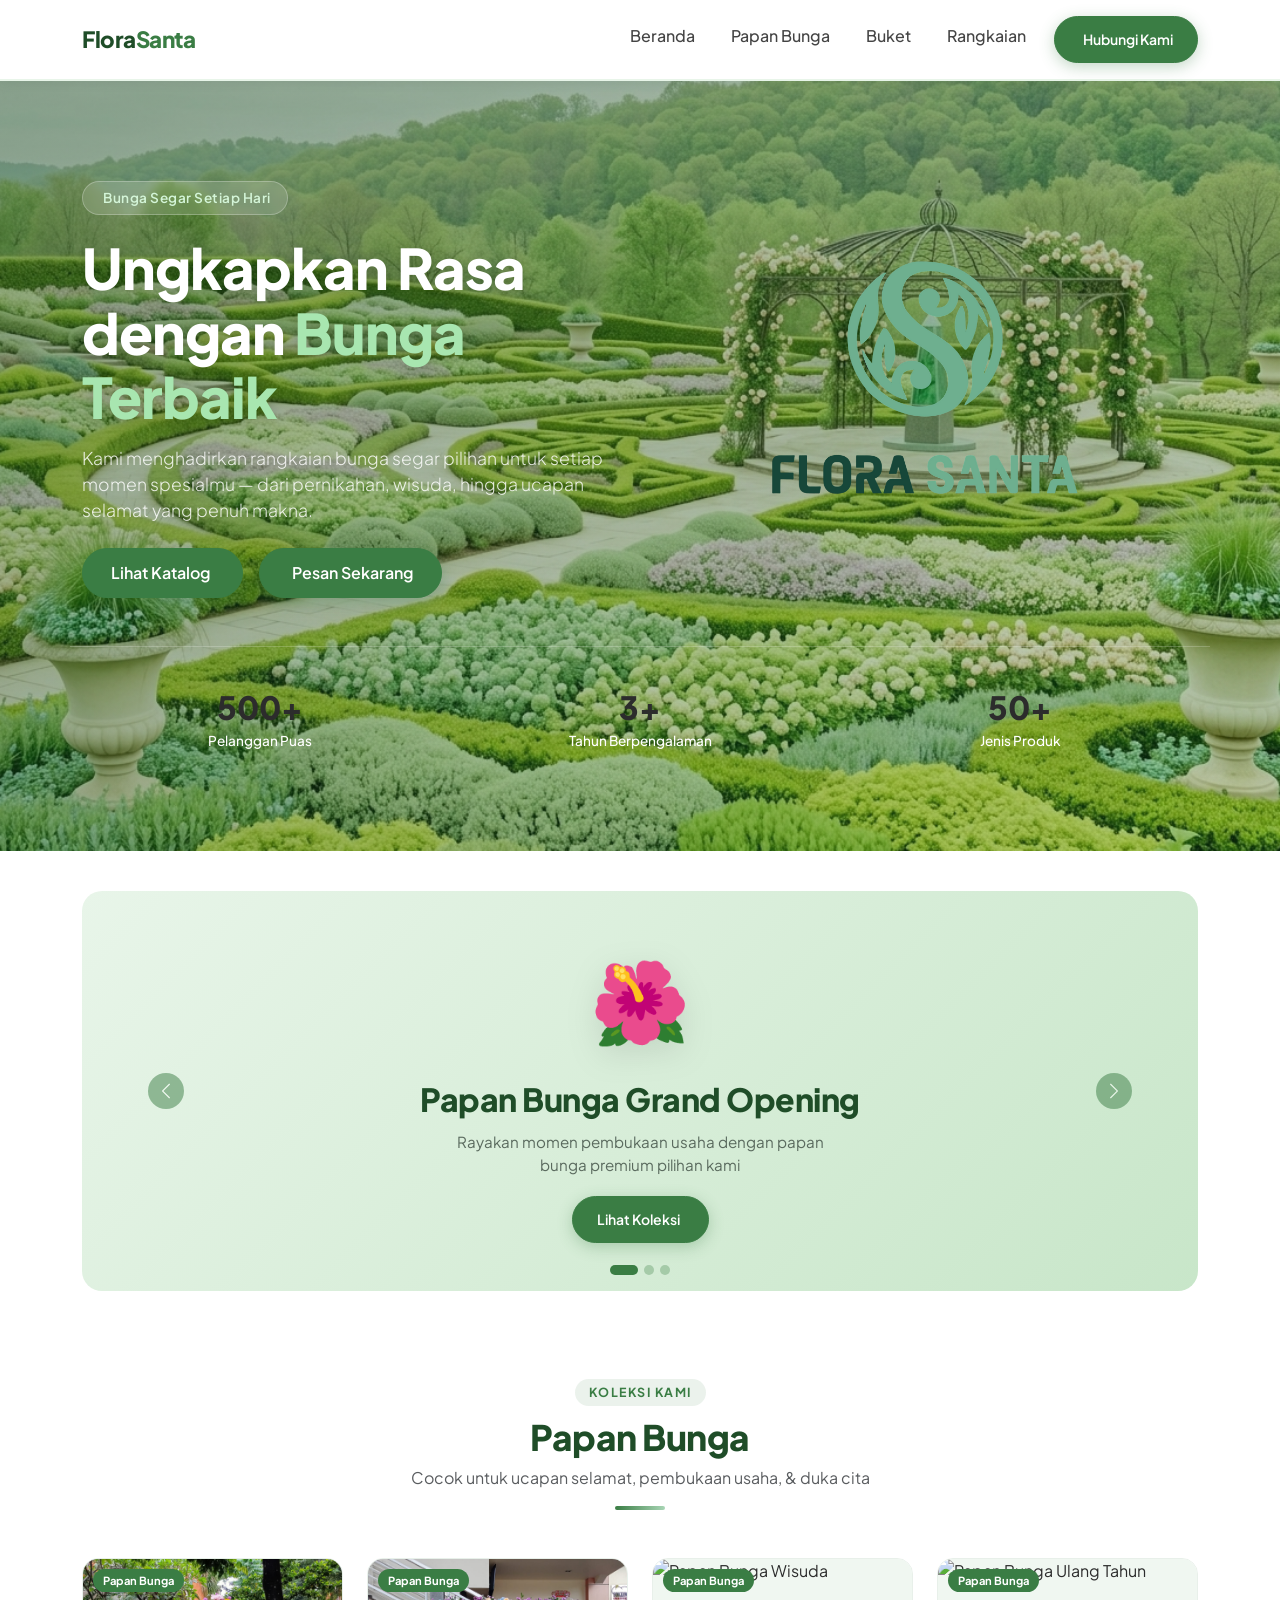
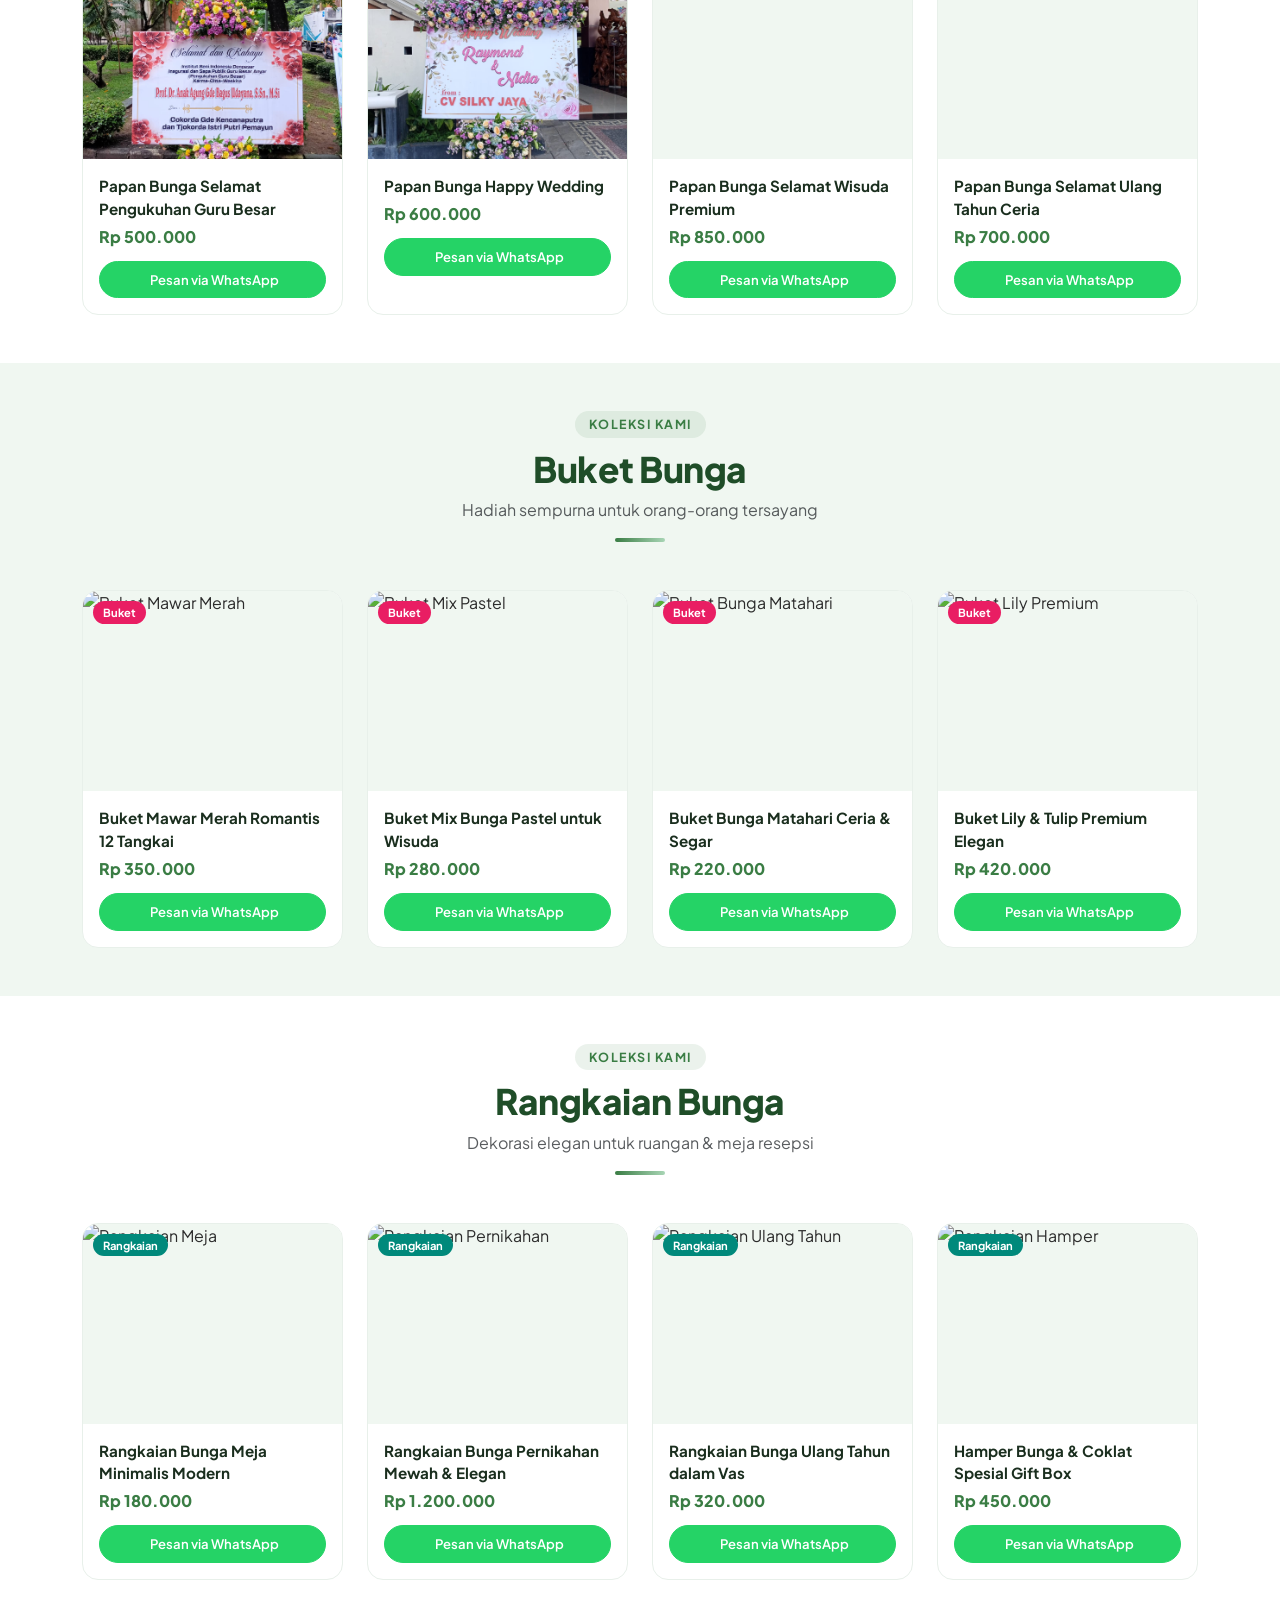
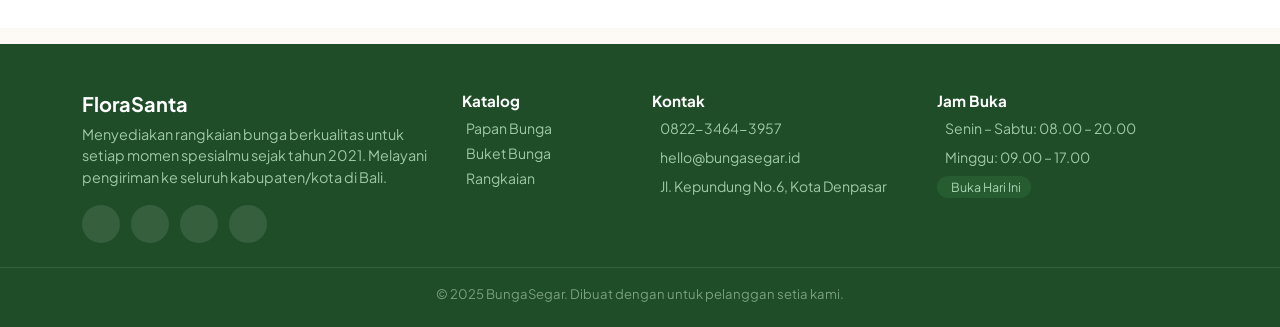
==== index.html @ e92ad54a "Add files via upload" ====
<!DOCTYPE html>
<html lang="id">
<head>
  <meta charset="UTF-8" />
  <meta name="viewport" content="width=device-width, initial-scale=1.0"/>
  <title>Flora Santa</title>
<link rel="icon" type="image/png" href="logosaja.png">
  <!-- ============================================================
    CDN 1: Bootstrap 5 CSS
    Ini adalah file CSS utama Bootstrap.
    Bootstrap menyediakan class siap pakai seperti:
    - .container, .row, .col → untuk layout grid
    - .navbar, .card, .btn → untuk komponen UI
    - .text-center, .fw-bold → untuk styling teks
  ============================================================ -->
  <link
    rel="stylesheet"
    href="https://cdnjs.cloudflare.com/ajax/libs/bootstrap/5.3.3/css/bootstrap.min.css"
  />

  <!-- ============================================================
    CDN 2: Bootstrap Icons
    Library ikon dari Bootstrap.
    Cara pakai: <i class="bi bi-nama-ikon"></i>
    Contoh ikon yang dipakai di sini: bi-flower1, bi-whatsapp, dll.
    Browse semua ikon di: https://icons.getbootstrap.com/
  ============================================================ -->
  <link
    rel="stylesheet"
    href="https://cdnjs.cloudflare.com/ajax/libs/bootstrap-icons/1.11.3/font/bootstrap-icons.min.css"
  />

  <!-- ============================================================
    CDN 3: Google Fonts
    Mengimpor font "Plus Jakarta Sans" — font sans-serif modern.
    Ganti nama font di sini jika ingin menggunakan font lain.
    Browse font di: https://fonts.google.com/
  ============================================================ -->
  <link
    href="https://fonts.googleapis.com/css2?family=Plus+Jakarta+Sans:wght@400;500;600;700;800&display=swap"
    rel="stylesheet"
  />

  <!-- ============================================================
    CUSTOM CSS
    CSS tambahan di luar Bootstrap untuk detail visual kustom.
    Ubah nilai warna, ukuran, atau animasi sesuai selera kamu.
  ============================================================ -->
  <style>
    /* ── VARIABEL WARNA UTAMA ──────────────────────────────────
       Ganti nilai di sini untuk mengubah tema warna seluruh halaman.
       --hijau-utama  : warna aksen utama (tombol, border, dsb)
       --hijau-muda   : warna latar section bergantian
       --hijau-gelap  : warna teks atau elemen gelap
    ─────────────────────────────────────────────────────────── */

.modal-box {
  background: white;
  padding: 20px;
  border-radius: 20px;
  width: 320px;
  text-align: center;
  position: relative;
  animation: fadeIn 0.3s ease;
}

.modal-box img {
  width: 100%;
  border-radius: 12px;
  margin-bottom: 15px;
}

.modal-box h3 {
  font-size: 1.1rem;
  font-weight: 700;
  margin-bottom: 5px;
}

.modal-box p {
  color: #3a7d44;
  font-weight: 800;
  margin-bottom: 15px;
}

.close-btn {
  position: absolute;
  top: 10px;
  right: 12px;
  border: none;
  background: transparent;
  font-size: 18px;
  cursor: pointer;
}

@keyframes fadeIn {
  from {
    transform: scale(0.9);
    opacity: 0;
  }
  to {
    transform: scale(1);
    opacity: 1;
  }
}

#modal {
  position: fixed;
  top: 0;
  left: 0;
  width: 100%;
  height: 100%;

  background: rgba(0,0,0,0.5); /* overlay gelap */

  display: none;

  justify-content: center;
  align-items: center;

  z-index: 9999;
}

#modal > div {
  background: white;
  padding: 20px;
  border-radius: 12px;
  width: 300px;
}

    :root {
      --hijau-utama : #3a7d44;
      --hijau-muda  : #f0f7f1;
      --hijau-gelap : #1f4d28;
      --krem        : #fdfaf6;
      --shadow-card : 0 8px 24px rgba(58, 125, 68, 0.15);
    }

    /* ── GLOBAL ─────────────────────────────────────────────── */
    body {
      font-family: 'Plus Jakarta Sans', sans-serif;
      background-color: var(--krem);
      color: #2c2c2c;
    }

    /* ── NAVBAR ─────────────────────────────────────────────── */
    /* Ubah background-color di sini untuk mengganti warna navbar */
    .navbar {
      background-color: #ffffff !important;
      border-bottom: 2px solid #e8f5e9;
      box-shadow: 0 2px 12px rgba(0,0,0,0.06);
    }

    .navbar-brand {
      font-weight: 800;
      font-size: 1.4rem;
      color: var(--hijau-gelap) !important;
      letter-spacing: -0.5px;
    }

    .navbar-brand span {
      color: var(--hijau-utama);
    }

    /* Warna link menu navbar */
    .nav-link {
      color: #444 !important;
      font-weight: 500;
      transition: color 0.2s;
    }

    .nav-link:hover {
      color: var(--hijau-utama) !important;
    }

    /* ── HERO SECTION ───────────────────────────────────────── */
    /*
      Untuk ganti foto background:
      Ubah URL di background-image ke foto milikmu sendiri.
      Contoh: url('foto/kebun-ku.jpg')
    */
    .hero {
      background-image:
        linear-gradient(135deg, rgba(20, 60, 25, 0.45) 0%, rgba(30, 80, 35, 0.25) 100%),
        url('kebunbunga.png');
      background-size: cover;
      background-position: center;
      background-attachment: fixed; /* efek parallax saat scroll */
      padding: 100px 0 80px;
      position: relative;
      overflow: hidden;
    }



    .hero-badge {
      display: inline-block;
      background: rgba(255,255,255,0.15);
      color: #d4f5d8;
      border: 1px solid rgba(255,255,255,0.25);
      padding: 6px 16px;
      border-radius: 50px;
      font-size: 0.85rem;
      font-weight: 600;
      margin-bottom: 20px;
      letter-spacing: 0.5px;
      backdrop-filter: blur(4px);
    }

    .hero h1 {
      font-size: clamp(2rem, 5vw, 3.5rem);
      font-weight: 800;
      line-height: 1.15;
      color: #ffffff;
      letter-spacing: -1px;
      text-shadow: 0 2px 12px rgba(0,0,0,0.2);
    }

    .hero h1 span {
      color: #a8e6b0;
      position: relative;
    }

    .hero p.lead {
      font-size: 1.1rem;
      color: rgba(255,255,255,0.85);
      max-width: 560px;
    }

    /* Stats di bawah hero */
    .hero .border-top {
      border-color: rgba(255,255,255,0.2) !important;
    }

    .stat-number {
      font-size: 2rem;
      font-weight: 800;
      color: #a8e6b0;
    }

    .stat-label {
      font-size: 0.85rem;
      color: rgba(255,255,255,0.75);
      font-weight: 500;
    }

    /* Gambar bunga di hero — placeholder emoji besar */
    .hero-visual {
      font-size: 9rem;
      line-height: 1;
      filter: drop-shadow(0 20px 40px rgba(58,125,68,0.2));
    }

    /* Animasi mengambang untuk visual hero */
    @keyframes float {
      0%, 100% { transform: translateY(0px); }
      50%       { transform: translateY(-16px); }
    }

    /* Tombol utama (CTA) di hero */
    .btn-hijau {
      background-color: var(--hijau-utama);
      border-color: var(--hijau-utama);
      color: #fff;
      font-weight: 600;
      padding: 12px 28px;
      border-radius: 50px;
      transition: all 0.3s ease;
      box-shadow: 0 4px 15px rgba(58,125,68,0.3);
    }

    .btn-hijau:hover {
      background-color: var(--hijau-gelap);
      border-color: var(--hijau-gelap);
      color: #fff;
      transform: translateY(-2px);
      box-shadow: 0 8px 25px rgba(58,125,68,0.4);
    }

    /* Tombol outline (secondary) */
    .btn-outline-hijau {
      border: 2px solid var(--hijau-utama);
      color: var(--hijau-utama);
      font-weight: 600;
      padding: 11px 28px;
      border-radius: 50px;
      background: transparent;
      transition: all 0.3s ease;
    }

    .btn-outline-hijau:hover {
      background-color: var(--hijau-utama);
      color: #fff;
      transform: translateY(-2px);
    }

    /* ── SECTION JUDUL ──────────────────────────────────────── */
    /* Judul pembatas antar section produk */
    .section-label {
      display: inline-block;
      background: rgba(58,125,68,0.1);
      color: var(--hijau-utama);
      padding: 4px 14px;
      border-radius: 50px;
      font-size: 0.78rem;
      font-weight: 700;
      text-transform: uppercase;
      letter-spacing: 1.5px;
      margin-bottom: 10px;
    }

    .section-title {
      font-size: clamp(1.6rem, 3vw, 2.2rem);
      font-weight: 800;
      color: var(--hijau-gelap);
      letter-spacing: -0.5px;
    }

    /* Garis dekorasi di bawah judul section */
    .section-divider {
      width: 50px;
      height: 4px;
      background: linear-gradient(90deg, var(--hijau-utama), #a8d5b5);
      border-radius: 2px;
      margin: 12px auto 0;
    }

    /* ── SECTION BERGANTIAN WARNA ───────────────────────────── */
    .section-putih { background-color: #ffffff; }
    .section-hijau { background-color: var(--hijau-muda); }

    /* ── KARTU PRODUK ───────────────────────────────────────── */
    /* Ini adalah komponen card untuk setiap produk.
       Efek hover: card naik ke atas + shadow lebih dalam */
    .product-card {
      border: 1px solid #e8f0ea;
      border-radius: 16px;
      overflow: hidden;
      background: #fff;
      transition: transform 0.3s ease, box-shadow 0.3s ease;
      height: 100%; /* Agar semua card sama tinggi dalam 1 baris */
    }

    /* ── EFEK HOVER CARD — ANIMASI MENGANGKAT ───────────────── */
    .product-card:hover {
      transform: translateY(-8px);          /* Card naik 8px */
      box-shadow: var(--shadow-card);       /* Shadow lebih jelas */
    }

    /* Wrapper gambar produk */
    .card-img-wrapper {
      position: relative;
      overflow: hidden;
      background: var(--hijau-muda);
      height: 200px; /* Ubah angka ini untuk mengubah tinggi area gambar */
      display: flex;
      align-items: center;
      justify-content: center;
    }

    /* Efek zoom gambar saat hover */
    .card-img-wrapper img {
      width: 100%;
      height: 100%;
      object-fit: cover;
      transition: transform 0.4s ease;
    }

    .product-card:hover .card-img-wrapper img {
      transform: scale(1.05); /* Zoom 5% saat hover */
    }

    /* Badge kategori di pojok gambar */
    .card-badge {
      position: absolute;
      top: 10px;
      left: 10px;
      background: var(--hijau-utama);
      color: white;
      font-size: 0.7rem;
      font-weight: 700;
      padding: 3px 10px;
      border-radius: 50px;
    }

    /* Body card (nama, harga, tombol) */
    .card-body-custom {
      padding: 16px;
    }

    /* ── NAMA PRODUK — GANTI DI BAGIAN HTML CARD ────────────── */
    .card-product-name {
      font-size: 0.95rem;
      font-weight: 700;
      color: #1a2e1e;
      margin-bottom: 4px;
      /* Batasi nama produk hanya 2 baris agar card rapi */
      display: -webkit-box;
      -webkit-line-clamp: 2;
      -webkit-box-orient: vertical;
      overflow: hidden;
    }

    /* ── HARGA PRODUK — GANTI DI BAGIAN HTML CARD ───────────── */
    .card-price {
      font-size: 1rem;
      font-weight: 800;
      color: var(--hijau-utama);
      margin-bottom: 12px;
    }

    /* Tombol WhatsApp di card */
    .btn-wa {
      background-color: #25d366;
      border-color: #25d366;
      color: white;
      font-size: 0.82rem;
      font-weight: 600;
      padding: 8px 14px;
      border-radius: 50px;
      width: 100%;
      transition: all 0.2s ease;
    }

    .btn-wa:hover {
      background-color: #1da851;
      border-color: #1da851;
      color: white;
      transform: translateY(-1px);
    }

    /* ── STATS / HIGHLIGHT ──────────────────────────────────── */
    .stat-item {
      text-align: center;
      padding: 20px;
    }

    .stat-number {
      font-size: 2rem;
      font-weight: 800;
      color: var(--putih-utama);
    }

    .stat-label {
      font-size: 0.85rem;
      color: #ffffff;
      font-weight: 500;
    }

    /* ── FOOTER ─────────────────────────────────────────────── */
    footer {
      background: var(--hijau-gelap);
      color: #c8dcc9;
    }

    footer h5 {
      color: #ffffff;
      font-weight: 700;
    }

    footer a {
      color: #9ec9a2;
      text-decoration: none;
      transition: color 0.2s;
    }

    footer a:hover {
      color: #ffffff;
    }

    /* Ikon sosial media di footer */
    .social-icon {
      display: inline-flex;
      align-items: center;
      justify-content: center;
      width: 38px;
      height: 38px;
      background: rgba(255,255,255,0.1);
      border-radius: 50%;
      color: #fff !important;
      font-size: 1.1rem;
      margin-right: 8px;
      transition: background 0.2s;
    }

    .social-icon:hover {
      background: var(--hijau-utama);
    }

    /* Copyright bar paling bawah */
    .footer-bottom {
      border-top: 1px solid rgba(255,255,255,0.1);
      padding: 16px 0;
      font-size: 0.82rem;
      color: #7a9f7e;
      text-align: center;
    }

    /* ── PLACEHOLDER GAMBAR ─────────────────────────────────── */
    /* Style untuk gambar placeholder emoji produk */
    .placeholder-img {
      font-size: 5rem;
      line-height: 1;
    }

    /* ── CAROUSEL ───────────────────────────────────────────── */
    .carousel-section {
      background: #fff;
      padding: 40px 0;
    }

    /* Setiap slide carousel */
    .carousel-slide {
      border-radius: 20px;
      overflow: hidden;
      position: relative;
      height: 400px; /* Ubah angka ini untuk mengubah tinggi carousel */
      display: flex;
      align-items: center;
      justify-content: center;
    }

    /* Background gradient tiap slide — ubah warna sesuai selera */
    .carousel-slide-1 { background: linear-gradient(135deg, #e8f5e9, #c8e6c9); }
    .carousel-slide-2 { background: linear-gradient(135deg, #fce4ec, #f8bbd0); }
    .carousel-slide-3 { background: linear-gradient(135deg, #fff8e1, #ffecb3); }

    /* Konten teks dalam slide */
    .carousel-content {
      position: relative;
      z-index: 2;
      text-align: center;
      padding: 30px;
    }

    .carousel-emoji {
      font-size: 5rem;
      display: block;
      margin-bottom: 16px;
      filter: drop-shadow(0 8px 16px rgba(0,0,0,0.1));
    }

    .carousel-title {
      font-size: clamp(1.4rem, 3vw, 2rem);
      font-weight: 800;
      color: var(--hijau-gelap);
      margin-bottom: 8px;
      letter-spacing: -0.5px;
    }

    .carousel-desc {
      font-size: 0.95rem;
      color: #5a6a5e;
      margin-bottom: 20px;
      max-width: 400px;
      margin-left: auto;
      margin-right: auto;
    }

    /* Tombol indikator carousel (titik-titik bawah) */
    .carousel-indicators [data-bs-target] {
      width: 10px;
      height: 10px;
      border-radius: 50%;
      background-color: var(--hijau-utama);
      opacity: 0.3;
      border: none;
    }

    .carousel-indicators .active {
      opacity: 1;
      width: 28px;
      border-radius: 5px;
    }

    /* Tombol panah kiri/kanan carousel */
    .carousel-control-prev-icon,
    .carousel-control-next-icon {
      background-color: var(--hijau-utama);
      border-radius: 50%;
      padding: 18px;
      background-size: 50%;
    }

    .ukuran-logo {
      max-width: 450px;
      max-height: auto;
      object-fit: contain;
    }
  </style>
</head>

<body>

  <!-- ============================================================
    NAVBAR — Navigasi utama yang sticky (selalu tampil saat scroll)
    
    Untuk mengganti nama menu: cari teks di dalam tag <a class="nav-link">
    Untuk mengganti nama toko: cari tag <a class="navbar-brand">
    
    data-bs-target="#navbarMenu" harus sama dengan id di <div id="navbarMenu">
    agar tombol hamburger (mobile) berfungsi.
  ============================================================ -->
  <nav class="navbar navbar-expand-lg sticky-top py-3">
    <div class="container">

      <!-- ── Logo / Nama Toko ── GANTI NAMA DI SINI ── -->
      <a class="navbar-brand" href="#">
        </i>Flora<span>Santa</span>
      </a>

      <!-- Tombol hamburger untuk layar mobile (otomatis oleh Bootstrap) -->
      <button class="navbar-toggler" type="button"
              data-bs-toggle="collapse"
              data-bs-target="#navbarMenu">
        <span class="navbar-toggler-icon"></span>
      </button>

      <!-- ── Daftar Menu ── TAMBAH/HAPUS <li> UNTUK MENGUBAH MENU ── -->
      <div class="collapse navbar-collapse" id="navbarMenu">
        <ul class="navbar-nav ms-auto gap-1">
          <!-- href="#beranda" → scroll ke section dengan id="beranda" -->
          <li class="nav-item"><a class="nav-link px-3" href="#beranda">Beranda</a></li>
          <li class="nav-item"><a class="nav-link px-3" href="#papan-bunga">Papan Bunga</a></li>
          <li class="nav-item"><a class="nav-link px-3" href="#buket">Buket</a></li>
          <li class="nav-item"><a class="nav-link px-3" href="#rangkaian">Rangkaian</a></li>
          <!-- Tombol WhatsApp di navbar -->
          <li class="nav-item ms-2">
            <!-- GANTI nomor WA: ubah 6282234643957 ke nomor kamu (format internasional, tanpa +) -->
            <a class="btn btn-hijau btn-sm px-4" href="https://wa.me/6282234643957" target="_blank">
              <i class="bi bi-whatsapp me-1"></i> Hubungi Kami
            </a>
          </li>
        </ul>
      </div>

    </div>
  </nav>
  <!-- akhir NAVBAR -->


  <!-- ============================================================
    HERO SECTION — Tampilan utama paling atas halaman
    
    Untuk mengubah teks sambutan: cari tag <h1> dan <p class="lead">
    Untuk mengubah visual: ganti emoji di dalam <div class="hero-visual">
  ============================================================ -->
  <section class="hero" id="beranda">
    <div class="container">
      <div class="row align-items-center gy-5">

        <!-- Kolom kiri: teks -->
        <div class="col-lg-6">
          <!-- Badge kecil di atas judul -->
          <div class="hero-badge">
            <i class="bi bi-patch-check-fill me-1"></i> Bunga Segar Setiap Hari
          </div>

          <!-- ── JUDUL UTAMA — GANTI TEKS DI SINI ── -->
          <h1>
            Ungkapkan Rasa<br/>dengan
            <span>Bunga Terbaik</span>
          </h1>

          <!-- ── DESKRIPSI SINGKAT — GANTI TEKS DI SINI ── -->
          <p class="lead mt-3 mb-4">
            Kami menghadirkan rangkaian bunga segar pilihan untuk setiap momen
            spesialmu — dari pernikahan, wisuda, hingga ucapan selamat yang penuh makna.
          </p>

          <!-- Tombol aksi -->
          <div class="d-flex flex-wrap gap-3">
            <a href="#papan-bunga" class="btn btn-hijau">
              Lihat Katalog <i class="bi bi-arrow-down-circle ms-1"></i>
            </a>
            <!-- GANTI nomor WA di href berikut -->
            <a href="https://wa.me/6282234643957" target="_blank" class="btn btn-hijau">
              <i class="bi bi-whatsapp me-1"></i> Pesan Sekarang
            </a>
          </div>
        </div>

        <!-- Kolom kanan: visual/gambar -->
        <div class="col-lg-6 text-center">
          <!-- Ganti emoji ini dengan tag <img> jika kamu sudah punya foto -->
          <div class="hero-visual"><img src="logo.png" class="ukuran-logo"></div>
        </div>

      </div>

      <!-- Stats highlight di bawah hero -->
      <div class="row mt-5 pt-3 border-top">
        <!-- ── GANTI ANGKA DAN LABEL STATISTIK DI SINI ── -->
        <div class="col-4 stat-item">
          <div class="stat-number">500+</div>
          <div class="stat-label">Pelanggan Puas</div>
        </div>
        <div class="col-4 stat-item">
          <div class="stat-number">3+</div>
          <div class="stat-label">Tahun Berpengalaman</div>
        </div>
        <div class="col-4 stat-item">
          <div class="stat-number">50+</div>
          <div class="stat-label">Jenis Produk</div>
        </div>
      </div>
    </div>
  </section>
  <!-- akhir HERO SECTION -->


  <!-- ============================================================
    CAROUSEL — Banner promosi di bawah header
    
    Untuk menambah slide: duplikat blok <div class="carousel-item">
    Untuk mengubah isi slide: ganti emoji, judul, dan deskripsi di tiap slide
    Untuk mengubah warna bg slide: ubah class .carousel-slide-1/2/3 di CSS
    Untuk mengubah kecepatan auto-play: ubah data-bs-interval="4000" (dalam ms)
  ============================================================ -->
  <section class="carousel-section">
    <div class="container">

      <div id="carouselPromo" class="carousel slide" data-bs-ride="carousel" data-bs-interval="4000">

        <!-- Indikator titik-titik bawah -->
        <div class="carousel-indicators">
          <button type="button" data-bs-target="#carouselPromo" data-bs-slide-to="0" class="active"></button>
          <button type="button" data-bs-target="#carouselPromo" data-bs-slide-to="1"></button>
          <button type="button" data-bs-target="#carouselPromo" data-bs-slide-to="2"></button>
        </div>

        <div class="carousel-inner rounded-4 overflow-hidden">

          <!-- ── SLIDE 1 ── GANTI konten di sini ── -->
          <div class="carousel-item active">
            <div class="carousel-slide carousel-slide-1">
              <div class="carousel-content">
                <!-- Ganti emoji atau gunakan <img> -->
                <span class="carousel-emoji">🌺</span>
                <!-- GANTI judul slide -->
                <div class="carousel-title">Papan Bunga Grand Opening</div>
                <!-- GANTI deskripsi slide -->
                <div class="carousel-desc">Rayakan momen pembukaan usaha dengan papan bunga premium pilihan kami</div>
                <!-- GANTI link dan teks tombol -->
                <a href="#papan-bunga" class="btn btn-hijau btn-sm px-4">
                  Lihat Koleksi <i class="bi bi-arrow-right ms-1"></i>
                </a>
              </div>
            </div>
          </div>

          <!-- ── SLIDE 2 ── GANTI konten di sini ── -->
          <div class="carousel-item">
            <div class="carousel-slide carousel-slide-2">
              <div class="carousel-content">
                <span class="carousel-emoji">💐</span>
                <div class="carousel-title">Buket Spesial untuk Wisuda</div>
                <div class="carousel-desc">Hadirkan kebahagiaan dengan buket bunga segar yang cantik & berkesan</div>
                <a href="#buket" class="btn btn-hijau btn-sm px-4">
                  Lihat Koleksi <i class="bi bi-arrow-right ms-1"></i>
                </a>
              </div>
            </div>
          </div>

          <!-- ── SLIDE 3 ── GANTI konten di sini ── -->
          <div class="carousel-item">
            <div class="carousel-slide carousel-slide-3">
              <div class="carousel-content">
                <span class="carousel-emoji">🌸</span>
                <div class="carousel-title">Rangkaian Bunga Pernikahan</div>
                <div class="carousel-desc">Percayakan dekorasi hari spesialmu pada tangan ahli kami</div>
                <a href="#rangkaian" class="btn btn-hijau btn-sm px-4">
                  Lihat Koleksi <i class="bi bi-arrow-right ms-1"></i>
                </a>
              </div>
            </div>
          </div>

        </div><!-- akhir carousel-inner -->

        <!-- Tombol panah kiri -->
        <button class="carousel-control-prev" type="button" data-bs-target="#carouselPromo" data-bs-slide="prev">
          <span class="carousel-control-prev-icon"></span>
        </button>
        <!-- Tombol panah kanan -->
        <button class="carousel-control-next" type="button" data-bs-target="#carouselPromo" data-bs-slide="next">
          <span class="carousel-control-next-icon"></span>
        </button>

      </div><!-- akhir carousel -->
    </div>
  </section>
  <!-- akhir CAROUSEL -->


  <!-- ============================================================
    SECTION 1: PAPAN BUNGA
    
    Untuk menambah produk: duplikat satu blok <div class="col-6 col-lg-3">
    Untuk menghapus produk: hapus blok <div class="col-6 col-lg-3"> yang sesuai
    
    PENJELASAN KELAS GRID:
    - col-6    → di HP (mobile), tiap produk ambil 6 dari 12 kolom = 2 kolom per baris
    - col-lg-3 → di Desktop (lg ke atas), tiap produk ambil 3 dari 12 kolom = 4 kolom per baris
  ============================================================ -->
  <section class="py-5 section-putih" id="papan-bunga">
    <div class="container">

      <!-- Judul Section -->
      <div class="text-center mb-5">
        <div class="section-label">Koleksi Kami</div>
        <h2 class="section-title">Papan Bunga</h2>
        <p class="text-muted mt-2">Cocok untuk ucapan selamat, pembukaan usaha, & duka cita</p>
        <div class="section-divider mx-auto"></div>
      </div>

      <!-- Grid Produk -->
      <div class="row g-3 g-lg-4">

        <!-- ── PRODUK 1 ── GANTI nama, harga, dan nomor WA di sini ── -->
        <div class="col-6 col-lg-3">
          <div class="product-card" onclick="openModal('p1')">
            <div class="card-img-wrapper">
              <!--
                Untuk mengganti gambar:
                Ganti src="..." dengan URL gambar produkmu.
                Contoh: src="gambar/papan-1.jpg"
                atau URL dari internet: src="https://..."
              -->
              <img src="papan1.jpeg" alt="Papan Bunga Selamat" class="img-fluid"/>
              <span class="card-badge">Papan Bunga</span>
            </div>
            <div class="card-body-custom">
              <!-- GANTI nama produk di sini -->
              <div class="card-product-name">Papan Bunga Selamat Pengukuhan Guru Besar</div>
              <!-- GANTI harga di sini -->
              <div class="card-price">Rp 500.000</div>
              <!-- GANTI nomor WA dan teks pesan di sini -->
              <a href="https://wa.me/6282234643957?text=Halo,%20saya%20ingin%20pesan%20Papan%20Bunga%20Selamat%20Grand%20Opening%20Deluxe"
                 target="_blank" class="btn btn-wa">
                <i class="bi bi-whatsapp me-1"></i> Pesan via WhatsApp
              </a>
            </div>
          </div>
        </div>

        <!-- ── PRODUK 2 ── -->
        <div class="col-6 col-lg-3">
          <div class="product-card" onclick="openModal('p2')">
            <div class="card-img-wrapper">
              <img src="papan2.jpeg" alt="Papan Bunga Duka" class="img-fluid"/>
              <span class="card-badge">Papan Bunga</span>
            </div>
            <div class="card-body-custom">
              <div class="card-product-name">Papan Bunga Happy Wedding</div>
              <div class="card-price">Rp 600.000</div>
              <a href="https://wa.me/6282234643957?text=Halo,%20saya%20ingin%20pesan%20Papan%20Bunga%20Duka%20Cita"
                 target="_blank" class="btn btn-wa">
                <i class="bi bi-whatsapp me-1"></i> Pesan via WhatsApp
              </a>
            </div>
          </div>
        </div>

        <!-- ── PRODUK 3 ── -->
        <div class="col-6 col-lg-3">
          <div class="product-card" onclick="openModal('p3')">
            <div class="card-img-wrapper">
              <img src="https://placehold.co/400x300/fff3e0/e65100?text=🌼+Papan+Bunga" alt="Papan Bunga Wisuda" class="img-fluid"/>
              <span class="card-badge">Papan Bunga</span>
            </div>
            <div class="card-body-custom">
              <div class="card-product-name">Papan Bunga Selamat Wisuda Premium</div>
              <div class="card-price">Rp 850.000</div>
              <a href="https://wa.me/6282234643957?text=Halo,%20saya%20ingin%20pesan%20Papan%20Bunga%20Wisuda"
                 target="_blank" class="btn btn-wa">
                <i class="bi bi-whatsapp me-1"></i> Pesan via WhatsApp
              </a>
            </div>
          </div>
        </div>

        <!-- ── PRODUK 4 ── -->
        <div class="col-6 col-lg-3">
          <div class="product-card" onclick="openModal('p4')">
            <div class="card-img-wrapper">
              <img src="https://placehold.co/400x300/e8f5e9/2e7d32?text=🌷+Papan+Bunga" alt="Papan Bunga Ulang Tahun" class="img-fluid"/>
              <span class="card-badge">Papan Bunga</span>
            </div>
            <div class="card-body-custom">
              <div class="card-product-name">Papan Bunga Selamat Ulang Tahun Ceria</div>
              <div class="card-price">Rp 700.000</div>
              <a href="https://wa.me/6282234643957?text=Halo,%20saya%20ingin%20pesan%20Papan%20Bunga%20Ulang%20Tahun"
                 target="_blank" class="btn btn-wa">
                <i class="bi bi-whatsapp me-1"></i> Pesan via WhatsApp
              </a>
            </div>
          </div>
        </div>

      </div><!-- akhir row produk papan bunga -->
    </div>
  </section>
  <!-- akhir SECTION 1: PAPAN BUNGA -->


  <!-- ============================================================
    SECTION 2: BUKET BUNGA
    Section ini bergantian warna hijau muda (section-hijau)
    agar halaman tidak monoton.
  ============================================================ -->
  <section class="py-5 section-hijau" id="buket">
    <div class="container">

      <div class="text-center mb-5">
        <div class="section-label">Koleksi Kami</div>
        <h2 class="section-title">Buket Bunga</h2>
        <p class="text-muted mt-2">Hadiah sempurna untuk orang-orang tersayang</p>
        <div class="section-divider mx-auto"></div>
      </div>

      <div class="row g-3 g-lg-4">

        <!-- ── PRODUK 1 ── GANTI nama, harga, dan nomor WA ── -->
        <div class="col-6 col-lg-3">
          <div class="product-card" onclick="openModal('p5')">
            <div class="card-img-wrapper">
              <img src="https://placehold.co/400x300/fce4ec/c62828?text=💐+Buket" alt="Buket Mawar Merah" class="img-fluid"/>
              <span class="card-badge" style="background:#e91e63;">Buket</span>
            </div>
            <div class="card-body-custom">
              <div class="card-product-name">Buket Mawar Merah Romantis 12 Tangkai</div>
              <div class="card-price">Rp 350.000</div>
              <a href="https://wa.me/6282234643957?text=Halo,%20saya%20ingin%20pesan%20Buket%20Mawar%20Merah%2012%20Tangkai"
                 target="_blank" class="btn btn-wa">
                <i class="bi bi-whatsapp me-1"></i> Pesan via WhatsApp
              </a>
            </div>
          </div>
        </div>

        <!-- ── PRODUK 2 ── -->
        <div class="col-6 col-lg-3">
          <div class="product-card" onclick="openModal('p6')">
            <div class="card-img-wrapper">
              <img src="https://placehold.co/400x300/e8f5e9/1b5e20?text=💐+Buket" alt="Buket Mix Pastel" class="img-fluid"/>
              <span class="card-badge" style="background:#e91e63;">Buket</span>
            </div>
            <div class="card-body-custom">
              <div class="card-product-name">Buket Mix Bunga Pastel untuk Wisuda</div>
              <div class="card-price">Rp 280.000</div>
              <a href="https://wa.me/6282234643957?text=Halo,%20saya%20ingin%20pesan%20Buket%20Mix%20Pastel%20Wisuda"
                 target="_blank" class="btn btn-wa">
                <i class="bi bi-whatsapp me-1"></i> Pesan via WhatsApp
              </a>
            </div>
          </div>
        </div>

        <!-- ── PRODUK 3 ── -->
        <div class="col-6 col-lg-3">
          <div class="product-card" onclick="openModal('p7')">
            <div class="card-img-wrapper">
              <img src="https://placehold.co/400x300/fff8e1/f57f17?text=🌻+Buket" alt="Buket Bunga Matahari" class="img-fluid"/>
              <span class="card-badge" style="background:#e91e63;">Buket</span>
            </div>
            <div class="card-body-custom">
              <div class="card-product-name">Buket Bunga Matahari Ceria & Segar</div>
              <div class="card-price">Rp 220.000</div>
              <a href="https://wa.me/6282234643957?text=Halo,%20saya%20ingin%20pesan%20Buket%20Bunga%20Matahari"
                 target="_blank" class="btn btn-wa">
                <i class="bi bi-whatsapp me-1"></i> Pesan via WhatsApp
              </a>
            </div>
          </div>
        </div>

        <!-- ── PRODUK 4 ── -->
        <div class="col-6 col-lg-3">
          <div class="product-card" onclick="openModal('p8')">
            <div class="card-img-wrapper">
              <img src="https://placehold.co/400x300/f3e5f5/6a1b9a?text=🌸+Buket" alt="Buket Lily Premium" class="img-fluid"/>
              <span class="card-badge" style="background:#e91e63;">Buket</span>
            </div>
            <div class="card-body-custom">
              <div class="card-product-name">Buket Lily & Tulip Premium Elegan</div>
              <div class="card-price">Rp 420.000</div>
              <a href="https://wa.me/6282234643957?text=Halo,%20saya%20ingin%20pesan%20Buket%20Lily%20Tulip%20Premium"
                 target="_blank" class="btn btn-wa">
                <i class="bi bi-whatsapp me-1"></i> Pesan via WhatsApp
              </a>
            </div>
          </div>
        </div>

      </div><!-- akhir row buket -->
    </div>
  </section>
  <!-- akhir SECTION 2: BUKET BUNGA -->


  <!-- ============================================================
    SECTION 3: RANGKAIAN BUNGA
    Kembali ke warna putih agar bergantian dengan section hijau.
  ============================================================ -->
  <section class="py-5 section-putih" id="rangkaian">
    <div class="container">

      <div class="text-center mb-5">
        <div class="section-label">Koleksi Kami</div>
        <h2 class="section-title">Rangkaian Bunga</h2>
        <p class="text-muted mt-2">Dekorasi elegan untuk ruangan & meja resepsi</p>
        <div class="section-divider mx-auto"></div>
      </div>

      <div class="row g-3 g-lg-4">

        <!-- ── PRODUK 1 ── GANTI nama, harga, dan nomor WA ── -->
        <div class="col-6 col-lg-3">
          <div class="product-card"
     data-name="Papan Bunga Selamat Pengukuhan Guru Besar"
     data-price="Rp 500.000"
     data-img="papan1.jpeg"
     data-wa="https://wa.me/6282234643957?text=Halo%20saya%20mau%20pesan%20ini">
            <div class="card-img-wrapper">
              <img src="https://placehold.co/400x300/e0f2f1/00695c?text=🌿+Rangkaian" alt="Rangkaian Meja" class="img-fluid"/>
              <span class="card-badge" style="background:#00897b;">Rangkaian</span>
            </div>
            <div class="card-body-custom">
              <div class="card-product-name">Rangkaian Bunga Meja Minimalis Modern</div>
              <div class="card-price">Rp 180.000</div>
              <a href="https://wa.me/6282234643957?text=Halo,%20saya%20ingin%20pesan%20Rangkaian%20Bunga%20Meja%20Minimalis"
                 target="_blank" class="btn btn-wa">
                <i class="bi bi-whatsapp me-1"></i> Pesan via WhatsApp
              </a>
            </div>
          </div>
        </div>

        <!-- ── PRODUK 2 ── -->
        <div class="col-6 col-lg-3">
          <div class="product-card" onclick="openModal('p10')">
            <div class="card-img-wrapper">
              <img src="https://placehold.co/400x300/fce4ec/880e4f?text=🌺+Rangkaian" alt="Rangkaian Pernikahan" class="img-fluid"/>
              <span class="card-badge" style="background:#00897b;">Rangkaian</span>
            </div>
            <div class="card-body-custom">
              <div class="card-product-name">Rangkaian Bunga Pernikahan Mewah & Elegan</div>
              <div class="card-price">Rp 1.200.000</div>
              <a href="https://wa.me/6282234643957?text=Halo,%20saya%20ingin%20pesan%20Rangkaian%20Bunga%20Pernikahan"
                 target="_blank" class="btn btn-wa">
                <i class="bi bi-whatsapp me-1"></i> Pesan via WhatsApp
              </a>
            </div>
          </div>
        </div>

        <!-- ── PRODUK 3 ── -->
        <div class="col-6 col-lg-3">
          <div class="product-card" onclick="openModal('p11')">
            <div class="card-img-wrapper">
              <img src="https://placehold.co/400x300/e8f5e9/2e7d32?text=🌷+Rangkaian" alt="Rangkaian Ulang Tahun" class="img-fluid"/>
              <span class="card-badge" style="background:#00897b;">Rangkaian</span>
            </div>
            <div class="card-body-custom">
              <div class="card-product-name">Rangkaian Bunga Ulang Tahun dalam Vas</div>
              <div class="card-price">Rp 320.000</div>
              <a href="https://wa.me/6282234643957?text=Halo,%20saya%20ingin%20pesan%20Rangkaian%20Bunga%20Ulang%20Tahun%20Vas"
                 target="_blank" class="btn btn-wa">
                <i class="bi bi-whatsapp me-1"></i> Pesan via WhatsApp
              </a>
            </div>
          </div>
        </div>

        <!-- ── PRODUK 4 ── -->
        <div class="col-6 col-lg-3">
          <div class="product-card" onclick="openModal('p12')">
            <div class="card-img-wrapper">
              <img src="https://placehold.co/400x300/fff3e0/bf360c?text=🌻+Rangkaian" alt="Rangkaian Hamper" class="img-fluid"/>
              <span class="card-badge" style="background:#00897b;">Rangkaian</span>
            </div>
            <div class="card-body-custom">
              <div class="card-product-name">Hamper Bunga & Coklat Spesial Gift Box</div>
              <div class="card-price">Rp 450.000</div>
              <a href="https://wa.me/6282234643957?text=Halo,%20saya%20ingin%20pesan%20Hamper%20Bunga%20dan%20Coklat"
                 target="_blank" class="btn btn-wa">
                <i class="bi bi-whatsapp me-1"></i> Pesan via WhatsApp
              </a>
            </div>
          </div>
        </div>

      </div><!-- akhir row rangkaian -->
    </div>
  </section>
  <!-- akhir SECTION 3: RANGKAIAN BUNGA -->


  <!-- ============================================================
    FOOTER — Bagian paling bawah halaman
    
    Ubah informasi toko, alamat, dan link sosmed di sini.
    Untuk sosmed: ganti href="..." ke URL profil media sosialmu.
  ============================================================ -->
  <footer class="pt-5 pb-2 mt-3">
    <div class="container">
      <div class="row gy-4">

        <!-- Kolom 1: Info Toko -->
        <div class="col-md-4">
          <!-- GANTI nama toko di sini -->
          <h5></i>FloraSanta</h5>
          <p class="mt-2" style="font-size:0.9rem; color:#9ec9a2;">
            <!-- GANTI deskripsi toko di sini -->
            Menyediakan rangkaian bunga berkualitas untuk setiap momen spesialmu
            sejak tahun 2021. Melayani pengiriman ke seluruh kabupaten/kota di Bali.
          </p>
          <!-- Link sosial media — GANTI href ke akun milikmu -->
          <div class="mt-3">
            <a href="#" class="social-icon" title="Instagram"><i class="bi bi-instagram"></i></a>
            <a href="#" class="social-icon" title="Facebook"><i class="bi bi-facebook"></i></a>
            <a href="https://wa.me/6282234643957" class="social-icon" title="WhatsApp"><i class="bi bi-whatsapp"></i></a>
            <a href="#" class="social-icon" title="TikTok"><i class="bi bi-tiktok"></i></a>
          </div>
        </div>

        <!-- Kolom 2: Tautan Cepat -->
        <div class="col-md-2 col-6">
          <h5 style="font-size:0.95rem;">Katalog</h5>
          <ul class="list-unstyled mt-2" style="font-size:0.88rem;">
            <li class="mb-1"><a href="#papan-bunga"><i class="bi bi-chevron-right me-1"></i>Papan Bunga</a></li>
            <li class="mb-1"><a href="#buket"><i class="bi bi-chevron-right me-1"></i>Buket Bunga</a></li>
            <li class="mb-1"><a href="#rangkaian"><i class="bi bi-chevron-right me-1"></i>Rangkaian</a></li>
          </ul>
        </div>

        <!-- Kolom 3: Kontak -->
        <div class="col-md-3 col-6">
          <h5 style="font-size:0.95rem;">Kontak</h5>
          <ul class="list-unstyled mt-2" style="font-size:0.88rem; color:#9ec9a2;">
            <!-- GANTI informasi kontak di sini -->
            <li class="mb-2"><i class="bi bi-whatsapp me-2"></i>0822-3464-3957</li>
            <li class="mb-2"><i class="bi bi-envelope me-2"></i>hello@bungasegar.id</li>
            <li class="mb-2"><i class="bi bi-geo-alt me-2"></i>Jl. Kepundung No.6, Kota Denpasar</li>
          </ul>
        </div>

        <!-- Kolom 4: Jam Operasional -->
        <div class="col-md-3">
          <h5 style="font-size:0.95rem;">Jam Buka</h5>
          <ul class="list-unstyled mt-2" style="font-size:0.88rem; color:#9ec9a2;">
            <!-- GANTI jam operasional di sini -->
            <li class="mb-2"><i class="bi bi-clock me-2"></i>Senin – Sabtu: 08.00 – 20.00</li>
            <li class="mb-2"><i class="bi bi-clock me-2"></i>Minggu: 09.00 – 17.00</li>
            <li class="mt-2">
              <span style="background:rgba(58,125,68,0.3); color:#a8d5b5; font-size:0.78rem; padding:3px 10px; border-radius:50px;">
                <i class="bi bi-circle-fill me-1" style="font-size:0.5rem; color:#4caf50;"></i> Buka Hari Ini
              </span>
            </li>
          </ul>
        </div>

      </div><!-- akhir row footer -->
    </div>

    <!-- Copyright Bar -->
    <div class="footer-bottom mt-4">
      <!-- GANTI nama toko dan tahun di sini -->
      &copy; 2025 BungaSegar. Dibuat dengan <i class="bi bi-heart-fill" style="color:#e57373;"></i> untuk pelanggan setia kami.
    </div>
  </footer>
  <!-- akhir FOOTER -->

<!-- MODAL -->
<div id="modal">
  <div class="modal-box">

    <img id="modal-img" src="" alt="produk">

    <h3 id="modal-name">Nama Produk</h3>
    <p id="modal-price">Harga</p>

    <a id="modal-wa" href="#" target="_blank" class="btn btn-wa">
      <i class="bi bi-whatsapp"></i> Pesan Sekarang
    </a>

    <button class="close-btn" onclick="closeModal()">✕</button>

  </div>
</div>

<!-- Bootstrap JS -->
<script src="https://cdnjs.cloudflare.com/ajax/libs/bootstrap/5.3.3/js/bootstrap.bundle.min.js"></script>


  <!-- ============================================================
    CDN: Bootstrap 5 JavaScript
    Harus diletakkan di BAWAH sebelum </body> agar halaman load lebih cepat.
    JS Bootstrap diperlukan untuk: navbar hamburger mobile, dropdown, modal, dll.
  ============================================================ -->
  <script src="https://cdnjs.cloudflare.com/ajax/libs/bootstrap/5.3.3/js/bootstrap.bundle.min.js"></script>



  <script>
function openModal(nama, harga, gambar, linkWA) {
  document.getElementById("modal-name").innerText = nama;
  document.getElementById("modal-price").innerText = harga;
  document.getElementById("modal-img").src = gambar;
  document.getElementById("modal-wa").href = linkWA;

  document.getElementById("modal").style.display = "flex";
}
</script>
<script>
  function closeModal() {
  document.getElementById('modal').style.display = 'none';
}
</script>
<script>
  document.querySelectorAll(".product-card").forEach(card => {
  card.addEventListener("click", () => {

    openModal(
      card.dataset.name,
      card.dataset.price,
      card.dataset.img,
      card.dataset.wa
    );

  });
});
</script>


</body>
</html>
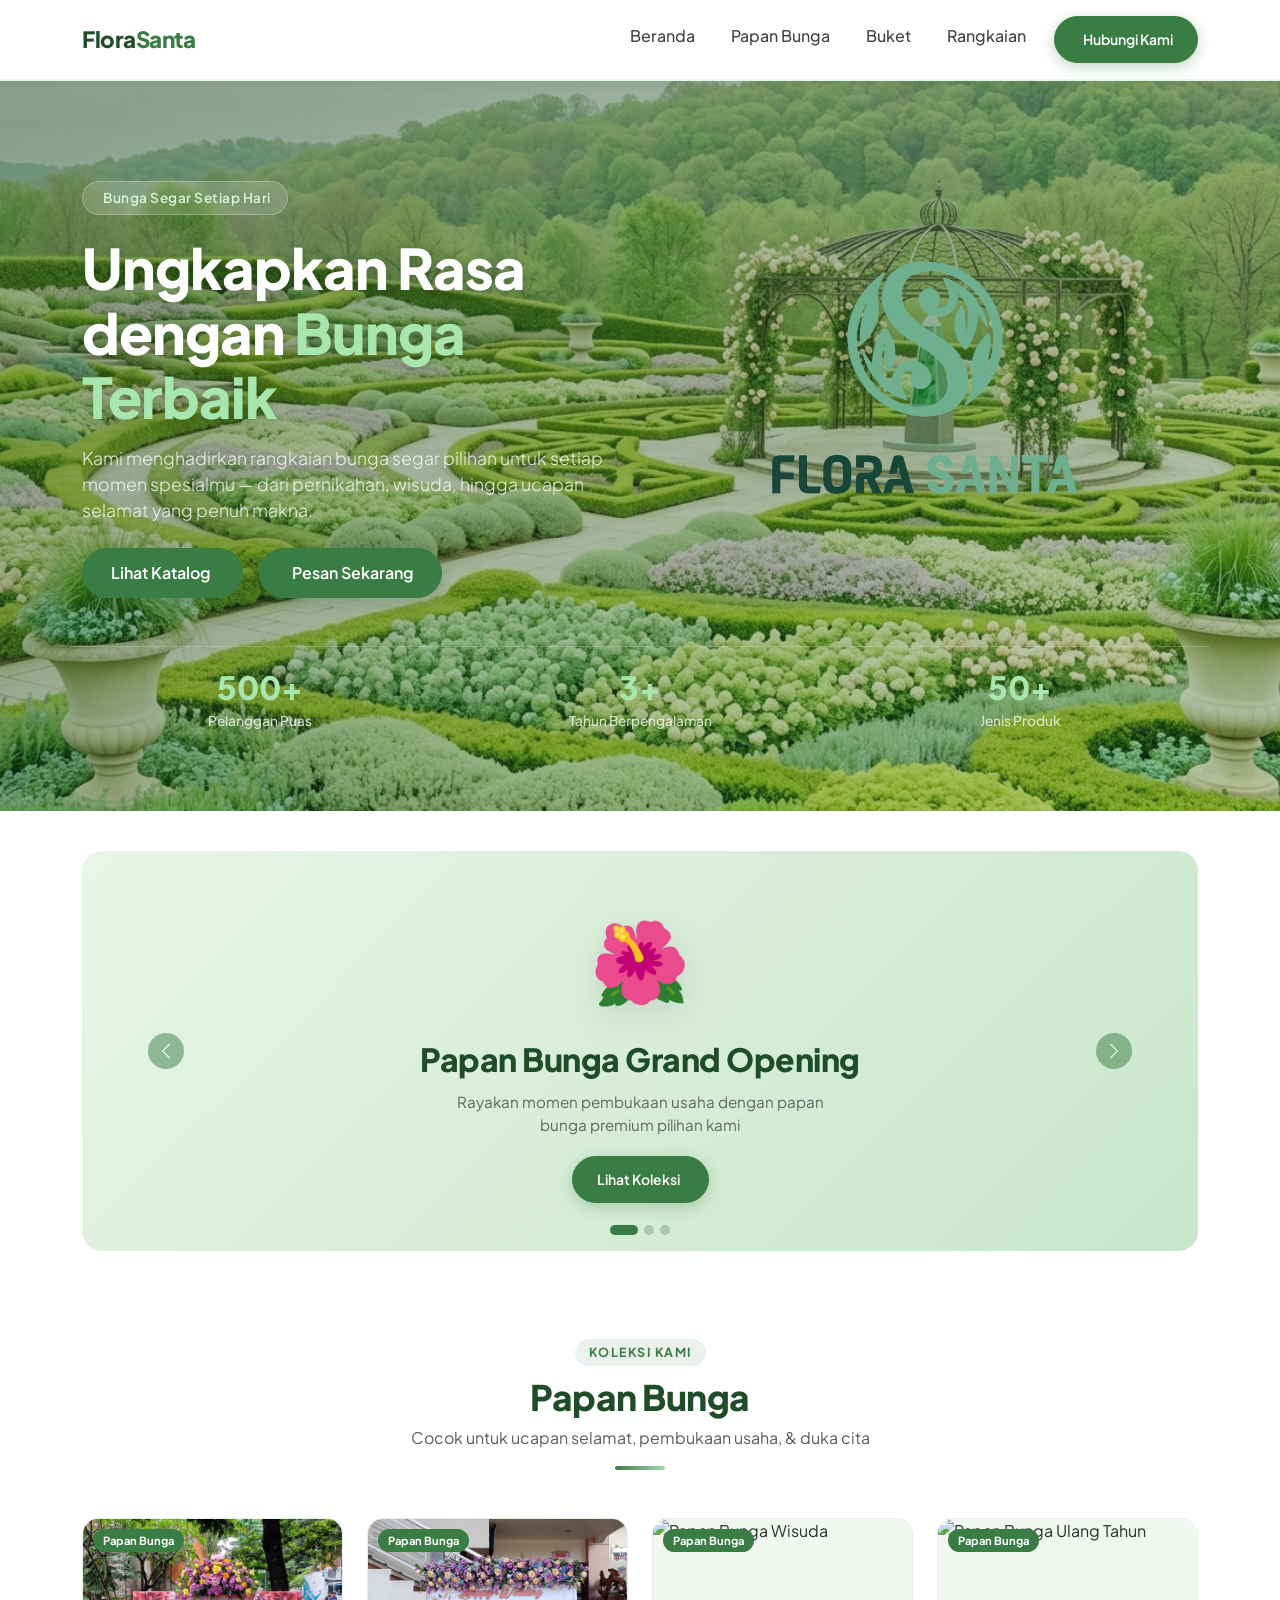
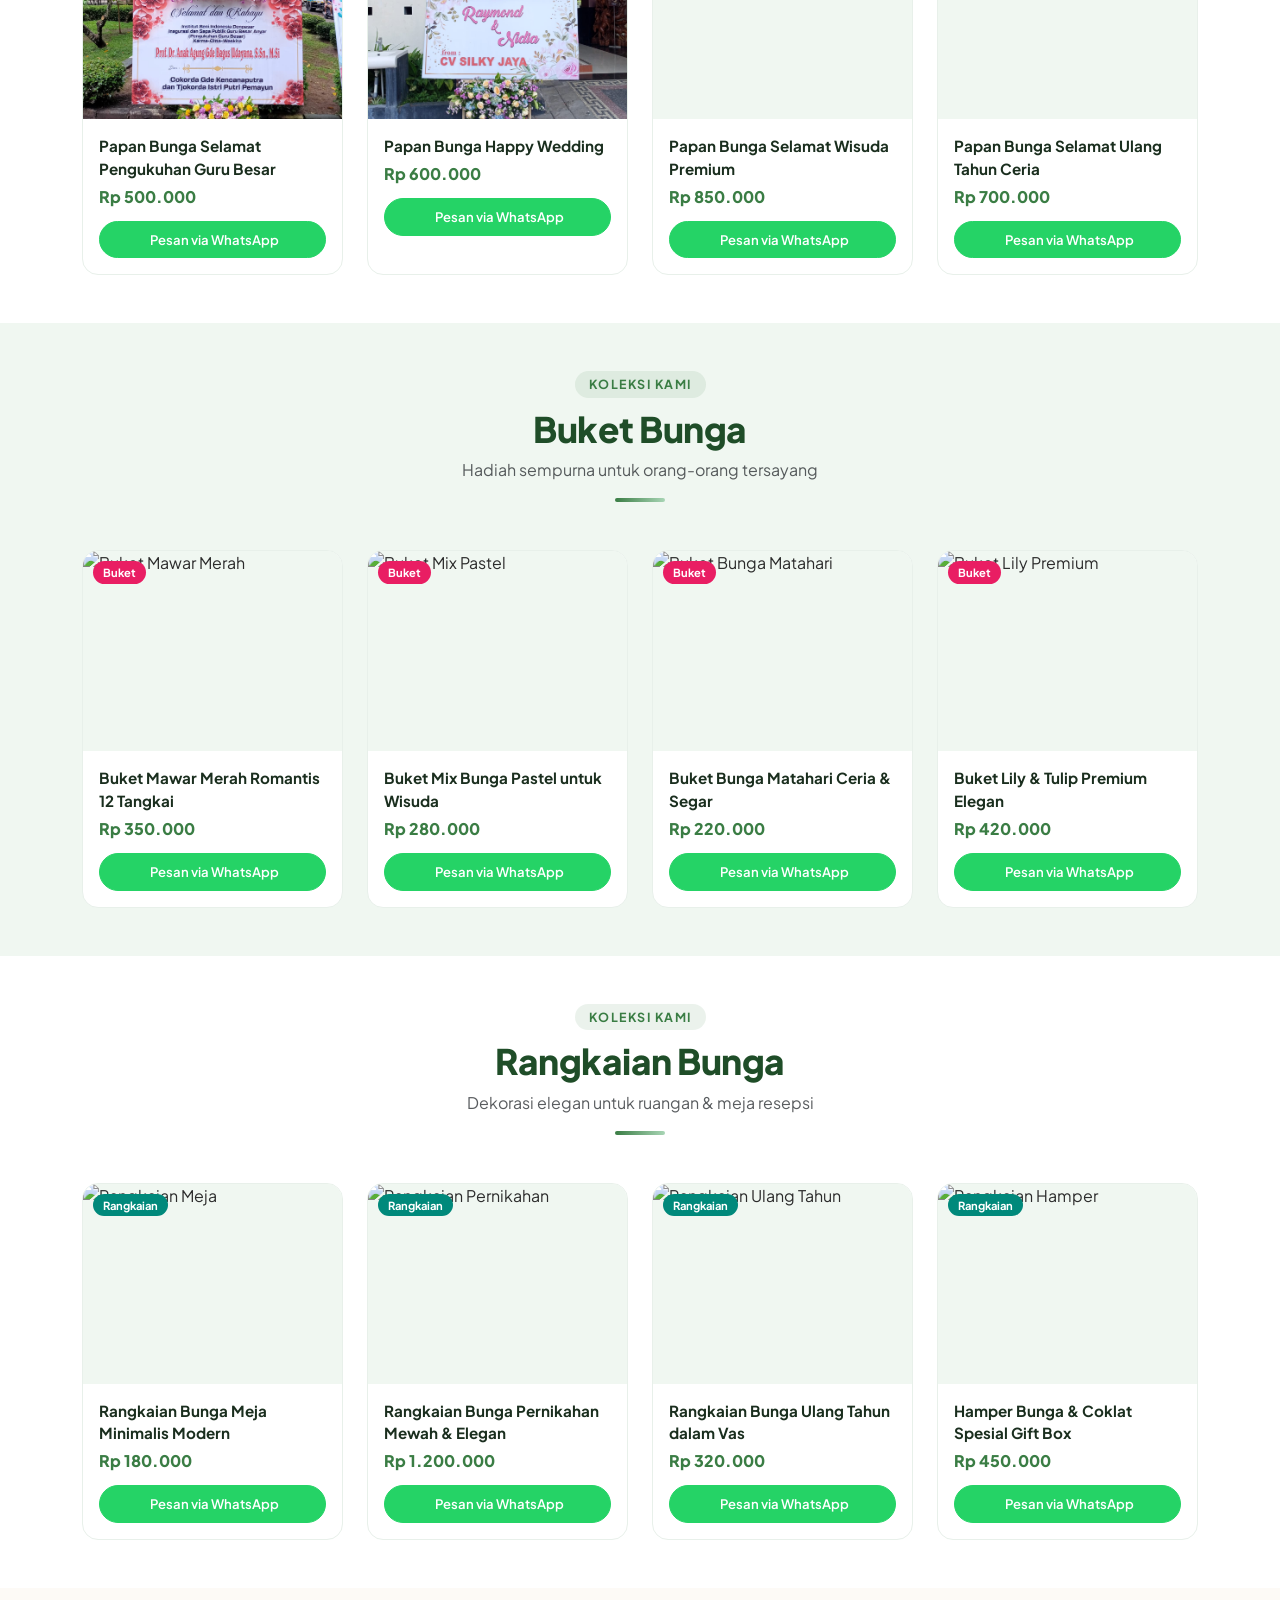
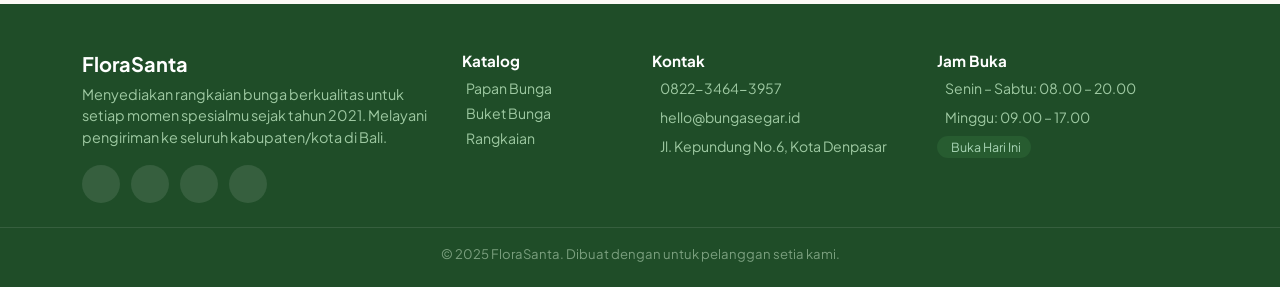
==== commit 52c540b1: "Add files via upload" ====
--- a/index.html
+++ b/index.html
@@ -1,1238 +1,830 @@
-<!DOCTYPE html>
-<html lang="id">
-<head>
-  <meta charset="UTF-8" />
-  <meta name="viewport" content="width=device-width, initial-scale=1.0"/>
-  <title>Flora Santa</title>
-<link rel="icon" type="image/png" href="logosaja.png">
-  <!-- ============================================================
-    CDN 1: Bootstrap 5 CSS
-    Ini adalah file CSS utama Bootstrap.
-    Bootstrap menyediakan class siap pakai seperti:
-    - .container, .row, .col → untuk layout grid
-    - .navbar, .card, .btn → untuk komponen UI
-    - .text-center, .fw-bold → untuk styling teks
-  ============================================================ -->
-  <link
-    rel="stylesheet"
-    href="https://cdnjs.cloudflare.com/ajax/libs/bootstrap/5.3.3/css/bootstrap.min.css"
-  />
-
-  <!-- ============================================================
-    CDN 2: Bootstrap Icons
-    Library ikon dari Bootstrap.
-    Cara pakai: <i class="bi bi-nama-ikon"></i>
-    Contoh ikon yang dipakai di sini: bi-flower1, bi-whatsapp, dll.
-    Browse semua ikon di: https://icons.getbootstrap.com/
-  ============================================================ -->
-  <link
-    rel="stylesheet"
-    href="https://cdnjs.cloudflare.com/ajax/libs/bootstrap-icons/1.11.3/font/bootstrap-icons.min.css"
-  />
-
-  <!-- ============================================================
-    CDN 3: Google Fonts
-    Mengimpor font "Plus Jakarta Sans" — font sans-serif modern.
-    Ganti nama font di sini jika ingin menggunakan font lain.
-    Browse font di: https://fonts.google.com/
-  ============================================================ -->
-  <link
-    href="https://fonts.googleapis.com/css2?family=Plus+Jakarta+Sans:wght@400;500;600;700;800&display=swap"
-    rel="stylesheet"
-  />
-
-  <!-- ============================================================
-    CUSTOM CSS
-    CSS tambahan di luar Bootstrap untuk detail visual kustom.
-    Ubah nilai warna, ukuran, atau animasi sesuai selera kamu.
-  ============================================================ -->
-  <style>
-    /* ── VARIABEL WARNA UTAMA ──────────────────────────────────
-       Ganti nilai di sini untuk mengubah tema warna seluruh halaman.
-       --hijau-utama  : warna aksen utama (tombol, border, dsb)
-       --hijau-muda   : warna latar section bergantian
-       --hijau-gelap  : warna teks atau elemen gelap
-    ─────────────────────────────────────────────────────────── */
-
-.modal-box {
-  background: white;
-  padding: 20px;
-  border-radius: 20px;
-  width: 320px;
-  text-align: center;
-  position: relative;
-  animation: fadeIn 0.3s ease;
-}
-
-.modal-box img {
-  width: 100%;
-  border-radius: 12px;
-  margin-bottom: 15px;
-}
-
-.modal-box h3 {
-  font-size: 1.1rem;
-  font-weight: 700;
-  margin-bottom: 5px;
-}
-
-.modal-box p {
-  color: #3a7d44;
-  font-weight: 800;
-  margin-bottom: 15px;
-}
-
-.close-btn {
-  position: absolute;
-  top: 10px;
-  right: 12px;
-  border: none;
-  background: transparent;
-  font-size: 18px;
-  cursor: pointer;
-}
-
-@keyframes fadeIn {
-  from {
-    transform: scale(0.9);
-    opacity: 0;
-  }
-  to {
-    transform: scale(1);
-    opacity: 1;
-  }
-}
-
-#modal {
-  position: fixed;
-  top: 0;
-  left: 0;
-  width: 100%;
-  height: 100%;
-
-  background: rgba(0,0,0,0.5); /* overlay gelap */
-
-  display: none;
-
-  justify-content: center;
-  align-items: center;
-
-  z-index: 9999;
-}
-
-#modal > div {
-  background: white;
-  padding: 20px;
-  border-radius: 12px;
-  width: 300px;
-}
-
-    :root {
-      --hijau-utama : #3a7d44;
-      --hijau-muda  : #f0f7f1;
-      --hijau-gelap : #1f4d28;
-      --krem        : #fdfaf6;
-      --shadow-card : 0 8px 24px rgba(58, 125, 68, 0.15);
-    }
-
-    /* ── GLOBAL ─────────────────────────────────────────────── */
-    body {
-      font-family: 'Plus Jakarta Sans', sans-serif;
-      background-color: var(--krem);
-      color: #2c2c2c;
-    }
-
-    /* ── NAVBAR ─────────────────────────────────────────────── */
-    /* Ubah background-color di sini untuk mengganti warna navbar */
-    .navbar {
-      background-color: #ffffff !important;
-      border-bottom: 2px solid #e8f5e9;
-      box-shadow: 0 2px 12px rgba(0,0,0,0.06);
-    }
-
-    .navbar-brand {
-      font-weight: 800;
-      font-size: 1.4rem;
-      color: var(--hijau-gelap) !important;
-      letter-spacing: -0.5px;
-    }
-
-    .navbar-brand span {
-      color: var(--hijau-utama);
-    }
-
-    /* Warna link menu navbar */
-    .nav-link {
-      color: #444 !important;
-      font-weight: 500;
-      transition: color 0.2s;
-    }
-
-    .nav-link:hover {
-      color: var(--hijau-utama) !important;
-    }
-
-    /* ── HERO SECTION ───────────────────────────────────────── */
-    /*
-      Untuk ganti foto background:
-      Ubah URL di background-image ke foto milikmu sendiri.
-      Contoh: url('foto/kebun-ku.jpg')
-    */
-    .hero {
-      background-image:
-        linear-gradient(135deg, rgba(20, 60, 25, 0.45) 0%, rgba(30, 80, 35, 0.25) 100%),
-        url('kebunbunga.png');
-      background-size: cover;
-      background-position: center;
-      background-attachment: fixed; /* efek parallax saat scroll */
-      padding: 100px 0 80px;
-      position: relative;
-      overflow: hidden;
-    }
-
-
-
-    .hero-badge {
-      display: inline-block;
-      background: rgba(255,255,255,0.15);
-      color: #d4f5d8;
-      border: 1px solid rgba(255,255,255,0.25);
-      padding: 6px 16px;
-      border-radius: 50px;
-      font-size: 0.85rem;
-      font-weight: 600;
-      margin-bottom: 20px;
-      letter-spacing: 0.5px;
-      backdrop-filter: blur(4px);
-    }
-
-    .hero h1 {
-      font-size: clamp(2rem, 5vw, 3.5rem);
-      font-weight: 800;
-      line-height: 1.15;
-      color: #ffffff;
-      letter-spacing: -1px;
-      text-shadow: 0 2px 12px rgba(0,0,0,0.2);
-    }
-
-    .hero h1 span {
-      color: #a8e6b0;
-      position: relative;
-    }
-
-    .hero p.lead {
-      font-size: 1.1rem;
-      color: rgba(255,255,255,0.85);
-      max-width: 560px;
-    }
-
-    /* Stats di bawah hero */
-    .hero .border-top {
-      border-color: rgba(255,255,255,0.2) !important;
-    }
-
-    .stat-number {
-      font-size: 2rem;
-      font-weight: 800;
-      color: #a8e6b0;
-    }
-
-    .stat-label {
-      font-size: 0.85rem;
-      color: rgba(255,255,255,0.75);
-      font-weight: 500;
-    }
-
-    /* Gambar bunga di hero — placeholder emoji besar */
-    .hero-visual {
-      font-size: 9rem;
-      line-height: 1;
-      filter: drop-shadow(0 20px 40px rgba(58,125,68,0.2));
-    }
-
-    /* Animasi mengambang untuk visual hero */
-    @keyframes float {
-      0%, 100% { transform: translateY(0px); }
-      50%       { transform: translateY(-16px); }
-    }
-
-    /* Tombol utama (CTA) di hero */
-    .btn-hijau {
-      background-color: var(--hijau-utama);
-      border-color: var(--hijau-utama);
-      color: #fff;
-      font-weight: 600;
-      padding: 12px 28px;
-      border-radius: 50px;
-      transition: all 0.3s ease;
-      box-shadow: 0 4px 15px rgba(58,125,68,0.3);
-    }
-
-    .btn-hijau:hover {
-      background-color: var(--hijau-gelap);
-      border-color: var(--hijau-gelap);
-      color: #fff;
-      transform: translateY(-2px);
-      box-shadow: 0 8px 25px rgba(58,125,68,0.4);
-    }
-
-    /* Tombol outline (secondary) */
-    .btn-outline-hijau {
-      border: 2px solid var(--hijau-utama);
-      color: var(--hijau-utama);
-      font-weight: 600;
-      padding: 11px 28px;
-      border-radius: 50px;
-      background: transparent;
-      transition: all 0.3s ease;
-    }
-
-    .btn-outline-hijau:hover {
-      background-color: var(--hijau-utama);
-      color: #fff;
-      transform: translateY(-2px);
-    }
-
-    /* ── SECTION JUDUL ──────────────────────────────────────── */
-    /* Judul pembatas antar section produk */
-    .section-label {
-      display: inline-block;
-      background: rgba(58,125,68,0.1);
-      color: var(--hijau-utama);
-      padding: 4px 14px;
-      border-radius: 50px;
-      font-size: 0.78rem;
-      font-weight: 700;
-      text-transform: uppercase;
-      letter-spacing: 1.5px;
-      margin-bottom: 10px;
-    }
-
-    .section-title {
-      font-size: clamp(1.6rem, 3vw, 2.2rem);
-      font-weight: 800;
-      color: var(--hijau-gelap);
-      letter-spacing: -0.5px;
-    }
-
-    /* Garis dekorasi di bawah judul section */
-    .section-divider {
-      width: 50px;
-      height: 4px;
-      background: linear-gradient(90deg, var(--hijau-utama), #a8d5b5);
-      border-radius: 2px;
-      margin: 12px auto 0;
-    }
-
-    /* ── SECTION BERGANTIAN WARNA ───────────────────────────── */
-    .section-putih { background-color: #ffffff; }
-    .section-hijau { background-color: var(--hijau-muda); }
-
-    /* ── KARTU PRODUK ───────────────────────────────────────── */
-    /* Ini adalah komponen card untuk setiap produk.
-       Efek hover: card naik ke atas + shadow lebih dalam */
-    .product-card {
-      border: 1px solid #e8f0ea;
-      border-radius: 16px;
-      overflow: hidden;
-      background: #fff;
-      transition: transform 0.3s ease, box-shadow 0.3s ease;
-      height: 100%; /* Agar semua card sama tinggi dalam 1 baris */
-    }
-
-    /* ── EFEK HOVER CARD — ANIMASI MENGANGKAT ───────────────── */
-    .product-card:hover {
-      transform: translateY(-8px);          /* Card naik 8px */
-      box-shadow: var(--shadow-card);       /* Shadow lebih jelas */
-    }
-
-    /* Wrapper gambar produk */
-    .card-img-wrapper {
-      position: relative;
-      overflow: hidden;
-      background: var(--hijau-muda);
-      height: 200px; /* Ubah angka ini untuk mengubah tinggi area gambar */
-      display: flex;
-      align-items: center;
-      justify-content: center;
-    }
-
-    /* Efek zoom gambar saat hover */
-    .card-img-wrapper img {
-      width: 100%;
-      height: 100%;
-      object-fit: cover;
-      transition: transform 0.4s ease;
-    }
-
-    .product-card:hover .card-img-wrapper img {
-      transform: scale(1.05); /* Zoom 5% saat hover */
-    }
-
-    /* Badge kategori di pojok gambar */
-    .card-badge {
-      position: absolute;
-      top: 10px;
-      left: 10px;
-      background: var(--hijau-utama);
-      color: white;
-      font-size: 0.7rem;
-      font-weight: 700;
-      padding: 3px 10px;
-      border-radius: 50px;
-    }
-
-    /* Body card (nama, harga, tombol) */
-    .card-body-custom {
-      padding: 16px;
-    }
-
-    /* ── NAMA PRODUK — GANTI DI BAGIAN HTML CARD ────────────── */
-    .card-product-name {
-      font-size: 0.95rem;
-      font-weight: 700;
-      color: #1a2e1e;
-      margin-bottom: 4px;
-      /* Batasi nama produk hanya 2 baris agar card rapi */
-      display: -webkit-box;
-      -webkit-line-clamp: 2;
-      -webkit-box-orient: vertical;
-      overflow: hidden;
-    }
-
-    /* ── HARGA PRODUK — GANTI DI BAGIAN HTML CARD ───────────── */
-    .card-price {
-      font-size: 1rem;
-      font-weight: 800;
-      color: var(--hijau-utama);
-      margin-bottom: 12px;
-    }
-
-    /* Tombol WhatsApp di card */
-    .btn-wa {
-      background-color: #25d366;
-      border-color: #25d366;
-      color: white;
-      font-size: 0.82rem;
-      font-weight: 600;
-      padding: 8px 14px;
-      border-radius: 50px;
-      width: 100%;
-      transition: all 0.2s ease;
-    }
-
-    .btn-wa:hover {
-      background-color: #1da851;
-      border-color: #1da851;
-      color: white;
-      transform: translateY(-1px);
-    }
-
-    /* ── STATS / HIGHLIGHT ──────────────────────────────────── */
-    .stat-item {
-      text-align: center;
-      padding: 20px;
-    }
-
-    .stat-number {
-      font-size: 2rem;
-      font-weight: 800;
-      color: var(--putih-utama);
-    }
-
-    .stat-label {
-      font-size: 0.85rem;
-      color: #ffffff;
-      font-weight: 500;
-    }
-
-    /* ── FOOTER ─────────────────────────────────────────────── */
-    footer {
-      background: var(--hijau-gelap);
-      color: #c8dcc9;
-    }
-
-    footer h5 {
-      color: #ffffff;
-      font-weight: 700;
-    }
-
-    footer a {
-      color: #9ec9a2;
-      text-decoration: none;
-      transition: color 0.2s;
-    }
-
-    footer a:hover {
-      color: #ffffff;
-    }
-
-    /* Ikon sosial media di footer */
-    .social-icon {
-      display: inline-flex;
-      align-items: center;
-      justify-content: center;
-      width: 38px;
-      height: 38px;
-      background: rgba(255,255,255,0.1);
-      border-radius: 50%;
-      color: #fff !important;
-      font-size: 1.1rem;
-      margin-right: 8px;
-      transition: background 0.2s;
-    }
-
-    .social-icon:hover {
-      background: var(--hijau-utama);
-    }
-
-    /* Copyright bar paling bawah */
-    .footer-bottom {
-      border-top: 1px solid rgba(255,255,255,0.1);
-      padding: 16px 0;
-      font-size: 0.82rem;
-      color: #7a9f7e;
-      text-align: center;
-    }
-
-    /* ── PLACEHOLDER GAMBAR ─────────────────────────────────── */
-    /* Style untuk gambar placeholder emoji produk */
-    .placeholder-img {
-      font-size: 5rem;
-      line-height: 1;
-    }
-
-    /* ── CAROUSEL ───────────────────────────────────────────── */
-    .carousel-section {
-      background: #fff;
-      padding: 40px 0;
-    }
-
-    /* Setiap slide carousel */
-    .carousel-slide {
-      border-radius: 20px;
-      overflow: hidden;
-      position: relative;
-      height: 400px; /* Ubah angka ini untuk mengubah tinggi carousel */
-      display: flex;
-      align-items: center;
-      justify-content: center;
-    }
-
-    /* Background gradient tiap slide — ubah warna sesuai selera */
-    .carousel-slide-1 { background: linear-gradient(135deg, #e8f5e9, #c8e6c9); }
-    .carousel-slide-2 { background: linear-gradient(135deg, #fce4ec, #f8bbd0); }
-    .carousel-slide-3 { background: linear-gradient(135deg, #fff8e1, #ffecb3); }
-
-    /* Konten teks dalam slide */
-    .carousel-content {
-      position: relative;
-      z-index: 2;
-      text-align: center;
-      padding: 30px;
-    }
-
-    .carousel-emoji {
-      font-size: 5rem;
-      display: block;
-      margin-bottom: 16px;
-      filter: drop-shadow(0 8px 16px rgba(0,0,0,0.1));
-    }
-
-    .carousel-title {
-      font-size: clamp(1.4rem, 3vw, 2rem);
-      font-weight: 800;
-      color: var(--hijau-gelap);
-      margin-bottom: 8px;
-      letter-spacing: -0.5px;
-    }
-
-    .carousel-desc {
-      font-size: 0.95rem;
-      color: #5a6a5e;
-      margin-bottom: 20px;
-      max-width: 400px;
-      margin-left: auto;
-      margin-right: auto;
-    }
-
-    /* Tombol indikator carousel (titik-titik bawah) */
-    .carousel-indicators [data-bs-target] {
-      width: 10px;
-      height: 10px;
-      border-radius: 50%;
-      background-color: var(--hijau-utama);
-      opacity: 0.3;
-      border: none;
-    }
-
-    .carousel-indicators .active {
-      opacity: 1;
-      width: 28px;
-      border-radius: 5px;
-    }
-
-    /* Tombol panah kiri/kanan carousel */
-    .carousel-control-prev-icon,
-    .carousel-control-next-icon {
-      background-color: var(--hijau-utama);
-      border-radius: 50%;
-      padding: 18px;
-      background-size: 50%;
-    }
-
-    .ukuran-logo {
-      max-width: 450px;
-      max-height: auto;
-      object-fit: contain;
-    }
-  </style>
-</head>
-
-<body>
-
-  <!-- ============================================================
-    NAVBAR — Navigasi utama yang sticky (selalu tampil saat scroll)
-    
-    Untuk mengganti nama menu: cari teks di dalam tag <a class="nav-link">
-    Untuk mengganti nama toko: cari tag <a class="navbar-brand">
-    
-    data-bs-target="#navbarMenu" harus sama dengan id di <div id="navbarMenu">
-    agar tombol hamburger (mobile) berfungsi.
-  ============================================================ -->
-  <nav class="navbar navbar-expand-lg sticky-top py-3">
-    <div class="container">
-
-      <!-- ── Logo / Nama Toko ── GANTI NAMA DI SINI ── -->
-      <a class="navbar-brand" href="#">
-        </i>Flora<span>Santa</span>
-      </a>
-
-      <!-- Tombol hamburger untuk layar mobile (otomatis oleh Bootstrap) -->
-      <button class="navbar-toggler" type="button"
-              data-bs-toggle="collapse"
-              data-bs-target="#navbarMenu">
-        <span class="navbar-toggler-icon"></span>
-      </button>
-
-      <!-- ── Daftar Menu ── TAMBAH/HAPUS <li> UNTUK MENGUBAH MENU ── -->
-      <div class="collapse navbar-collapse" id="navbarMenu">
-        <ul class="navbar-nav ms-auto gap-1">
-          <!-- href="#beranda" → scroll ke section dengan id="beranda" -->
-          <li class="nav-item"><a class="nav-link px-3" href="#beranda">Beranda</a></li>
-          <li class="nav-item"><a class="nav-link px-3" href="#papan-bunga">Papan Bunga</a></li>
-          <li class="nav-item"><a class="nav-link px-3" href="#buket">Buket</a></li>
-          <li class="nav-item"><a class="nav-link px-3" href="#rangkaian">Rangkaian</a></li>
-          <!-- Tombol WhatsApp di navbar -->
-          <li class="nav-item ms-2">
-            <!-- GANTI nomor WA: ubah 6282234643957 ke nomor kamu (format internasional, tanpa +) -->
-            <a class="btn btn-hijau btn-sm px-4" href="https://wa.me/6282234643957" target="_blank">
-              <i class="bi bi-whatsapp me-1"></i> Hubungi Kami
-            </a>
-          </li>
-        </ul>
-      </div>
-
-    </div>
-  </nav>
-  <!-- akhir NAVBAR -->
-
-
-  <!-- ============================================================
-    HERO SECTION — Tampilan utama paling atas halaman
-    
-    Untuk mengubah teks sambutan: cari tag <h1> dan <p class="lead">
-    Untuk mengubah visual: ganti emoji di dalam <div class="hero-visual">
-  ============================================================ -->
-  <section class="hero" id="beranda">
-    <div class="container">
-      <div class="row align-items-center gy-5">
-
-        <!-- Kolom kiri: teks -->
-        <div class="col-lg-6">
-          <!-- Badge kecil di atas judul -->
-          <div class="hero-badge">
-            <i class="bi bi-patch-check-fill me-1"></i> Bunga Segar Setiap Hari
-          </div>
-
-          <!-- ── JUDUL UTAMA — GANTI TEKS DI SINI ── -->
-          <h1>
-            Ungkapkan Rasa<br/>dengan
-            <span>Bunga Terbaik</span>
-          </h1>
-
-          <!-- ── DESKRIPSI SINGKAT — GANTI TEKS DI SINI ── -->
-          <p class="lead mt-3 mb-4">
-            Kami menghadirkan rangkaian bunga segar pilihan untuk setiap momen
-            spesialmu — dari pernikahan, wisuda, hingga ucapan selamat yang penuh makna.
-          </p>
-
-          <!-- Tombol aksi -->
-          <div class="d-flex flex-wrap gap-3">
-            <a href="#papan-bunga" class="btn btn-hijau">
-              Lihat Katalog <i class="bi bi-arrow-down-circle ms-1"></i>
-            </a>
-            <!-- GANTI nomor WA di href berikut -->
-            <a href="https://wa.me/6282234643957" target="_blank" class="btn btn-hijau">
-              <i class="bi bi-whatsapp me-1"></i> Pesan Sekarang
-            </a>
-          </div>
-        </div>
-
-        <!-- Kolom kanan: visual/gambar -->
-        <div class="col-lg-6 text-center">
-          <!-- Ganti emoji ini dengan tag <img> jika kamu sudah punya foto -->
-          <div class="hero-visual"><img src="logo.png" class="ukuran-logo"></div>
-        </div>
-
-      </div>
-
-      <!-- Stats highlight di bawah hero -->
-      <div class="row mt-5 pt-3 border-top">
-        <!-- ── GANTI ANGKA DAN LABEL STATISTIK DI SINI ── -->
-        <div class="col-4 stat-item">
-          <div class="stat-number">500+</div>
-          <div class="stat-label">Pelanggan Puas</div>
-        </div>
-        <div class="col-4 stat-item">
-          <div class="stat-number">3+</div>
-          <div class="stat-label">Tahun Berpengalaman</div>
-        </div>
-        <div class="col-4 stat-item">
-          <div class="stat-number">50+</div>
-          <div class="stat-label">Jenis Produk</div>
-        </div>
-      </div>
-    </div>
-  </section>
-  <!-- akhir HERO SECTION -->
-
-
-  <!-- ============================================================
-    CAROUSEL — Banner promosi di bawah header
-    
-    Untuk menambah slide: duplikat blok <div class="carousel-item">
-    Untuk mengubah isi slide: ganti emoji, judul, dan deskripsi di tiap slide
-    Untuk mengubah warna bg slide: ubah class .carousel-slide-1/2/3 di CSS
-    Untuk mengubah kecepatan auto-play: ubah data-bs-interval="4000" (dalam ms)
-  ============================================================ -->
-  <section class="carousel-section">
-    <div class="container">
-
-      <div id="carouselPromo" class="carousel slide" data-bs-ride="carousel" data-bs-interval="4000">
-
-        <!-- Indikator titik-titik bawah -->
-        <div class="carousel-indicators">
-          <button type="button" data-bs-target="#carouselPromo" data-bs-slide-to="0" class="active"></button>
-          <button type="button" data-bs-target="#carouselPromo" data-bs-slide-to="1"></button>
-          <button type="button" data-bs-target="#carouselPromo" data-bs-slide-to="2"></button>
-        </div>
-
-        <div class="carousel-inner rounded-4 overflow-hidden">
-
-          <!-- ── SLIDE 1 ── GANTI konten di sini ── -->
-          <div class="carousel-item active">
-            <div class="carousel-slide carousel-slide-1">
-              <div class="carousel-content">
-                <!-- Ganti emoji atau gunakan <img> -->
-                <span class="carousel-emoji">🌺</span>
-                <!-- GANTI judul slide -->
-                <div class="carousel-title">Papan Bunga Grand Opening</div>
-                <!-- GANTI deskripsi slide -->
-                <div class="carousel-desc">Rayakan momen pembukaan usaha dengan papan bunga premium pilihan kami</div>
-                <!-- GANTI link dan teks tombol -->
-                <a href="#papan-bunga" class="btn btn-hijau btn-sm px-4">
-                  Lihat Koleksi <i class="bi bi-arrow-right ms-1"></i>
-                </a>
-              </div>
-            </div>
-          </div>
-
-          <!-- ── SLIDE 2 ── GANTI konten di sini ── -->
-          <div class="carousel-item">
-            <div class="carousel-slide carousel-slide-2">
-              <div class="carousel-content">
-                <span class="carousel-emoji">💐</span>
-                <div class="carousel-title">Buket Spesial untuk Wisuda</div>
-                <div class="carousel-desc">Hadirkan kebahagiaan dengan buket bunga segar yang cantik & berkesan</div>
-                <a href="#buket" class="btn btn-hijau btn-sm px-4">
-                  Lihat Koleksi <i class="bi bi-arrow-right ms-1"></i>
-                </a>
-              </div>
-            </div>
-          </div>
-
-          <!-- ── SLIDE 3 ── GANTI konten di sini ── -->
-          <div class="carousel-item">
-            <div class="carousel-slide carousel-slide-3">
-              <div class="carousel-content">
-                <span class="carousel-emoji">🌸</span>
-                <div class="carousel-title">Rangkaian Bunga Pernikahan</div>
-                <div class="carousel-desc">Percayakan dekorasi hari spesialmu pada tangan ahli kami</div>
-                <a href="#rangkaian" class="btn btn-hijau btn-sm px-4">
-                  Lihat Koleksi <i class="bi bi-arrow-right ms-1"></i>
-                </a>
-              </div>
-            </div>
-          </div>
-
-        </div><!-- akhir carousel-inner -->
-
-        <!-- Tombol panah kiri -->
-        <button class="carousel-control-prev" type="button" data-bs-target="#carouselPromo" data-bs-slide="prev">
-          <span class="carousel-control-prev-icon"></span>
-        </button>
-        <!-- Tombol panah kanan -->
-        <button class="carousel-control-next" type="button" data-bs-target="#carouselPromo" data-bs-slide="next">
-          <span class="carousel-control-next-icon"></span>
-        </button>
-
-      </div><!-- akhir carousel -->
-    </div>
-  </section>
-  <!-- akhir CAROUSEL -->
-
-
-  <!-- ============================================================
-    SECTION 1: PAPAN BUNGA
-    
-    Untuk menambah produk: duplikat satu blok <div class="col-6 col-lg-3">
-    Untuk menghapus produk: hapus blok <div class="col-6 col-lg-3"> yang sesuai
-    
-    PENJELASAN KELAS GRID:
-    - col-6    → di HP (mobile), tiap produk ambil 6 dari 12 kolom = 2 kolom per baris
-    - col-lg-3 → di Desktop (lg ke atas), tiap produk ambil 3 dari 12 kolom = 4 kolom per baris
-  ============================================================ -->
-  <section class="py-5 section-putih" id="papan-bunga">
-    <div class="container">
-
-      <!-- Judul Section -->
-      <div class="text-center mb-5">
-        <div class="section-label">Koleksi Kami</div>
-        <h2 class="section-title">Papan Bunga</h2>
-        <p class="text-muted mt-2">Cocok untuk ucapan selamat, pembukaan usaha, & duka cita</p>
-        <div class="section-divider mx-auto"></div>
-      </div>
-
-      <!-- Grid Produk -->
-      <div class="row g-3 g-lg-4">
-
-        <!-- ── PRODUK 1 ── GANTI nama, harga, dan nomor WA di sini ── -->
-        <div class="col-6 col-lg-3">
-          <div class="product-card" onclick="openModal('p1')">
-            <div class="card-img-wrapper">
-              <!--
-                Untuk mengganti gambar:
-                Ganti src="..." dengan URL gambar produkmu.
-                Contoh: src="gambar/papan-1.jpg"
-                atau URL dari internet: src="https://..."
-              -->
-              <img src="papan1.jpeg" alt="Papan Bunga Selamat" class="img-fluid"/>
-              <span class="card-badge">Papan Bunga</span>
-            </div>
-            <div class="card-body-custom">
-              <!-- GANTI nama produk di sini -->
-              <div class="card-product-name">Papan Bunga Selamat Pengukuhan Guru Besar</div>
-              <!-- GANTI harga di sini -->
-              <div class="card-price">Rp 500.000</div>
-              <!-- GANTI nomor WA dan teks pesan di sini -->
-              <a href="https://wa.me/6282234643957?text=Halo,%20saya%20ingin%20pesan%20Papan%20Bunga%20Selamat%20Grand%20Opening%20Deluxe"
-                 target="_blank" class="btn btn-wa">
-                <i class="bi bi-whatsapp me-1"></i> Pesan via WhatsApp
-              </a>
-            </div>
-          </div>
-        </div>
-
-        <!-- ── PRODUK 2 ── -->
-        <div class="col-6 col-lg-3">
-          <div class="product-card" onclick="openModal('p2')">
-            <div class="card-img-wrapper">
-              <img src="papan2.jpeg" alt="Papan Bunga Duka" class="img-fluid"/>
-              <span class="card-badge">Papan Bunga</span>
-            </div>
-            <div class="card-body-custom">
-              <div class="card-product-name">Papan Bunga Happy Wedding</div>
-              <div class="card-price">Rp 600.000</div>
-              <a href="https://wa.me/6282234643957?text=Halo,%20saya%20ingin%20pesan%20Papan%20Bunga%20Duka%20Cita"
-                 target="_blank" class="btn btn-wa">
-                <i class="bi bi-whatsapp me-1"></i> Pesan via WhatsApp
-              </a>
-            </div>
-          </div>
-        </div>
-
-        <!-- ── PRODUK 3 ── -->
-        <div class="col-6 col-lg-3">
-          <div class="product-card" onclick="openModal('p3')">
-            <div class="card-img-wrapper">
-              <img src="https://placehold.co/400x300/fff3e0/e65100?text=🌼+Papan+Bunga" alt="Papan Bunga Wisuda" class="img-fluid"/>
-              <span class="card-badge">Papan Bunga</span>
-            </div>
-            <div class="card-body-custom">
-              <div class="card-product-name">Papan Bunga Selamat Wisuda Premium</div>
-              <div class="card-price">Rp 850.000</div>
-              <a href="https://wa.me/6282234643957?text=Halo,%20saya%20ingin%20pesan%20Papan%20Bunga%20Wisuda"
-                 target="_blank" class="btn btn-wa">
-                <i class="bi bi-whatsapp me-1"></i> Pesan via WhatsApp
-              </a>
-            </div>
-          </div>
-        </div>
-
-        <!-- ── PRODUK 4 ── -->
-        <div class="col-6 col-lg-3">
-          <div class="product-card" onclick="openModal('p4')">
-            <div class="card-img-wrapper">
-              <img src="https://placehold.co/400x300/e8f5e9/2e7d32?text=🌷+Papan+Bunga" alt="Papan Bunga Ulang Tahun" class="img-fluid"/>
-              <span class="card-badge">Papan Bunga</span>
-            </div>
-            <div class="card-body-custom">
-              <div class="card-product-name">Papan Bunga Selamat Ulang Tahun Ceria</div>
-              <div class="card-price">Rp 700.000</div>
-              <a href="https://wa.me/6282234643957?text=Halo,%20saya%20ingin%20pesan%20Papan%20Bunga%20Ulang%20Tahun"
-                 target="_blank" class="btn btn-wa">
-                <i class="bi bi-whatsapp me-1"></i> Pesan via WhatsApp
-              </a>
-            </div>
-          </div>
-        </div>
-
-      </div><!-- akhir row produk papan bunga -->
-    </div>
-  </section>
-  <!-- akhir SECTION 1: PAPAN BUNGA -->
-
-
-  <!-- ============================================================
-    SECTION 2: BUKET BUNGA
-    Section ini bergantian warna hijau muda (section-hijau)
-    agar halaman tidak monoton.
-  ============================================================ -->
-  <section class="py-5 section-hijau" id="buket">
-    <div class="container">
-
-      <div class="text-center mb-5">
-        <div class="section-label">Koleksi Kami</div>
-        <h2 class="section-title">Buket Bunga</h2>
-        <p class="text-muted mt-2">Hadiah sempurna untuk orang-orang tersayang</p>
-        <div class="section-divider mx-auto"></div>
-      </div>
-
-      <div class="row g-3 g-lg-4">
-
-        <!-- ── PRODUK 1 ── GANTI nama, harga, dan nomor WA ── -->
-        <div class="col-6 col-lg-3">
-          <div class="product-card" onclick="openModal('p5')">
-            <div class="card-img-wrapper">
-              <img src="https://placehold.co/400x300/fce4ec/c62828?text=💐+Buket" alt="Buket Mawar Merah" class="img-fluid"/>
-              <span class="card-badge" style="background:#e91e63;">Buket</span>
-            </div>
-            <div class="card-body-custom">
-              <div class="card-product-name">Buket Mawar Merah Romantis 12 Tangkai</div>
-              <div class="card-price">Rp 350.000</div>
-              <a href="https://wa.me/6282234643957?text=Halo,%20saya%20ingin%20pesan%20Buket%20Mawar%20Merah%2012%20Tangkai"
-                 target="_blank" class="btn btn-wa">
-                <i class="bi bi-whatsapp me-1"></i> Pesan via WhatsApp
-              </a>
-            </div>
-          </div>
-        </div>
-
-        <!-- ── PRODUK 2 ── -->
-        <div class="col-6 col-lg-3">
-          <div class="product-card" onclick="openModal('p6')">
-            <div class="card-img-wrapper">
-              <img src="https://placehold.co/400x300/e8f5e9/1b5e20?text=💐+Buket" alt="Buket Mix Pastel" class="img-fluid"/>
-              <span class="card-badge" style="background:#e91e63;">Buket</span>
-            </div>
-            <div class="card-body-custom">
-              <div class="card-product-name">Buket Mix Bunga Pastel untuk Wisuda</div>
-              <div class="card-price">Rp 280.000</div>
-              <a href="https://wa.me/6282234643957?text=Halo,%20saya%20ingin%20pesan%20Buket%20Mix%20Pastel%20Wisuda"
-                 target="_blank" class="btn btn-wa">
-                <i class="bi bi-whatsapp me-1"></i> Pesan via WhatsApp
-              </a>
-            </div>
-          </div>
-        </div>
-
-        <!-- ── PRODUK 3 ── -->
-        <div class="col-6 col-lg-3">
-          <div class="product-card" onclick="openModal('p7')">
-            <div class="card-img-wrapper">
-              <img src="https://placehold.co/400x300/fff8e1/f57f17?text=🌻+Buket" alt="Buket Bunga Matahari" class="img-fluid"/>
-              <span class="card-badge" style="background:#e91e63;">Buket</span>
-            </div>
-            <div class="card-body-custom">
-              <div class="card-product-name">Buket Bunga Matahari Ceria & Segar</div>
-              <div class="card-price">Rp 220.000</div>
-              <a href="https://wa.me/6282234643957?text=Halo,%20saya%20ingin%20pesan%20Buket%20Bunga%20Matahari"
-                 target="_blank" class="btn btn-wa">
-                <i class="bi bi-whatsapp me-1"></i> Pesan via WhatsApp
-              </a>
-            </div>
-          </div>
-        </div>
-
-        <!-- ── PRODUK 4 ── -->
-        <div class="col-6 col-lg-3">
-          <div class="product-card" onclick="openModal('p8')">
-            <div class="card-img-wrapper">
-              <img src="https://placehold.co/400x300/f3e5f5/6a1b9a?text=🌸+Buket" alt="Buket Lily Premium" class="img-fluid"/>
-              <span class="card-badge" style="background:#e91e63;">Buket</span>
-            </div>
-            <div class="card-body-custom">
-              <div class="card-product-name">Buket Lily & Tulip Premium Elegan</div>
-              <div class="card-price">Rp 420.000</div>
-              <a href="https://wa.me/6282234643957?text=Halo,%20saya%20ingin%20pesan%20Buket%20Lily%20Tulip%20Premium"
-                 target="_blank" class="btn btn-wa">
-                <i class="bi bi-whatsapp me-1"></i> Pesan via WhatsApp
-              </a>
-            </div>
-          </div>
-        </div>
-
-      </div><!-- akhir row buket -->
-    </div>
-  </section>
-  <!-- akhir SECTION 2: BUKET BUNGA -->
-
-
-  <!-- ============================================================
-    SECTION 3: RANGKAIAN BUNGA
-    Kembali ke warna putih agar bergantian dengan section hijau.
-  ============================================================ -->
-  <section class="py-5 section-putih" id="rangkaian">
-    <div class="container">
-
-      <div class="text-center mb-5">
-        <div class="section-label">Koleksi Kami</div>
-        <h2 class="section-title">Rangkaian Bunga</h2>
-        <p class="text-muted mt-2">Dekorasi elegan untuk ruangan & meja resepsi</p>
-        <div class="section-divider mx-auto"></div>
-      </div>
-
-      <div class="row g-3 g-lg-4">
-
-        <!-- ── PRODUK 1 ── GANTI nama, harga, dan nomor WA ── -->
-        <div class="col-6 col-lg-3">
-          <div class="product-card"
-     data-name="Papan Bunga Selamat Pengukuhan Guru Besar"
-     data-price="Rp 500.000"
-     data-img="papan1.jpeg"
-     data-wa="https://wa.me/6282234643957?text=Halo%20saya%20mau%20pesan%20ini">
-            <div class="card-img-wrapper">
-              <img src="https://placehold.co/400x300/e0f2f1/00695c?text=🌿+Rangkaian" alt="Rangkaian Meja" class="img-fluid"/>
-              <span class="card-badge" style="background:#00897b;">Rangkaian</span>
-            </div>
-            <div class="card-body-custom">
-              <div class="card-product-name">Rangkaian Bunga Meja Minimalis Modern</div>
-              <div class="card-price">Rp 180.000</div>
-              <a href="https://wa.me/6282234643957?text=Halo,%20saya%20ingin%20pesan%20Rangkaian%20Bunga%20Meja%20Minimalis"
-                 target="_blank" class="btn btn-wa">
-                <i class="bi bi-whatsapp me-1"></i> Pesan via WhatsApp
-              </a>
-            </div>
-          </div>
-        </div>
-
-        <!-- ── PRODUK 2 ── -->
-        <div class="col-6 col-lg-3">
-          <div class="product-card" onclick="openModal('p10')">
-            <div class="card-img-wrapper">
-              <img src="https://placehold.co/400x300/fce4ec/880e4f?text=🌺+Rangkaian" alt="Rangkaian Pernikahan" class="img-fluid"/>
-              <span class="card-badge" style="background:#00897b;">Rangkaian</span>
-            </div>
-            <div class="card-body-custom">
-              <div class="card-product-name">Rangkaian Bunga Pernikahan Mewah & Elegan</div>
-              <div class="card-price">Rp 1.200.000</div>
-              <a href="https://wa.me/6282234643957?text=Halo,%20saya%20ingin%20pesan%20Rangkaian%20Bunga%20Pernikahan"
-                 target="_blank" class="btn btn-wa">
-                <i class="bi bi-whatsapp me-1"></i> Pesan via WhatsApp
-              </a>
-            </div>
-          </div>
-        </div>
-
-        <!-- ── PRODUK 3 ── -->
-        <div class="col-6 col-lg-3">
-          <div class="product-card" onclick="openModal('p11')">
-            <div class="card-img-wrapper">
-              <img src="https://placehold.co/400x300/e8f5e9/2e7d32?text=🌷+Rangkaian" alt="Rangkaian Ulang Tahun" class="img-fluid"/>
-              <span class="card-badge" style="background:#00897b;">Rangkaian</span>
-            </div>
-            <div class="card-body-custom">
-              <div class="card-product-name">Rangkaian Bunga Ulang Tahun dalam Vas</div>
-              <div class="card-price">Rp 320.000</div>
-              <a href="https://wa.me/6282234643957?text=Halo,%20saya%20ingin%20pesan%20Rangkaian%20Bunga%20Ulang%20Tahun%20Vas"
-                 target="_blank" class="btn btn-wa">
-                <i class="bi bi-whatsapp me-1"></i> Pesan via WhatsApp
-              </a>
-            </div>
-          </div>
-        </div>
-
-        <!-- ── PRODUK 4 ── -->
-        <div class="col-6 col-lg-3">
-          <div class="product-card" onclick="openModal('p12')">
-            <div class="card-img-wrapper">
-              <img src="https://placehold.co/400x300/fff3e0/bf360c?text=🌻+Rangkaian" alt="Rangkaian Hamper" class="img-fluid"/>
-              <span class="card-badge" style="background:#00897b;">Rangkaian</span>
-            </div>
-            <div class="card-body-custom">
-              <div class="card-product-name">Hamper Bunga & Coklat Spesial Gift Box</div>
-              <div class="card-price">Rp 450.000</div>
-              <a href="https://wa.me/6282234643957?text=Halo,%20saya%20ingin%20pesan%20Hamper%20Bunga%20dan%20Coklat"
-                 target="_blank" class="btn btn-wa">
-                <i class="bi bi-whatsapp me-1"></i> Pesan via WhatsApp
-              </a>
-            </div>
-          </div>
-        </div>
-
-      </div><!-- akhir row rangkaian -->
-    </div>
-  </section>
-  <!-- akhir SECTION 3: RANGKAIAN BUNGA -->
-
-
-  <!-- ============================================================
-    FOOTER — Bagian paling bawah halaman
-    
-    Ubah informasi toko, alamat, dan link sosmed di sini.
-    Untuk sosmed: ganti href="..." ke URL profil media sosialmu.
-  ============================================================ -->
-  <footer class="pt-5 pb-2 mt-3">
-    <div class="container">
-      <div class="row gy-4">
-
-        <!-- Kolom 1: Info Toko -->
-        <div class="col-md-4">
-          <!-- GANTI nama toko di sini -->
-          <h5></i>FloraSanta</h5>
-          <p class="mt-2" style="font-size:0.9rem; color:#9ec9a2;">
-            <!-- GANTI deskripsi toko di sini -->
-            Menyediakan rangkaian bunga berkualitas untuk setiap momen spesialmu
-            sejak tahun 2021. Melayani pengiriman ke seluruh kabupaten/kota di Bali.
-          </p>
-          <!-- Link sosial media — GANTI href ke akun milikmu -->
-          <div class="mt-3">
-            <a href="#" class="social-icon" title="Instagram"><i class="bi bi-instagram"></i></a>
-            <a href="#" class="social-icon" title="Facebook"><i class="bi bi-facebook"></i></a>
-            <a href="https://wa.me/6282234643957" class="social-icon" title="WhatsApp"><i class="bi bi-whatsapp"></i></a>
-            <a href="#" class="social-icon" title="TikTok"><i class="bi bi-tiktok"></i></a>
-          </div>
-        </div>
-
-        <!-- Kolom 2: Tautan Cepat -->
-        <div class="col-md-2 col-6">
-          <h5 style="font-size:0.95rem;">Katalog</h5>
-          <ul class="list-unstyled mt-2" style="font-size:0.88rem;">
-            <li class="mb-1"><a href="#papan-bunga"><i class="bi bi-chevron-right me-1"></i>Papan Bunga</a></li>
-            <li class="mb-1"><a href="#buket"><i class="bi bi-chevron-right me-1"></i>Buket Bunga</a></li>
-            <li class="mb-1"><a href="#rangkaian"><i class="bi bi-chevron-right me-1"></i>Rangkaian</a></li>
-          </ul>
-        </div>
-
-        <!-- Kolom 3: Kontak -->
-        <div class="col-md-3 col-6">
-          <h5 style="font-size:0.95rem;">Kontak</h5>
-          <ul class="list-unstyled mt-2" style="font-size:0.88rem; color:#9ec9a2;">
-            <!-- GANTI informasi kontak di sini -->
-            <li class="mb-2"><i class="bi bi-whatsapp me-2"></i>0822-3464-3957</li>
-            <li class="mb-2"><i class="bi bi-envelope me-2"></i>hello@bungasegar.id</li>
-            <li class="mb-2"><i class="bi bi-geo-alt me-2"></i>Jl. Kepundung No.6, Kota Denpasar</li>
-          </ul>
-        </div>
-
-        <!-- Kolom 4: Jam Operasional -->
-        <div class="col-md-3">
-          <h5 style="font-size:0.95rem;">Jam Buka</h5>
-          <ul class="list-unstyled mt-2" style="font-size:0.88rem; color:#9ec9a2;">
-            <!-- GANTI jam operasional di sini -->
-            <li class="mb-2"><i class="bi bi-clock me-2"></i>Senin – Sabtu: 08.00 – 20.00</li>
-            <li class="mb-2"><i class="bi bi-clock me-2"></i>Minggu: 09.00 – 17.00</li>
-            <li class="mt-2">
-              <span style="background:rgba(58,125,68,0.3); color:#a8d5b5; font-size:0.78rem; padding:3px 10px; border-radius:50px;">
-                <i class="bi bi-circle-fill me-1" style="font-size:0.5rem; color:#4caf50;"></i> Buka Hari Ini
-              </span>
-            </li>
-          </ul>
-        </div>
-
-      </div><!-- akhir row footer -->
-    </div>
-
-    <!-- Copyright Bar -->
-    <div class="footer-bottom mt-4">
-      <!-- GANTI nama toko dan tahun di sini -->
-      &copy; 2025 BungaSegar. Dibuat dengan <i class="bi bi-heart-fill" style="color:#e57373;"></i> untuk pelanggan setia kami.
-    </div>
-  </footer>
-  <!-- akhir FOOTER -->
-
-<!-- MODAL -->
-<div id="modal">
-  <div class="modal-box">
-
-    <img id="modal-img" src="" alt="produk">
-
-    <h3 id="modal-name">Nama Produk</h3>
-    <p id="modal-price">Harga</p>
-
-    <a id="modal-wa" href="#" target="_blank" class="btn btn-wa">
-      <i class="bi bi-whatsapp"></i> Pesan Sekarang
-    </a>
-
-    <button class="close-btn" onclick="closeModal()">✕</button>
-
-  </div>
-</div>
-
-<!-- Bootstrap JS -->
-<script src="https://cdnjs.cloudflare.com/ajax/libs/bootstrap/5.3.3/js/bootstrap.bundle.min.js"></script>
-
-
-  <!-- ============================================================
-    CDN: Bootstrap 5 JavaScript
-    Harus diletakkan di BAWAH sebelum </body> agar halaman load lebih cepat.
-    JS Bootstrap diperlukan untuk: navbar hamburger mobile, dropdown, modal, dll.
-  ============================================================ -->
-  <script src="https://cdnjs.cloudflare.com/ajax/libs/bootstrap/5.3.3/js/bootstrap.bundle.min.js"></script>
-
-
-
-  <script>
-function openModal(nama, harga, gambar, linkWA) {
-  document.getElementById("modal-name").innerText = nama;
-  document.getElementById("modal-price").innerText = harga;
-  document.getElementById("modal-img").src = gambar;
-  document.getElementById("modal-wa").href = linkWA;
-
-  document.getElementById("modal").style.display = "flex";
-}
-</script>
-<script>
-  function closeModal() {
-  document.getElementById('modal').style.display = 'none';
-}
-</script>
-<script>
-  document.querySelectorAll(".product-card").forEach(card => {
-  card.addEventListener("click", () => {
-
-    openModal(
-      card.dataset.name,
-      card.dataset.price,
-      card.dataset.img,
-      card.dataset.wa
-    );
-
-  });
-});
-</script>
-
-
-</body>
-</html>+<!DOCTYPE html>
+<html lang="id">
+<head>
+  <meta charset="UTF-8" />
+  <meta name="viewport" content="width=device-width, initial-scale=1.0"/>
+  <title>Flora Santa</title>
+  <link rel="icon" type="image/png" href="logosaja.png">
+
+  <link rel="stylesheet" href="https://cdnjs.cloudflare.com/ajax/libs/bootstrap/5.3.3/css/bootstrap.min.css"/>
+  <link rel="stylesheet" href="https://cdnjs.cloudflare.com/ajax/libs/bootstrap-icons/1.11.3/font/bootstrap-icons.min.css"/>
+  <link href="https://fonts.googleapis.com/css2?family=Plus+Jakarta+Sans:wght@400;500;600;700;800&display=swap" rel="stylesheet"/>
+
+  <style>
+    :root {
+      --hijau-utama : #3a7d44;
+      --hijau-muda  : #f0f7f1;
+      --hijau-gelap : #1f4d28;
+      --krem        : #fdfaf6;
+      --shadow-card : 0 8px 24px rgba(58, 125, 68, 0.15);
+    }
+
+    body {
+      font-family: 'Plus Jakarta Sans', sans-serif;
+      background-color: var(--krem);
+      color: #2c2c2c;
+    }
+
+    /* ── NAVBAR ── */
+    .navbar {
+      background-color: #ffffff !important;
+      border-bottom: 2px solid #e8f5e9;
+      box-shadow: 0 2px 12px rgba(0,0,0,0.06);
+    }
+    .navbar-brand {
+      font-weight: 800;
+      font-size: 1.4rem;
+      color: var(--hijau-gelap) !important;
+      letter-spacing: -0.5px;
+    }
+    .navbar-brand span { color: var(--hijau-utama); }
+    .nav-link { color: #444 !important; font-weight: 500; transition: color 0.2s; }
+    .nav-link:hover { color: var(--hijau-utama) !important; }
+
+    /* ── HERO ── */
+    .hero {
+      background-image:
+        linear-gradient(135deg, rgba(20, 60, 25, 0.45) 0%, rgba(30, 80, 35, 0.25) 100%),
+        url('kebunbunga.png');
+      background-size: cover;
+      background-position: center;
+      background-attachment: fixed;
+      padding: 100px 0 80px;
+      position: relative;
+      overflow: hidden;
+    }
+    .hero-badge {
+      display: inline-block;
+      background: rgba(255,255,255,0.15);
+      color: #d4f5d8;
+      border: 1px solid rgba(255,255,255,0.25);
+      padding: 6px 16px;
+      border-radius: 50px;
+      font-size: 0.85rem;
+      font-weight: 600;
+      margin-bottom: 20px;
+      letter-spacing: 0.5px;
+      backdrop-filter: blur(4px);
+    }
+    .hero h1 {
+      font-size: clamp(2rem, 5vw, 3.5rem);
+      font-weight: 800;
+      line-height: 1.15;
+      color: #ffffff;
+      letter-spacing: -1px;
+      text-shadow: 0 2px 12px rgba(0,0,0,0.2);
+    }
+    .hero h1 span { color: #a8e6b0; position: relative; }
+    .hero p.lead { font-size: 1.1rem; color: rgba(255,255,255,0.85); max-width: 560px; }
+    .hero .border-top { border-color: rgba(255,255,255,0.2) !important; }
+    .stat-number { font-size: 2rem; font-weight: 800; color: #a8e6b0; }
+    .stat-label { font-size: 0.85rem; color: rgba(255,255,255,0.75); font-weight: 500; }
+    .hero-visual { font-size: 9rem; line-height: 1; filter: drop-shadow(0 20px 40px rgba(58,125,68,0.2)); }
+
+    /* ── BUTTONS ── */
+    .btn-hijau {
+      background-color: var(--hijau-utama);
+      border-color: var(--hijau-utama);
+      color: #fff;
+      font-weight: 600;
+      padding: 12px 28px;
+      border-radius: 50px;
+      transition: all 0.3s ease;
+      box-shadow: 0 4px 15px rgba(58,125,68,0.3);
+    }
+    .btn-hijau:hover {
+      background-color: var(--hijau-gelap);
+      border-color: var(--hijau-gelap);
+      color: #fff;
+      transform: translateY(-2px);
+      box-shadow: 0 8px 25px rgba(58,125,68,0.4);
+    }
+    .btn-outline-hijau {
+      border: 2px solid var(--hijau-utama);
+      color: var(--hijau-utama);
+      font-weight: 600;
+      padding: 11px 28px;
+      border-radius: 50px;
+      background: transparent;
+      transition: all 0.3s ease;
+    }
+    .btn-outline-hijau:hover {
+      background-color: var(--hijau-utama);
+      color: #fff;
+      transform: translateY(-2px);
+    }
+
+    /* ── SECTION ── */
+    .section-label {
+      display: inline-block;
+      background: rgba(58,125,68,0.1);
+      color: var(--hijau-utama);
+      padding: 4px 14px;
+      border-radius: 50px;
+      font-size: 0.78rem;
+      font-weight: 700;
+      text-transform: uppercase;
+      letter-spacing: 1.5px;
+      margin-bottom: 10px;
+    }
+    .section-title {
+      font-size: clamp(1.6rem, 3vw, 2.2rem);
+      font-weight: 800;
+      color: var(--hijau-gelap);
+      letter-spacing: -0.5px;
+    }
+    .section-divider {
+      width: 50px;
+      height: 4px;
+      background: linear-gradient(90deg, var(--hijau-utama), #a8d5b5);
+      border-radius: 2px;
+      margin: 12px auto 0;
+    }
+    .section-putih { background-color: #ffffff; }
+    .section-hijau { background-color: var(--hijau-muda); }
+
+    /* ── PRODUCT CARD ── */
+    .product-card {
+      border: 1px solid #e8f0ea;
+      border-radius: 16px;
+      overflow: hidden;
+      background: #fff;
+      transition: transform 0.3s ease, box-shadow 0.3s ease;
+      height: 100%;
+      cursor: pointer;
+    }
+    .product-card:hover {
+      transform: translateY(-8px);
+      box-shadow: var(--shadow-card);
+    }
+    .card-img-wrapper {
+      position: relative;
+      overflow: hidden;
+      background: var(--hijau-muda);
+      height: 200px;
+      display: flex;
+      align-items: center;
+      justify-content: center;
+    }
+    .card-img-wrapper img {
+      width: 100%;
+      height: 100%;
+      object-fit: cover;
+      transition: transform 0.4s ease;
+    }
+    .product-card:hover .card-img-wrapper img { transform: scale(1.05); }
+    .card-badge {
+      position: absolute;
+      top: 10px;
+      left: 10px;
+      background: var(--hijau-utama);
+      color: white;
+      font-size: 0.7rem;
+      font-weight: 700;
+      padding: 3px 10px;
+      border-radius: 50px;
+    }
+    .card-body-custom { padding: 16px; }
+    .card-product-name {
+      font-size: 0.95rem;
+      font-weight: 700;
+      color: #1a2e1e;
+      margin-bottom: 4px;
+      display: -webkit-box;
+      -webkit-line-clamp: 2;
+      -webkit-box-orient: vertical;
+      overflow: hidden;
+    }
+    .card-price {
+      font-size: 1rem;
+      font-weight: 800;
+      color: var(--hijau-utama);
+      margin-bottom: 12px;
+    }
+    .btn-wa {
+      background-color: #25d366;
+      border-color: #25d366;
+      color: white;
+      font-size: 0.82rem;
+      font-weight: 600;
+      padding: 8px 14px;
+      border-radius: 50px;
+      width: 100%;
+      transition: all 0.2s ease;
+      display: inline-block;
+      text-align: center;
+      text-decoration: none;
+    }
+    .btn-wa:hover {
+      background-color: #1da851;
+      border-color: #1da851;
+      color: white;
+      transform: translateY(-1px);
+    }
+
+    /* ── CAROUSEL ── */
+    .carousel-section { background: #fff; padding: 40px 0; }
+    .carousel-slide {
+      border-radius: 20px;
+      overflow: hidden;
+      position: relative;
+      height: 400px;
+      display: flex;
+      align-items: center;
+      justify-content: center;
+    }
+    .carousel-slide-1 { background: linear-gradient(135deg, #e8f5e9, #c8e6c9); }
+    .carousel-slide-2 { background: linear-gradient(135deg, #fce4ec, #f8bbd0); }
+    .carousel-slide-3 { background: linear-gradient(135deg, #fff8e1, #ffecb3); }
+    .carousel-content { position: relative; z-index: 2; text-align: center; padding: 30px; }
+    .carousel-emoji { font-size: 5rem; display: block; margin-bottom: 16px; filter: drop-shadow(0 8px 16px rgba(0,0,0,0.1)); }
+    .carousel-title { font-size: clamp(1.4rem, 3vw, 2rem); font-weight: 800; color: var(--hijau-gelap); margin-bottom: 8px; letter-spacing: -0.5px; }
+    .carousel-desc { font-size: 0.95rem; color: #5a6a5e; margin-bottom: 20px; max-width: 400px; margin-left: auto; margin-right: auto; }
+    .carousel-indicators [data-bs-target] { width: 10px; height: 10px; border-radius: 50%; background-color: var(--hijau-utama); opacity: 0.3; border: none; }
+    .carousel-indicators .active { opacity: 1; width: 28px; border-radius: 5px; }
+    .carousel-control-prev-icon,
+    .carousel-control-next-icon { background-color: var(--hijau-utama); border-radius: 50%; padding: 18px; background-size: 50%; }
+
+    /* ── FOOTER ── */
+    footer { background: var(--hijau-gelap); color: #c8dcc9; }
+    footer h5 { color: #ffffff; font-weight: 700; }
+    footer a { color: #9ec9a2; text-decoration: none; transition: color 0.2s; }
+    footer a:hover { color: #ffffff; }
+    .social-icon {
+      display: inline-flex;
+      align-items: center;
+      justify-content: center;
+      width: 38px;
+      height: 38px;
+      background: rgba(255,255,255,0.1);
+      border-radius: 50%;
+      color: #fff !important;
+      font-size: 1.1rem;
+      margin-right: 8px;
+      transition: background 0.2s;
+    }
+    .social-icon:hover { background: var(--hijau-utama); }
+    .footer-bottom { border-top: 1px solid rgba(255,255,255,0.1); padding: 16px 0; font-size: 0.82rem; color: #7a9f7e; text-align: center; }
+
+    .ukuran-logo { max-width: 450px; object-fit: contain; }
+
+    /* ── MODAL ── */
+    #modal {
+      position: fixed;
+      top: 0;
+      left: 0;
+      width: 100%;
+      height: 100%;
+      background: rgba(0,0,0,0.55);
+      display: none;
+      justify-content: center;
+      align-items: center;
+      z-index: 9999;
+      padding: 16px;
+    }
+
+    .modal-box {
+      background: white;
+      padding: 24px;
+      border-radius: 20px;
+      width: 100%;
+      max-width: 340px;
+      text-align: center;
+      position: relative;
+      animation: fadeInModal 0.3s ease;
+    }
+
+    .modal-box img {
+      width: 100%;
+      height: 220px;
+      object-fit: cover;
+      border-radius: 12px;
+      margin-bottom: 16px;
+    }
+
+    .modal-box h3 {
+      font-size: 1.05rem;
+      font-weight: 700;
+      color: #1a2e1e;
+      margin-bottom: 6px;
+    }
+
+    .modal-box .modal-price {
+      color: var(--hijau-utama);
+      font-weight: 800;
+      font-size: 1.1rem;
+      margin-bottom: 16px;
+    }
+
+    .close-btn {
+      position: absolute;
+      top: 12px;
+      right: 14px;
+      border: none;
+      background: #f0f0f0;
+      width: 28px;
+      height: 28px;
+      border-radius: 50%;
+      font-size: 14px;
+      cursor: pointer;
+      display: flex;
+      align-items: center;
+      justify-content: center;
+      transition: background 0.2s;
+    }
+    .close-btn:hover { background: #ddd; }
+
+    @keyframes fadeInModal {
+      from { transform: scale(0.9); opacity: 0; }
+      to   { transform: scale(1);   opacity: 1; }
+    }
+  </style>
+</head>
+
+<body>
+
+  <!-- NAVBAR -->
+  <nav class="navbar navbar-expand-lg sticky-top py-3">
+    <div class="container">
+      <a class="navbar-brand" href="#">Flora<span>Santa</span></a>
+      <button class="navbar-toggler" type="button"
+              data-bs-toggle="collapse"
+              data-bs-target="#navbarMenu">
+        <span class="navbar-toggler-icon"></span>
+      </button>
+      <div class="collapse navbar-collapse" id="navbarMenu">
+        <ul class="navbar-nav ms-auto gap-1">
+          <li class="nav-item"><a class="nav-link px-3" href="#beranda">Beranda</a></li>
+          <li class="nav-item"><a class="nav-link px-3" href="#papan-bunga">Papan Bunga</a></li>
+          <li class="nav-item"><a class="nav-link px-3" href="#buket">Buket</a></li>
+          <li class="nav-item"><a class="nav-link px-3" href="#rangkaian">Rangkaian</a></li>
+          <li class="nav-item ms-2">
+            <a class="btn btn-hijau btn-sm px-4" href="https://wa.me/6282234643957" target="_blank">
+              <i class="bi bi-whatsapp me-1"></i> Hubungi Kami
+            </a>
+          </li>
+        </ul>
+      </div>
+    </div>
+  </nav>
+
+  <!-- HERO -->
+  <section class="hero" id="beranda">
+    <div class="container">
+      <div class="row align-items-center gy-5">
+        <div class="col-lg-6">
+          <div class="hero-badge">
+            <i class="bi bi-patch-check-fill me-1"></i> Bunga Segar Setiap Hari
+          </div>
+          <h1>Ungkapkan Rasa<br/>dengan <span>Bunga Terbaik</span></h1>
+          <p class="lead mt-3 mb-4">
+            Kami menghadirkan rangkaian bunga segar pilihan untuk setiap momen
+            spesialmu — dari pernikahan, wisuda, hingga ucapan selamat yang penuh makna.
+          </p>
+          <div class="d-flex flex-wrap gap-3">
+            <a href="#papan-bunga" class="btn btn-hijau">
+              Lihat Katalog <i class="bi bi-arrow-down-circle ms-1"></i>
+            </a>
+            <a href="https://wa.me/6282234643957" target="_blank" class="btn btn-hijau">
+              <i class="bi bi-whatsapp me-1"></i> Pesan Sekarang
+            </a>
+          </div>
+        </div>
+        <div class="col-lg-6 text-center">
+          <div class="hero-visual"><img src="logo.png" class="ukuran-logo"></div>
+        </div>
+      </div>
+      <div class="row mt-5 pt-3 border-top">
+        <div class="col-4 stat-item text-center">
+          <div class="stat-number">500+</div>
+          <div class="stat-label">Pelanggan Puas</div>
+        </div>
+        <div class="col-4 stat-item text-center">
+          <div class="stat-number">3+</div>
+          <div class="stat-label">Tahun Berpengalaman</div>
+        </div>
+        <div class="col-4 stat-item text-center">
+          <div class="stat-number">50+</div>
+          <div class="stat-label">Jenis Produk</div>
+        </div>
+      </div>
+    </div>
+  </section>
+
+  <!-- CAROUSEL -->
+  <section class="carousel-section">
+    <div class="container">
+      <div id="carouselPromo" class="carousel slide" data-bs-ride="carousel" data-bs-interval="4000">
+        <div class="carousel-indicators">
+          <button type="button" data-bs-target="#carouselPromo" data-bs-slide-to="0" class="active"></button>
+          <button type="button" data-bs-target="#carouselPromo" data-bs-slide-to="1"></button>
+          <button type="button" data-bs-target="#carouselPromo" data-bs-slide-to="2"></button>
+        </div>
+        <div class="carousel-inner rounded-4 overflow-hidden">
+          <div class="carousel-item active">
+            <div class="carousel-slide carousel-slide-1">
+              <div class="carousel-content">
+                <span class="carousel-emoji">🌺</span>
+                <div class="carousel-title">Papan Bunga Grand Opening</div>
+                <div class="carousel-desc">Rayakan momen pembukaan usaha dengan papan bunga premium pilihan kami</div>
+                <a href="#papan-bunga" class="btn btn-hijau btn-sm px-4">Lihat Koleksi <i class="bi bi-arrow-right ms-1"></i></a>
+              </div>
+            </div>
+          </div>
+          <div class="carousel-item">
+            <div class="carousel-slide carousel-slide-2">
+              <div class="carousel-content">
+                <span class="carousel-emoji">💐</span>
+                <div class="carousel-title">Buket Spesial untuk Wisuda</div>
+                <div class="carousel-desc">Hadirkan kebahagiaan dengan buket bunga segar yang cantik & berkesan</div>
+                <a href="#buket" class="btn btn-hijau btn-sm px-4">Lihat Koleksi <i class="bi bi-arrow-right ms-1"></i></a>
+              </div>
+            </div>
+          </div>
+          <div class="carousel-item">
+            <div class="carousel-slide carousel-slide-3">
+              <div class="carousel-content">
+                <span class="carousel-emoji">🌸</span>
+                <div class="carousel-title">Rangkaian Bunga Pernikahan</div>
+                <div class="carousel-desc">Percayakan dekorasi hari spesialmu pada tangan ahli kami</div>
+                <a href="#rangkaian" class="btn btn-hijau btn-sm px-4">Lihat Koleksi <i class="bi bi-arrow-right ms-1"></i></a>
+              </div>
+            </div>
+          </div>
+        </div>
+        <button class="carousel-control-prev" type="button" data-bs-target="#carouselPromo" data-bs-slide="prev">
+          <span class="carousel-control-prev-icon"></span>
+        </button>
+        <button class="carousel-control-next" type="button" data-bs-target="#carouselPromo" data-bs-slide="next">
+          <span class="carousel-control-next-icon"></span>
+        </button>
+      </div>
+    </div>
+  </section>
+
+  <!-- SECTION 1: PAPAN BUNGA -->
+  <section class="py-5 section-putih" id="papan-bunga">
+    <div class="container">
+      <div class="text-center mb-5">
+        <div class="section-label">Koleksi Kami</div>
+        <h2 class="section-title">Papan Bunga</h2>
+        <p class="text-muted mt-2">Cocok untuk ucapan selamat, pembukaan usaha, & duka cita</p>
+        <div class="section-divider mx-auto"></div>
+      </div>
+      <div class="row g-3 g-lg-4">
+
+        <!-- PRODUK 1 -->
+        <div class="col-6 col-lg-3">
+          <div class="product-card"
+               data-name="Papan Bunga Selamat Pengukuhan Guru Besar"
+               data-price="Rp 500.000"
+               data-img="papan1.jpeg"
+               data-wa="https://wa.me/6282234643957?text=Halo%2C%20saya%20ingin%20pesan%20Papan%20Bunga%20Selamat%20Pengukuhan%20Guru%20Besar">
+            <div class="card-img-wrapper">
+              <img src="papan1.jpeg" alt="Papan Bunga Selamat"/>
+              <span class="card-badge">Papan Bunga</span>
+            </div>
+            <div class="card-body-custom">
+              <div class="card-product-name">Papan Bunga Selamat Pengukuhan Guru Besar</div>
+              <div class="card-price">Rp 500.000</div>
+              <span class="btn btn-wa"><i class="bi bi-whatsapp me-1"></i> Pesan via WhatsApp</span>
+            </div>
+          </div>
+        </div>
+
+        <!-- PRODUK 2 -->
+        <div class="col-6 col-lg-3">
+          <div class="product-card"
+               data-name="Papan Bunga Happy Wedding"
+               data-price="Rp 600.000"
+               data-img="papan2.jpeg"
+               data-wa="https://wa.me/6282234643957?text=Halo%2C%20saya%20ingin%20pesan%20Papan%20Bunga%20Happy%20Wedding">
+            <div class="card-img-wrapper">
+              <img src="papan2.jpeg" alt="Papan Bunga Happy Wedding"/>
+              <span class="card-badge">Papan Bunga</span>
+            </div>
+            <div class="card-body-custom">
+              <div class="card-product-name">Papan Bunga Happy Wedding</div>
+              <div class="card-price">Rp 600.000</div>
+              <span class="btn btn-wa"><i class="bi bi-whatsapp me-1"></i> Pesan via WhatsApp</span>
+            </div>
+          </div>
+        </div>
+
+        <!-- PRODUK 3 -->
+        <div class="col-6 col-lg-3">
+          <div class="product-card"
+               data-name="Papan Bunga Selamat Wisuda Premium"
+               data-price="Rp 850.000"
+               data-img="https://placehold.co/400x300/fff3e0/e65100?text=Papan+Bunga"
+               data-wa="https://wa.me/6282234643957?text=Halo%2C%20saya%20ingin%20pesan%20Papan%20Bunga%20Selamat%20Wisuda%20Premium">
+            <div class="card-img-wrapper">
+              <img src="https://placehold.co/400x300/fff3e0/e65100?text=Papan+Bunga" alt="Papan Bunga Wisuda"/>
+              <span class="card-badge">Papan Bunga</span>
+            </div>
+            <div class="card-body-custom">
+              <div class="card-product-name">Papan Bunga Selamat Wisuda Premium</div>
+              <div class="card-price">Rp 850.000</div>
+              <span class="btn btn-wa"><i class="bi bi-whatsapp me-1"></i> Pesan via WhatsApp</span>
+            </div>
+          </div>
+        </div>
+
+        <!-- PRODUK 4 -->
+        <div class="col-6 col-lg-3">
+          <div class="product-card"
+               data-name="Papan Bunga Selamat Ulang Tahun Ceria"
+               data-price="Rp 700.000"
+               data-img="https://placehold.co/400x300/e8f5e9/2e7d32?text=Papan+Bunga"
+               data-wa="https://wa.me/6282234643957?text=Halo%2C%20saya%20ingin%20pesan%20Papan%20Bunga%20Selamat%20Ulang%20Tahun%20Ceria">
+            <div class="card-img-wrapper">
+              <img src="https://placehold.co/400x300/e8f5e9/2e7d32?text=Papan+Bunga" alt="Papan Bunga Ulang Tahun"/>
+              <span class="card-badge">Papan Bunga</span>
+            </div>
+            <div class="card-body-custom">
+              <div class="card-product-name">Papan Bunga Selamat Ulang Tahun Ceria</div>
+              <div class="card-price">Rp 700.000</div>
+              <span class="btn btn-wa"><i class="bi bi-whatsapp me-1"></i> Pesan via WhatsApp</span>
+            </div>
+          </div>
+        </div>
+
+      </div>
+    </div>
+  </section>
+
+  <!-- SECTION 2: BUKET BUNGA -->
+  <section class="py-5 section-hijau" id="buket">
+    <div class="container">
+      <div class="text-center mb-5">
+        <div class="section-label">Koleksi Kami</div>
+        <h2 class="section-title">Buket Bunga</h2>
+        <p class="text-muted mt-2">Hadiah sempurna untuk orang-orang tersayang</p>
+        <div class="section-divider mx-auto"></div>
+      </div>
+      <div class="row g-3 g-lg-4">
+
+        <!-- PRODUK 5 -->
+        <div class="col-6 col-lg-3">
+          <div class="product-card"
+               data-name="Buket Mawar Merah Romantis 12 Tangkai"
+               data-price="Rp 350.000"
+               data-img="https://placehold.co/400x300/fce4ec/c62828?text=Buket+Mawar"
+               data-wa="https://wa.me/6282234643957?text=Halo%2C%20saya%20ingin%20pesan%20Buket%20Mawar%20Merah%20Romantis%2012%20Tangkai">
+            <div class="card-img-wrapper">
+              <img src="https://placehold.co/400x300/fce4ec/c62828?text=Buket+Mawar" alt="Buket Mawar Merah"/>
+              <span class="card-badge" style="background:#e91e63;">Buket</span>
+            </div>
+            <div class="card-body-custom">
+              <div class="card-product-name">Buket Mawar Merah Romantis 12 Tangkai</div>
+              <div class="card-price">Rp 350.000</div>
+              <span class="btn btn-wa"><i class="bi bi-whatsapp me-1"></i> Pesan via WhatsApp</span>
+            </div>
+          </div>
+        </div>
+
+        <!-- PRODUK 6 -->
+        <div class="col-6 col-lg-3">
+          <div class="product-card"
+               data-name="Buket Mix Bunga Pastel untuk Wisuda"
+               data-price="Rp 280.000"
+               data-img="https://placehold.co/400x300/e8f5e9/1b5e20?text=Buket+Pastel"
+               data-wa="https://wa.me/6282234643957?text=Halo%2C%20saya%20ingin%20pesan%20Buket%20Mix%20Bunga%20Pastel%20untuk%20Wisuda">
+            <div class="card-img-wrapper">
+              <img src="https://placehold.co/400x300/e8f5e9/1b5e20?text=Buket+Pastel" alt="Buket Mix Pastel"/>
+              <span class="card-badge" style="background:#e91e63;">Buket</span>
+            </div>
+            <div class="card-body-custom">
+              <div class="card-product-name">Buket Mix Bunga Pastel untuk Wisuda</div>
+              <div class="card-price">Rp 280.000</div>
+              <span class="btn btn-wa"><i class="bi bi-whatsapp me-1"></i> Pesan via WhatsApp</span>
+            </div>
+          </div>
+        </div>
+
+        <!-- PRODUK 7 -->
+        <div class="col-6 col-lg-3">
+          <div class="product-card"
+               data-name="Buket Bunga Matahari Ceria & Segar"
+               data-price="Rp 220.000"
+               data-img="https://placehold.co/400x300/fff8e1/f57f17?text=Buket+Matahari"
+               data-wa="https://wa.me/6282234643957?text=Halo%2C%20saya%20ingin%20pesan%20Buket%20Bunga%20Matahari%20Ceria%20%26%20Segar">
+            <div class="card-img-wrapper">
+              <img src="https://placehold.co/400x300/fff8e1/f57f17?text=Buket+Matahari" alt="Buket Bunga Matahari"/>
+              <span class="card-badge" style="background:#e91e63;">Buket</span>
+            </div>
+            <div class="card-body-custom">
+              <div class="card-product-name">Buket Bunga Matahari Ceria & Segar</div>
+              <div class="card-price">Rp 220.000</div>
+              <span class="btn btn-wa"><i class="bi bi-whatsapp me-1"></i> Pesan via WhatsApp</span>
+            </div>
+          </div>
+        </div>
+
+        <!-- PRODUK 8 -->
+        <div class="col-6 col-lg-3">
+          <div class="product-card"
+               data-name="Buket Lily & Tulip Premium Elegan"
+               data-price="Rp 420.000"
+               data-img="https://placehold.co/400x300/f3e5f5/6a1b9a?text=Buket+Lily"
+               data-wa="https://wa.me/6282234643957?text=Halo%2C%20saya%20ingin%20pesan%20Buket%20Lily%20%26%20Tulip%20Premium%20Elegan">
+            <div class="card-img-wrapper">
+              <img src="https://placehold.co/400x300/f3e5f5/6a1b9a?text=Buket+Lily" alt="Buket Lily Premium"/>
+              <span class="card-badge" style="background:#e91e63;">Buket</span>
+            </div>
+            <div class="card-body-custom">
+              <div class="card-product-name">Buket Lily & Tulip Premium Elegan</div>
+              <div class="card-price">Rp 420.000</div>
+              <span class="btn btn-wa"><i class="bi bi-whatsapp me-1"></i> Pesan via WhatsApp</span>
+            </div>
+          </div>
+        </div>
+
+      </div>
+    </div>
+  </section>
+
+  <!-- SECTION 3: RANGKAIAN BUNGA -->
+  <section class="py-5 section-putih" id="rangkaian">
+    <div class="container">
+      <div class="text-center mb-5">
+        <div class="section-label">Koleksi Kami</div>
+        <h2 class="section-title">Rangkaian Bunga</h2>
+        <p class="text-muted mt-2">Dekorasi elegan untuk ruangan & meja resepsi</p>
+        <div class="section-divider mx-auto"></div>
+      </div>
+      <div class="row g-3 g-lg-4">
+
+        <!-- PRODUK 9 -->
+        <div class="col-6 col-lg-3">
+          <div class="product-card"
+               data-name="Rangkaian Bunga Meja Minimalis Modern"
+               data-price="Rp 180.000"
+               data-img="https://placehold.co/400x300/e0f2f1/00695c?text=Rangkaian+Meja"
+               data-wa="https://wa.me/6282234643957?text=Halo%2C%20saya%20ingin%20pesan%20Rangkaian%20Bunga%20Meja%20Minimalis%20Modern">
+            <div class="card-img-wrapper">
+              <img src="https://placehold.co/400x300/e0f2f1/00695c?text=Rangkaian+Meja" alt="Rangkaian Meja"/>
+              <span class="card-badge" style="background:#00897b;">Rangkaian</span>
+            </div>
+            <div class="card-body-custom">
+              <div class="card-product-name">Rangkaian Bunga Meja Minimalis Modern</div>
+              <div class="card-price">Rp 180.000</div>
+              <span class="btn btn-wa"><i class="bi bi-whatsapp me-1"></i> Pesan via WhatsApp</span>
+            </div>
+          </div>
+        </div>
+
+        <!-- PRODUK 10 -->
+        <div class="col-6 col-lg-3">
+          <div class="product-card"
+               data-name="Rangkaian Bunga Pernikahan Mewah & Elegan"
+               data-price="Rp 1.200.000"
+               data-img="https://placehold.co/400x300/fce4ec/880e4f?text=Rangkaian+Nikah"
+               data-wa="https://wa.me/6282234643957?text=Halo%2C%20saya%20ingin%20pesan%20Rangkaian%20Bunga%20Pernikahan%20Mewah%20%26%20Elegan">
+            <div class="card-img-wrapper">
+              <img src="https://placehold.co/400x300/fce4ec/880e4f?text=Rangkaian+Nikah" alt="Rangkaian Pernikahan"/>
+              <span class="card-badge" style="background:#00897b;">Rangkaian</span>
+            </div>
+            <div class="card-body-custom">
+              <div class="card-product-name">Rangkaian Bunga Pernikahan Mewah & Elegan</div>
+              <div class="card-price">Rp 1.200.000</div>
+              <span class="btn btn-wa"><i class="bi bi-whatsapp me-1"></i> Pesan via WhatsApp</span>
+            </div>
+          </div>
+        </div>
+
+        <!-- PRODUK 11 -->
+        <div class="col-6 col-lg-3">
+          <div class="product-card"
+               data-name="Rangkaian Bunga Ulang Tahun dalam Vas"
+               data-price="Rp 320.000"
+               data-img="https://placehold.co/400x300/e8f5e9/2e7d32?text=Rangkaian+Vas"
+               data-wa="https://wa.me/6282234643957?text=Halo%2C%20saya%20ingin%20pesan%20Rangkaian%20Bunga%20Ulang%20Tahun%20dalam%20Vas">
+            <div class="card-img-wrapper">
+              <img src="https://placehold.co/400x300/e8f5e9/2e7d32?text=Rangkaian+Vas" alt="Rangkaian Ulang Tahun"/>
+              <span class="card-badge" style="background:#00897b;">Rangkaian</span>
+            </div>
+            <div class="card-body-custom">
+              <div class="card-product-name">Rangkaian Bunga Ulang Tahun dalam Vas</div>
+              <div class="card-price">Rp 320.000</div>
+              <span class="btn btn-wa"><i class="bi bi-whatsapp me-1"></i> Pesan via WhatsApp</span>
+            </div>
+          </div>
+        </div>
+
+        <!-- PRODUK 12 -->
+        <div class="col-6 col-lg-3">
+          <div class="product-card"
+               data-name="Hamper Bunga & Coklat Spesial Gift Box"
+               data-price="Rp 450.000"
+               data-img="https://placehold.co/400x300/fff3e0/bf360c?text=Hamper+Bunga"
+               data-wa="https://wa.me/6282234643957?text=Halo%2C%20saya%20ingin%20pesan%20Hamper%20Bunga%20%26%20Coklat%20Spesial%20Gift%20Box">
+            <div class="card-img-wrapper">
+              <img src="https://placehold.co/400x300/fff3e0/bf360c?text=Hamper+Bunga" alt="Rangkaian Hamper"/>
+              <span class="card-badge" style="background:#00897b;">Rangkaian</span>
+            </div>
+            <div class="card-body-custom">
+              <div class="card-product-name">Hamper Bunga & Coklat Spesial Gift Box</div>
+              <div class="card-price">Rp 450.000</div>
+              <span class="btn btn-wa"><i class="bi bi-whatsapp me-1"></i> Pesan via WhatsApp</span>
+            </div>
+          </div>
+        </div>
+
+      </div>
+    </div>
+  </section>
+
+  <!-- FOOTER -->
+  <footer class="pt-5 pb-2 mt-3">
+    <div class="container">
+      <div class="row gy-4">
+        <div class="col-md-4">
+          <h5>FloraSanta</h5>
+          <p class="mt-2" style="font-size:0.9rem; color:#9ec9a2;">
+            Menyediakan rangkaian bunga berkualitas untuk setiap momen spesialmu
+            sejak tahun 2021. Melayani pengiriman ke seluruh kabupaten/kota di Bali.
+          </p>
+          <div class="mt-3">
+            <a href="#" class="social-icon" title="Instagram"><i class="bi bi-instagram"></i></a>
+            <a href="#" class="social-icon" title="Facebook"><i class="bi bi-facebook"></i></a>
+            <a href="https://wa.me/6282234643957" class="social-icon" title="WhatsApp"><i class="bi bi-whatsapp"></i></a>
+            <a href="#" class="social-icon" title="TikTok"><i class="bi bi-tiktok"></i></a>
+          </div>
+        </div>
+        <div class="col-md-2 col-6">
+          <h5 style="font-size:0.95rem;">Katalog</h5>
+          <ul class="list-unstyled mt-2" style="font-size:0.88rem;">
+            <li class="mb-1"><a href="#papan-bunga"><i class="bi bi-chevron-right me-1"></i>Papan Bunga</a></li>
+            <li class="mb-1"><a href="#buket"><i class="bi bi-chevron-right me-1"></i>Buket Bunga</a></li>
+            <li class="mb-1"><a href="#rangkaian"><i class="bi bi-chevron-right me-1"></i>Rangkaian</a></li>
+          </ul>
+        </div>
+        <div class="col-md-3 col-6">
+          <h5 style="font-size:0.95rem;">Kontak</h5>
+          <ul class="list-unstyled mt-2" style="font-size:0.88rem; color:#9ec9a2;">
+            <li class="mb-2"><i class="bi bi-whatsapp me-2"></i>0822-3464-3957</li>
+            <li class="mb-2"><i class="bi bi-envelope me-2"></i>hello@bungasegar.id</li>
+            <li class="mb-2"><i class="bi bi-geo-alt me-2"></i>Jl. Kepundung No.6, Kota Denpasar</li>
+          </ul>
+        </div>
+        <div class="col-md-3">
+          <h5 style="font-size:0.95rem;">Jam Buka</h5>
+          <ul class="list-unstyled mt-2" style="font-size:0.88rem; color:#9ec9a2;">
+            <li class="mb-2"><i class="bi bi-clock me-2"></i>Senin – Sabtu: 08.00 – 20.00</li>
+            <li class="mb-2"><i class="bi bi-clock me-2"></i>Minggu: 09.00 – 17.00</li>
+            <li class="mt-2">
+              <span style="background:rgba(58,125,68,0.3); color:#a8d5b5; font-size:0.78rem; padding:3px 10px; border-radius:50px;">
+                <i class="bi bi-circle-fill me-1" style="font-size:0.5rem; color:#4caf50;"></i> Buka Hari Ini
+              </span>
+            </li>
+          </ul>
+        </div>
+      </div>
+    </div>
+    <div class="footer-bottom mt-4">
+      &copy; 2025 FloraSanta. Dibuat dengan <i class="bi bi-heart-fill" style="color:#e57373;"></i> untuk pelanggan setia kami.
+    </div>
+  </footer>
+
+  <!-- MODAL -->
+  <div id="modal">
+    <div class="modal-box">
+      <button class="close-btn" onclick="closeModal()">✕</button>
+      <img id="modal-img" src="" alt="produk"/>
+      <h3 id="modal-name"></h3>
+      <div class="modal-price" id="modal-price"></div>
+      <a id="modal-wa" href="#" target="_blank" class="btn btn-wa">
+        <i class="bi bi-whatsapp me-1"></i> Pesan Sekarang
+      </a>
+    </div>
+  </div>
+
+  <!-- Bootstrap JS (1x saja) -->
+  <script src="https://cdnjs.cloudflare.com/ajax/libs/bootstrap/5.3.3/js/bootstrap.bundle.min.js"></script>
+
+  <script>
+    // Tutup modal
+    function closeModal() {
+      document.getElementById('modal').style.display = 'none';
+    }
+
+    // Tutup modal kalau klik overlay (luar modal-box)
+    document.getElementById('modal').addEventListener('click', function(e) {
+      if (e.target === this) closeModal();
+    });
+
+    // Semua card pakai event listener via data-attribute
+    document.querySelectorAll('.product-card').forEach(function(card) {
+      card.addEventListener('click', function() {
+        document.getElementById('modal-name').innerText  = card.dataset.name;
+        document.getElementById('modal-price').innerText = card.dataset.price;
+        document.getElementById('modal-img').src         = card.dataset.img;
+        document.getElementById('modal-wa').href         = card.dataset.wa;
+        document.getElementById('modal').style.display   = 'flex';
+      });
+    });
+  </script>
+
+</body>
+</html>
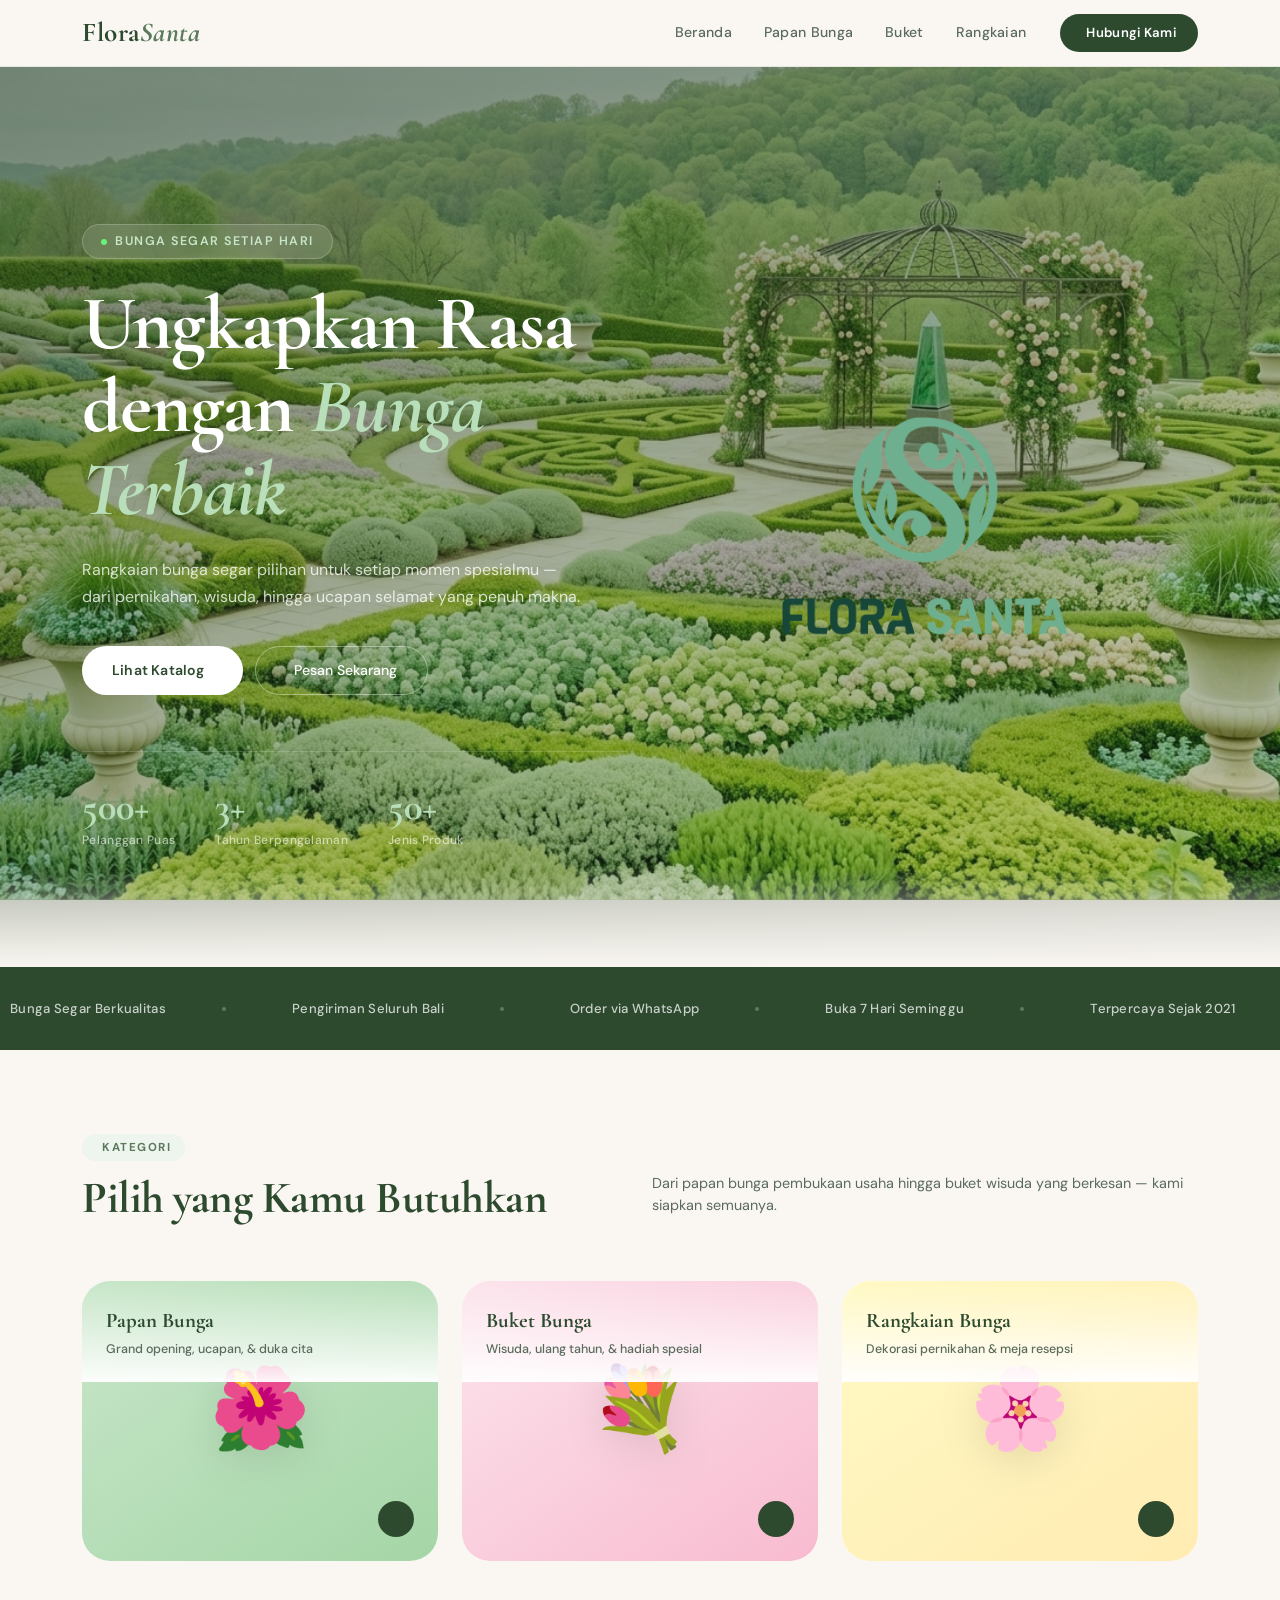
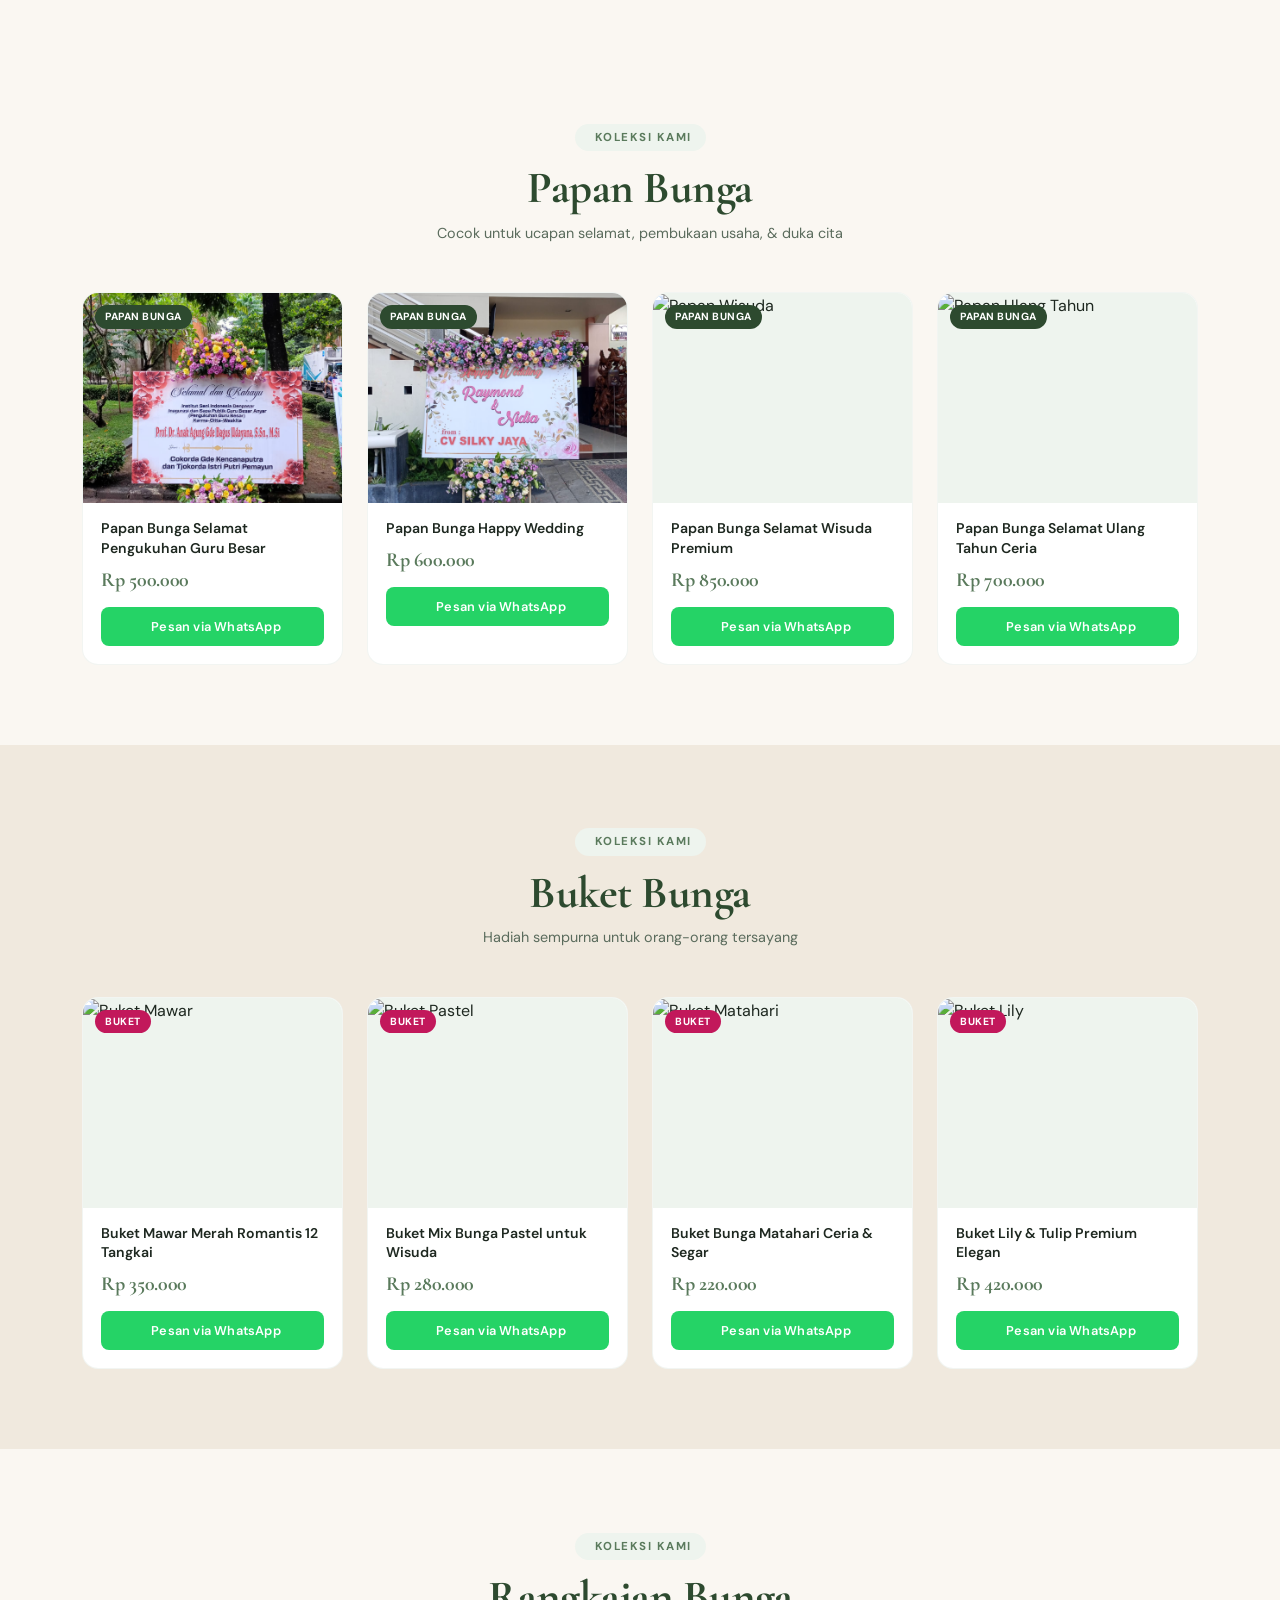
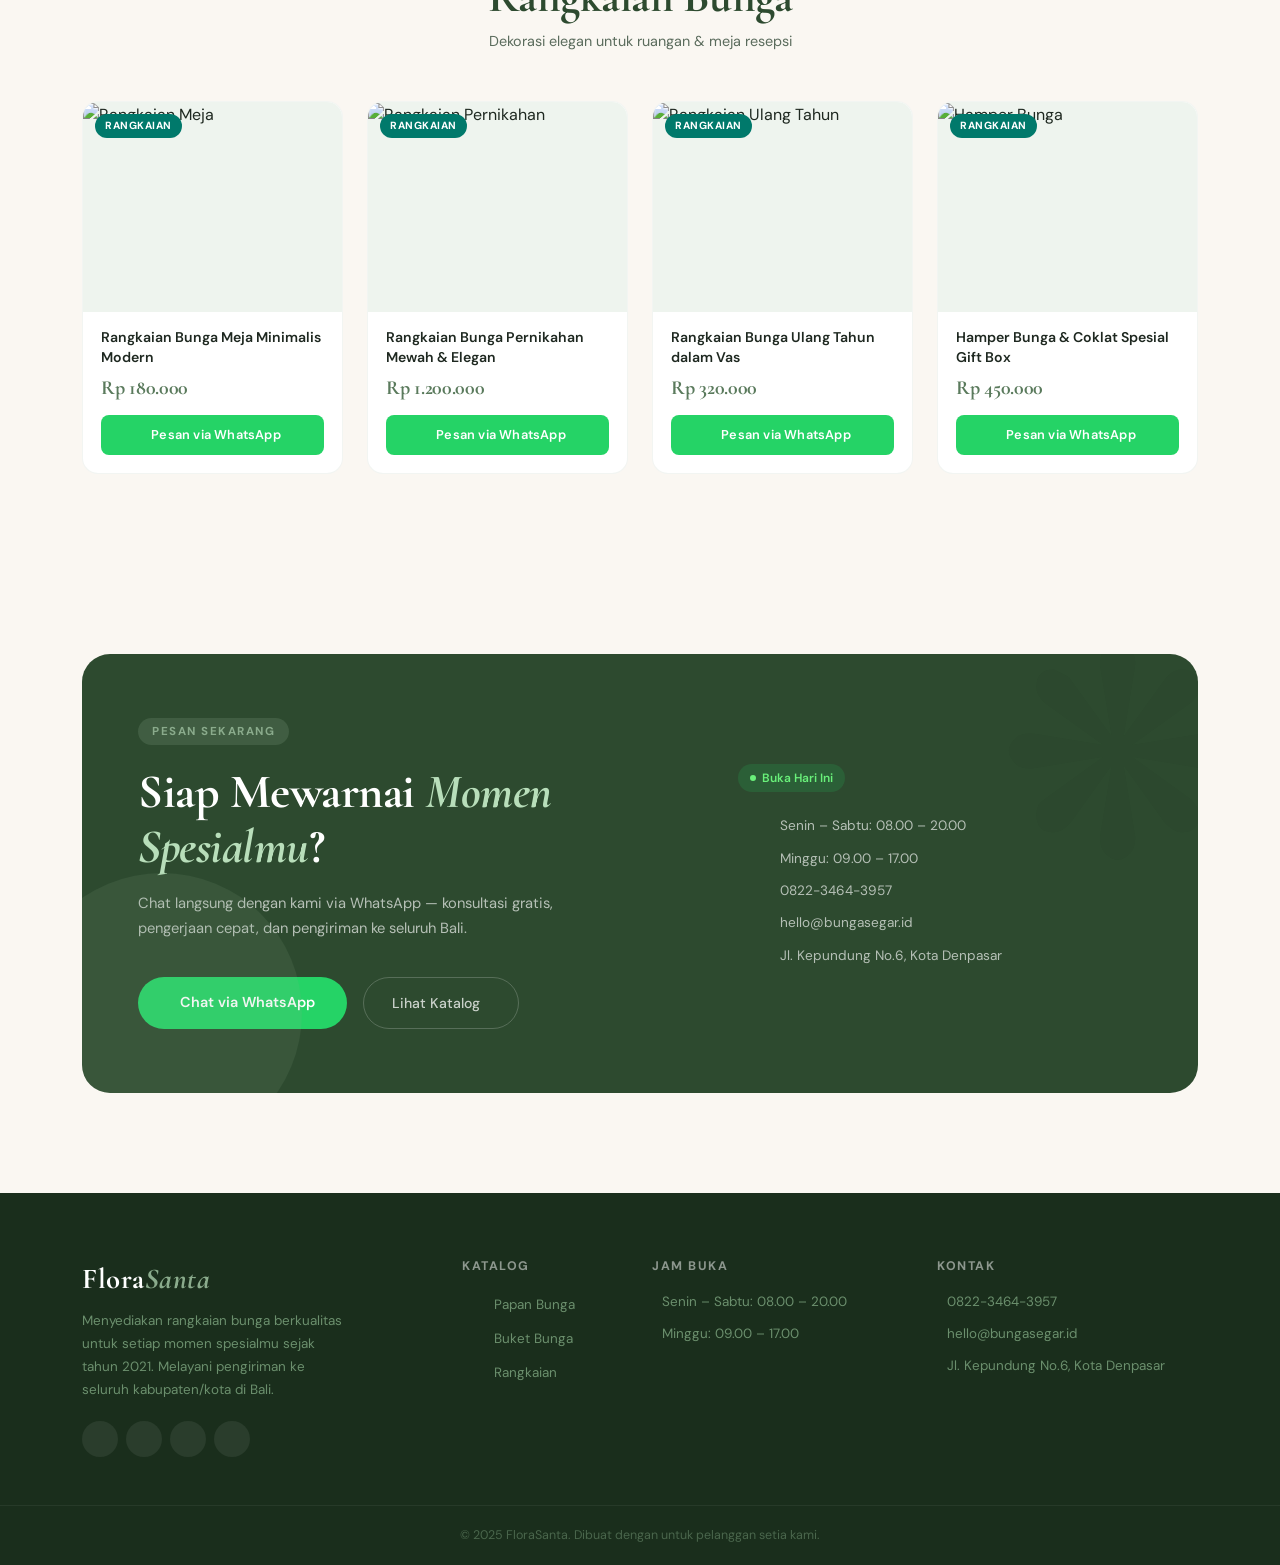
==== commit 9e95c69a: "Add files via upload" ====
--- a/index.html
+++ b/index.html
@@ -3,828 +3,1446 @@
 <head>
   <meta charset="UTF-8" />
   <meta name="viewport" content="width=device-width, initial-scale=1.0"/>
-  <title>Flora Santa</title>
+  <title>FloraSanta – Bunga Segar Bali</title>
   <link rel="icon" type="image/png" href="logosaja.png">
 
+  <!-- Fonts -->
+  <link rel="preconnect" href="https://fonts.googleapis.com">
+  <link rel="preconnect" href="https://fonts.gstatic.com" crossorigin>
+  <link href="https://fonts.googleapis.com/css2?family=Cormorant+Garamond:ital,wght@0,400;0,600;0,700;1,400;1,600&family=DM+Sans:wght@300;400;500;600&display=swap" rel="stylesheet">
+
+  <!-- Bootstrap & Icons -->
   <link rel="stylesheet" href="https://cdnjs.cloudflare.com/ajax/libs/bootstrap/5.3.3/css/bootstrap.min.css"/>
   <link rel="stylesheet" href="https://cdnjs.cloudflare.com/ajax/libs/bootstrap-icons/1.11.3/font/bootstrap-icons.min.css"/>
-  <link href="https://fonts.googleapis.com/css2?family=Plus+Jakarta+Sans:wght@400;500;600;700;800&display=swap" rel="stylesheet"/>
+
+  <!-- AOS (Animate on Scroll) -->
+  <link rel="stylesheet" href="https://cdnjs.cloudflare.com/ajax/libs/aos/2.3.4/aos.css"/>
 
   <style>
+    /* ═══════════════════════════════════════
+       ROOT & BASE
+    ═══════════════════════════════════════ */
     :root {
-      --hijau-utama : #3a7d44;
-      --hijau-muda  : #f0f7f1;
-      --hijau-gelap : #1f4d28;
-      --krem        : #fdfaf6;
-      --shadow-card : 0 8px 24px rgba(58, 125, 68, 0.15);
-    }
+      --sage:       #5a7a5c;
+      --sage-light: #8aab8c;
+      --sage-dark:  #2d4a2f;
+      --sage-pale:  #eef4ee;
+      --cream:      #faf7f2;
+      --cream-dark: #f0e9de;
+      --bark:       #6b4f3a;
+      --gold:       #c9a96e;
+      --text:       #1e2820;
+      --text-soft:  #5a6b5c;
+      --white:      #ffffff;
+      --radius-sm:  8px;
+      --radius-md:  16px;
+      --radius-lg:  28px;
+      --shadow-soft: 0 4px 24px rgba(45,74,47,0.10);
+      --shadow-card: 0 8px 40px rgba(45,74,47,0.13);
+      --transition:  all 0.35s cubic-bezier(0.4, 0, 0.2, 1);
+    }
+
+    *, *::before, *::after { box-sizing: border-box; margin: 0; padding: 0; }
+
+    html { scroll-behavior: smooth; }
 
     body {
-      font-family: 'Plus Jakarta Sans', sans-serif;
-      background-color: var(--krem);
-      color: #2c2c2c;
-    }
-
-    /* ── NAVBAR ── */
+      font-family: 'DM Sans', sans-serif;
+      background-color: var(--cream);
+      color: var(--text);
+      overflow-x: hidden;
+    }
+
+    /* ═══════════════════════════════════════
+       SCROLL PROGRESS BAR
+    ═══════════════════════════════════════ */
+    #progress-bar {
+      position: fixed;
+      top: 0; left: 0;
+      height: 3px;
+      width: 0%;
+      background: linear-gradient(90deg, var(--sage), var(--gold));
+      z-index: 9999;
+      transition: width 0.1s linear;
+    }
+
+    /* ═══════════════════════════════════════
+       NAVBAR
+    ═══════════════════════════════════════ */
     .navbar {
-      background-color: #ffffff !important;
-      border-bottom: 2px solid #e8f5e9;
-      box-shadow: 0 2px 12px rgba(0,0,0,0.06);
+      background: rgba(250,247,242,0.92) !important;
+      backdrop-filter: blur(16px);
+      -webkit-backdrop-filter: blur(16px);
+      border-bottom: 1px solid rgba(90,122,92,0.12);
+      padding: 14px 0;
+      transition: var(--transition);
+    }
+    .navbar.scrolled {
+      padding: 10px 0;
+      box-shadow: 0 4px 20px rgba(45,74,47,0.08);
     }
     .navbar-brand {
-      font-weight: 800;
-      font-size: 1.4rem;
-      color: var(--hijau-gelap) !important;
-      letter-spacing: -0.5px;
-    }
-    .navbar-brand span { color: var(--hijau-utama); }
-    .nav-link { color: #444 !important; font-weight: 500; transition: color 0.2s; }
-    .nav-link:hover { color: var(--hijau-utama) !important; }
-
-    /* ── HERO ── */
+      font-family: 'Cormorant Garamond', serif;
+      font-size: 1.7rem;
+      font-weight: 700;
+      color: var(--sage-dark) !important;
+      letter-spacing: 0.5px;
+      line-height: 1;
+    }
+    .navbar-brand em {
+      font-style: italic;
+      color: var(--sage);
+    }
+    .nav-link {
+      font-size: 0.88rem;
+      font-weight: 500;
+      color: var(--text-soft) !important;
+      letter-spacing: 0.3px;
+      padding: 6px 14px !important;
+      position: relative;
+      transition: var(--transition);
+    }
+    .nav-link::after {
+      content: '';
+      position: absolute;
+      bottom: 0; left: 14px; right: 14px;
+      height: 1.5px;
+      background: var(--sage);
+      transform: scaleX(0);
+      transition: transform 0.3s ease;
+    }
+    .nav-link:hover { color: var(--sage-dark) !important; }
+    .nav-link:hover::after { transform: scaleX(1); }
+    .btn-nav {
+      background: var(--sage-dark);
+      color: var(--white) !important;
+      font-size: 0.82rem;
+      font-weight: 600;
+      padding: 9px 22px !important;
+      border-radius: 50px;
+      letter-spacing: 0.3px;
+      transition: var(--transition);
+    }
+    .btn-nav:hover {
+      background: var(--sage) !important;
+      transform: translateY(-1px);
+      box-shadow: 0 6px 18px rgba(45,74,47,0.25);
+    }
+    .btn-nav::after { display: none; }
+    .navbar-toggler {
+      border: none;
+      padding: 4px 8px;
+    }
+    .navbar-toggler:focus { box-shadow: none; }
+    .navbar-toggler-icon {
+      background-image: url("data:image/svg+xml,%3csvg xmlns='http://www.w3.org/2000/svg' viewBox='0 0 30 30'%3e%3cpath stroke='rgba(45,74,47,0.9)' stroke-linecap='round' stroke-miterlimit='10' stroke-width='2' d='M4 7h22M4 15h22M4 23h22'/%3e%3c/svg%3e");
+    }
+
+    /* ═══════════════════════════════════════
+       HERO
+    ═══════════════════════════════════════ */
     .hero {
-      background-image:
-        linear-gradient(135deg, rgba(20, 60, 25, 0.45) 0%, rgba(30, 80, 35, 0.25) 100%),
-        url('kebunbunga.png');
-      background-size: cover;
-      background-position: center;
-      background-attachment: fixed;
-      padding: 100px 0 80px;
+      min-height: 100vh;
+      background:
+        linear-gradient(160deg, rgba(20,45,22,0.55) 0%, rgba(35,60,30,0.35) 60%, rgba(20,30,18,0.2) 100%),
+        url('kebunbunga.png') center/cover no-repeat fixed;
+      display: flex;
+      align-items: center;
+      padding: 120px 0 80px;
       position: relative;
       overflow: hidden;
     }
-    .hero-badge {
-      display: inline-block;
-      background: rgba(255,255,255,0.15);
-      color: #d4f5d8;
-      border: 1px solid rgba(255,255,255,0.25);
-      padding: 6px 16px;
+    .hero::before {
+      content: '';
+      position: absolute;
+      bottom: -1px; left: 0; right: 0;
+      height: 100px;
+      background: linear-gradient(to bottom, transparent, var(--cream));
+      pointer-events: none;
+    }
+    .hero-eyebrow {
+      display: inline-flex;
+      align-items: center;
+      gap: 8px;
+      background: rgba(255,255,255,0.12);
+      color: #c8e6ca;
+      border: 1px solid rgba(255,255,255,0.2);
+      padding: 7px 18px;
       border-radius: 50px;
-      font-size: 0.85rem;
+      font-size: 0.78rem;
       font-weight: 600;
-      margin-bottom: 20px;
-      letter-spacing: 0.5px;
-      backdrop-filter: blur(4px);
+      letter-spacing: 1.5px;
+      text-transform: uppercase;
+      backdrop-filter: blur(8px);
+      margin-bottom: 24px;
+    }
+    .hero-eyebrow span {
+      width: 6px; height: 6px;
+      background: #69f07a;
+      border-radius: 50%;
+      animation: pulse-dot 2s infinite;
+    }
+    @keyframes pulse-dot {
+      0%, 100% { opacity: 1; transform: scale(1); }
+      50% { opacity: 0.5; transform: scale(0.8); }
     }
     .hero h1 {
-      font-size: clamp(2rem, 5vw, 3.5rem);
-      font-weight: 800;
-      line-height: 1.15;
+      font-family: 'Cormorant Garamond', serif;
+      font-size: clamp(2.8rem, 6vw, 5rem);
+      font-weight: 700;
+      line-height: 1.08;
       color: #ffffff;
       letter-spacing: -1px;
-      text-shadow: 0 2px 12px rgba(0,0,0,0.2);
-    }
-    .hero h1 span { color: #a8e6b0; position: relative; }
-    .hero p.lead { font-size: 1.1rem; color: rgba(255,255,255,0.85); max-width: 560px; }
-    .hero .border-top { border-color: rgba(255,255,255,0.2) !important; }
-    .stat-number { font-size: 2rem; font-weight: 800; color: #a8e6b0; }
-    .stat-label { font-size: 0.85rem; color: rgba(255,255,255,0.75); font-weight: 500; }
-    .hero-visual { font-size: 9rem; line-height: 1; filter: drop-shadow(0 20px 40px rgba(58,125,68,0.2)); }
-
-    /* ── BUTTONS ── */
-    .btn-hijau {
-      background-color: var(--hijau-utama);
-      border-color: var(--hijau-utama);
+      margin-bottom: 24px;
+    }
+    .hero h1 em {
+      font-style: italic;
+      color: #b8deba;
+    }
+    .hero-desc {
+      font-size: 1rem;
+      color: rgba(255,255,255,0.78);
+      max-width: 500px;
+      line-height: 1.7;
+      margin-bottom: 36px;
+    }
+    .hero-ctas {
+      display: flex;
+      flex-wrap: wrap;
+      gap: 12px;
+    }
+    .btn-primary-hero {
+      background: var(--white);
+      color: var(--sage-dark);
+      font-weight: 600;
+      font-size: 0.88rem;
+      padding: 14px 30px;
+      border-radius: 50px;
+      border: none;
+      text-decoration: none;
+      display: inline-flex;
+      align-items: center;
+      gap: 8px;
+      transition: var(--transition);
+      letter-spacing: 0.2px;
+    }
+    .btn-primary-hero:hover {
+      background: #e8f5e9;
+      color: var(--sage-dark);
+      transform: translateY(-2px);
+      box-shadow: 0 10px 30px rgba(0,0,0,0.15);
+    }
+    .btn-ghost-hero {
+      background: transparent;
       color: #fff;
-      font-weight: 600;
-      padding: 12px 28px;
+      font-weight: 500;
+      font-size: 0.88rem;
+      padding: 13px 30px;
       border-radius: 50px;
-      transition: all 0.3s ease;
-      box-shadow: 0 4px 15px rgba(58,125,68,0.3);
-    }
-    .btn-hijau:hover {
-      background-color: var(--hijau-gelap);
-      border-color: var(--hijau-gelap);
+      border: 1.5px solid rgba(255,255,255,0.4);
+      text-decoration: none;
+      display: inline-flex;
+      align-items: center;
+      gap: 8px;
+      transition: var(--transition);
+    }
+    .btn-ghost-hero:hover {
+      background: rgba(255,255,255,0.12);
+      border-color: rgba(255,255,255,0.7);
       color: #fff;
       transform: translateY(-2px);
-      box-shadow: 0 8px 25px rgba(58,125,68,0.4);
-    }
-    .btn-outline-hijau {
-      border: 2px solid var(--hijau-utama);
-      color: var(--hijau-utama);
+    }
+    .hero-stats {
+      display: flex;
+      gap: 40px;
+      margin-top: 56px;
+      padding-top: 36px;
+      border-top: 1px solid rgba(255,255,255,0.15);
+    }
+    .stat-item {}
+    .stat-num {
+      font-family: 'Cormorant Garamond', serif;
+      font-size: 2.4rem;
+      font-weight: 700;
+      color: #b8deba;
+      line-height: 1;
+    }
+    .stat-lbl {
+      font-size: 0.75rem;
+      color: rgba(255,255,255,0.6);
+      font-weight: 500;
+      letter-spacing: 0.3px;
+      margin-top: 4px;
+    }
+    .hero-logo-wrap {
+      display: flex;
+      align-items: center;
+      justify-content: center;
+      height: 100%;
+    }
+    .hero-logo-wrap img {
+      max-width: 420px;
+      width: 100%;
+      filter: drop-shadow(0 20px 60px rgba(0,0,0,0.3));
+      animation: float 6s ease-in-out infinite;
+    }
+    @keyframes float {
+      0%, 100% { transform: translateY(0px); }
+      50% { transform: translateY(-14px); }
+    }
+
+    /* ═══════════════════════════════════════
+       FEATURED CATEGORIES
+    ═══════════════════════════════════════ */
+    .featured-section {
+      padding: 80px 0;
+      background: var(--cream);
+    }
+    .feature-card {
+      background: var(--white);
+      border-radius: var(--radius-lg);
+      overflow: hidden;
+      position: relative;
+      cursor: pointer;
+      transition: var(--transition);
+      height: 280px;
+      display: flex;
+      flex-direction: column;
+      justify-content: flex-end;
+      text-decoration: none;
+    }
+    .feature-card:hover {
+      transform: translateY(-6px);
+      box-shadow: var(--shadow-card);
+    }
+    .feature-card-bg {
+      position: absolute;
+      inset: 0;
+      transition: transform 0.5s ease;
+    }
+    .feature-card:hover .feature-card-bg {
+      transform: scale(1.04);
+    }
+    .fc-1 { background: linear-gradient(145deg, #c8e6c9 0%, #a5d6a7 100%); }
+    .fc-2 { background: linear-gradient(145deg, #fce4ec 0%, #f8bbd0 100%); }
+    .fc-3 { background: linear-gradient(145deg, #fff9c4 0%, #ffecb3 100%); }
+    .feature-card-emoji {
+      position: absolute;
+      top: 50%;
+      left: 50%;
+      transform: translate(-50%, -60%);
+      font-size: 5rem;
+      filter: drop-shadow(0 8px 20px rgba(0,0,0,0.1));
+      transition: transform 0.4s ease;
+    }
+    .feature-card:hover .feature-card-emoji {
+      transform: translate(-50%, -65%) scale(1.1);
+    }
+    .feature-card-body {
+      position: relative;
+      z-index: 2;
+      padding: 24px;
+      background: linear-gradient(to top, rgba(255,255,255,0.95) 0%, rgba(255,255,255,0.0) 100%);
+    }
+    .feature-card-title {
+      font-family: 'Cormorant Garamond', serif;
+      font-size: 1.3rem;
+      font-weight: 700;
+      color: var(--sage-dark);
+      margin-bottom: 4px;
+    }
+    .feature-card-sub {
+      font-size: 0.78rem;
+      color: var(--text-soft);
+      font-weight: 500;
+    }
+    .feature-card-arrow {
+      position: absolute;
+      bottom: 24px;
+      right: 24px;
+      width: 36px;
+      height: 36px;
+      background: var(--sage-dark);
+      border-radius: 50%;
+      display: flex;
+      align-items: center;
+      justify-content: center;
+      color: white;
+      font-size: 0.85rem;
+      transition: var(--transition);
+    }
+    .feature-card:hover .feature-card-arrow {
+      background: var(--sage);
+      transform: translate(2px, -2px);
+    }
+
+    /* ═══════════════════════════════════════
+       SECTION HEADERS
+    ═══════════════════════════════════════ */
+    .section-tag {
+      display: inline-flex;
+      align-items: center;
+      gap: 6px;
+      background: var(--sage-pale);
+      color: var(--sage);
+      padding: 5px 14px;
+      border-radius: 50px;
+      font-size: 0.72rem;
+      font-weight: 700;
+      text-transform: uppercase;
+      letter-spacing: 1.5px;
+      margin-bottom: 12px;
+    }
+    .section-tag i { font-size: 0.7rem; }
+    .section-heading {
+      font-family: 'Cormorant Garamond', serif;
+      font-size: clamp(1.9rem, 3.5vw, 2.8rem);
+      font-weight: 700;
+      color: var(--sage-dark);
+      letter-spacing: -0.5px;
+      line-height: 1.15;
+    }
+    .section-sub {
+      font-size: 0.9rem;
+      color: var(--text-soft);
+      margin-top: 8px;
+    }
+
+    /* ═══════════════════════════════════════
+       PRODUCT GRID
+    ═══════════════════════════════════════ */
+    .products-section {
+      padding: 80px 0;
+    }
+    .products-section.alt { background: var(--cream-dark); }
+
+    .product-card {
+      background: var(--white);
+      border-radius: var(--radius-md);
+      overflow: hidden;
+      transition: var(--transition);
+      cursor: pointer;
+      height: 100%;
+      border: 1px solid rgba(90,122,92,0.08);
+    }
+    .product-card:hover {
+      transform: translateY(-6px);
+      box-shadow: var(--shadow-card);
+    }
+    .card-img-wrap {
+      position: relative;
+      overflow: hidden;
+      height: 210px;
+      background: var(--sage-pale);
+    }
+    .card-img-wrap img {
+      width: 100%;
+      height: 100%;
+      object-fit: cover;
+      transition: transform 0.5s ease;
+    }
+    .product-card:hover .card-img-wrap img {
+      transform: scale(1.07);
+    }
+    .card-tag {
+      position: absolute;
+      top: 12px;
+      left: 12px;
+      background: var(--sage-dark);
+      color: white;
+      font-size: 0.65rem;
+      font-weight: 700;
+      padding: 4px 10px;
+      border-radius: 50px;
+      letter-spacing: 0.5px;
+      text-transform: uppercase;
+    }
+    .card-tag.pink { background: #c2185b; }
+    .card-tag.teal { background: #00796b; }
+    .card-content {
+      padding: 16px 18px 18px;
+    }
+    .card-name {
+      font-size: 0.88rem;
       font-weight: 600;
-      padding: 11px 28px;
+      color: var(--text);
+      margin-bottom: 6px;
+      line-height: 1.4;
+      display: -webkit-box;
+      -webkit-line-clamp: 2;
+      -webkit-box-orient: vertical;
+      overflow: hidden;
+    }
+    .card-price {
+      font-family: 'Cormorant Garamond', serif;
+      font-size: 1.25rem;
+      font-weight: 700;
+      color: var(--sage);
+      margin-bottom: 12px;
+      letter-spacing: -0.3px;
+    }
+    .btn-wa {
+      display: flex;
+      align-items: center;
+      justify-content: center;
+      gap: 7px;
+      width: 100%;
+      background: #25d366;
+      color: white;
+      font-size: 0.8rem;
+      font-weight: 600;
+      padding: 10px 14px;
+      border-radius: var(--radius-sm);
+      border: none;
+      text-decoration: none;
+      transition: var(--transition);
+      letter-spacing: 0.2px;
+    }
+    .btn-wa:hover {
+      background: #1aad4f;
+      color: white;
+      transform: translateY(-1px);
+    }
+
+    /* ═══════════════════════════════════════
+       TRUST BAR
+    ═══════════════════════════════════════ */
+    .trust-bar {
+      background: var(--sage-dark);
+      padding: 32px 0;
+      overflow: hidden;
+    }
+    .trust-items {
+      display: flex;
+      gap: 56px;
+      align-items: center;
+      animation: scroll-left 18s linear infinite;
+      width: max-content;
+    }
+    @keyframes scroll-left {
+      0% { transform: translateX(0); }
+      100% { transform: translateX(-50%); }
+    }
+    .trust-item {
+      display: flex;
+      align-items: center;
+      gap: 10px;
+      white-space: nowrap;
+      color: rgba(255,255,255,0.75);
+      font-size: 0.82rem;
+      font-weight: 500;
+      letter-spacing: 0.3px;
+    }
+    .trust-item i {
+      color: var(--sage-light);
+      font-size: 1rem;
+    }
+    .trust-dot {
+      width: 4px;
+      height: 4px;
+      background: var(--sage-light);
+      border-radius: 50%;
+      opacity: 0.5;
+    }
+
+    /* ═══════════════════════════════════════
+       CTA BANNER
+    ═══════════════════════════════════════ */
+    .cta-banner {
+      padding: 100px 0;
+      background: var(--cream);
+    }
+    .cta-box {
+      background: var(--sage-dark);
+      border-radius: var(--radius-lg);
+      padding: 64px 56px;
+      position: relative;
+      overflow: hidden;
+    }
+    .cta-box::before {
+      content: '❋';
+      position: absolute;
+      font-size: 18rem;
+      top: -40px;
+      right: -40px;
+      opacity: 0.04;
+      line-height: 1;
+      pointer-events: none;
+    }
+    .cta-box::after {
+      content: '';
+      position: absolute;
+      bottom: -60px;
+      left: -60px;
+      width: 280px;
+      height: 280px;
+      border-radius: 50%;
+      background: rgba(138,171,140,0.12);
+      pointer-events: none;
+    }
+    .cta-tag {
+      display: inline-block;
+      background: rgba(138,171,140,0.2);
+      color: var(--sage-light);
+      padding: 5px 14px;
       border-radius: 50px;
+      font-size: 0.72rem;
+      font-weight: 700;
+      letter-spacing: 1.5px;
+      text-transform: uppercase;
+      margin-bottom: 20px;
+    }
+    .cta-box h2 {
+      font-family: 'Cormorant Garamond', serif;
+      font-size: clamp(2rem, 4vw, 3rem);
+      font-weight: 700;
+      color: white;
+      line-height: 1.15;
+      margin-bottom: 16px;
+      letter-spacing: -0.5px;
+    }
+    .cta-box h2 em {
+      font-style: italic;
+      color: #b8deba;
+    }
+    .cta-box p {
+      color: rgba(255,255,255,0.65);
+      font-size: 0.92rem;
+      line-height: 1.7;
+      margin-bottom: 36px;
+      max-width: 480px;
+    }
+    .btn-cta-wa {
+      display: inline-flex;
+      align-items: center;
+      gap: 10px;
+      background: #25d366;
+      color: white;
+      font-weight: 600;
+      font-size: 0.9rem;
+      padding: 15px 32px;
+      border-radius: 50px;
+      text-decoration: none;
+      transition: var(--transition);
+    }
+    .btn-cta-wa:hover {
+      background: #1aad4f;
+      color: white;
+      transform: translateY(-2px);
+      box-shadow: 0 10px 30px rgba(37,211,102,0.35);
+    }
+    .btn-cta-outline {
+      display: inline-flex;
+      align-items: center;
+      gap: 10px;
       background: transparent;
-      transition: all 0.3s ease;
-    }
-    .btn-outline-hijau:hover {
-      background-color: var(--hijau-utama);
-      color: #fff;
+      color: rgba(255,255,255,0.75);
+      font-weight: 500;
+      font-size: 0.88rem;
+      padding: 14px 28px;
+      border-radius: 50px;
+      border: 1px solid rgba(255,255,255,0.2);
+      text-decoration: none;
+      transition: var(--transition);
+    }
+    .btn-cta-outline:hover {
+      color: white;
+      border-color: rgba(255,255,255,0.5);
+      background: rgba(255,255,255,0.06);
+    }
+    .cta-info-list {
+      list-style: none;
+    }
+    .cta-info-list li {
+      display: flex;
+      align-items: center;
+      gap: 10px;
+      color: rgba(255,255,255,0.65);
+      font-size: 0.85rem;
+      margin-bottom: 12px;
+    }
+    .cta-info-list li i {
+      color: var(--sage-light);
+      font-size: 1rem;
+      flex-shrink: 0;
+    }
+    .open-badge {
+      display: inline-flex;
+      align-items: center;
+      gap: 6px;
+      background: rgba(37,211,102,0.15);
+      color: #69f07a;
+      font-size: 0.75rem;
+      font-weight: 600;
+      padding: 5px 12px;
+      border-radius: 50px;
+      margin-bottom: 24px;
+    }
+    .open-badge span {
+      width: 6px; height: 6px;
+      background: #69f07a;
+      border-radius: 50%;
+      animation: pulse-dot 2s infinite;
+    }
+
+    /* ═══════════════════════════════════════
+       FOOTER
+    ═══════════════════════════════════════ */
+    footer {
+      background: #1a2e1c;
+      color: #8aab8c;
+      padding: 64px 0 0;
+    }
+    .footer-brand {
+      font-family: 'Cormorant Garamond', serif;
+      font-size: 1.8rem;
+      font-weight: 700;
+      color: white;
+      letter-spacing: 0.5px;
+    }
+    .footer-brand em { font-style: italic; color: #8aab8c; }
+    .footer-desc {
+      font-size: 0.84rem;
+      line-height: 1.7;
+      color: #6b8f6d;
+      margin-top: 10px;
+      max-width: 260px;
+    }
+    .social-links {
+      display: flex;
+      gap: 8px;
+      margin-top: 20px;
+    }
+    .social-link {
+      width: 36px;
+      height: 36px;
+      border-radius: 50%;
+      background: rgba(255,255,255,0.07);
+      display: flex;
+      align-items: center;
+      justify-content: center;
+      color: #8aab8c;
+      font-size: 0.9rem;
+      transition: var(--transition);
+      text-decoration: none;
+    }
+    .social-link:hover {
+      background: var(--sage);
+      color: white;
       transform: translateY(-2px);
     }
-
-    /* ── SECTION ── */
-    .section-label {
-      display: inline-block;
-      background: rgba(58,125,68,0.1);
-      color: var(--hijau-utama);
-      padding: 4px 14px;
-      border-radius: 50px;
+    .footer-heading {
       font-size: 0.78rem;
       font-weight: 700;
       text-transform: uppercase;
       letter-spacing: 1.5px;
-      margin-bottom: 10px;
-    }
-    .section-title {
-      font-size: clamp(1.6rem, 3vw, 2.2rem);
-      font-weight: 800;
-      color: var(--hijau-gelap);
-      letter-spacing: -0.5px;
-    }
-    .section-divider {
-      width: 50px;
-      height: 4px;
-      background: linear-gradient(90deg, var(--hijau-utama), #a8d5b5);
-      border-radius: 2px;
-      margin: 12px auto 0;
-    }
-    .section-putih { background-color: #ffffff; }
-    .section-hijau { background-color: var(--hijau-muda); }
-
-    /* ── PRODUCT CARD ── */
-    .product-card {
-      border: 1px solid #e8f0ea;
-      border-radius: 16px;
+      color: rgba(255,255,255,0.5);
+      margin-bottom: 16px;
+    }
+    .footer-links {
+      list-style: none;
+    }
+    .footer-links li { margin-bottom: 10px; }
+    .footer-links a {
+      font-size: 0.84rem;
+      color: #6b8f6d;
+      text-decoration: none;
+      transition: color 0.2s;
+    }
+    .footer-links a:hover { color: white; }
+    .footer-contact-item {
+      display: flex;
+      align-items: flex-start;
+      gap: 10px;
+      font-size: 0.84rem;
+      color: #6b8f6d;
+      margin-bottom: 12px;
+    }
+    .footer-contact-item i {
+      color: #8aab8c;
+      margin-top: 2px;
+      flex-shrink: 0;
+    }
+    .footer-bottom {
+      border-top: 1px solid rgba(255,255,255,0.06);
+      padding: 20px 0;
+      margin-top: 48px;
+      text-align: center;
+      font-size: 0.78rem;
+      color: #4a664c;
+    }
+
+    /* ═══════════════════════════════════════
+       MODAL
+    ═══════════════════════════════════════ */
+    #modal-overlay {
+      position: fixed;
+      inset: 0;
+      background: rgba(15,25,16,0.65);
+      backdrop-filter: blur(6px);
+      display: none;
+      align-items: center;
+      justify-content: center;
+      z-index: 9999;
+      padding: 20px;
+      animation: fade-in 0.25s ease;
+    }
+    @keyframes fade-in {
+      from { opacity: 0; }
+      to { opacity: 1; }
+    }
+    .modal-card {
+      background: var(--white);
+      border-radius: var(--radius-lg);
+      width: 100%;
+      max-width: 380px;
       overflow: hidden;
-      background: #fff;
-      transition: transform 0.3s ease, box-shadow 0.3s ease;
-      height: 100%;
-      cursor: pointer;
-    }
-    .product-card:hover {
-      transform: translateY(-8px);
-      box-shadow: var(--shadow-card);
-    }
-    .card-img-wrapper {
+      animation: modal-up 0.3s cubic-bezier(0.34, 1.56, 0.64, 1);
       position: relative;
+    }
+    @keyframes modal-up {
+      from { transform: translateY(30px) scale(0.95); opacity: 0; }
+      to { transform: translateY(0) scale(1); opacity: 1; }
+    }
+    .modal-img-wrap {
+      position: relative;
+      height: 240px;
       overflow: hidden;
-      background: var(--hijau-muda);
-      height: 200px;
-      display: flex;
-      align-items: center;
-      justify-content: center;
-    }
-    .card-img-wrapper img {
+    }
+    .modal-img-wrap img {
       width: 100%;
       height: 100%;
       object-fit: cover;
-      transition: transform 0.4s ease;
-    }
-    .product-card:hover .card-img-wrapper img { transform: scale(1.05); }
-    .card-badge {
-      position: absolute;
-      top: 10px;
-      left: 10px;
-      background: var(--hijau-utama);
-      color: white;
-      font-size: 0.7rem;
-      font-weight: 700;
-      padding: 3px 10px;
-      border-radius: 50px;
-    }
-    .card-body-custom { padding: 16px; }
-    .card-product-name {
-      font-size: 0.95rem;
-      font-weight: 700;
-      color: #1a2e1e;
-      margin-bottom: 4px;
-      display: -webkit-box;
-      -webkit-line-clamp: 2;
-      -webkit-box-orient: vertical;
-      overflow: hidden;
-    }
-    .card-price {
-      font-size: 1rem;
-      font-weight: 800;
-      color: var(--hijau-utama);
-      margin-bottom: 12px;
-    }
-    .btn-wa {
-      background-color: #25d366;
-      border-color: #25d366;
-      color: white;
-      font-size: 0.82rem;
-      font-weight: 600;
-      padding: 8px 14px;
-      border-radius: 50px;
-      width: 100%;
-      transition: all 0.2s ease;
-      display: inline-block;
-      text-align: center;
-      text-decoration: none;
-    }
-    .btn-wa:hover {
-      background-color: #1da851;
-      border-color: #1da851;
-      color: white;
-      transform: translateY(-1px);
-    }
-
-    /* ── CAROUSEL ── */
-    .carousel-section { background: #fff; padding: 40px 0; }
-    .carousel-slide {
-      border-radius: 20px;
-      overflow: hidden;
-      position: relative;
-      height: 400px;
-      display: flex;
-      align-items: center;
-      justify-content: center;
-    }
-    .carousel-slide-1 { background: linear-gradient(135deg, #e8f5e9, #c8e6c9); }
-    .carousel-slide-2 { background: linear-gradient(135deg, #fce4ec, #f8bbd0); }
-    .carousel-slide-3 { background: linear-gradient(135deg, #fff8e1, #ffecb3); }
-    .carousel-content { position: relative; z-index: 2; text-align: center; padding: 30px; }
-    .carousel-emoji { font-size: 5rem; display: block; margin-bottom: 16px; filter: drop-shadow(0 8px 16px rgba(0,0,0,0.1)); }
-    .carousel-title { font-size: clamp(1.4rem, 3vw, 2rem); font-weight: 800; color: var(--hijau-gelap); margin-bottom: 8px; letter-spacing: -0.5px; }
-    .carousel-desc { font-size: 0.95rem; color: #5a6a5e; margin-bottom: 20px; max-width: 400px; margin-left: auto; margin-right: auto; }
-    .carousel-indicators [data-bs-target] { width: 10px; height: 10px; border-radius: 50%; background-color: var(--hijau-utama); opacity: 0.3; border: none; }
-    .carousel-indicators .active { opacity: 1; width: 28px; border-radius: 5px; }
-    .carousel-control-prev-icon,
-    .carousel-control-next-icon { background-color: var(--hijau-utama); border-radius: 50%; padding: 18px; background-size: 50%; }
-
-    /* ── FOOTER ── */
-    footer { background: var(--hijau-gelap); color: #c8dcc9; }
-    footer h5 { color: #ffffff; font-weight: 700; }
-    footer a { color: #9ec9a2; text-decoration: none; transition: color 0.2s; }
-    footer a:hover { color: #ffffff; }
-    .social-icon {
-      display: inline-flex;
-      align-items: center;
-      justify-content: center;
-      width: 38px;
-      height: 38px;
-      background: rgba(255,255,255,0.1);
-      border-radius: 50%;
-      color: #fff !important;
-      font-size: 1.1rem;
-      margin-right: 8px;
-      transition: background 0.2s;
-    }
-    .social-icon:hover { background: var(--hijau-utama); }
-    .footer-bottom { border-top: 1px solid rgba(255,255,255,0.1); padding: 16px 0; font-size: 0.82rem; color: #7a9f7e; text-align: center; }
-
-    .ukuran-logo { max-width: 450px; object-fit: contain; }
-
-    /* ── MODAL ── */
-    #modal {
-      position: fixed;
-      top: 0;
-      left: 0;
-      width: 100%;
-      height: 100%;
-      background: rgba(0,0,0,0.55);
-      display: none;
-      justify-content: center;
-      align-items: center;
-      z-index: 9999;
-      padding: 16px;
-    }
-
-    .modal-box {
-      background: white;
-      padding: 24px;
-      border-radius: 20px;
-      width: 100%;
-      max-width: 340px;
-      text-align: center;
-      position: relative;
-      animation: fadeInModal 0.3s ease;
-    }
-
-    .modal-box img {
-      width: 100%;
-      height: 220px;
-      object-fit: cover;
-      border-radius: 12px;
-      margin-bottom: 16px;
-    }
-
-    .modal-box h3 {
-      font-size: 1.05rem;
-      font-weight: 700;
-      color: #1a2e1e;
-      margin-bottom: 6px;
-    }
-
-    .modal-box .modal-price {
-      color: var(--hijau-utama);
-      font-weight: 800;
-      font-size: 1.1rem;
-      margin-bottom: 16px;
-    }
-
-    .close-btn {
+    }
+    .modal-close {
       position: absolute;
       top: 12px;
-      right: 14px;
+      right: 12px;
+      width: 32px;
+      height: 32px;
+      background: rgba(0,0,0,0.4);
+      backdrop-filter: blur(4px);
       border: none;
-      background: #f0f0f0;
-      width: 28px;
-      height: 28px;
       border-radius: 50%;
-      font-size: 14px;
+      color: white;
+      font-size: 0.85rem;
       cursor: pointer;
       display: flex;
       align-items: center;
       justify-content: center;
       transition: background 0.2s;
     }
-    .close-btn:hover { background: #ddd; }
-
-    @keyframes fadeInModal {
-      from { transform: scale(0.9); opacity: 0; }
-      to   { transform: scale(1);   opacity: 1; }
-    }
+    .modal-close:hover { background: rgba(0,0,0,0.65); }
+    .modal-body {
+      padding: 24px;
+    }
+    .modal-name {
+      font-size: 1rem;
+      font-weight: 600;
+      color: var(--text);
+      margin-bottom: 8px;
+      line-height: 1.4;
+    }
+    .modal-price {
+      font-family: 'Cormorant Garamond', serif;
+      font-size: 1.6rem;
+      font-weight: 700;
+      color: var(--sage);
+      margin-bottom: 20px;
+    }
+    .btn-wa-modal {
+      display: flex;
+      align-items: center;
+      justify-content: center;
+      gap: 8px;
+      width: 100%;
+      background: #25d366;
+      color: white;
+      font-weight: 600;
+      font-size: 0.9rem;
+      padding: 14px;
+      border-radius: var(--radius-sm);
+      text-decoration: none;
+      transition: var(--transition);
+    }
+    .btn-wa-modal:hover {
+      background: #1aad4f;
+      color: white;
+    }
+
+    /* ═══════════════════════════════════════
+       RESPONSIVE
+    ═══════════════════════════════════════ */
+    @media (max-width: 991px) {
+      .hero { padding: 100px 0 60px; min-height: auto; }
+      .hero-logo-wrap { margin-top: 40px; }
+      .hero-stats { gap: 24px; }
+      .cta-box { padding: 40px 30px; }
+    }
+    @media (max-width: 575px) {
+      .hero h1 { font-size: 2.4rem; }
+      .hero-stats { gap: 20px; }
+      .stat-num { font-size: 1.8rem; }
+      .cta-box { padding: 36px 24px; }
+      .feature-card { height: 220px; }
+      .card-img-wrap { height: 160px; }
+    }
+
+    /* AOS custom duration */
+    [data-aos] { transition-duration: 600ms !important; }
   </style>
 </head>
-
 <body>
 
-  <!-- NAVBAR -->
-  <nav class="navbar navbar-expand-lg sticky-top py-3">
-    <div class="container">
-      <a class="navbar-brand" href="#">Flora<span>Santa</span></a>
-      <button class="navbar-toggler" type="button"
-              data-bs-toggle="collapse"
-              data-bs-target="#navbarMenu">
-        <span class="navbar-toggler-icon"></span>
-      </button>
-      <div class="collapse navbar-collapse" id="navbarMenu">
-        <ul class="navbar-nav ms-auto gap-1">
-          <li class="nav-item"><a class="nav-link px-3" href="#beranda">Beranda</a></li>
-          <li class="nav-item"><a class="nav-link px-3" href="#papan-bunga">Papan Bunga</a></li>
-          <li class="nav-item"><a class="nav-link px-3" href="#buket">Buket</a></li>
-          <li class="nav-item"><a class="nav-link px-3" href="#rangkaian">Rangkaian</a></li>
-          <li class="nav-item ms-2">
-            <a class="btn btn-hijau btn-sm px-4" href="https://wa.me/6282234643957" target="_blank">
-              <i class="bi bi-whatsapp me-1"></i> Hubungi Kami
+<!-- Progress Bar -->
+<div id="progress-bar"></div>
+
+<!-- ═══════ NAVBAR ═══════ -->
+<nav class="navbar navbar-expand-lg sticky-top" id="mainNav">
+  <div class="container">
+    <a class="navbar-brand" href="#">Flora<em>Santa</em></a>
+    <button class="navbar-toggler" type="button" data-bs-toggle="collapse" data-bs-target="#navMenu">
+      <span class="navbar-toggler-icon"></span>
+    </button>
+    <div class="collapse navbar-collapse" id="navMenu">
+      <ul class="navbar-nav ms-auto align-items-lg-center gap-1">
+        <li class="nav-item"><a class="nav-link" href="#beranda">Beranda</a></li>
+        <li class="nav-item"><a class="nav-link" href="#papan-bunga">Papan Bunga</a></li>
+        <li class="nav-item"><a class="nav-link" href="#buket">Buket</a></li>
+        <li class="nav-item"><a class="nav-link" href="#rangkaian">Rangkaian</a></li>
+        <li class="nav-item ms-lg-3 mt-2 mt-lg-0">
+          <a class="nav-link btn-nav" href="https://wa.me/6282234643957" target="_blank">
+            <i class="bi bi-whatsapp me-1"></i> Hubungi Kami
+          </a>
+        </li>
+      </ul>
+    </div>
+  </div>
+</nav>
+
+<!-- ═══════ HERO ═══════ -->
+<section class="hero" id="beranda">
+  <div class="container">
+    <div class="row align-items-center gy-4">
+      <div class="col-lg-6">
+        <div class="hero-eyebrow" data-aos="fade-down">
+          <span></span> Bunga Segar Setiap Hari
+        </div>
+        <h1 data-aos="fade-up" data-aos-delay="80">
+          Ungkapkan Rasa<br/>dengan <em>Bunga Terbaik</em>
+        </h1>
+        <p class="hero-desc" data-aos="fade-up" data-aos-delay="160">
+          Rangkaian bunga segar pilihan untuk setiap momen spesialmu — dari pernikahan, wisuda, hingga ucapan selamat yang penuh makna.
+        </p>
+        <div class="hero-ctas" data-aos="fade-up" data-aos-delay="240">
+          <a href="#papan-bunga" class="btn-primary-hero">
+            Lihat Katalog <i class="bi bi-arrow-down"></i>
+          </a>
+          <a href="https://wa.me/6282234643957" target="_blank" class="btn-ghost-hero">
+            <i class="bi bi-whatsapp"></i> Pesan Sekarang
+          </a>
+        </div>
+        <div class="hero-stats" data-aos="fade-up" data-aos-delay="320">
+          <div class="stat-item">
+            <div class="stat-num">500+</div>
+            <div class="stat-lbl">Pelanggan Puas</div>
+          </div>
+          <div class="stat-item">
+            <div class="stat-num">3+</div>
+            <div class="stat-lbl">Tahun Berpengalaman</div>
+          </div>
+          <div class="stat-item">
+            <div class="stat-num">50+</div>
+            <div class="stat-lbl">Jenis Produk</div>
+          </div>
+        </div>
+      </div>
+      <div class="col-lg-6">
+        <div class="hero-logo-wrap" data-aos="fade-left" data-aos-delay="200">
+          <img src="logo.png" alt="FloraSanta Logo">
+        </div>
+      </div>
+    </div>
+  </div>
+</section>
+
+<!-- ═══════ TRUST BAR ═══════ -->
+<div class="trust-bar">
+  <div class="trust-items">
+    <!-- Duplikat untuk efek looping -->
+    <div class="trust-item"><i class="bi bi-patch-check-fill"></i> Bunga Segar Berkualitas</div>
+    <div class="trust-dot"></div>
+    <div class="trust-item"><i class="bi bi-truck"></i> Pengiriman Seluruh Bali</div>
+    <div class="trust-dot"></div>
+    <div class="trust-item"><i class="bi bi-whatsapp"></i> Order via WhatsApp</div>
+    <div class="trust-dot"></div>
+    <div class="trust-item"><i class="bi bi-clock"></i> Buka 7 Hari Seminggu</div>
+    <div class="trust-dot"></div>
+    <div class="trust-item"><i class="bi bi-star-fill"></i> Terpercaya Sejak 2021</div>
+    <div class="trust-dot"></div>
+    <div class="trust-item"><i class="bi bi-geo-alt-fill"></i> Jl. Kepundung, Denpasar</div>
+    <div class="trust-dot"></div>
+    <!-- Copy for seamless loop -->
+    <div class="trust-item"><i class="bi bi-patch-check-fill"></i> Bunga Segar Berkualitas</div>
+    <div class="trust-dot"></div>
+    <div class="trust-item"><i class="bi bi-truck"></i> Pengiriman Seluruh Bali</div>
+    <div class="trust-dot"></div>
+    <div class="trust-item"><i class="bi bi-whatsapp"></i> Order via WhatsApp</div>
+    <div class="trust-dot"></div>
+    <div class="trust-item"><i class="bi bi-clock"></i> Buka 7 Hari Seminggu</div>
+    <div class="trust-dot"></div>
+    <div class="trust-item"><i class="bi bi-star-fill"></i> Terpercaya Sejak 2021</div>
+    <div class="trust-dot"></div>
+    <div class="trust-item"><i class="bi bi-geo-alt-fill"></i> Jl. Kepundung, Denpasar</div>
+    <div class="trust-dot"></div>
+  </div>
+</div>
+
+<!-- ═══════ FEATURED CATEGORIES ═══════ -->
+<section class="featured-section">
+  <div class="container">
+    <div class="row mb-5">
+      <div class="col-lg-6" data-aos="fade-up">
+        <div class="section-tag"><i class="bi bi-grid"></i> Kategori</div>
+        <h2 class="section-heading">Pilih yang Kamu Butuhkan</h2>
+      </div>
+      <div class="col-lg-6 d-flex align-items-end" data-aos="fade-up" data-aos-delay="100">
+        <p class="section-sub">Dari papan bunga pembukaan usaha hingga buket wisuda yang berkesan — kami siapkan semuanya.</p>
+      </div>
+    </div>
+    <div class="row g-4">
+      <div class="col-md-4" data-aos="fade-up" data-aos-delay="0">
+        <a href="#papan-bunga" class="feature-card d-block">
+          <div class="feature-card-bg fc-1"></div>
+          <div class="feature-card-emoji">🌺</div>
+          <div class="feature-card-body">
+            <div class="feature-card-title">Papan Bunga</div>
+            <div class="feature-card-sub">Grand opening, ucapan, & duka cita</div>
+          </div>
+          <div class="feature-card-arrow"><i class="bi bi-arrow-up-right"></i></div>
+        </a>
+      </div>
+      <div class="col-md-4" data-aos="fade-up" data-aos-delay="80">
+        <a href="#buket" class="feature-card d-block">
+          <div class="feature-card-bg fc-2"></div>
+          <div class="feature-card-emoji">💐</div>
+          <div class="feature-card-body">
+            <div class="feature-card-title">Buket Bunga</div>
+            <div class="feature-card-sub">Wisuda, ulang tahun, & hadiah spesial</div>
+          </div>
+          <div class="feature-card-arrow"><i class="bi bi-arrow-up-right"></i></div>
+        </a>
+      </div>
+      <div class="col-md-4" data-aos="fade-up" data-aos-delay="160">
+        <a href="#rangkaian" class="feature-card d-block">
+          <div class="feature-card-bg fc-3"></div>
+          <div class="feature-card-emoji">🌸</div>
+          <div class="feature-card-body">
+            <div class="feature-card-title">Rangkaian Bunga</div>
+            <div class="feature-card-sub">Dekorasi pernikahan & meja resepsi</div>
+          </div>
+          <div class="feature-card-arrow"><i class="bi bi-arrow-up-right"></i></div>
+        </a>
+      </div>
+    </div>
+  </div>
+</section>
+
+<!-- ═══════ PAPAN BUNGA ═══════ -->
+<section class="products-section" id="papan-bunga">
+  <div class="container">
+    <div class="text-center mb-5" data-aos="fade-up">
+      <div class="section-tag"><i class="bi bi-flower1"></i> Koleksi Kami</div>
+      <h2 class="section-heading">Papan Bunga</h2>
+      <p class="section-sub">Cocok untuk ucapan selamat, pembukaan usaha, & duka cita</p>
+    </div>
+    <div class="row g-3 g-lg-4">
+
+      <div class="col-6 col-lg-3" data-aos="fade-up" data-aos-delay="0">
+        <div class="product-card"
+             data-name="Papan Bunga Selamat Pengukuhan Guru Besar"
+             data-price="Rp 500.000"
+             data-img="papan1.jpeg"
+             data-wa="https://wa.me/6282234643957?text=Halo%2C%20saya%20ingin%20pesan%20Papan%20Bunga%20Selamat%20Pengukuhan%20Guru%20Besar">
+          <div class="card-img-wrap">
+            <img src="papan1.jpeg" alt="Papan Bunga Selamat" loading="lazy"/>
+            <span class="card-tag">Papan Bunga</span>
+          </div>
+          <div class="card-content">
+            <div class="card-name">Papan Bunga Selamat Pengukuhan Guru Besar</div>
+            <div class="card-price">Rp 500.000</div>
+            <span class="btn-wa"><i class="bi bi-whatsapp"></i> Pesan via WhatsApp</span>
+          </div>
+        </div>
+      </div>
+
+      <div class="col-6 col-lg-3" data-aos="fade-up" data-aos-delay="60">
+        <div class="product-card"
+             data-name="Papan Bunga Happy Wedding"
+             data-price="Rp 600.000"
+             data-img="papan2.jpeg"
+             data-wa="https://wa.me/6282234643957?text=Halo%2C%20saya%20ingin%20pesan%20Papan%20Bunga%20Happy%20Wedding">
+          <div class="card-img-wrap">
+            <img src="papan2.jpeg" alt="Papan Bunga Wedding" loading="lazy"/>
+            <span class="card-tag">Papan Bunga</span>
+          </div>
+          <div class="card-content">
+            <div class="card-name">Papan Bunga Happy Wedding</div>
+            <div class="card-price">Rp 600.000</div>
+            <span class="btn-wa"><i class="bi bi-whatsapp"></i> Pesan via WhatsApp</span>
+          </div>
+        </div>
+      </div>
+
+      <div class="col-6 col-lg-3" data-aos="fade-up" data-aos-delay="120">
+        <div class="product-card"
+             data-name="Papan Bunga Selamat Wisuda Premium"
+             data-price="Rp 850.000"
+             data-img="https://placehold.co/400x300/fff3e0/e65100?text=Papan+Bunga"
+             data-wa="https://wa.me/6282234643957?text=Halo%2C%20saya%20ingin%20pesan%20Papan%20Bunga%20Selamat%20Wisuda%20Premium">
+          <div class="card-img-wrap">
+            <img src="https://placehold.co/400x300/fff3e0/e65100?text=Papan+Bunga" alt="Papan Wisuda" loading="lazy"/>
+            <span class="card-tag">Papan Bunga</span>
+          </div>
+          <div class="card-content">
+            <div class="card-name">Papan Bunga Selamat Wisuda Premium</div>
+            <div class="card-price">Rp 850.000</div>
+            <span class="btn-wa"><i class="bi bi-whatsapp"></i> Pesan via WhatsApp</span>
+          </div>
+        </div>
+      </div>
+
+      <div class="col-6 col-lg-3" data-aos="fade-up" data-aos-delay="180">
+        <div class="product-card"
+             data-name="Papan Bunga Selamat Ulang Tahun Ceria"
+             data-price="Rp 700.000"
+             data-img="https://placehold.co/400x300/e8f5e9/2e7d32?text=Papan+Bunga"
+             data-wa="https://wa.me/6282234643957?text=Halo%2C%20saya%20ingin%20pesan%20Papan%20Bunga%20Selamat%20Ulang%20Tahun%20Ceria">
+          <div class="card-img-wrap">
+            <img src="https://placehold.co/400x300/e8f5e9/2e7d32?text=Papan+Bunga" alt="Papan Ulang Tahun" loading="lazy"/>
+            <span class="card-tag">Papan Bunga</span>
+          </div>
+          <div class="card-content">
+            <div class="card-name">Papan Bunga Selamat Ulang Tahun Ceria</div>
+            <div class="card-price">Rp 700.000</div>
+            <span class="btn-wa"><i class="bi bi-whatsapp"></i> Pesan via WhatsApp</span>
+          </div>
+        </div>
+      </div>
+
+    </div>
+  </div>
+</section>
+
+<!-- ═══════ BUKET BUNGA ═══════ -->
+<section class="products-section alt" id="buket">
+  <div class="container">
+    <div class="text-center mb-5" data-aos="fade-up">
+      <div class="section-tag"><i class="bi bi-flower2"></i> Koleksi Kami</div>
+      <h2 class="section-heading">Buket Bunga</h2>
+      <p class="section-sub">Hadiah sempurna untuk orang-orang tersayang</p>
+    </div>
+    <div class="row g-3 g-lg-4">
+
+      <div class="col-6 col-lg-3" data-aos="fade-up" data-aos-delay="0">
+        <div class="product-card"
+             data-name="Buket Mawar Merah Romantis 12 Tangkai"
+             data-price="Rp 350.000"
+             data-img="https://placehold.co/400x300/fce4ec/c62828?text=Buket+Mawar"
+             data-wa="https://wa.me/6282234643957?text=Halo%2C%20saya%20ingin%20pesan%20Buket%20Mawar%20Merah%20Romantis%2012%20Tangkai">
+          <div class="card-img-wrap">
+            <img src="https://placehold.co/400x300/fce4ec/c62828?text=Buket+Mawar" alt="Buket Mawar" loading="lazy"/>
+            <span class="card-tag pink">Buket</span>
+          </div>
+          <div class="card-content">
+            <div class="card-name">Buket Mawar Merah Romantis 12 Tangkai</div>
+            <div class="card-price">Rp 350.000</div>
+            <span class="btn-wa"><i class="bi bi-whatsapp"></i> Pesan via WhatsApp</span>
+          </div>
+        </div>
+      </div>
+
+      <div class="col-6 col-lg-3" data-aos="fade-up" data-aos-delay="60">
+        <div class="product-card"
+             data-name="Buket Mix Bunga Pastel untuk Wisuda"
+             data-price="Rp 280.000"
+             data-img="https://placehold.co/400x300/e8f5e9/1b5e20?text=Buket+Pastel"
+             data-wa="https://wa.me/6282234643957?text=Halo%2C%20saya%20ingin%20pesan%20Buket%20Mix%20Bunga%20Pastel%20untuk%20Wisuda">
+          <div class="card-img-wrap">
+            <img src="https://placehold.co/400x300/e8f5e9/1b5e20?text=Buket+Pastel" alt="Buket Pastel" loading="lazy"/>
+            <span class="card-tag pink">Buket</span>
+          </div>
+          <div class="card-content">
+            <div class="card-name">Buket Mix Bunga Pastel untuk Wisuda</div>
+            <div class="card-price">Rp 280.000</div>
+            <span class="btn-wa"><i class="bi bi-whatsapp"></i> Pesan via WhatsApp</span>
+          </div>
+        </div>
+      </div>
+
+      <div class="col-6 col-lg-3" data-aos="fade-up" data-aos-delay="120">
+        <div class="product-card"
+             data-name="Buket Bunga Matahari Ceria & Segar"
+             data-price="Rp 220.000"
+             data-img="https://placehold.co/400x300/fff8e1/f57f17?text=Buket+Matahari"
+             data-wa="https://wa.me/6282234643957?text=Halo%2C%20saya%20ingin%20pesan%20Buket%20Bunga%20Matahari%20Ceria%20%26%20Segar">
+          <div class="card-img-wrap">
+            <img src="https://placehold.co/400x300/fff8e1/f57f17?text=Buket+Matahari" alt="Buket Matahari" loading="lazy"/>
+            <span class="card-tag pink">Buket</span>
+          </div>
+          <div class="card-content">
+            <div class="card-name">Buket Bunga Matahari Ceria & Segar</div>
+            <div class="card-price">Rp 220.000</div>
+            <span class="btn-wa"><i class="bi bi-whatsapp"></i> Pesan via WhatsApp</span>
+          </div>
+        </div>
+      </div>
+
+      <div class="col-6 col-lg-3" data-aos="fade-up" data-aos-delay="180">
+        <div class="product-card"
+             data-name="Buket Lily & Tulip Premium Elegan"
+             data-price="Rp 420.000"
+             data-img="https://placehold.co/400x300/f3e5f5/6a1b9a?text=Buket+Lily"
+             data-wa="https://wa.me/6282234643957?text=Halo%2C%20saya%20ingin%20pesan%20Buket%20Lily%20%26%20Tulip%20Premium%20Elegan">
+          <div class="card-img-wrap">
+            <img src="https://placehold.co/400x300/f3e5f5/6a1b9a?text=Buket+Lily" alt="Buket Lily" loading="lazy"/>
+            <span class="card-tag pink">Buket</span>
+          </div>
+          <div class="card-content">
+            <div class="card-name">Buket Lily & Tulip Premium Elegan</div>
+            <div class="card-price">Rp 420.000</div>
+            <span class="btn-wa"><i class="bi bi-whatsapp"></i> Pesan via WhatsApp</span>
+          </div>
+        </div>
+      </div>
+
+    </div>
+  </div>
+</section>
+
+<!-- ═══════ RANGKAIAN BUNGA ═══════ -->
+<section class="products-section" id="rangkaian">
+  <div class="container">
+    <div class="text-center mb-5" data-aos="fade-up">
+      <div class="section-tag"><i class="bi bi-stars"></i> Koleksi Kami</div>
+      <h2 class="section-heading">Rangkaian Bunga</h2>
+      <p class="section-sub">Dekorasi elegan untuk ruangan & meja resepsi</p>
+    </div>
+    <div class="row g-3 g-lg-4">
+
+      <div class="col-6 col-lg-3" data-aos="fade-up" data-aos-delay="0">
+        <div class="product-card"
+             data-name="Rangkaian Bunga Meja Minimalis Modern"
+             data-price="Rp 180.000"
+             data-img="https://placehold.co/400x300/e0f2f1/00695c?text=Rangkaian+Meja"
+             data-wa="https://wa.me/6282234643957?text=Halo%2C%20saya%20ingin%20pesan%20Rangkaian%20Bunga%20Meja%20Minimalis%20Modern">
+          <div class="card-img-wrap">
+            <img src="https://placehold.co/400x300/e0f2f1/00695c?text=Rangkaian+Meja" alt="Rangkaian Meja" loading="lazy"/>
+            <span class="card-tag teal">Rangkaian</span>
+          </div>
+          <div class="card-content">
+            <div class="card-name">Rangkaian Bunga Meja Minimalis Modern</div>
+            <div class="card-price">Rp 180.000</div>
+            <span class="btn-wa"><i class="bi bi-whatsapp"></i> Pesan via WhatsApp</span>
+          </div>
+        </div>
+      </div>
+
+      <div class="col-6 col-lg-3" data-aos="fade-up" data-aos-delay="60">
+        <div class="product-card"
+             data-name="Rangkaian Bunga Pernikahan Mewah & Elegan"
+             data-price="Rp 1.200.000"
+             data-img="https://placehold.co/400x300/fce4ec/880e4f?text=Rangkaian+Nikah"
+             data-wa="https://wa.me/6282234643957?text=Halo%2C%20saya%20ingin%20pesan%20Rangkaian%20Bunga%20Pernikahan%20Mewah%20%26%20Elegan">
+          <div class="card-img-wrap">
+            <img src="https://placehold.co/400x300/fce4ec/880e4f?text=Rangkaian+Nikah" alt="Rangkaian Pernikahan" loading="lazy"/>
+            <span class="card-tag teal">Rangkaian</span>
+          </div>
+          <div class="card-content">
+            <div class="card-name">Rangkaian Bunga Pernikahan Mewah & Elegan</div>
+            <div class="card-price">Rp 1.200.000</div>
+            <span class="btn-wa"><i class="bi bi-whatsapp"></i> Pesan via WhatsApp</span>
+          </div>
+        </div>
+      </div>
+
+      <div class="col-6 col-lg-3" data-aos="fade-up" data-aos-delay="120">
+        <div class="product-card"
+             data-name="Rangkaian Bunga Ulang Tahun dalam Vas"
+             data-price="Rp 320.000"
+             data-img="https://placehold.co/400x300/e8f5e9/2e7d32?text=Rangkaian+Vas"
+             data-wa="https://wa.me/6282234643957?text=Halo%2C%20saya%20ingin%20pesan%20Rangkaian%20Bunga%20Ulang%20Tahun%20dalam%20Vas">
+          <div class="card-img-wrap">
+            <img src="https://placehold.co/400x300/e8f5e9/2e7d32?text=Rangkaian+Vas" alt="Rangkaian Ulang Tahun" loading="lazy"/>
+            <span class="card-tag teal">Rangkaian</span>
+          </div>
+          <div class="card-content">
+            <div class="card-name">Rangkaian Bunga Ulang Tahun dalam Vas</div>
+            <div class="card-price">Rp 320.000</div>
+            <span class="btn-wa"><i class="bi bi-whatsapp"></i> Pesan via WhatsApp</span>
+          </div>
+        </div>
+      </div>
+
+      <div class="col-6 col-lg-3" data-aos="fade-up" data-aos-delay="180">
+        <div class="product-card"
+             data-name="Hamper Bunga & Coklat Spesial Gift Box"
+             data-price="Rp 450.000"
+             data-img="https://placehold.co/400x300/fff3e0/bf360c?text=Hamper+Bunga"
+             data-wa="https://wa.me/6282234643957?text=Halo%2C%20saya%20ingin%20pesan%20Hamper%20Bunga%20%26%20Coklat%20Spesial%20Gift%20Box">
+          <div class="card-img-wrap">
+            <img src="https://placehold.co/400x300/fff3e0/bf360c?text=Hamper+Bunga" alt="Hamper Bunga" loading="lazy"/>
+            <span class="card-tag teal">Rangkaian</span>
+          </div>
+          <div class="card-content">
+            <div class="card-name">Hamper Bunga & Coklat Spesial Gift Box</div>
+            <div class="card-price">Rp 450.000</div>
+            <span class="btn-wa"><i class="bi bi-whatsapp"></i> Pesan via WhatsApp</span>
+          </div>
+        </div>
+      </div>
+
+    </div>
+  </div>
+</section>
+
+<!-- ═══════ CTA BANNER ═══════ -->
+<section class="cta-banner">
+  <div class="container">
+    <div class="cta-box" data-aos="fade-up">
+      <div class="row align-items-center gy-5">
+        <div class="col-lg-7">
+          <div class="cta-tag">Pesan Sekarang</div>
+          <h2>Siap Mewarnai <em>Momen Spesialmu</em>?</h2>
+          <p>Chat langsung dengan kami via WhatsApp — konsultasi gratis, pengerjaan cepat, dan pengiriman ke seluruh Bali.</p>
+          <div class="d-flex flex-wrap gap-3">
+            <a href="https://wa.me/6282234643957" target="_blank" class="btn-cta-wa">
+              <i class="bi bi-whatsapp"></i> Chat via WhatsApp
             </a>
-          </li>
+            <a href="#papan-bunga" class="btn-cta-outline">
+              Lihat Katalog <i class="bi bi-arrow-right"></i>
+            </a>
+          </div>
+        </div>
+        <div class="col-lg-5">
+          <div class="open-badge"><span></span> Buka Hari Ini</div>
+          <ul class="cta-info-list">
+            <li><i class="bi bi-clock"></i> Senin – Sabtu: 08.00 – 20.00</li>
+            <li><i class="bi bi-clock"></i> Minggu: 09.00 – 17.00</li>
+            <li><i class="bi bi-telephone"></i> 0822-3464-3957</li>
+            <li><i class="bi bi-envelope"></i> hello@bungasegar.id</li>
+            <li><i class="bi bi-geo-alt"></i> Jl. Kepundung No.6, Kota Denpasar</li>
+          </ul>
+        </div>
+      </div>
+    </div>
+  </div>
+</section>
+
+<!-- ═══════ FOOTER ═══════ -->
+<footer>
+  <div class="container">
+    <div class="row gy-5">
+      <div class="col-lg-4">
+        <div class="footer-brand">Flora<em>Santa</em></div>
+        <p class="footer-desc">Menyediakan rangkaian bunga berkualitas untuk setiap momen spesialmu sejak tahun 2021. Melayani pengiriman ke seluruh kabupaten/kota di Bali.</p>
+        <div class="social-links">
+          <a href="#" class="social-link"><i class="bi bi-instagram"></i></a>
+          <a href="#" class="social-link"><i class="bi bi-facebook"></i></a>
+          <a href="https://wa.me/6282234643957" class="social-link"><i class="bi bi-whatsapp"></i></a>
+          <a href="#" class="social-link"><i class="bi bi-tiktok"></i></a>
+        </div>
+      </div>
+      <div class="col-6 col-lg-2">
+        <div class="footer-heading">Katalog</div>
+        <ul class="footer-links">
+          <li><a href="#papan-bunga">Papan Bunga</a></li>
+          <li><a href="#buket">Buket Bunga</a></li>
+          <li><a href="#rangkaian">Rangkaian</a></li>
         </ul>
       </div>
+      <div class="col-6 col-lg-3">
+        <div class="footer-heading">Jam Buka</div>
+        <div class="footer-contact-item"><i class="bi bi-clock"></i> Senin – Sabtu: 08.00 – 20.00</div>
+        <div class="footer-contact-item"><i class="bi bi-clock"></i> Minggu: 09.00 – 17.00</div>
+      </div>
+      <div class="col-lg-3">
+        <div class="footer-heading">Kontak</div>
+        <div class="footer-contact-item"><i class="bi bi-whatsapp"></i> 0822-3464-3957</div>
+        <div class="footer-contact-item"><i class="bi bi-envelope"></i> hello@bungasegar.id</div>
+        <div class="footer-contact-item"><i class="bi bi-geo-alt"></i> Jl. Kepundung No.6, Kota Denpasar</div>
+      </div>
     </div>
-  </nav>
-
-  <!-- HERO -->
-  <section class="hero" id="beranda">
-    <div class="container">
-      <div class="row align-items-center gy-5">
-        <div class="col-lg-6">
-          <div class="hero-badge">
-            <i class="bi bi-patch-check-fill me-1"></i> Bunga Segar Setiap Hari
-          </div>
-          <h1>Ungkapkan Rasa<br/>dengan <span>Bunga Terbaik</span></h1>
-          <p class="lead mt-3 mb-4">
-            Kami menghadirkan rangkaian bunga segar pilihan untuk setiap momen
-            spesialmu — dari pernikahan, wisuda, hingga ucapan selamat yang penuh makna.
-          </p>
-          <div class="d-flex flex-wrap gap-3">
-            <a href="#papan-bunga" class="btn btn-hijau">
-              Lihat Katalog <i class="bi bi-arrow-down-circle ms-1"></i>
-            </a>
-            <a href="https://wa.me/6282234643957" target="_blank" class="btn btn-hijau">
-              <i class="bi bi-whatsapp me-1"></i> Pesan Sekarang
-            </a>
-          </div>
-        </div>
-        <div class="col-lg-6 text-center">
-          <div class="hero-visual"><img src="logo.png" class="ukuran-logo"></div>
-        </div>
-      </div>
-      <div class="row mt-5 pt-3 border-top">
-        <div class="col-4 stat-item text-center">
-          <div class="stat-number">500+</div>
-          <div class="stat-label">Pelanggan Puas</div>
-        </div>
-        <div class="col-4 stat-item text-center">
-          <div class="stat-number">3+</div>
-          <div class="stat-label">Tahun Berpengalaman</div>
-        </div>
-        <div class="col-4 stat-item text-center">
-          <div class="stat-number">50+</div>
-          <div class="stat-label">Jenis Produk</div>
-        </div>
-      </div>
+  </div>
+  <div class="footer-bottom">
+    &copy; 2025 FloraSanta. Dibuat dengan <i class="bi bi-heart-fill" style="color:#5a7a5c;"></i> untuk pelanggan setia kami.
+  </div>
+</footer>
+
+<!-- ═══════ MODAL ═══════ -->
+<div id="modal-overlay">
+  <div class="modal-card">
+    <div class="modal-img-wrap">
+      <img id="modal-img" src="" alt="produk"/>
+      <button class="modal-close" onclick="closeModal()"><i class="bi bi-x"></i></button>
     </div>
-  </section>
-
-  <!-- CAROUSEL -->
-  <section class="carousel-section">
-    <div class="container">
-      <div id="carouselPromo" class="carousel slide" data-bs-ride="carousel" data-bs-interval="4000">
-        <div class="carousel-indicators">
-          <button type="button" data-bs-target="#carouselPromo" data-bs-slide-to="0" class="active"></button>
-          <button type="button" data-bs-target="#carouselPromo" data-bs-slide-to="1"></button>
-          <button type="button" data-bs-target="#carouselPromo" data-bs-slide-to="2"></button>
-        </div>
-        <div class="carousel-inner rounded-4 overflow-hidden">
-          <div class="carousel-item active">
-            <div class="carousel-slide carousel-slide-1">
-              <div class="carousel-content">
-                <span class="carousel-emoji">🌺</span>
-                <div class="carousel-title">Papan Bunga Grand Opening</div>
-                <div class="carousel-desc">Rayakan momen pembukaan usaha dengan papan bunga premium pilihan kami</div>
-                <a href="#papan-bunga" class="btn btn-hijau btn-sm px-4">Lihat Koleksi <i class="bi bi-arrow-right ms-1"></i></a>
-              </div>
-            </div>
-          </div>
-          <div class="carousel-item">
-            <div class="carousel-slide carousel-slide-2">
-              <div class="carousel-content">
-                <span class="carousel-emoji">💐</span>
-                <div class="carousel-title">Buket Spesial untuk Wisuda</div>
-                <div class="carousel-desc">Hadirkan kebahagiaan dengan buket bunga segar yang cantik & berkesan</div>
-                <a href="#buket" class="btn btn-hijau btn-sm px-4">Lihat Koleksi <i class="bi bi-arrow-right ms-1"></i></a>
-              </div>
-            </div>
-          </div>
-          <div class="carousel-item">
-            <div class="carousel-slide carousel-slide-3">
-              <div class="carousel-content">
-                <span class="carousel-emoji">🌸</span>
-                <div class="carousel-title">Rangkaian Bunga Pernikahan</div>
-                <div class="carousel-desc">Percayakan dekorasi hari spesialmu pada tangan ahli kami</div>
-                <a href="#rangkaian" class="btn btn-hijau btn-sm px-4">Lihat Koleksi <i class="bi bi-arrow-right ms-1"></i></a>
-              </div>
-            </div>
-          </div>
-        </div>
-        <button class="carousel-control-prev" type="button" data-bs-target="#carouselPromo" data-bs-slide="prev">
-          <span class="carousel-control-prev-icon"></span>
-        </button>
-        <button class="carousel-control-next" type="button" data-bs-target="#carouselPromo" data-bs-slide="next">
-          <span class="carousel-control-next-icon"></span>
-        </button>
-      </div>
-    </div>
-  </section>
-
-  <!-- SECTION 1: PAPAN BUNGA -->
-  <section class="py-5 section-putih" id="papan-bunga">
-    <div class="container">
-      <div class="text-center mb-5">
-        <div class="section-label">Koleksi Kami</div>
-        <h2 class="section-title">Papan Bunga</h2>
-        <p class="text-muted mt-2">Cocok untuk ucapan selamat, pembukaan usaha, & duka cita</p>
-        <div class="section-divider mx-auto"></div>
-      </div>
-      <div class="row g-3 g-lg-4">
-
-        <!-- PRODUK 1 -->
-        <div class="col-6 col-lg-3">
-          <div class="product-card"
-               data-name="Papan Bunga Selamat Pengukuhan Guru Besar"
-               data-price="Rp 500.000"
-               data-img="papan1.jpeg"
-               data-wa="https://wa.me/6282234643957?text=Halo%2C%20saya%20ingin%20pesan%20Papan%20Bunga%20Selamat%20Pengukuhan%20Guru%20Besar">
-            <div class="card-img-wrapper">
-              <img src="papan1.jpeg" alt="Papan Bunga Selamat"/>
-              <span class="card-badge">Papan Bunga</span>
-            </div>
-            <div class="card-body-custom">
-              <div class="card-product-name">Papan Bunga Selamat Pengukuhan Guru Besar</div>
-              <div class="card-price">Rp 500.000</div>
-              <span class="btn btn-wa"><i class="bi bi-whatsapp me-1"></i> Pesan via WhatsApp</span>
-            </div>
-          </div>
-        </div>
-
-        <!-- PRODUK 2 -->
-        <div class="col-6 col-lg-3">
-          <div class="product-card"
-               data-name="Papan Bunga Happy Wedding"
-               data-price="Rp 600.000"
-               data-img="papan2.jpeg"
-               data-wa="https://wa.me/6282234643957?text=Halo%2C%20saya%20ingin%20pesan%20Papan%20Bunga%20Happy%20Wedding">
-            <div class="card-img-wrapper">
-              <img src="papan2.jpeg" alt="Papan Bunga Happy Wedding"/>
-              <span class="card-badge">Papan Bunga</span>
-            </div>
-            <div class="card-body-custom">
-              <div class="card-product-name">Papan Bunga Happy Wedding</div>
-              <div class="card-price">Rp 600.000</div>
-              <span class="btn btn-wa"><i class="bi bi-whatsapp me-1"></i> Pesan via WhatsApp</span>
-            </div>
-          </div>
-        </div>
-
-        <!-- PRODUK 3 -->
-        <div class="col-6 col-lg-3">
-          <div class="product-card"
-               data-name="Papan Bunga Selamat Wisuda Premium"
-               data-price="Rp 850.000"
-               data-img="https://placehold.co/400x300/fff3e0/e65100?text=Papan+Bunga"
-               data-wa="https://wa.me/6282234643957?text=Halo%2C%20saya%20ingin%20pesan%20Papan%20Bunga%20Selamat%20Wisuda%20Premium">
-            <div class="card-img-wrapper">
-              <img src="https://placehold.co/400x300/fff3e0/e65100?text=Papan+Bunga" alt="Papan Bunga Wisuda"/>
-              <span class="card-badge">Papan Bunga</span>
-            </div>
-            <div class="card-body-custom">
-              <div class="card-product-name">Papan Bunga Selamat Wisuda Premium</div>
-              <div class="card-price">Rp 850.000</div>
-              <span class="btn btn-wa"><i class="bi bi-whatsapp me-1"></i> Pesan via WhatsApp</span>
-            </div>
-          </div>
-        </div>
-
-        <!-- PRODUK 4 -->
-        <div class="col-6 col-lg-3">
-          <div class="product-card"
-               data-name="Papan Bunga Selamat Ulang Tahun Ceria"
-               data-price="Rp 700.000"
-               data-img="https://placehold.co/400x300/e8f5e9/2e7d32?text=Papan+Bunga"
-               data-wa="https://wa.me/6282234643957?text=Halo%2C%20saya%20ingin%20pesan%20Papan%20Bunga%20Selamat%20Ulang%20Tahun%20Ceria">
-            <div class="card-img-wrapper">
-              <img src="https://placehold.co/400x300/e8f5e9/2e7d32?text=Papan+Bunga" alt="Papan Bunga Ulang Tahun"/>
-              <span class="card-badge">Papan Bunga</span>
-            </div>
-            <div class="card-body-custom">
-              <div class="card-product-name">Papan Bunga Selamat Ulang Tahun Ceria</div>
-              <div class="card-price">Rp 700.000</div>
-              <span class="btn btn-wa"><i class="bi bi-whatsapp me-1"></i> Pesan via WhatsApp</span>
-            </div>
-          </div>
-        </div>
-
-      </div>
-    </div>
-  </section>
-
-  <!-- SECTION 2: BUKET BUNGA -->
-  <section class="py-5 section-hijau" id="buket">
-    <div class="container">
-      <div class="text-center mb-5">
-        <div class="section-label">Koleksi Kami</div>
-        <h2 class="section-title">Buket Bunga</h2>
-        <p class="text-muted mt-2">Hadiah sempurna untuk orang-orang tersayang</p>
-        <div class="section-divider mx-auto"></div>
-      </div>
-      <div class="row g-3 g-lg-4">
-
-        <!-- PRODUK 5 -->
-        <div class="col-6 col-lg-3">
-          <div class="product-card"
-               data-name="Buket Mawar Merah Romantis 12 Tangkai"
-               data-price="Rp 350.000"
-               data-img="https://placehold.co/400x300/fce4ec/c62828?text=Buket+Mawar"
-               data-wa="https://wa.me/6282234643957?text=Halo%2C%20saya%20ingin%20pesan%20Buket%20Mawar%20Merah%20Romantis%2012%20Tangkai">
-            <div class="card-img-wrapper">
-              <img src="https://placehold.co/400x300/fce4ec/c62828?text=Buket+Mawar" alt="Buket Mawar Merah"/>
-              <span class="card-badge" style="background:#e91e63;">Buket</span>
-            </div>
-            <div class="card-body-custom">
-              <div class="card-product-name">Buket Mawar Merah Romantis 12 Tangkai</div>
-              <div class="card-price">Rp 350.000</div>
-              <span class="btn btn-wa"><i class="bi bi-whatsapp me-1"></i> Pesan via WhatsApp</span>
-            </div>
-          </div>
-        </div>
-
-        <!-- PRODUK 6 -->
-        <div class="col-6 col-lg-3">
-          <div class="product-card"
-               data-name="Buket Mix Bunga Pastel untuk Wisuda"
-               data-price="Rp 280.000"
-               data-img="https://placehold.co/400x300/e8f5e9/1b5e20?text=Buket+Pastel"
-               data-wa="https://wa.me/6282234643957?text=Halo%2C%20saya%20ingin%20pesan%20Buket%20Mix%20Bunga%20Pastel%20untuk%20Wisuda">
-            <div class="card-img-wrapper">
-              <img src="https://placehold.co/400x300/e8f5e9/1b5e20?text=Buket+Pastel" alt="Buket Mix Pastel"/>
-              <span class="card-badge" style="background:#e91e63;">Buket</span>
-            </div>
-            <div class="card-body-custom">
-              <div class="card-product-name">Buket Mix Bunga Pastel untuk Wisuda</div>
-              <div class="card-price">Rp 280.000</div>
-              <span class="btn btn-wa"><i class="bi bi-whatsapp me-1"></i> Pesan via WhatsApp</span>
-            </div>
-          </div>
-        </div>
-
-        <!-- PRODUK 7 -->
-        <div class="col-6 col-lg-3">
-          <div class="product-card"
-               data-name="Buket Bunga Matahari Ceria & Segar"
-               data-price="Rp 220.000"
-               data-img="https://placehold.co/400x300/fff8e1/f57f17?text=Buket+Matahari"
-               data-wa="https://wa.me/6282234643957?text=Halo%2C%20saya%20ingin%20pesan%20Buket%20Bunga%20Matahari%20Ceria%20%26%20Segar">
-            <div class="card-img-wrapper">
-              <img src="https://placehold.co/400x300/fff8e1/f57f17?text=Buket+Matahari" alt="Buket Bunga Matahari"/>
-              <span class="card-badge" style="background:#e91e63;">Buket</span>
-            </div>
-            <div class="card-body-custom">
-              <div class="card-product-name">Buket Bunga Matahari Ceria & Segar</div>
-              <div class="card-price">Rp 220.000</div>
-              <span class="btn btn-wa"><i class="bi bi-whatsapp me-1"></i> Pesan via WhatsApp</span>
-            </div>
-          </div>
-        </div>
-
-        <!-- PRODUK 8 -->
-        <div class="col-6 col-lg-3">
-          <div class="product-card"
-               data-name="Buket Lily & Tulip Premium Elegan"
-               data-price="Rp 420.000"
-               data-img="https://placehold.co/400x300/f3e5f5/6a1b9a?text=Buket+Lily"
-               data-wa="https://wa.me/6282234643957?text=Halo%2C%20saya%20ingin%20pesan%20Buket%20Lily%20%26%20Tulip%20Premium%20Elegan">
-            <div class="card-img-wrapper">
-              <img src="https://placehold.co/400x300/f3e5f5/6a1b9a?text=Buket+Lily" alt="Buket Lily Premium"/>
-              <span class="card-badge" style="background:#e91e63;">Buket</span>
-            </div>
-            <div class="card-body-custom">
-              <div class="card-product-name">Buket Lily & Tulip Premium Elegan</div>
-              <div class="card-price">Rp 420.000</div>
-              <span class="btn btn-wa"><i class="bi bi-whatsapp me-1"></i> Pesan via WhatsApp</span>
-            </div>
-          </div>
-        </div>
-
-      </div>
-    </div>
-  </section>
-
-  <!-- SECTION 3: RANGKAIAN BUNGA -->
-  <section class="py-5 section-putih" id="rangkaian">
-    <div class="container">
-      <div class="text-center mb-5">
-        <div class="section-label">Koleksi Kami</div>
-        <h2 class="section-title">Rangkaian Bunga</h2>
-        <p class="text-muted mt-2">Dekorasi elegan untuk ruangan & meja resepsi</p>
-        <div class="section-divider mx-auto"></div>
-      </div>
-      <div class="row g-3 g-lg-4">
-
-        <!-- PRODUK 9 -->
-        <div class="col-6 col-lg-3">
-          <div class="product-card"
-               data-name="Rangkaian Bunga Meja Minimalis Modern"
-               data-price="Rp 180.000"
-               data-img="https://placehold.co/400x300/e0f2f1/00695c?text=Rangkaian+Meja"
-               data-wa="https://wa.me/6282234643957?text=Halo%2C%20saya%20ingin%20pesan%20Rangkaian%20Bunga%20Meja%20Minimalis%20Modern">
-            <div class="card-img-wrapper">
-              <img src="https://placehold.co/400x300/e0f2f1/00695c?text=Rangkaian+Meja" alt="Rangkaian Meja"/>
-              <span class="card-badge" style="background:#00897b;">Rangkaian</span>
-            </div>
-            <div class="card-body-custom">
-              <div class="card-product-name">Rangkaian Bunga Meja Minimalis Modern</div>
-              <div class="card-price">Rp 180.000</div>
-              <span class="btn btn-wa"><i class="bi bi-whatsapp me-1"></i> Pesan via WhatsApp</span>
-            </div>
-          </div>
-        </div>
-
-        <!-- PRODUK 10 -->
-        <div class="col-6 col-lg-3">
-          <div class="product-card"
-               data-name="Rangkaian Bunga Pernikahan Mewah & Elegan"
-               data-price="Rp 1.200.000"
-               data-img="https://placehold.co/400x300/fce4ec/880e4f?text=Rangkaian+Nikah"
-               data-wa="https://wa.me/6282234643957?text=Halo%2C%20saya%20ingin%20pesan%20Rangkaian%20Bunga%20Pernikahan%20Mewah%20%26%20Elegan">
-            <div class="card-img-wrapper">
-              <img src="https://placehold.co/400x300/fce4ec/880e4f?text=Rangkaian+Nikah" alt="Rangkaian Pernikahan"/>
-              <span class="card-badge" style="background:#00897b;">Rangkaian</span>
-            </div>
-            <div class="card-body-custom">
-              <div class="card-product-name">Rangkaian Bunga Pernikahan Mewah & Elegan</div>
-              <div class="card-price">Rp 1.200.000</div>
-              <span class="btn btn-wa"><i class="bi bi-whatsapp me-1"></i> Pesan via WhatsApp</span>
-            </div>
-          </div>
-        </div>
-
-        <!-- PRODUK 11 -->
-        <div class="col-6 col-lg-3">
-          <div class="product-card"
-               data-name="Rangkaian Bunga Ulang Tahun dalam Vas"
-               data-price="Rp 320.000"
-               data-img="https://placehold.co/400x300/e8f5e9/2e7d32?text=Rangkaian+Vas"
-               data-wa="https://wa.me/6282234643957?text=Halo%2C%20saya%20ingin%20pesan%20Rangkaian%20Bunga%20Ulang%20Tahun%20dalam%20Vas">
-            <div class="card-img-wrapper">
-              <img src="https://placehold.co/400x300/e8f5e9/2e7d32?text=Rangkaian+Vas" alt="Rangkaian Ulang Tahun"/>
-              <span class="card-badge" style="background:#00897b;">Rangkaian</span>
-            </div>
-            <div class="card-body-custom">
-              <div class="card-product-name">Rangkaian Bunga Ulang Tahun dalam Vas</div>
-              <div class="card-price">Rp 320.000</div>
-              <span class="btn btn-wa"><i class="bi bi-whatsapp me-1"></i> Pesan via WhatsApp</span>
-            </div>
-          </div>
-        </div>
-
-        <!-- PRODUK 12 -->
-        <div class="col-6 col-lg-3">
-          <div class="product-card"
-               data-name="Hamper Bunga & Coklat Spesial Gift Box"
-               data-price="Rp 450.000"
-               data-img="https://placehold.co/400x300/fff3e0/bf360c?text=Hamper+Bunga"
-               data-wa="https://wa.me/6282234643957?text=Halo%2C%20saya%20ingin%20pesan%20Hamper%20Bunga%20%26%20Coklat%20Spesial%20Gift%20Box">
-            <div class="card-img-wrapper">
-              <img src="https://placehold.co/400x300/fff3e0/bf360c?text=Hamper+Bunga" alt="Rangkaian Hamper"/>
-              <span class="card-badge" style="background:#00897b;">Rangkaian</span>
-            </div>
-            <div class="card-body-custom">
-              <div class="card-product-name">Hamper Bunga & Coklat Spesial Gift Box</div>
-              <div class="card-price">Rp 450.000</div>
-              <span class="btn btn-wa"><i class="bi bi-whatsapp me-1"></i> Pesan via WhatsApp</span>
-            </div>
-          </div>
-        </div>
-
-      </div>
-    </div>
-  </section>
-
-  <!-- FOOTER -->
-  <footer class="pt-5 pb-2 mt-3">
-    <div class="container">
-      <div class="row gy-4">
-        <div class="col-md-4">
-          <h5>FloraSanta</h5>
-          <p class="mt-2" style="font-size:0.9rem; color:#9ec9a2;">
-            Menyediakan rangkaian bunga berkualitas untuk setiap momen spesialmu
-            sejak tahun 2021. Melayani pengiriman ke seluruh kabupaten/kota di Bali.
-          </p>
-          <div class="mt-3">
-            <a href="#" class="social-icon" title="Instagram"><i class="bi bi-instagram"></i></a>
-            <a href="#" class="social-icon" title="Facebook"><i class="bi bi-facebook"></i></a>
-            <a href="https://wa.me/6282234643957" class="social-icon" title="WhatsApp"><i class="bi bi-whatsapp"></i></a>
-            <a href="#" class="social-icon" title="TikTok"><i class="bi bi-tiktok"></i></a>
-          </div>
-        </div>
-        <div class="col-md-2 col-6">
-          <h5 style="font-size:0.95rem;">Katalog</h5>
-          <ul class="list-unstyled mt-2" style="font-size:0.88rem;">
-            <li class="mb-1"><a href="#papan-bunga"><i class="bi bi-chevron-right me-1"></i>Papan Bunga</a></li>
-            <li class="mb-1"><a href="#buket"><i class="bi bi-chevron-right me-1"></i>Buket Bunga</a></li>
-            <li class="mb-1"><a href="#rangkaian"><i class="bi bi-chevron-right me-1"></i>Rangkaian</a></li>
-          </ul>
-        </div>
-        <div class="col-md-3 col-6">
-          <h5 style="font-size:0.95rem;">Kontak</h5>
-          <ul class="list-unstyled mt-2" style="font-size:0.88rem; color:#9ec9a2;">
-            <li class="mb-2"><i class="bi bi-whatsapp me-2"></i>0822-3464-3957</li>
-            <li class="mb-2"><i class="bi bi-envelope me-2"></i>hello@bungasegar.id</li>
-            <li class="mb-2"><i class="bi bi-geo-alt me-2"></i>Jl. Kepundung No.6, Kota Denpasar</li>
-          </ul>
-        </div>
-        <div class="col-md-3">
-          <h5 style="font-size:0.95rem;">Jam Buka</h5>
-          <ul class="list-unstyled mt-2" style="font-size:0.88rem; color:#9ec9a2;">
-            <li class="mb-2"><i class="bi bi-clock me-2"></i>Senin – Sabtu: 08.00 – 20.00</li>
-            <li class="mb-2"><i class="bi bi-clock me-2"></i>Minggu: 09.00 – 17.00</li>
-            <li class="mt-2">
-              <span style="background:rgba(58,125,68,0.3); color:#a8d5b5; font-size:0.78rem; padding:3px 10px; border-radius:50px;">
-                <i class="bi bi-circle-fill me-1" style="font-size:0.5rem; color:#4caf50;"></i> Buka Hari Ini
-              </span>
-            </li>
-          </ul>
-        </div>
-      </div>
-    </div>
-    <div class="footer-bottom mt-4">
-      &copy; 2025 FloraSanta. Dibuat dengan <i class="bi bi-heart-fill" style="color:#e57373;"></i> untuk pelanggan setia kami.
-    </div>
-  </footer>
-
-  <!-- MODAL -->
-  <div id="modal">
-    <div class="modal-box">
-      <button class="close-btn" onclick="closeModal()">✕</button>
-      <img id="modal-img" src="" alt="produk"/>
-      <h3 id="modal-name"></h3>
+    <div class="modal-body">
+      <div class="modal-name" id="modal-name"></div>
       <div class="modal-price" id="modal-price"></div>
-      <a id="modal-wa" href="#" target="_blank" class="btn btn-wa">
-        <i class="bi bi-whatsapp me-1"></i> Pesan Sekarang
+      <a id="modal-wa" href="#" target="_blank" class="btn-wa-modal">
+        <i class="bi bi-whatsapp"></i> Pesan Sekarang via WhatsApp
       </a>
     </div>
   </div>
-
-  <!-- Bootstrap JS (1x saja) -->
-  <script src="https://cdnjs.cloudflare.com/ajax/libs/bootstrap/5.3.3/js/bootstrap.bundle.min.js"></script>
-
-  <script>
-    // Tutup modal
-    function closeModal() {
-      document.getElementById('modal').style.display = 'none';
-    }
-
-    // Tutup modal kalau klik overlay (luar modal-box)
-    document.getElementById('modal').addEventListener('click', function(e) {
-      if (e.target === this) closeModal();
+</div>
+
+<!-- Scripts -->
+<script src="https://cdnjs.cloudflare.com/ajax/libs/bootstrap/5.3.3/js/bootstrap.bundle.min.js"></script>
+<script src="https://cdnjs.cloudflare.com/ajax/libs/aos/2.3.4/aos.js"></script>
+
+<script>
+  // Init AOS
+  AOS.init({ once: true, offset: 60 });
+
+  // Navbar scroll
+  const nav = document.getElementById('mainNav');
+  window.addEventListener('scroll', () => {
+    nav.classList.toggle('scrolled', window.scrollY > 40);
+  });
+
+  // Progress bar
+  const bar = document.getElementById('progress-bar');
+  window.addEventListener('scroll', () => {
+    const total = document.body.scrollHeight - window.innerHeight;
+    bar.style.width = (window.scrollY / total * 100) + '%';
+  });
+
+  // Modal
+  function closeModal() {
+    document.getElementById('modal-overlay').style.display = 'none';
+    document.body.style.overflow = '';
+  }
+
+  document.getElementById('modal-overlay').addEventListener('click', function(e) {
+    if (e.target === this) closeModal();
+  });
+
+  document.querySelectorAll('.product-card').forEach(card => {
+    card.addEventListener('click', () => {
+      document.getElementById('modal-name').textContent  = card.dataset.name;
+      document.getElementById('modal-price').textContent = card.dataset.price;
+      document.getElementById('modal-img').src           = card.dataset.img;
+      document.getElementById('modal-wa').href           = card.dataset.wa;
+      document.getElementById('modal-overlay').style.display = 'flex';
+      document.body.style.overflow = 'hidden';
     });
-
-    // Semua card pakai event listener via data-attribute
-    document.querySelectorAll('.product-card').forEach(function(card) {
-      card.addEventListener('click', function() {
-        document.getElementById('modal-name').innerText  = card.dataset.name;
-        document.getElementById('modal-price').innerText = card.dataset.price;
-        document.getElementById('modal-img').src         = card.dataset.img;
-        document.getElementById('modal-wa').href         = card.dataset.wa;
-        document.getElementById('modal').style.display   = 'flex';
-      });
-    });
-  </script>
+  });
+
+  // Keyboard close
+  document.addEventListener('keydown', e => {
+    if (e.key === 'Escape') closeModal();
+  });
+</script>
 
 </body>
 </html>
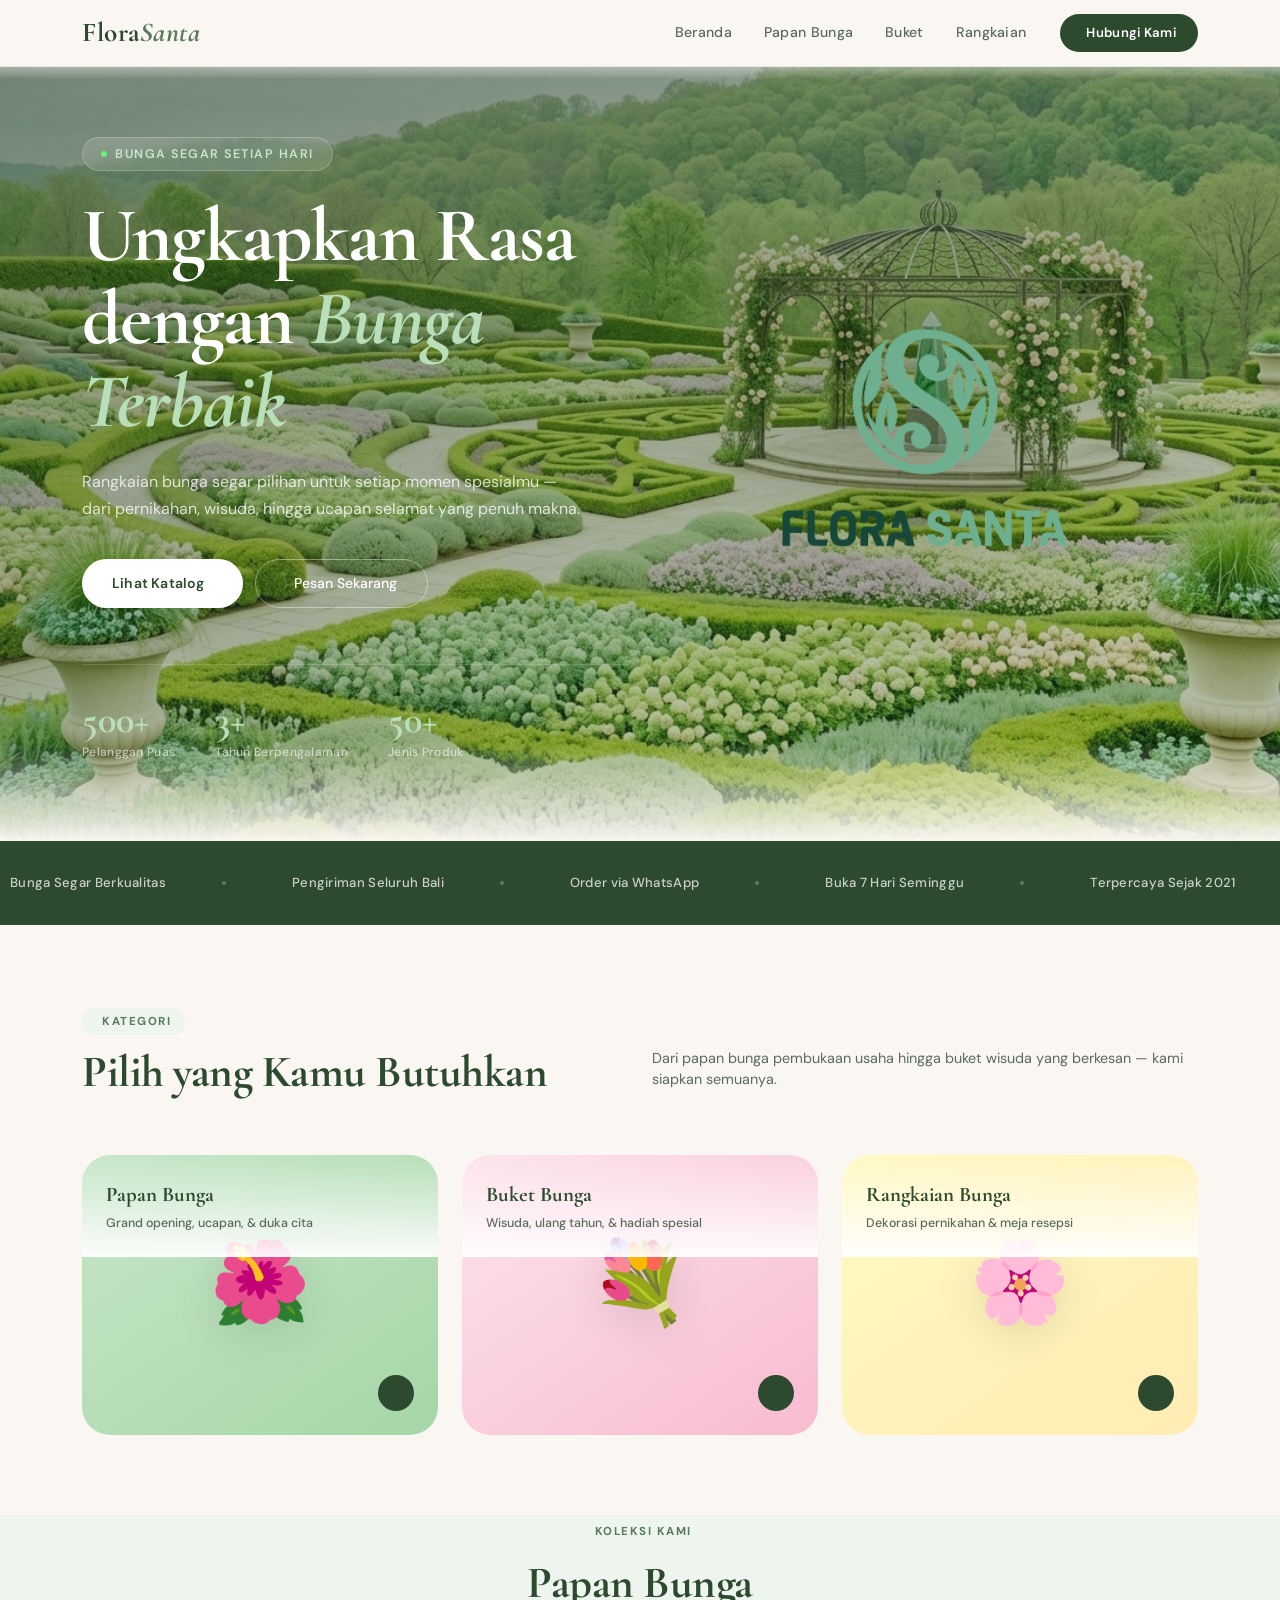
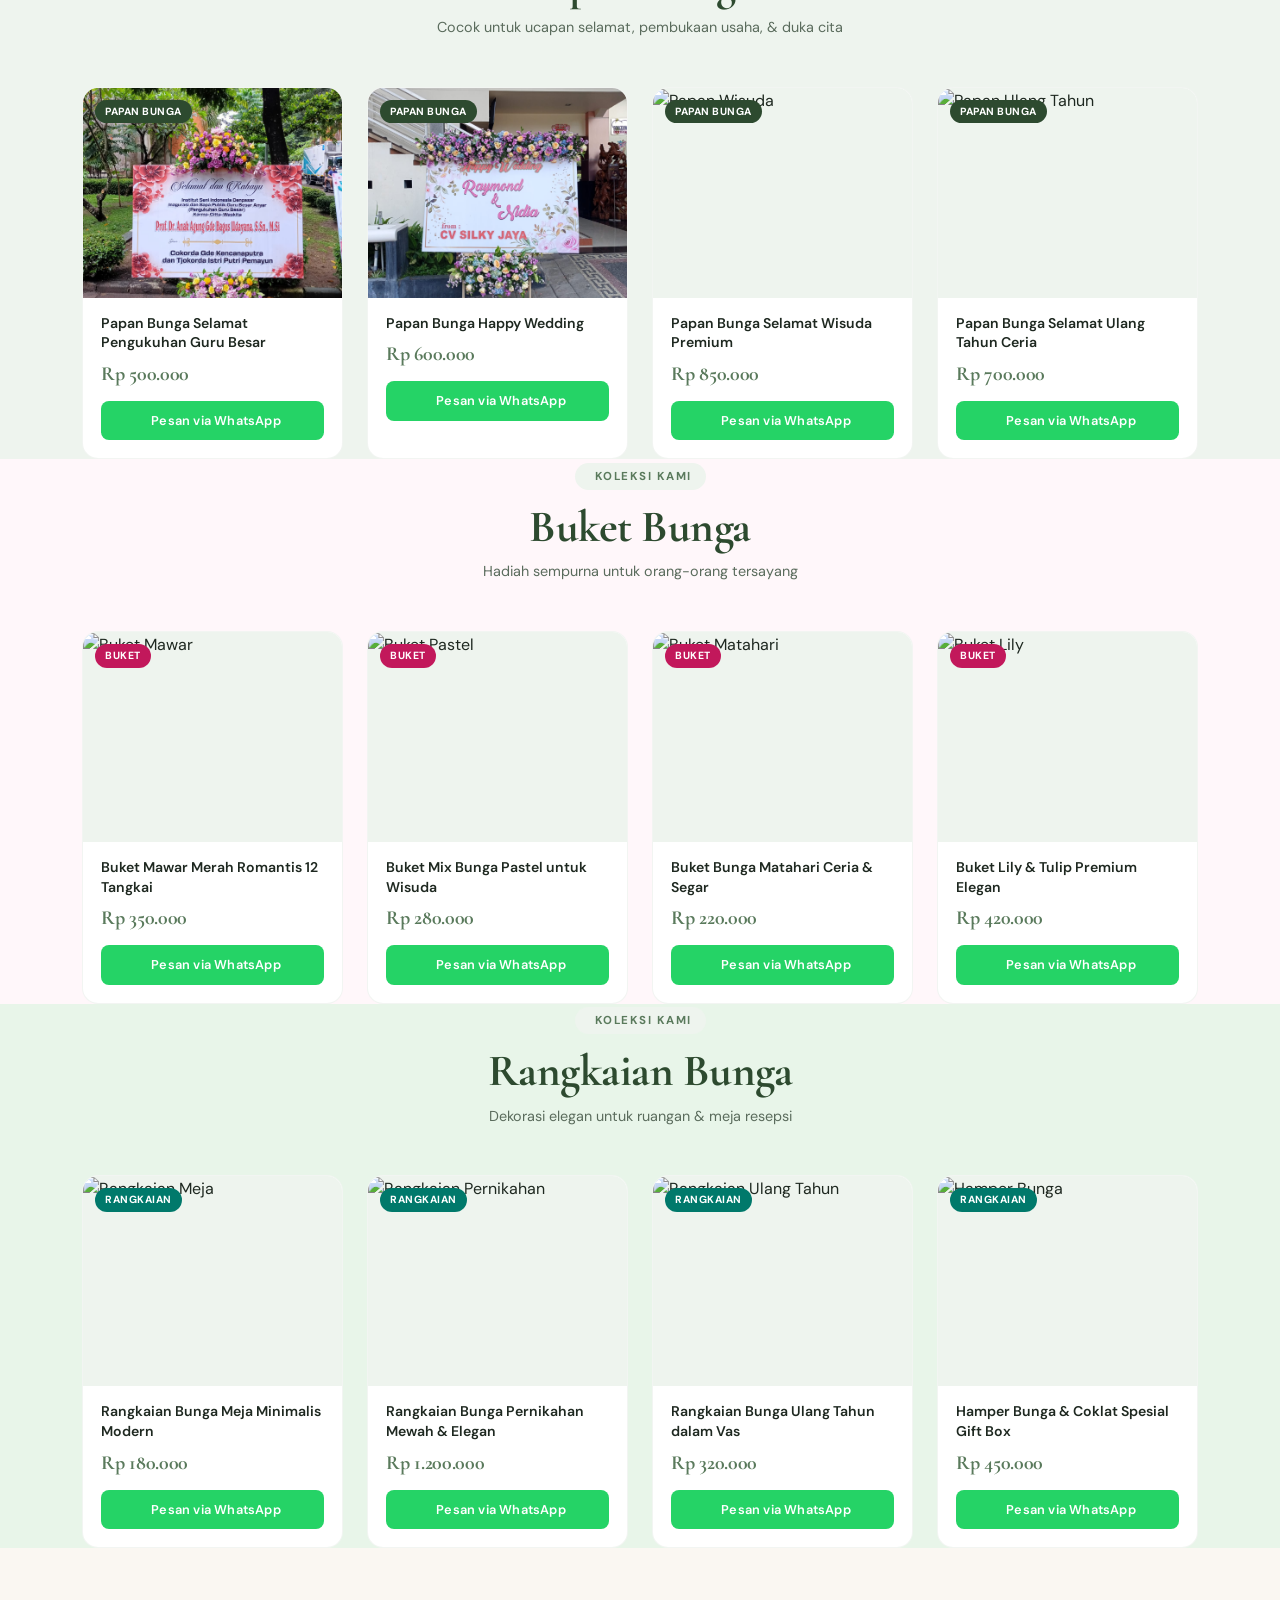
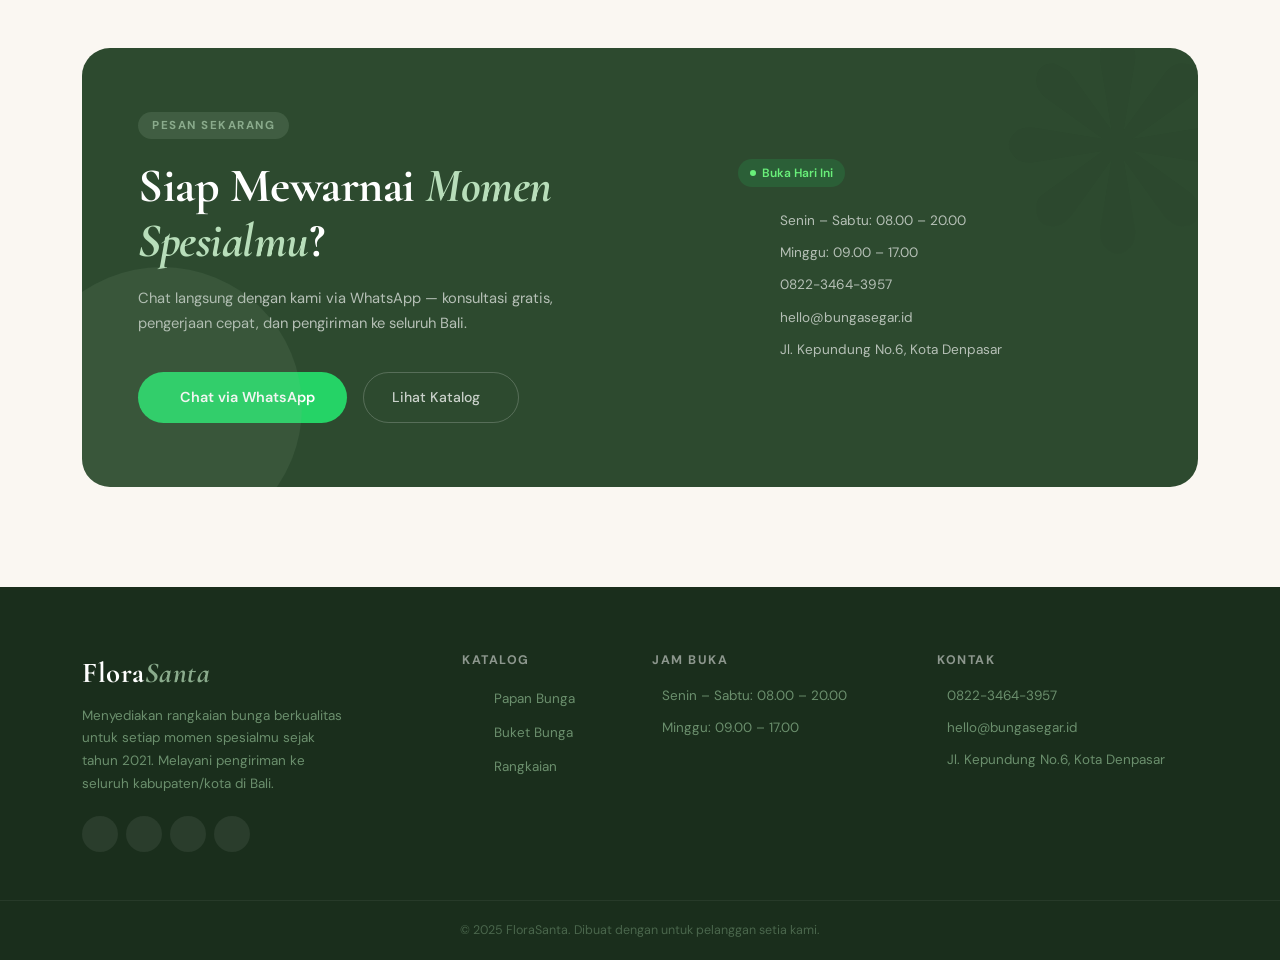
==== commit 7f4c9e24: "Add files via upload" ====
--- a/index.html
+++ b/index.html
@@ -19,860 +19,426 @@
   <link rel="stylesheet" href="https://cdnjs.cloudflare.com/ajax/libs/aos/2.3.4/aos.css"/>
 
   <style>
-    /* ═══════════════════════════════════════
-       ROOT & BASE
-    ═══════════════════════════════════════ */
+    /* ═══════════════════════════════════════ ROOT & BASE ═══════════════════════════════════════ */
     :root {
-      --sage:       #5a7a5c;
-      --sage-light: #8aab8c;
-      --sage-dark:  #2d4a2f;
-      --sage-pale:  #eef4ee;
-      --cream:      #faf7f2;
-      --cream-dark: #f0e9de;
-      --bark:       #6b4f3a;
-      --gold:       #c9a96e;
-      --text:       #1e2820;
-      --text-soft:  #5a6b5c;
-      --white:      #ffffff;
-      --radius-sm:  8px;
-      --radius-md:  16px;
-      --radius-lg:  28px;
-      --shadow-soft: 0 4px 24px rgba(45,74,47,0.10);
-      --shadow-card: 0 8px 40px rgba(45,74,47,0.13);
-      --transition:  all 0.35s cubic-bezier(0.4, 0, 0.2, 1);
-    }
-
+      --sage: #5a7a5c; --sage-light: #8aab8c; --sage-dark: #2d4a2f; --sage-pale: #eef4ee;
+      --cream: #faf7f2; --cream-dark: #f0e9de; --bark: #6b4f3a; --gold: #c9a96e;
+      --text: #1e2820; --text-soft: #5a6b5c; --white: #ffffff;
+      --radius-sm: 8px; --radius-md: 16px; --radius-lg: 28px;
+      --shadow-soft: 0 4px 24px rgba(45,74,47,0.10); --shadow-card: 0 8px 40px rgba(45,74,47,0.13);
+      --transition: all 0.35s cubic-bezier(0.4, 0, 0.2, 1);
+    }
     *, *::before, *::after { box-sizing: border-box; margin: 0; padding: 0; }
-
     html { scroll-behavior: smooth; }
-
     body {
       font-family: 'DM Sans', sans-serif;
       background-color: var(--cream);
       color: var(--text);
       overflow-x: hidden;
-    }
-
-    /* ═══════════════════════════════════════
-       SCROLL PROGRESS BAR
-    ═══════════════════════════════════════ */
-    #progress-bar {
+      cursor: default;
+    }
+
+    /* ═══════════════════════════════════════ FLOATING PETALS BACKGROUND ═══════════════════════════════════════ */
+    #petals-canvas {
       position: fixed;
       top: 0; left: 0;
-      height: 3px;
-      width: 0%;
+      width: 100%; height: 100%;
+      pointer-events: none;
+      z-index: 0;
+      opacity: 0.6;
+    }
+
+    /* ═══════════════════════════════════════ PROGRESS BAR ═══════════════════════════════════════ */
+    #progress-bar {
+      position: fixed; top: 0; left: 0; height: 3px; width: 0%;
       background: linear-gradient(90deg, var(--sage), var(--gold));
-      z-index: 9999;
-      transition: width 0.1s linear;
-    }
-
-    /* ═══════════════════════════════════════
-       NAVBAR
-    ═══════════════════════════════════════ */
+      z-index: 9999; transition: width 0.1s linear;
+    }
+
+    /* ═══════════════════════════════════════ NAVBAR ═══════════════════════════════════════ */
     .navbar {
       background: rgba(250,247,242,0.92) !important;
-      backdrop-filter: blur(16px);
-      -webkit-backdrop-filter: blur(16px);
+      backdrop-filter: blur(16px); -webkit-backdrop-filter: blur(16px);
       border-bottom: 1px solid rgba(90,122,92,0.12);
-      padding: 14px 0;
-      transition: var(--transition);
-    }
-    .navbar.scrolled {
-      padding: 10px 0;
-      box-shadow: 0 4px 20px rgba(45,74,47,0.08);
-    }
+      padding: 14px 0; transition: var(--transition); position: relative; z-index: 1000;
+    }
+    .navbar.scrolled { padding: 10px 0; box-shadow: 0 4px 20px rgba(45,74,47,0.08); }
     .navbar-brand {
-      font-family: 'Cormorant Garamond', serif;
-      font-size: 1.7rem;
-      font-weight: 700;
-      color: var(--sage-dark) !important;
-      letter-spacing: 0.5px;
-      line-height: 1;
-    }
-    .navbar-brand em {
-      font-style: italic;
-      color: var(--sage);
-    }
+      font-family: 'Cormorant Garamond', serif; font-size: 1.7rem; font-weight: 700;
+      color: var(--sage-dark) !important; letter-spacing: 0.5px; line-height: 1;
+    }
+    .navbar-brand em { font-style: italic; color: var(--sage); }
     .nav-link {
-      font-size: 0.88rem;
-      font-weight: 500;
-      color: var(--text-soft) !important;
-      letter-spacing: 0.3px;
-      padding: 6px 14px !important;
-      position: relative;
-      transition: var(--transition);
+      font-size: 0.88rem; font-weight: 500; color: var(--text-soft) !important;
+      letter-spacing: 0.3px; padding: 6px 14px !important; position: relative; transition: var(--transition);
     }
     .nav-link::after {
-      content: '';
-      position: absolute;
-      bottom: 0; left: 14px; right: 14px;
-      height: 1.5px;
-      background: var(--sage);
-      transform: scaleX(0);
-      transition: transform 0.3s ease;
+      content: ''; position: absolute; bottom: 0; left: 14px; right: 14px;
+      height: 1.5px; background: var(--sage); transform: scaleX(0); transition: transform 0.3s ease;
     }
     .nav-link:hover { color: var(--sage-dark) !important; }
     .nav-link:hover::after { transform: scaleX(1); }
     .btn-nav {
-      background: var(--sage-dark);
-      color: var(--white) !important;
-      font-size: 0.82rem;
-      font-weight: 600;
-      padding: 9px 22px !important;
-      border-radius: 50px;
-      letter-spacing: 0.3px;
-      transition: var(--transition);
-    }
-    .btn-nav:hover {
-      background: var(--sage) !important;
-      transform: translateY(-1px);
-      box-shadow: 0 6px 18px rgba(45,74,47,0.25);
-    }
+      background: var(--sage-dark); color: var(--white) !important; font-size: 0.82rem;
+      font-weight: 600; padding: 9px 22px !important; border-radius: 50px;
+      letter-spacing: 0.3px; transition: var(--transition);
+    }
+    .btn-nav:hover { background: var(--sage) !important; transform: translateY(-1px); box-shadow: 0 6px 18px rgba(45,74,47,0.25); }
     .btn-nav::after { display: none; }
-    .navbar-toggler {
-      border: none;
-      padding: 4px 8px;
-    }
+    .navbar-toggler { border: none; padding: 4px 8px; }
     .navbar-toggler:focus { box-shadow: none; }
     .navbar-toggler-icon {
       background-image: url("data:image/svg+xml,%3csvg xmlns='http://www.w3.org/2000/svg' viewBox='0 0 30 30'%3e%3cpath stroke='rgba(45,74,47,0.9)' stroke-linecap='round' stroke-miterlimit='10' stroke-width='2' d='M4 7h22M4 15h22M4 23h22'/%3e%3c/svg%3e");
     }
 
-    /* ═══════════════════════════════════════
-       HERO
-    ═══════════════════════════════════════ */
+    /* ═══════════════════════════════════════ HERO ═══════════════════════════════════════ */
     .hero {
-      min-height: 100vh;
-      background:
-        linear-gradient(160deg, rgba(20,45,22,0.55) 0%, rgba(35,60,30,0.35) 60%, rgba(20,30,18,0.2) 100%),
-        url('kebunbunga.png') center/cover no-repeat fixed;
-      display: flex;
-      align-items: center;
-      padding: 120px 0 80px;
-      position: relative;
-      overflow: hidden;
+      min-height: auto;
+      background: linear-gradient(160deg, rgba(20,45,22,0.55) 0%, rgba(35,60,30,0.35) 60%, rgba(20,30,18,0.2) 100%), url('kebunbunga.png') center/cover no-repeat fixed;
+      display: flex; align-items: flex-start; padding:70px 0 80px; position: relative; overflow: hidden;
     }
     .hero::before {
-      content: '';
-      position: absolute;
-      bottom: -1px; left: 0; right: 0;
-      height: 100px;
-      background: linear-gradient(to bottom, transparent, var(--cream));
-      pointer-events: none;
+      content: ''; position: absolute; bottom: -1px; left: 0; right: 0; height: 100px;
+      background: linear-gradient(to bottom, transparent, var(--cream)); pointer-events: none;
     }
     .hero-eyebrow {
-      display: inline-flex;
-      align-items: center;
-      gap: 8px;
-      background: rgba(255,255,255,0.12);
-      color: #c8e6ca;
-      border: 1px solid rgba(255,255,255,0.2);
-      padding: 7px 18px;
-      border-radius: 50px;
-      font-size: 0.78rem;
-      font-weight: 600;
-      letter-spacing: 1.5px;
-      text-transform: uppercase;
-      backdrop-filter: blur(8px);
-      margin-bottom: 24px;
+      display: inline-flex; align-items: center; gap: 8px;
+      background: rgba(255,255,255,0.12); color: #c8e6ca; border: 1px solid rgba(255,255,255,0.2);
+      padding: 7px 18px; border-radius: 50px; font-size: 0.78rem; font-weight: 600;
+      letter-spacing: 1.5px; text-transform: uppercase; backdrop-filter: blur(8px); margin-bottom: 24px;
     }
     .hero-eyebrow span {
-      width: 6px; height: 6px;
-      background: #69f07a;
-      border-radius: 50%;
+      width: 6px; height: 6px; background: #69f07a; border-radius: 50%;
       animation: pulse-dot 2s infinite;
     }
-    @keyframes pulse-dot {
-      0%, 100% { opacity: 1; transform: scale(1); }
-      50% { opacity: 0.5; transform: scale(0.8); }
-    }
+    @keyframes pulse-dot { 0%, 100% { opacity: 1; transform: scale(1); } 50% { opacity: 0.5; transform: scale(0.8); } }
     .hero h1 {
-      font-family: 'Cormorant Garamond', serif;
-      font-size: clamp(2.8rem, 6vw, 5rem);
-      font-weight: 700;
-      line-height: 1.08;
-      color: #ffffff;
-      letter-spacing: -1px;
-      margin-bottom: 24px;
-    }
-    .hero h1 em {
-      font-style: italic;
-      color: #b8deba;
-    }
+      font-family: 'Cormorant Garamond', serif; font-size: clamp(2.8rem, 6vw, 5rem);
+      font-weight: 700; line-height: 1.08; color: #ffffff; letter-spacing: -1px; margin-bottom: 24px;
+    }
+    .hero h1 em { font-style: italic; color: #b8deba; }
     .hero-desc {
-      font-size: 1rem;
-      color: rgba(255,255,255,0.78);
-      max-width: 500px;
-      line-height: 1.7;
-      margin-bottom: 36px;
-    }
-    .hero-ctas {
-      display: flex;
-      flex-wrap: wrap;
-      gap: 12px;
-    }
+      font-size: 1rem; color: rgba(255,255,255,0.78); max-width: 500px; line-height: 1.7; margin-bottom: 36px;
+    }
+    .hero-ctas { display: flex; flex-wrap: wrap; gap: 12px; }
     .btn-primary-hero {
-      background: var(--white);
-      color: var(--sage-dark);
-      font-weight: 600;
-      font-size: 0.88rem;
-      padding: 14px 30px;
-      border-radius: 50px;
-      border: none;
-      text-decoration: none;
-      display: inline-flex;
-      align-items: center;
-      gap: 8px;
-      transition: var(--transition);
-      letter-spacing: 0.2px;
+      background: var(--white); color: var(--sage-dark); font-weight: 600; font-size: 0.88rem;
+      padding: 14px 30px; border-radius: 50px; border: none; text-decoration: none;
+      display: inline-flex; align-items: center; gap: 8px; transition: var(--transition); letter-spacing: 0.2px;
     }
     .btn-primary-hero:hover {
-      background: #e8f5e9;
-      color: var(--sage-dark);
-      transform: translateY(-2px);
+      background: #e8f5e9; color: var(--sage-dark); transform: translateY(-2px);
       box-shadow: 0 10px 30px rgba(0,0,0,0.15);
     }
     .btn-ghost-hero {
-      background: transparent;
-      color: #fff;
-      font-weight: 500;
-      font-size: 0.88rem;
-      padding: 13px 30px;
-      border-radius: 50px;
-      border: 1.5px solid rgba(255,255,255,0.4);
-      text-decoration: none;
-      display: inline-flex;
-      align-items: center;
-      gap: 8px;
-      transition: var(--transition);
+      background: transparent; color: #fff; font-weight: 500; font-size: 0.88rem;
+      padding: 13px 30px; border-radius: 50px; border: 1.5px solid rgba(255,255,255,0.4);
+      text-decoration: none; display: inline-flex; align-items: center; gap: 8px; transition: var(--transition);
     }
     .btn-ghost-hero:hover {
-      background: rgba(255,255,255,0.12);
-      border-color: rgba(255,255,255,0.7);
-      color: #fff;
-      transform: translateY(-2px);
+      background: rgba(255,255,255,0.12); border-color: rgba(255,255,255,0.7);
+      color: #fff; transform: translateY(-2px);
     }
     .hero-stats {
-      display: flex;
-      gap: 40px;
-      margin-top: 56px;
-      padding-top: 36px;
+      display: flex; gap: 40px; margin-top: 56px; padding-top: 36px;
       border-top: 1px solid rgba(255,255,255,0.15);
     }
     .stat-item {}
     .stat-num {
-      font-family: 'Cormorant Garamond', serif;
-      font-size: 2.4rem;
-      font-weight: 700;
-      color: #b8deba;
-      line-height: 1;
+      font-family: 'Cormorant Garamond', serif; font-size: 2.4rem; font-weight: 700;
+      color: #b8deba; line-height: 1;
     }
     .stat-lbl {
-      font-size: 0.75rem;
-      color: rgba(255,255,255,0.6);
-      font-weight: 500;
-      letter-spacing: 0.3px;
-      margin-top: 4px;
+      font-size: 0.75rem; color: rgba(255,255,255,0.6); font-weight: 500;
+      letter-spacing: 0.3px; margin-top: 4px;
     }
     .hero-logo-wrap {
-      display: flex;
-      align-items: center;
-      justify-content: center;
-      height: 100%;
+      display: flex; align-items: center; justify-content: center; height: 100%;
     }
     .hero-logo-wrap img {
-      max-width: 420px;
-      width: 100%;
-      filter: drop-shadow(0 20px 60px rgba(0,0,0,0.3));
+      max-width: 420px; width: 100%; filter: drop-shadow(0 20px 60px rgba(0,0,0,0.3));
       animation: float 6s ease-in-out infinite;
     }
-    @keyframes float {
-      0%, 100% { transform: translateY(0px); }
-      50% { transform: translateY(-14px); }
-    }
-
-    /* ═══════════════════════════════════════
-       FEATURED CATEGORIES
-    ═══════════════════════════════════════ */
-    .featured-section {
-      padding: 80px 0;
-      background: var(--cream);
-    }
+    @keyframes float { 0%, 100% { transform: translateY(0px); } 50% { transform: translateY(-14px); } }
+
+    /* ═══════════════════════════════════════ FEATURED CATEGORIES ═══════════════════════════════════════ */
+    .featured-section { padding: 80px 0; background: var(--cream); position: relative; z-index: 1; }
     .feature-card {
-      background: var(--white);
-      border-radius: var(--radius-lg);
-      overflow: hidden;
-      position: relative;
-      cursor: pointer;
-      transition: var(--transition);
-      height: 280px;
-      display: flex;
-      flex-direction: column;
-      justify-content: flex-end;
-      text-decoration: none;
-    }
-    .feature-card:hover {
-      transform: translateY(-6px);
-      box-shadow: var(--shadow-card);
-    }
-    .feature-card-bg {
-      position: absolute;
-      inset: 0;
-      transition: transform 0.5s ease;
-    }
-    .feature-card:hover .feature-card-bg {
-      transform: scale(1.04);
-    }
+      background: var(--white); border-radius: var(--radius-lg); overflow: hidden;
+      position: relative; cursor: pointer; transition: var(--transition); height: 280px;
+      display: flex; flex-direction: column; justify-content: flex-end; text-decoration: none;
+    }
+    .feature-card:hover { transform: translateY(-6px); box-shadow: var(--shadow-card); }
+    .feature-card-bg { position: absolute; inset: 0; transition: transform 0.5s ease; }
+    .feature-card:hover .feature-card-bg { transform: scale(1.04); }
     .fc-1 { background: linear-gradient(145deg, #c8e6c9 0%, #a5d6a7 100%); }
     .fc-2 { background: linear-gradient(145deg, #fce4ec 0%, #f8bbd0 100%); }
     .fc-3 { background: linear-gradient(145deg, #fff9c4 0%, #ffecb3 100%); }
     .feature-card-emoji {
-      position: absolute;
-      top: 50%;
-      left: 50%;
-      transform: translate(-50%, -60%);
-      font-size: 5rem;
-      filter: drop-shadow(0 8px 20px rgba(0,0,0,0.1));
-      transition: transform 0.4s ease;
-    }
-    .feature-card:hover .feature-card-emoji {
-      transform: translate(-50%, -65%) scale(1.1);
-    }
+      position: absolute; top: 50%; left: 50%; transform: translate(-50%, -60%);
+      font-size: 5rem; filter: drop-shadow(0 8px 20px rgba(0,0,0,0.1)); transition: transform 0.4s ease;
+    }
+    .feature-card:hover .feature-card-emoji { transform: translate(-50%, -65%) scale(1.1); }
     .feature-card-body {
-      position: relative;
-      z-index: 2;
-      padding: 24px;
+      position: relative; z-index: 2; padding: 24px;
       background: linear-gradient(to top, rgba(255,255,255,0.95) 0%, rgba(255,255,255,0.0) 100%);
     }
     .feature-card-title {
-      font-family: 'Cormorant Garamond', serif;
-      font-size: 1.3rem;
-      font-weight: 700;
-      color: var(--sage-dark);
-      margin-bottom: 4px;
-    }
-    .feature-card-sub {
-      font-size: 0.78rem;
-      color: var(--text-soft);
-      font-weight: 500;
-    }
+      font-family: 'Cormorant Garamond', serif; font-size: 1.3rem; font-weight: 700;
+      color: var(--sage-dark); margin-bottom: 4px;
+    }
+    .feature-card-sub { font-size: 0.78rem; color: var(--text-soft); font-weight: 500; }
     .feature-card-arrow {
-      position: absolute;
-      bottom: 24px;
-      right: 24px;
-      width: 36px;
-      height: 36px;
-      background: var(--sage-dark);
-      border-radius: 50%;
-      display: flex;
-      align-items: center;
-      justify-content: center;
-      color: white;
-      font-size: 0.85rem;
-      transition: var(--transition);
-    }
-    .feature-card:hover .feature-card-arrow {
-      background: var(--sage);
-      transform: translate(2px, -2px);
-    }
-
-    /* ═══════════════════════════════════════
-       SECTION HEADERS
-    ═══════════════════════════════════════ */
+      position: absolute; bottom: 24px; right: 24px; width: 36px; height: 36px;
+      background: var(--sage-dark); border-radius: 50%; display: flex; align-items: center;
+      justify-content: center; color: white; font-size: 0.85rem; transition: var(--transition);
+    }
+    .feature-card:hover .feature-card-arrow { background: var(--sage); transform: translate(2px, -2px); }
+
+    /* ═══════════════════════════════════════ SECTION HEADERS ═══════════════════════════════════════ */
     .section-tag {
-      display: inline-flex;
-      align-items: center;
-      gap: 6px;
-      background: var(--sage-pale);
-      color: var(--sage);
-      padding: 5px 14px;
-      border-radius: 50px;
-      font-size: 0.72rem;
-      font-weight: 700;
-      text-transform: uppercase;
-      letter-spacing: 1.5px;
-      margin-bottom: 12px;
+      display: inline-flex; align-items: center; gap: 6px; background: var(--sage-pale);
+      color: var(--sage); padding: 5px 14px; border-radius: 50px; font-size: 0.72rem;
+      font-weight: 700; text-transform: uppercase; letter-spacing: 1.5px; margin-bottom: 12px;
     }
     .section-tag i { font-size: 0.7rem; }
     .section-heading {
-      font-family: 'Cormorant Garamond', serif;
-      font-size: clamp(1.9rem, 3.5vw, 2.8rem);
-      font-weight: 700;
-      color: var(--sage-dark);
-      letter-spacing: -0.5px;
-      line-height: 1.15;
-    }
-    .section-sub {
-      font-size: 0.9rem;
-      color: var(--text-soft);
-      margin-top: 8px;
-    }
-
-    /* ═══════════════════════════════════════
-       PRODUCT GRID
-    ═══════════════════════════════════════ */
-    .products-section {
-      padding: 80px 0;
-    }
-    .products-section.alt { background: var(--cream-dark); }
-
+      font-family: 'Cormorant Garamond', serif; font-size: clamp(1.9rem, 3.5vw, 2.8rem);
+      font-weight: 700; color: var(--sage-dark); letter-spacing: -0.5px; line-height: 1.15;
+    }
+    .section-sub { font-size: 0.9rem; color: var(--text-soft); margin-top: 8px; }
+
+    /* ═══════════════════════════════════════ PRODUCT GRID ═══════════════════════════════════════ */
+    /* ═══════ BACKGROUND UPGRADE PRODUCTS SECTION ═══════ */
+
+/* Base texture */
+.products-section {
+  background-color: #faf7f2;
+  background-image: radial-gradient(#dcebdc 1px, transparent 1px);
+  background-size: 20px 20px;
+}
+
+/* Papan bunga */
+#papan-bunga {
+  background-color: #eef4ee;
+  background-image: url("https://www.svgbackgrounds.com/wp-content/uploads/2021/05/topography.svg");
+  background-size: cover;
+}
+
+/* Buket */
+#buket {
+  background-color: #fff7fa;
+  background-image: url("https://www.svgbackgrounds.com/wp-content/uploads/2021/05/leaf.svg");
+  background-size: cover;
+}
+
+/* Rangkaian */
+#rangkaian {
+  background-color: #e8f5e9;
+  background-image: url("https://www.svgbackgrounds.com/wp-content/uploads/2021/05/stacked-waves-haikei.svg");
+  background-size: cover;
+}
+
+/* Soft top fade biar transisi halus */
+.products-section::before {
+  content: "";
+  position: absolute;
+  top: -1px;
+  left: 0;
+  width: 100%;
+  height: 80px;
+  background: linear-gradient(to bottom, #faf7f2, transparent);
+}
+    .products-section.alt { background: none; }
     .product-card {
-      background: var(--white);
-      border-radius: var(--radius-md);
-      overflow: hidden;
-      transition: var(--transition);
-      cursor: pointer;
-      height: 100%;
+      background: var(--white); border-radius: var(--radius-md); overflow: hidden;
+      transition: var(--transition); cursor: pointer; height: 100%;
       border: 1px solid rgba(90,122,92,0.08);
     }
-    .product-card:hover {
-      transform: translateY(-6px);
-      box-shadow: var(--shadow-card);
-    }
-    .card-img-wrap {
-      position: relative;
-      overflow: hidden;
-      height: 210px;
-      background: var(--sage-pale);
-    }
-    .card-img-wrap img {
-      width: 100%;
-      height: 100%;
-      object-fit: cover;
-      transition: transform 0.5s ease;
-    }
-    .product-card:hover .card-img-wrap img {
-      transform: scale(1.07);
-    }
+    .product-card:hover { transform: translateY(-6px); box-shadow: var(--shadow-card); }
+    .card-img-wrap { position: relative; overflow: hidden; height: 210px; background: var(--sage-pale); }
+    .card-img-wrap img { width: 100%; height: 100%; object-fit: cover; transition: transform 0.5s ease; }
+    .product-card:hover .card-img-wrap img { transform: scale(1.07); }
     .card-tag {
-      position: absolute;
-      top: 12px;
-      left: 12px;
-      background: var(--sage-dark);
-      color: white;
-      font-size: 0.65rem;
-      font-weight: 700;
-      padding: 4px 10px;
-      border-radius: 50px;
-      letter-spacing: 0.5px;
-      text-transform: uppercase;
+      position: absolute; top: 12px; left: 12px; background: var(--sage-dark); color: white;
+      font-size: 0.65rem; font-weight: 700; padding: 4px 10px; border-radius: 50px;
+      letter-spacing: 0.5px; text-transform: uppercase;
     }
     .card-tag.pink { background: #c2185b; }
     .card-tag.teal { background: #00796b; }
-    .card-content {
-      padding: 16px 18px 18px;
-    }
+    .card-content { padding: 16px 18px 18px; }
     .card-name {
-      font-size: 0.88rem;
-      font-weight: 600;
-      color: var(--text);
-      margin-bottom: 6px;
-      line-height: 1.4;
-      display: -webkit-box;
-      -webkit-line-clamp: 2;
-      -webkit-box-orient: vertical;
-      overflow: hidden;
+      font-size: 0.88rem; font-weight: 600; color: var(--text); margin-bottom: 6px; line-height: 1.4;
+      display: -webkit-box; -webkit-line-clamp: 2; -webkit-box-orient: vertical; overflow: hidden;
     }
     .card-price {
-      font-family: 'Cormorant Garamond', serif;
-      font-size: 1.25rem;
-      font-weight: 700;
-      color: var(--sage);
-      margin-bottom: 12px;
-      letter-spacing: -0.3px;
+      font-family: 'Cormorant Garamond', serif; font-size: 1.25rem; font-weight: 700;
+      color: var(--sage); margin-bottom: 12px; letter-spacing: -0.3px;
     }
     .btn-wa {
-      display: flex;
-      align-items: center;
-      justify-content: center;
-      gap: 7px;
-      width: 100%;
-      background: #25d366;
-      color: white;
-      font-size: 0.8rem;
-      font-weight: 600;
-      padding: 10px 14px;
-      border-radius: var(--radius-sm);
-      border: none;
-      text-decoration: none;
-      transition: var(--transition);
-      letter-spacing: 0.2px;
-    }
-    .btn-wa:hover {
-      background: #1aad4f;
-      color: white;
-      transform: translateY(-1px);
-    }
-
-    /* ═══════════════════════════════════════
-       TRUST BAR
-    ═══════════════════════════════════════ */
+      display: flex; align-items: center; justify-content: center; gap: 7px; width: 100%;
+      background: #25d366; color: white; font-size: 0.8rem; font-weight: 600;
+      padding: 10px 14px; border-radius: var(--radius-sm); border: none; text-decoration: none;
+      transition: var(--transition); letter-spacing: 0.2px;
+    }
+    .btn-wa:hover { background: #1aad4f; color: white; transform: translateY(-1px); }
+
+    /* ═══════════════════════════════════════ TRUST BAR ═══════════════════════════════════════ */
     .trust-bar {
-      background: var(--sage-dark);
-      padding: 32px 0;
-      overflow: hidden;
+      background: var(--sage-dark); padding: 32px 0; overflow: hidden; position: relative; z-index: 1;
     }
     .trust-items {
-      display: flex;
-      gap: 56px;
-      align-items: center;
-      animation: scroll-left 18s linear infinite;
+      display: flex; gap: 56px; align-items: center; animation: scroll-left 18s linear infinite;
       width: max-content;
     }
-    @keyframes scroll-left {
-      0% { transform: translateX(0); }
-      100% { transform: translateX(-50%); }
-    }
+    @keyframes scroll-left { 0% { transform: translateX(0); } 100% { transform: translateX(-50%); } }
     .trust-item {
-      display: flex;
-      align-items: center;
-      gap: 10px;
-      white-space: nowrap;
-      color: rgba(255,255,255,0.75);
-      font-size: 0.82rem;
-      font-weight: 500;
-      letter-spacing: 0.3px;
-    }
-    .trust-item i {
-      color: var(--sage-light);
-      font-size: 1rem;
-    }
-    .trust-dot {
-      width: 4px;
-      height: 4px;
-      background: var(--sage-light);
-      border-radius: 50%;
-      opacity: 0.5;
-    }
-
-    /* ═══════════════════════════════════════
-       CTA BANNER
-    ═══════════════════════════════════════ */
-    .cta-banner {
-      padding: 100px 0;
-      background: var(--cream);
-    }
+      display: flex; align-items: center; gap: 10px; white-space: nowrap;
+      color: rgba(255,255,255,0.75); font-size: 0.82rem; font-weight: 500; letter-spacing: 0.3px;
+    }
+    .trust-item i { color: var(--sage-light); font-size: 1rem; }
+    .trust-dot { width: 4px; height: 4px; background: var(--sage-light); border-radius: 50%; opacity: 0.5; }
+
+    /* ═══════════════════════════════════════ CTA BANNER ═══════════════════════════════════════ */
+    .cta-banner { padding: 100px 0; background: var(--cream); position: relative; z-index: 1; }
     .cta-box {
-      background: var(--sage-dark);
-      border-radius: var(--radius-lg);
-      padding: 64px 56px;
-      position: relative;
-      overflow: hidden;
+      background: var(--sage-dark); border-radius: var(--radius-lg); padding: 64px 56px;
+      position: relative; overflow: hidden;
     }
     .cta-box::before {
-      content: '❋';
-      position: absolute;
-      font-size: 18rem;
-      top: -40px;
-      right: -40px;
-      opacity: 0.04;
-      line-height: 1;
-      pointer-events: none;
+      content: '❋'; position: absolute; font-size: 18rem; top: -40px; right: -40px;
+      opacity: 0.04; line-height: 1; pointer-events: none;
     }
     .cta-box::after {
-      content: '';
-      position: absolute;
-      bottom: -60px;
-      left: -60px;
-      width: 280px;
-      height: 280px;
-      border-radius: 50%;
-      background: rgba(138,171,140,0.12);
-      pointer-events: none;
+      content: ''; position: absolute; bottom: -60px; left: -60px; width: 280px; height: 280px;
+      border-radius: 50%; background: rgba(138,171,140,0.12); pointer-events: none;
     }
     .cta-tag {
-      display: inline-block;
-      background: rgba(138,171,140,0.2);
-      color: var(--sage-light);
-      padding: 5px 14px;
-      border-radius: 50px;
-      font-size: 0.72rem;
-      font-weight: 700;
-      letter-spacing: 1.5px;
-      text-transform: uppercase;
-      margin-bottom: 20px;
+      display: inline-block; background: rgba(138,171,140,0.2); color: var(--sage-light);
+      padding: 5px 14px; border-radius: 50px; font-size: 0.72rem; font-weight: 700;
+      letter-spacing: 1.5px; text-transform: uppercase; margin-bottom: 20px;
     }
     .cta-box h2 {
-      font-family: 'Cormorant Garamond', serif;
-      font-size: clamp(2rem, 4vw, 3rem);
-      font-weight: 700;
-      color: white;
-      line-height: 1.15;
-      margin-bottom: 16px;
-      letter-spacing: -0.5px;
-    }
-    .cta-box h2 em {
-      font-style: italic;
-      color: #b8deba;
-    }
+      font-family: 'Cormorant Garamond', serif; font-size: clamp(2rem, 4vw, 3rem);
+      font-weight: 700; color: white; line-height: 1.15; margin-bottom: 16px; letter-spacing: -0.5px;
+    }
+    .cta-box h2 em { font-style: italic; color: #b8deba; }
     .cta-box p {
-      color: rgba(255,255,255,0.65);
-      font-size: 0.92rem;
-      line-height: 1.7;
-      margin-bottom: 36px;
-      max-width: 480px;
+      color: rgba(255,255,255,0.65); font-size: 0.92rem; line-height: 1.7;
+      margin-bottom: 36px; max-width: 480px;
     }
     .btn-cta-wa {
-      display: inline-flex;
-      align-items: center;
-      gap: 10px;
-      background: #25d366;
-      color: white;
-      font-weight: 600;
-      font-size: 0.9rem;
-      padding: 15px 32px;
-      border-radius: 50px;
-      text-decoration: none;
-      transition: var(--transition);
+      display: inline-flex; align-items: center; gap: 10px; background: #25d366; color: white;
+      font-weight: 600; font-size: 0.9rem; padding: 15px 32px; border-radius: 50px;
+      text-decoration: none; transition: var(--transition);
     }
     .btn-cta-wa:hover {
-      background: #1aad4f;
-      color: white;
-      transform: translateY(-2px);
+      background: #1aad4f; color: white; transform: translateY(-2px);
       box-shadow: 0 10px 30px rgba(37,211,102,0.35);
     }
     .btn-cta-outline {
-      display: inline-flex;
-      align-items: center;
-      gap: 10px;
-      background: transparent;
-      color: rgba(255,255,255,0.75);
-      font-weight: 500;
-      font-size: 0.88rem;
-      padding: 14px 28px;
-      border-radius: 50px;
-      border: 1px solid rgba(255,255,255,0.2);
-      text-decoration: none;
-      transition: var(--transition);
+      display: inline-flex; align-items: center; gap: 10px; background: transparent;
+      color: rgba(255,255,255,0.75); font-weight: 500; font-size: 0.88rem;
+      padding: 14px 28px; border-radius: 50px; border: 1px solid rgba(255,255,255,0.2);
+      text-decoration: none; transition: var(--transition);
     }
     .btn-cta-outline:hover {
-      color: white;
-      border-color: rgba(255,255,255,0.5);
-      background: rgba(255,255,255,0.06);
-    }
-    .cta-info-list {
-      list-style: none;
-    }
+      color: white; border-color: rgba(255,255,255,0.5); background: rgba(255,255,255,0.06);
+    }
+    .cta-info-list { list-style: none; }
     .cta-info-list li {
-      display: flex;
-      align-items: center;
-      gap: 10px;
-      color: rgba(255,255,255,0.65);
-      font-size: 0.85rem;
-      margin-bottom: 12px;
-    }
-    .cta-info-list li i {
-      color: var(--sage-light);
-      font-size: 1rem;
-      flex-shrink: 0;
-    }
+      display: flex; align-items: center; gap: 10px; color: rgba(255,255,255,0.65);
+      font-size: 0.85rem; margin-bottom: 12px;
+    }
+    .cta-info-list li i { color: var(--sage-light); font-size: 1rem; flex-shrink: 0; }
     .open-badge {
-      display: inline-flex;
-      align-items: center;
-      gap: 6px;
-      background: rgba(37,211,102,0.15);
-      color: #69f07a;
-      font-size: 0.75rem;
-      font-weight: 600;
-      padding: 5px 12px;
-      border-radius: 50px;
-      margin-bottom: 24px;
+      display: inline-flex; align-items: center; gap: 6px; background: rgba(37,211,102,0.15);
+      color: #69f07a; font-size: 0.75rem; font-weight: 600; padding: 5px 12px;
+      border-radius: 50px; margin-bottom: 24px;
     }
     .open-badge span {
-      width: 6px; height: 6px;
-      background: #69f07a;
-      border-radius: 50%;
+      width: 6px; height: 6px; background: #69f07a; border-radius: 50%;
       animation: pulse-dot 2s infinite;
     }
 
-    /* ═══════════════════════════════════════
-       FOOTER
-    ═══════════════════════════════════════ */
+    /* ═══════════════════════════════════════ FOOTER ═══════════════════════════════════════ */
     footer {
-      background: #1a2e1c;
-      color: #8aab8c;
-      padding: 64px 0 0;
+      background: #1a2e1c; color: #8aab8c; padding: 64px 0 0; position: relative; z-index: 1;
     }
     .footer-brand {
-      font-family: 'Cormorant Garamond', serif;
-      font-size: 1.8rem;
-      font-weight: 700;
-      color: white;
-      letter-spacing: 0.5px;
+      font-family: 'Cormorant Garamond', serif; font-size: 1.8rem; font-weight: 700;
+      color: white; letter-spacing: 0.5px;
     }
     .footer-brand em { font-style: italic; color: #8aab8c; }
     .footer-desc {
-      font-size: 0.84rem;
-      line-height: 1.7;
-      color: #6b8f6d;
-      margin-top: 10px;
-      max-width: 260px;
-    }
-    .social-links {
-      display: flex;
-      gap: 8px;
-      margin-top: 20px;
-    }
+      font-size: 0.84rem; line-height: 1.7; color: #6b8f6d; margin-top: 10px; max-width: 260px;
+    }
+    .social-links { display: flex; gap: 8px; margin-top: 20px; }
     .social-link {
-      width: 36px;
-      height: 36px;
-      border-radius: 50%;
-      background: rgba(255,255,255,0.07);
-      display: flex;
-      align-items: center;
-      justify-content: center;
-      color: #8aab8c;
-      font-size: 0.9rem;
-      transition: var(--transition);
-      text-decoration: none;
-    }
-    .social-link:hover {
-      background: var(--sage);
-      color: white;
-      transform: translateY(-2px);
-    }
+      width: 36px; height: 36px; border-radius: 50%; background: rgba(255,255,255,0.07);
+      display: flex; align-items: center; justify-content: center; color: #8aab8c;
+      font-size: 0.9rem; transition: var(--transition); text-decoration: none;
+    }
+    .social-link:hover { background: var(--sage); color: white; transform: translateY(-2px); }
     .footer-heading {
-      font-size: 0.78rem;
-      font-weight: 700;
-      text-transform: uppercase;
-      letter-spacing: 1.5px;
-      color: rgba(255,255,255,0.5);
-      margin-bottom: 16px;
-    }
-    .footer-links {
-      list-style: none;
-    }
+      font-size: 0.78rem; font-weight: 700; text-transform: uppercase;
+      letter-spacing: 1.5px; color: rgba(255,255,255,0.5); margin-bottom: 16px;
+    }
+    .footer-links { list-style: none; }
     .footer-links li { margin-bottom: 10px; }
     .footer-links a {
-      font-size: 0.84rem;
-      color: #6b8f6d;
-      text-decoration: none;
-      transition: color 0.2s;
+      font-size: 0.84rem; color: #6b8f6d; text-decoration: none; transition: color 0.2s;
     }
     .footer-links a:hover { color: white; }
     .footer-contact-item {
-      display: flex;
-      align-items: flex-start;
-      gap: 10px;
-      font-size: 0.84rem;
-      color: #6b8f6d;
-      margin-bottom: 12px;
-    }
-    .footer-contact-item i {
-      color: #8aab8c;
-      margin-top: 2px;
-      flex-shrink: 0;
-    }
+      display: flex; align-items: flex-start; gap: 10px; font-size: 0.84rem;
+      color: #6b8f6d; margin-bottom: 12px;
+    }
+    .footer-contact-item i { color: #8aab8c; margin-top: 2px; flex-shrink: 0; }
     .footer-bottom {
-      border-top: 1px solid rgba(255,255,255,0.06);
-      padding: 20px 0;
-      margin-top: 48px;
-      text-align: center;
-      font-size: 0.78rem;
-      color: #4a664c;
-    }
-
-    /* ═══════════════════════════════════════
-       MODAL
-    ═══════════════════════════════════════ */
+      border-top: 1px solid rgba(255,255,255,0.06); padding: 20px 0; margin-top: 48px;
+      text-align: center; font-size: 0.78rem; color: #4a664c;
+    }
+
+    /* ═══════════════════════════════════════ MODAL ═══════════════════════════════════════ */
     #modal-overlay {
-      position: fixed;
-      inset: 0;
-      background: rgba(15,25,16,0.65);
-      backdrop-filter: blur(6px);
-      display: none;
-      align-items: center;
-      justify-content: center;
-      z-index: 9999;
-      padding: 20px;
-      animation: fade-in 0.25s ease;
-    }
-    @keyframes fade-in {
-      from { opacity: 0; }
-      to { opacity: 1; }
-    }
+      position: fixed; inset: 0; background: rgba(15,25,16,0.65); backdrop-filter: blur(6px);
+      display: none; align-items: center; justify-content: center; z-index: 9999;
+      padding: 20px; animation: fade-in 0.25s ease;
+    }
+    @keyframes fade-in { from { opacity: 0; } to { opacity: 1; } }
     .modal-card {
-      background: var(--white);
-      border-radius: var(--radius-lg);
-      width: 100%;
-      max-width: 380px;
-      overflow: hidden;
-      animation: modal-up 0.3s cubic-bezier(0.34, 1.56, 0.64, 1);
+      background: var(--white); border-radius: var(--radius-lg); width: 100%;
+      max-width: 380px; overflow: hidden; animation: modal-up 0.3s cubic-bezier(0.34, 1.56, 0.64, 1);
       position: relative;
     }
     @keyframes modal-up {
       from { transform: translateY(30px) scale(0.95); opacity: 0; }
       to { transform: translateY(0) scale(1); opacity: 1; }
     }
-    .modal-img-wrap {
-      position: relative;
-      height: 240px;
-      overflow: hidden;
-    }
-    .modal-img-wrap img {
-      width: 100%;
-      height: 100%;
-      object-fit: cover;
-    }
+    .modal-img-wrap { position: relative; height: 240px; overflow: hidden; }
+    .modal-img-wrap img { width: 100%; height: 100%; object-fit: cover; }
     .modal-close {
-      position: absolute;
-      top: 12px;
-      right: 12px;
-      width: 32px;
-      height: 32px;
-      background: rgba(0,0,0,0.4);
-      backdrop-filter: blur(4px);
-      border: none;
-      border-radius: 50%;
-      color: white;
-      font-size: 0.85rem;
-      cursor: pointer;
-      display: flex;
-      align-items: center;
-      justify-content: center;
-      transition: background 0.2s;
+      position: absolute; top: 12px; right: 12px; width: 32px; height: 32px;
+      background: rgba(0,0,0,0.4); backdrop-filter: blur(4px); border: none;
+      border-radius: 50%; color: white; font-size: 0.85rem; cursor: pointer;
+      display: flex; align-items: center; justify-content: center; transition: background 0.2s;
     }
     .modal-close:hover { background: rgba(0,0,0,0.65); }
-    .modal-body {
-      padding: 24px;
-    }
-    .modal-name {
-      font-size: 1rem;
-      font-weight: 600;
-      color: var(--text);
-      margin-bottom: 8px;
-      line-height: 1.4;
-    }
+    .modal-body { padding: 24px; }
+    .modal-name { font-size: 1rem; font-weight: 600; color: var(--text); margin-bottom: 8px; line-height: 1.4; }
     .modal-price {
-      font-family: 'Cormorant Garamond', serif;
-      font-size: 1.6rem;
-      font-weight: 700;
-      color: var(--sage);
-      margin-bottom: 20px;
+      font-family: 'Cormorant Garamond', serif; font-size: 1.6rem; font-weight: 700;
+      color: var(--sage); margin-bottom: 20px;
     }
     .btn-wa-modal {
-      display: flex;
-      align-items: center;
-      justify-content: center;
-      gap: 8px;
-      width: 100%;
-      background: #25d366;
-      color: white;
-      font-weight: 600;
-      font-size: 0.9rem;
-      padding: 14px;
-      border-radius: var(--radius-sm);
-      text-decoration: none;
-      transition: var(--transition);
-    }
-    .btn-wa-modal:hover {
-      background: #1aad4f;
-      color: white;
-    }
-
-    /* ═══════════════════════════════════════
-       RESPONSIVE
-    ═══════════════════════════════════════ */
+      display: flex; align-items: center; justify-content: center; gap: 8px; width: 100%;
+      background: #25d366; color: white; font-weight: 600; font-size: 0.9rem;
+      padding: 14px; border-radius: var(--radius-sm); text-decoration: none; transition: var(--transition);
+    }
+    .btn-wa-modal:hover { background: #1aad4f; color: white; }
+
+    /* ═══════════════════════════════════════ RESPONSIVE ═══════════════════════════════════════ */
     @media (max-width: 991px) {
       .hero { padding: 100px 0 60px; min-height: auto; }
       .hero-logo-wrap { margin-top: 40px; }
@@ -887,17 +453,18 @@
       .feature-card { height: 220px; }
       .card-img-wrap { height: 160px; }
     }
-
-    /* AOS custom duration */
     [data-aos] { transition-duration: 600ms !important; }
   </style>
 </head>
 <body>
 
+<!-- Floating Petals Canvas -->
+<canvas id="petals-canvas"></canvas>
+
 <!-- Progress Bar -->
 <div id="progress-bar"></div>
 
-<!-- ═══════ NAVBAR ═══════ -->
+<!-- NAVBAR -->
 <nav class="navbar navbar-expand-lg sticky-top" id="mainNav">
   <div class="container">
     <a class="navbar-brand" href="#">Flora<em>Santa</em></a>
@@ -920,41 +487,26 @@
   </div>
 </nav>
 
-<!-- ═══════ HERO ═══════ -->
+<!-- HERO -->
 <section class="hero" id="beranda">
   <div class="container">
     <div class="row align-items-center gy-4">
       <div class="col-lg-6">
-        <div class="hero-eyebrow" data-aos="fade-down">
-          <span></span> Bunga Segar Setiap Hari
-        </div>
-        <h1 data-aos="fade-up" data-aos-delay="80">
-          Ungkapkan Rasa<br/>dengan <em>Bunga Terbaik</em>
-        </h1>
+        <div class="hero-eyebrow" data-aos="fade-down"><span></span> Bunga Segar Setiap Hari</div>
+        <h1 data-aos="fade-up" data-aos-delay="80">Ungkapkan Rasa<br/>dengan <em>Bunga Terbaik</em></h1>
         <p class="hero-desc" data-aos="fade-up" data-aos-delay="160">
           Rangkaian bunga segar pilihan untuk setiap momen spesialmu — dari pernikahan, wisuda, hingga ucapan selamat yang penuh makna.
         </p>
         <div class="hero-ctas" data-aos="fade-up" data-aos-delay="240">
-          <a href="#papan-bunga" class="btn-primary-hero">
-            Lihat Katalog <i class="bi bi-arrow-down"></i>
-          </a>
+          <a href="#papan-bunga" class="btn-primary-hero">Lihat Katalog <i class="bi bi-arrow-down"></i></a>
           <a href="https://wa.me/6282234643957" target="_blank" class="btn-ghost-hero">
             <i class="bi bi-whatsapp"></i> Pesan Sekarang
           </a>
         </div>
         <div class="hero-stats" data-aos="fade-up" data-aos-delay="320">
-          <div class="stat-item">
-            <div class="stat-num">500+</div>
-            <div class="stat-lbl">Pelanggan Puas</div>
-          </div>
-          <div class="stat-item">
-            <div class="stat-num">3+</div>
-            <div class="stat-lbl">Tahun Berpengalaman</div>
-          </div>
-          <div class="stat-item">
-            <div class="stat-num">50+</div>
-            <div class="stat-lbl">Jenis Produk</div>
-          </div>
+          <div class="stat-item"><div class="stat-num">500+</div><div class="stat-lbl">Pelanggan Puas</div></div>
+          <div class="stat-item"><div class="stat-num">3+</div><div class="stat-lbl">Tahun Berpengalaman</div></div>
+          <div class="stat-item"><div class="stat-num">50+</div><div class="stat-lbl">Jenis Produk</div></div>
         </div>
       </div>
       <div class="col-lg-6">
@@ -966,10 +518,9 @@
   </div>
 </section>
 
-<!-- ═══════ TRUST BAR ═══════ -->
+<!-- TRUST BAR -->
 <div class="trust-bar">
   <div class="trust-items">
-    <!-- Duplikat untuk efek looping -->
     <div class="trust-item"><i class="bi bi-patch-check-fill"></i> Bunga Segar Berkualitas</div>
     <div class="trust-dot"></div>
     <div class="trust-item"><i class="bi bi-truck"></i> Pengiriman Seluruh Bali</div>
@@ -982,7 +533,7 @@
     <div class="trust-dot"></div>
     <div class="trust-item"><i class="bi bi-geo-alt-fill"></i> Jl. Kepundung, Denpasar</div>
     <div class="trust-dot"></div>
-    <!-- Copy for seamless loop -->
+    <!-- Loop copy -->
     <div class="trust-item"><i class="bi bi-patch-check-fill"></i> Bunga Segar Berkualitas</div>
     <div class="trust-dot"></div>
     <div class="trust-item"><i class="bi bi-truck"></i> Pengiriman Seluruh Bali</div>
@@ -998,7 +549,7 @@
   </div>
 </div>
 
-<!-- ═══════ FEATURED CATEGORIES ═══════ -->
+<!-- FEATURED CATEGORIES -->
 <section class="featured-section">
   <div class="container">
     <div class="row mb-5">
@@ -1048,7 +599,7 @@
   </div>
 </section>
 
-<!-- ═══════ PAPAN BUNGA ═══════ -->
+<!-- PAPAN BUNGA -->
 <section class="products-section" id="papan-bunga">
   <div class="container">
     <div class="text-center mb-5" data-aos="fade-up">
@@ -1057,84 +608,35 @@
       <p class="section-sub">Cocok untuk ucapan selamat, pembukaan usaha, & duka cita</p>
     </div>
     <div class="row g-3 g-lg-4">
-
       <div class="col-6 col-lg-3" data-aos="fade-up" data-aos-delay="0">
-        <div class="product-card"
-             data-name="Papan Bunga Selamat Pengukuhan Guru Besar"
-             data-price="Rp 500.000"
-             data-img="papan1.jpeg"
-             data-wa="https://wa.me/6282234643957?text=Halo%2C%20saya%20ingin%20pesan%20Papan%20Bunga%20Selamat%20Pengukuhan%20Guru%20Besar">
-          <div class="card-img-wrap">
-            <img src="papan1.jpeg" alt="Papan Bunga Selamat" loading="lazy"/>
-            <span class="card-tag">Papan Bunga</span>
-          </div>
-          <div class="card-content">
-            <div class="card-name">Papan Bunga Selamat Pengukuhan Guru Besar</div>
-            <div class="card-price">Rp 500.000</div>
-            <span class="btn-wa"><i class="bi bi-whatsapp"></i> Pesan via WhatsApp</span>
-          </div>
-        </div>
-      </div>
-
+        <div class="product-card" data-name="Papan Bunga Selamat Pengukuhan Guru Besar" data-price="Rp 500.000" data-img="papan1.jpeg" data-wa="https://wa.me/6282234643957?text=Halo%2C%20saya%20ingin%20pesan%20Papan%20Bunga%20Selamat%20Pengukuhan%20Guru%20Besar">
+          <div class="card-img-wrap"><img src="papan1.jpeg" alt="Papan Bunga Selamat" loading="lazy"/><span class="card-tag">Papan Bunga</span></div>
+          <div class="card-content"><div class="card-name">Papan Bunga Selamat Pengukuhan Guru Besar</div><div class="card-price">Rp 500.000</div><span class="btn-wa"><i class="bi bi-whatsapp"></i> Pesan via WhatsApp</span></div>
+        </div>
+      </div>
       <div class="col-6 col-lg-3" data-aos="fade-up" data-aos-delay="60">
-        <div class="product-card"
-             data-name="Papan Bunga Happy Wedding"
-             data-price="Rp 600.000"
-             data-img="papan2.jpeg"
-             data-wa="https://wa.me/6282234643957?text=Halo%2C%20saya%20ingin%20pesan%20Papan%20Bunga%20Happy%20Wedding">
-          <div class="card-img-wrap">
-            <img src="papan2.jpeg" alt="Papan Bunga Wedding" loading="lazy"/>
-            <span class="card-tag">Papan Bunga</span>
-          </div>
-          <div class="card-content">
-            <div class="card-name">Papan Bunga Happy Wedding</div>
-            <div class="card-price">Rp 600.000</div>
-            <span class="btn-wa"><i class="bi bi-whatsapp"></i> Pesan via WhatsApp</span>
-          </div>
-        </div>
-      </div>
-
+        <div class="product-card" data-name="Papan Bunga Happy Wedding" data-price="Rp 600.000" data-img="papan2.jpeg" data-wa="https://wa.me/6282234643957?text=Halo%2C%20saya%20ingin%20pesan%20Papan%20Bunga%20Happy%20Wedding">
+          <div class="card-img-wrap"><img src="papan2.jpeg" alt="Papan Bunga Wedding" loading="lazy"/><span class="card-tag">Papan Bunga</span></div>
+          <div class="card-content"><div class="card-name">Papan Bunga Happy Wedding</div><div class="card-price">Rp 600.000</div><span class="btn-wa"><i class="bi bi-whatsapp"></i> Pesan via WhatsApp</span></div>
+        </div>
+      </div>
       <div class="col-6 col-lg-3" data-aos="fade-up" data-aos-delay="120">
-        <div class="product-card"
-             data-name="Papan Bunga Selamat Wisuda Premium"
-             data-price="Rp 850.000"
-             data-img="https://placehold.co/400x300/fff3e0/e65100?text=Papan+Bunga"
-             data-wa="https://wa.me/6282234643957?text=Halo%2C%20saya%20ingin%20pesan%20Papan%20Bunga%20Selamat%20Wisuda%20Premium">
-          <div class="card-img-wrap">
-            <img src="https://placehold.co/400x300/fff3e0/e65100?text=Papan+Bunga" alt="Papan Wisuda" loading="lazy"/>
-            <span class="card-tag">Papan Bunga</span>
-          </div>
-          <div class="card-content">
-            <div class="card-name">Papan Bunga Selamat Wisuda Premium</div>
-            <div class="card-price">Rp 850.000</div>
-            <span class="btn-wa"><i class="bi bi-whatsapp"></i> Pesan via WhatsApp</span>
-          </div>
-        </div>
-      </div>
-
+        <div class="product-card" data-name="Papan Bunga Selamat Wisuda Premium" data-price="Rp 850.000" data-img="https://placehold.co/400x300/fff3e0/e65100?text=Papan+Bunga" data-wa="https://wa.me/6282234643957?text=Halo%2C%20saya%20ingin%20pesan%20Papan%20Bunga%20Selamat%20Wisuda%20Premium">
+          <div class="card-img-wrap"><img src="https://placehold.co/400x300/fff3e0/e65100?text=Papan+Bunga" alt="Papan Wisuda" loading="lazy"/><span class="card-tag">Papan Bunga</span></div>
+          <div class="card-content"><div class="card-name">Papan Bunga Selamat Wisuda Premium</div><div class="card-price">Rp 850.000</div><span class="btn-wa"><i class="bi bi-whatsapp"></i> Pesan via WhatsApp</span></div>
+        </div>
+      </div>
       <div class="col-6 col-lg-3" data-aos="fade-up" data-aos-delay="180">
-        <div class="product-card"
-             data-name="Papan Bunga Selamat Ulang Tahun Ceria"
-             data-price="Rp 700.000"
-             data-img="https://placehold.co/400x300/e8f5e9/2e7d32?text=Papan+Bunga"
-             data-wa="https://wa.me/6282234643957?text=Halo%2C%20saya%20ingin%20pesan%20Papan%20Bunga%20Selamat%20Ulang%20Tahun%20Ceria">
-          <div class="card-img-wrap">
-            <img src="https://placehold.co/400x300/e8f5e9/2e7d32?text=Papan+Bunga" alt="Papan Ulang Tahun" loading="lazy"/>
-            <span class="card-tag">Papan Bunga</span>
-          </div>
-          <div class="card-content">
-            <div class="card-name">Papan Bunga Selamat Ulang Tahun Ceria</div>
-            <div class="card-price">Rp 700.000</div>
-            <span class="btn-wa"><i class="bi bi-whatsapp"></i> Pesan via WhatsApp</span>
-          </div>
-        </div>
-      </div>
-
+        <div class="product-card" data-name="Papan Bunga Selamat Ulang Tahun Ceria" data-price="Rp 700.000" data-img="https://placehold.co/400x300/e8f5e9/2e7d32?text=Papan+Bunga" data-wa="https://wa.me/6282234643957?text=Halo%2C%20saya%20ingin%20pesan%20Papan%20Bunga%20Selamat%20Ulang%20Tahun%20Ceria">
+          <div class="card-img-wrap"><img src="https://placehold.co/400x300/e8f5e9/2e7d32?text=Papan+Bunga" alt="Papan Ulang Tahun" loading="lazy"/><span class="card-tag">Papan Bunga</span></div>
+          <div class="card-content"><div class="card-name">Papan Bunga Selamat Ulang Tahun Ceria</div><div class="card-price">Rp 700.000</div><span class="btn-wa"><i class="bi bi-whatsapp"></i> Pesan via WhatsApp</span></div>
+        </div>
+      </div>
     </div>
   </div>
 </section>
 
-<!-- ═══════ BUKET BUNGA ═══════ -->
+<!-- BUKET BUNGA -->
 <section class="products-section alt" id="buket">
   <div class="container">
     <div class="text-center mb-5" data-aos="fade-up">
@@ -1143,84 +645,35 @@
       <p class="section-sub">Hadiah sempurna untuk orang-orang tersayang</p>
     </div>
     <div class="row g-3 g-lg-4">
-
       <div class="col-6 col-lg-3" data-aos="fade-up" data-aos-delay="0">
-        <div class="product-card"
-             data-name="Buket Mawar Merah Romantis 12 Tangkai"
-             data-price="Rp 350.000"
-             data-img="https://placehold.co/400x300/fce4ec/c62828?text=Buket+Mawar"
-             data-wa="https://wa.me/6282234643957?text=Halo%2C%20saya%20ingin%20pesan%20Buket%20Mawar%20Merah%20Romantis%2012%20Tangkai">
-          <div class="card-img-wrap">
-            <img src="https://placehold.co/400x300/fce4ec/c62828?text=Buket+Mawar" alt="Buket Mawar" loading="lazy"/>
-            <span class="card-tag pink">Buket</span>
-          </div>
-          <div class="card-content">
-            <div class="card-name">Buket Mawar Merah Romantis 12 Tangkai</div>
-            <div class="card-price">Rp 350.000</div>
-            <span class="btn-wa"><i class="bi bi-whatsapp"></i> Pesan via WhatsApp</span>
-          </div>
-        </div>
-      </div>
-
+        <div class="product-card" data-name="Buket Mawar Merah Romantis 12 Tangkai" data-price="Rp 350.000" data-img="https://placehold.co/400x300/fce4ec/c62828?text=Buket+Mawar" data-wa="https://wa.me/6282234643957?text=Halo%2C%20saya%20ingin%20pesan%20Buket%20Mawar%20Merah%20Romantis%2012%20Tangkai">
+          <div class="card-img-wrap"><img src="https://placehold.co/400x300/fce4ec/c62828?text=Buket+Mawar" alt="Buket Mawar" loading="lazy"/><span class="card-tag pink">Buket</span></div>
+          <div class="card-content"><div class="card-name">Buket Mawar Merah Romantis 12 Tangkai</div><div class="card-price">Rp 350.000</div><span class="btn-wa"><i class="bi bi-whatsapp"></i> Pesan via WhatsApp</span></div>
+        </div>
+      </div>
       <div class="col-6 col-lg-3" data-aos="fade-up" data-aos-delay="60">
-        <div class="product-card"
-             data-name="Buket Mix Bunga Pastel untuk Wisuda"
-             data-price="Rp 280.000"
-             data-img="https://placehold.co/400x300/e8f5e9/1b5e20?text=Buket+Pastel"
-             data-wa="https://wa.me/6282234643957?text=Halo%2C%20saya%20ingin%20pesan%20Buket%20Mix%20Bunga%20Pastel%20untuk%20Wisuda">
-          <div class="card-img-wrap">
-            <img src="https://placehold.co/400x300/e8f5e9/1b5e20?text=Buket+Pastel" alt="Buket Pastel" loading="lazy"/>
-            <span class="card-tag pink">Buket</span>
-          </div>
-          <div class="card-content">
-            <div class="card-name">Buket Mix Bunga Pastel untuk Wisuda</div>
-            <div class="card-price">Rp 280.000</div>
-            <span class="btn-wa"><i class="bi bi-whatsapp"></i> Pesan via WhatsApp</span>
-          </div>
-        </div>
-      </div>
-
+        <div class="product-card" data-name="Buket Mix Bunga Pastel untuk Wisuda" data-price="Rp 280.000" data-img="https://placehold.co/400x300/e8f5e9/1b5e20?text=Buket+Pastel" data-wa="https://wa.me/6282234643957?text=Halo%2C%20saya%20ingin%20pesan%20Buket%20Mix%20Bunga%20Pastel%20untuk%20Wisuda">
+          <div class="card-img-wrap"><img src="https://placehold.co/400x300/e8f5e9/1b5e20?text=Buket+Pastel" alt="Buket Pastel" loading="lazy"/><span class="card-tag pink">Buket</span></div>
+          <div class="card-content"><div class="card-name">Buket Mix Bunga Pastel untuk Wisuda</div><div class="card-price">Rp 280.000</div><span class="btn-wa"><i class="bi bi-whatsapp"></i> Pesan via WhatsApp</span></div>
+        </div>
+      </div>
       <div class="col-6 col-lg-3" data-aos="fade-up" data-aos-delay="120">
-        <div class="product-card"
-             data-name="Buket Bunga Matahari Ceria & Segar"
-             data-price="Rp 220.000"
-             data-img="https://placehold.co/400x300/fff8e1/f57f17?text=Buket+Matahari"
-             data-wa="https://wa.me/6282234643957?text=Halo%2C%20saya%20ingin%20pesan%20Buket%20Bunga%20Matahari%20Ceria%20%26%20Segar">
-          <div class="card-img-wrap">
-            <img src="https://placehold.co/400x300/fff8e1/f57f17?text=Buket+Matahari" alt="Buket Matahari" loading="lazy"/>
-            <span class="card-tag pink">Buket</span>
-          </div>
-          <div class="card-content">
-            <div class="card-name">Buket Bunga Matahari Ceria & Segar</div>
-            <div class="card-price">Rp 220.000</div>
-            <span class="btn-wa"><i class="bi bi-whatsapp"></i> Pesan via WhatsApp</span>
-          </div>
-        </div>
-      </div>
-
+        <div class="product-card" data-name="Buket Bunga Matahari Ceria & Segar" data-price="Rp 220.000" data-img="https://placehold.co/400x300/fff8e1/f57f17?text=Buket+Matahari" data-wa="https://wa.me/6282234643957?text=Halo%2C%20saya%20ingin%20pesan%20Buket%20Bunga%20Matahari%20Ceria%20%26%20Segar">
+          <div class="card-img-wrap"><img src="https://placehold.co/400x300/fff8e1/f57f17?text=Buket+Matahari" alt="Buket Matahari" loading="lazy"/><span class="card-tag pink">Buket</span></div>
+          <div class="card-content"><div class="card-name">Buket Bunga Matahari Ceria & Segar</div><div class="card-price">Rp 220.000</div><span class="btn-wa"><i class="bi bi-whatsapp"></i> Pesan via WhatsApp</span></div>
+        </div>
+      </div>
       <div class="col-6 col-lg-3" data-aos="fade-up" data-aos-delay="180">
-        <div class="product-card"
-             data-name="Buket Lily & Tulip Premium Elegan"
-             data-price="Rp 420.000"
-             data-img="https://placehold.co/400x300/f3e5f5/6a1b9a?text=Buket+Lily"
-             data-wa="https://wa.me/6282234643957?text=Halo%2C%20saya%20ingin%20pesan%20Buket%20Lily%20%26%20Tulip%20Premium%20Elegan">
-          <div class="card-img-wrap">
-            <img src="https://placehold.co/400x300/f3e5f5/6a1b9a?text=Buket+Lily" alt="Buket Lily" loading="lazy"/>
-            <span class="card-tag pink">Buket</span>
-          </div>
-          <div class="card-content">
-            <div class="card-name">Buket Lily & Tulip Premium Elegan</div>
-            <div class="card-price">Rp 420.000</div>
-            <span class="btn-wa"><i class="bi bi-whatsapp"></i> Pesan via WhatsApp</span>
-          </div>
-        </div>
-      </div>
-
+        <div class="product-card" data-name="Buket Lily & Tulip Premium Elegan" data-price="Rp 420.000" data-img="https://placehold.co/400x300/f3e5f5/6a1b9a?text=Buket+Lily" data-wa="https://wa.me/6282234643957?text=Halo%2C%20saya%20ingin%20pesan%20Buket%20Lily%20%26%20Tulip%20Premium%20Elegan">
+          <div class="card-img-wrap"><img src="https://placehold.co/400x300/f3e5f5/6a1b9a?text=Buket+Lily" alt="Buket Lily" loading="lazy"/><span class="card-tag pink">Buket</span></div>
+          <div class="card-content"><div class="card-name">Buket Lily & Tulip Premium Elegan</div><div class="card-price">Rp 420.000</div><span class="btn-wa"><i class="bi bi-whatsapp"></i> Pesan via WhatsApp</span></div>
+        </div>
+      </div>
     </div>
   </div>
 </section>
 
-<!-- ═══════ RANGKAIAN BUNGA ═══════ -->
+<!-- RANGKAIAN BUNGA -->
 <section class="products-section" id="rangkaian">
   <div class="container">
     <div class="text-center mb-5" data-aos="fade-up">
@@ -1229,84 +682,35 @@
       <p class="section-sub">Dekorasi elegan untuk ruangan & meja resepsi</p>
     </div>
     <div class="row g-3 g-lg-4">
-
       <div class="col-6 col-lg-3" data-aos="fade-up" data-aos-delay="0">
-        <div class="product-card"
-             data-name="Rangkaian Bunga Meja Minimalis Modern"
-             data-price="Rp 180.000"
-             data-img="https://placehold.co/400x300/e0f2f1/00695c?text=Rangkaian+Meja"
-             data-wa="https://wa.me/6282234643957?text=Halo%2C%20saya%20ingin%20pesan%20Rangkaian%20Bunga%20Meja%20Minimalis%20Modern">
-          <div class="card-img-wrap">
-            <img src="https://placehold.co/400x300/e0f2f1/00695c?text=Rangkaian+Meja" alt="Rangkaian Meja" loading="lazy"/>
-            <span class="card-tag teal">Rangkaian</span>
-          </div>
-          <div class="card-content">
-            <div class="card-name">Rangkaian Bunga Meja Minimalis Modern</div>
-            <div class="card-price">Rp 180.000</div>
-            <span class="btn-wa"><i class="bi bi-whatsapp"></i> Pesan via WhatsApp</span>
-          </div>
-        </div>
-      </div>
-
+        <div class="product-card" data-name="Rangkaian Bunga Meja Minimalis Modern" data-price="Rp 180.000" data-img="https://placehold.co/400x300/e0f2f1/00695c?text=Rangkaian+Meja" data-wa="https://wa.me/6282234643957?text=Halo%2C%20saya%20ingin%20pesan%20Rangkaian%20Bunga%20Meja%20Minimalis%20Modern">
+          <div class="card-img-wrap"><img src="https://placehold.co/400x300/e0f2f1/00695c?text=Rangkaian+Meja" alt="Rangkaian Meja" loading="lazy"/><span class="card-tag teal">Rangkaian</span></div>
+          <div class="card-content"><div class="card-name">Rangkaian Bunga Meja Minimalis Modern</div><div class="card-price">Rp 180.000</div><span class="btn-wa"><i class="bi bi-whatsapp"></i> Pesan via WhatsApp</span></div>
+        </div>
+      </div>
       <div class="col-6 col-lg-3" data-aos="fade-up" data-aos-delay="60">
-        <div class="product-card"
-             data-name="Rangkaian Bunga Pernikahan Mewah & Elegan"
-             data-price="Rp 1.200.000"
-             data-img="https://placehold.co/400x300/fce4ec/880e4f?text=Rangkaian+Nikah"
-             data-wa="https://wa.me/6282234643957?text=Halo%2C%20saya%20ingin%20pesan%20Rangkaian%20Bunga%20Pernikahan%20Mewah%20%26%20Elegan">
-          <div class="card-img-wrap">
-            <img src="https://placehold.co/400x300/fce4ec/880e4f?text=Rangkaian+Nikah" alt="Rangkaian Pernikahan" loading="lazy"/>
-            <span class="card-tag teal">Rangkaian</span>
-          </div>
-          <div class="card-content">
-            <div class="card-name">Rangkaian Bunga Pernikahan Mewah & Elegan</div>
-            <div class="card-price">Rp 1.200.000</div>
-            <span class="btn-wa"><i class="bi bi-whatsapp"></i> Pesan via WhatsApp</span>
-          </div>
-        </div>
-      </div>
-
+        <div class="product-card" data-name="Rangkaian Bunga Pernikahan Mewah & Elegan" data-price="Rp 1.200.000" data-img="https://placehold.co/400x300/fce4ec/880e4f?text=Rangkaian+Nikah" data-wa="https://wa.me/6282234643957?text=Halo%2C%20saya%20ingin%20pesan%20Rangkaian%20Bunga%20Pernikahan%20Mewah%20%26%20Elegan">
+          <div class="card-img-wrap"><img src="https://placehold.co/400x300/fce4ec/880e4f?text=Rangkaian+Nikah" alt="Rangkaian Pernikahan" loading="lazy"/><span class="card-tag teal">Rangkaian</span></div>
+          <div class="card-content"><div class="card-name">Rangkaian Bunga Pernikahan Mewah & Elegan</div><div class="card-price">Rp 1.200.000</div><span class="btn-wa"><i class="bi bi-whatsapp"></i> Pesan via WhatsApp</span></div>
+        </div>
+      </div>
       <div class="col-6 col-lg-3" data-aos="fade-up" data-aos-delay="120">
-        <div class="product-card"
-             data-name="Rangkaian Bunga Ulang Tahun dalam Vas"
-             data-price="Rp 320.000"
-             data-img="https://placehold.co/400x300/e8f5e9/2e7d32?text=Rangkaian+Vas"
-             data-wa="https://wa.me/6282234643957?text=Halo%2C%20saya%20ingin%20pesan%20Rangkaian%20Bunga%20Ulang%20Tahun%20dalam%20Vas">
-          <div class="card-img-wrap">
-            <img src="https://placehold.co/400x300/e8f5e9/2e7d32?text=Rangkaian+Vas" alt="Rangkaian Ulang Tahun" loading="lazy"/>
-            <span class="card-tag teal">Rangkaian</span>
-          </div>
-          <div class="card-content">
-            <div class="card-name">Rangkaian Bunga Ulang Tahun dalam Vas</div>
-            <div class="card-price">Rp 320.000</div>
-            <span class="btn-wa"><i class="bi bi-whatsapp"></i> Pesan via WhatsApp</span>
-          </div>
-        </div>
-      </div>
-
+        <div class="product-card" data-name="Rangkaian Bunga Ulang Tahun dalam Vas" data-price="Rp 320.000" data-img="https://placehold.co/400x300/e8f5e9/2e7d32?text=Rangkaian+Vas" data-wa="https://wa.me/6282234643957?text=Halo%2C%20saya%20ingin%20pesan%20Rangkaian%20Bunga%20Ulang%20Tahun%20dalam%20Vas">
+          <div class="card-img-wrap"><img src="https://placehold.co/400x300/e8f5e9/2e7d32?text=Rangkaian+Vas" alt="Rangkaian Ulang Tahun" loading="lazy"/><span class="card-tag teal">Rangkaian</span></div>
+          <div class="card-content"><div class="card-name">Rangkaian Bunga Ulang Tahun dalam Vas</div><div class="card-price">Rp 320.000</div><span class="btn-wa"><i class="bi bi-whatsapp"></i> Pesan via WhatsApp</span></div>
+        </div>
+      </div>
       <div class="col-6 col-lg-3" data-aos="fade-up" data-aos-delay="180">
-        <div class="product-card"
-             data-name="Hamper Bunga & Coklat Spesial Gift Box"
-             data-price="Rp 450.000"
-             data-img="https://placehold.co/400x300/fff3e0/bf360c?text=Hamper+Bunga"
-             data-wa="https://wa.me/6282234643957?text=Halo%2C%20saya%20ingin%20pesan%20Hamper%20Bunga%20%26%20Coklat%20Spesial%20Gift%20Box">
-          <div class="card-img-wrap">
-            <img src="https://placehold.co/400x300/fff3e0/bf360c?text=Hamper+Bunga" alt="Hamper Bunga" loading="lazy"/>
-            <span class="card-tag teal">Rangkaian</span>
-          </div>
-          <div class="card-content">
-            <div class="card-name">Hamper Bunga & Coklat Spesial Gift Box</div>
-            <div class="card-price">Rp 450.000</div>
-            <span class="btn-wa"><i class="bi bi-whatsapp"></i> Pesan via WhatsApp</span>
-          </div>
-        </div>
-      </div>
-
+        <div class="product-card" data-name="Hamper Bunga & Coklat Spesial Gift Box" data-price="Rp 450.000" data-img="https://placehold.co/400x300/fff3e0/bf360c?text=Hamper+Bunga" data-wa="https://wa.me/6282234643957?text=Halo%2C%20saya%20ingin%20pesan%20Hamper%20Bunga%20%26%20Coklat%20Spesial%20Gift%20Box">
+          <div class="card-img-wrap"><img src="https://placehold.co/400x300/fff3e0/bf360c?text=Hamper+Bunga" alt="Hamper Bunga" loading="lazy"/><span class="card-tag teal">Rangkaian</span></div>
+          <div class="card-content"><div class="card-name">Hamper Bunga & Coklat Spesial Gift Box</div><div class="card-price">Rp 450.000</div><span class="btn-wa"><i class="bi bi-whatsapp"></i> Pesan via WhatsApp</span></div>
+        </div>
+      </div>
     </div>
   </div>
 </section>
 
-<!-- ═══════ CTA BANNER ═══════ -->
+<!-- CTA BANNER -->
 <section class="cta-banner">
   <div class="container">
     <div class="cta-box" data-aos="fade-up">
@@ -1316,12 +720,8 @@
           <h2>Siap Mewarnai <em>Momen Spesialmu</em>?</h2>
           <p>Chat langsung dengan kami via WhatsApp — konsultasi gratis, pengerjaan cepat, dan pengiriman ke seluruh Bali.</p>
           <div class="d-flex flex-wrap gap-3">
-            <a href="https://wa.me/6282234643957" target="_blank" class="btn-cta-wa">
-              <i class="bi bi-whatsapp"></i> Chat via WhatsApp
-            </a>
-            <a href="#papan-bunga" class="btn-cta-outline">
-              Lihat Katalog <i class="bi bi-arrow-right"></i>
-            </a>
+            <a href="https://wa.me/6282234643957" target="_blank" class="btn-cta-wa"><i class="bi bi-whatsapp"></i> Chat via WhatsApp</a>
+            <a href="#papan-bunga" class="btn-cta-outline">Lihat Katalog <i class="bi bi-arrow-right"></i></a>
           </div>
         </div>
         <div class="col-lg-5">
@@ -1339,7 +739,7 @@
   </div>
 </section>
 
-<!-- ═══════ FOOTER ═══════ -->
+<!-- FOOTER -->
 <footer>
   <div class="container">
     <div class="row gy-5">
@@ -1374,24 +774,17 @@
       </div>
     </div>
   </div>
-  <div class="footer-bottom">
-    &copy; 2025 FloraSanta. Dibuat dengan <i class="bi bi-heart-fill" style="color:#5a7a5c;"></i> untuk pelanggan setia kami.
-  </div>
+  <div class="footer-bottom">&copy; 2025 FloraSanta. Dibuat dengan <i class="bi bi-heart-fill" style="color:#5a7a5c;"></i> untuk pelanggan setia kami.</div>
 </footer>
 
-<!-- ═══════ MODAL ═══════ -->
+<!-- MODAL -->
 <div id="modal-overlay">
   <div class="modal-card">
-    <div class="modal-img-wrap">
-      <img id="modal-img" src="" alt="produk"/>
-      <button class="modal-close" onclick="closeModal()"><i class="bi bi-x"></i></button>
-    </div>
+    <div class="modal-img-wrap"><img id="modal-img" src="" alt="produk"/><button class="modal-close" onclick="closeModal()"><i class="bi bi-x"></i></button></div>
     <div class="modal-body">
       <div class="modal-name" id="modal-name"></div>
       <div class="modal-price" id="modal-price"></div>
-      <a id="modal-wa" href="#" target="_blank" class="btn-wa-modal">
-        <i class="bi bi-whatsapp"></i> Pesan Sekarang via WhatsApp
-      </a>
+      <a id="modal-wa" href="#" target="_blank" class="btn-wa-modal"><i class="bi bi-whatsapp"></i> Pesan Sekarang via WhatsApp</a>
     </div>
   </div>
 </div>
@@ -1399,16 +792,13 @@
 <!-- Scripts -->
 <script src="https://cdnjs.cloudflare.com/ajax/libs/bootstrap/5.3.3/js/bootstrap.bundle.min.js"></script>
 <script src="https://cdnjs.cloudflare.com/ajax/libs/aos/2.3.4/aos.js"></script>
-
 <script>
-  // Init AOS
+  // ═══════ INIT ═══════
   AOS.init({ once: true, offset: 60 });
 
   // Navbar scroll
   const nav = document.getElementById('mainNav');
-  window.addEventListener('scroll', () => {
-    nav.classList.toggle('scrolled', window.scrollY > 40);
-  });
+  window.addEventListener('scroll', () => nav.classList.toggle('scrolled', window.scrollY > 40));
 
   // Progress bar
   const bar = document.getElementById('progress-bar');
@@ -1417,32 +807,91 @@
     bar.style.width = (window.scrollY / total * 100) + '%';
   });
 
-  // Modal
+  // ═══════ FLOATING PETALS (CANVAS) ═══════
+  const canvas = document.getElementById('petals-canvas');
+  const ctx = canvas.getContext('2d');
+  let petals = [], animationId;
+
+  function resizeCanvas() {
+    canvas.width = window.innerWidth;
+    canvas.height = window.innerHeight;
+  }
+  window.addEventListener('resize', resizeCanvas);
+  resizeCanvas();
+
+  class Petal {
+    constructor() { this.reset(); }
+    reset() {
+      this.x = Math.random() * canvas.width;
+      this.y = -20;
+      this.size = Math.random() * 12 + 8;
+      this.speedY = Math.random() * 0.8 + 0.3;
+      this.speedX = (Math.random() - 0.5) * 0.4;
+      this.rotation = Math.random() * 360;
+      this.rotationSpeed = (Math.random() - 0.5) * 0.8;
+      this.opacity = Math.random() * 0.4 + 0.2;
+      this.emoji = ['🌸','🌼','🍃','🌺','🌷'][Math.floor(Math.random()*5)];
+    }
+    update() {
+      this.y += this.speedY;
+      this.x += this.speedX + Math.sin(this.y * 0.02) * 0.3;
+      this.rotation += this.rotationSpeed;
+      if (this.y > canvas.height + 20) this.reset();
+    }
+    draw() {
+      ctx.save();
+      ctx.translate(this.x, this.y);
+      ctx.rotate(this.rotation * Math.PI / 180);
+      ctx.globalAlpha = this.opacity;
+      ctx.font = `${this.size}px serif`;
+      ctx.textAlign = 'center';
+      ctx.textBaseline = 'middle';
+      ctx.fillText(this.emoji, 0, 0);
+      ctx.restore();
+    }
+  }
+
+  function initPetals() {
+    petals = [];
+    const count = Math.min(25, Math.floor(window.innerWidth / 40));
+    for (let i = 0; i < count; i++) {
+      const p = new Petal();
+      p.y = Math.random() * canvas.height;
+      petals.push(p);
+    }
+  }
+
+  function animatePetals() {
+    ctx.clearRect(0, 0, canvas.width, canvas.height);
+    petals.forEach(p => { p.update(); p.draw(); });
+    animationId = requestAnimationFrame(animatePetals);
+  }
+
+  // Start petals (pause if tab inactive)
+  initPetals();
+  animatePetals();
+  document.addEventListener('visibilitychange', () => {
+    if (document.hidden) cancelAnimationFrame(animationId);
+    else animatePetals();
+  });
+
+  // ═══════ MODAL ═══════
   function closeModal() {
     document.getElementById('modal-overlay').style.display = 'none';
     document.body.style.overflow = '';
   }
-
-  document.getElementById('modal-overlay').addEventListener('click', function(e) {
-    if (e.target === this) closeModal();
-  });
-
+  document.getElementById('modal-overlay').addEventListener('click', e => { if (e.target === this) closeModal(); });
   document.querySelectorAll('.product-card').forEach(card => {
     card.addEventListener('click', () => {
-      document.getElementById('modal-name').textContent  = card.dataset.name;
+      document.getElementById('modal-name').textContent = card.dataset.name;
       document.getElementById('modal-price').textContent = card.dataset.price;
-      document.getElementById('modal-img').src           = card.dataset.img;
-      document.getElementById('modal-wa').href           = card.dataset.wa;
+      document.getElementById('modal-img').src = card.dataset.img;
+      document.getElementById('modal-wa').href = card.dataset.wa;
       document.getElementById('modal-overlay').style.display = 'flex';
       document.body.style.overflow = 'hidden';
     });
   });
-
-  // Keyboard close
-  document.addEventListener('keydown', e => {
-    if (e.key === 'Escape') closeModal();
-  });
+  document.addEventListener('keydown', e => { if (e.key === 'Escape') closeModal(); });
 </script>
-
 </body>
-</html>
+</html>
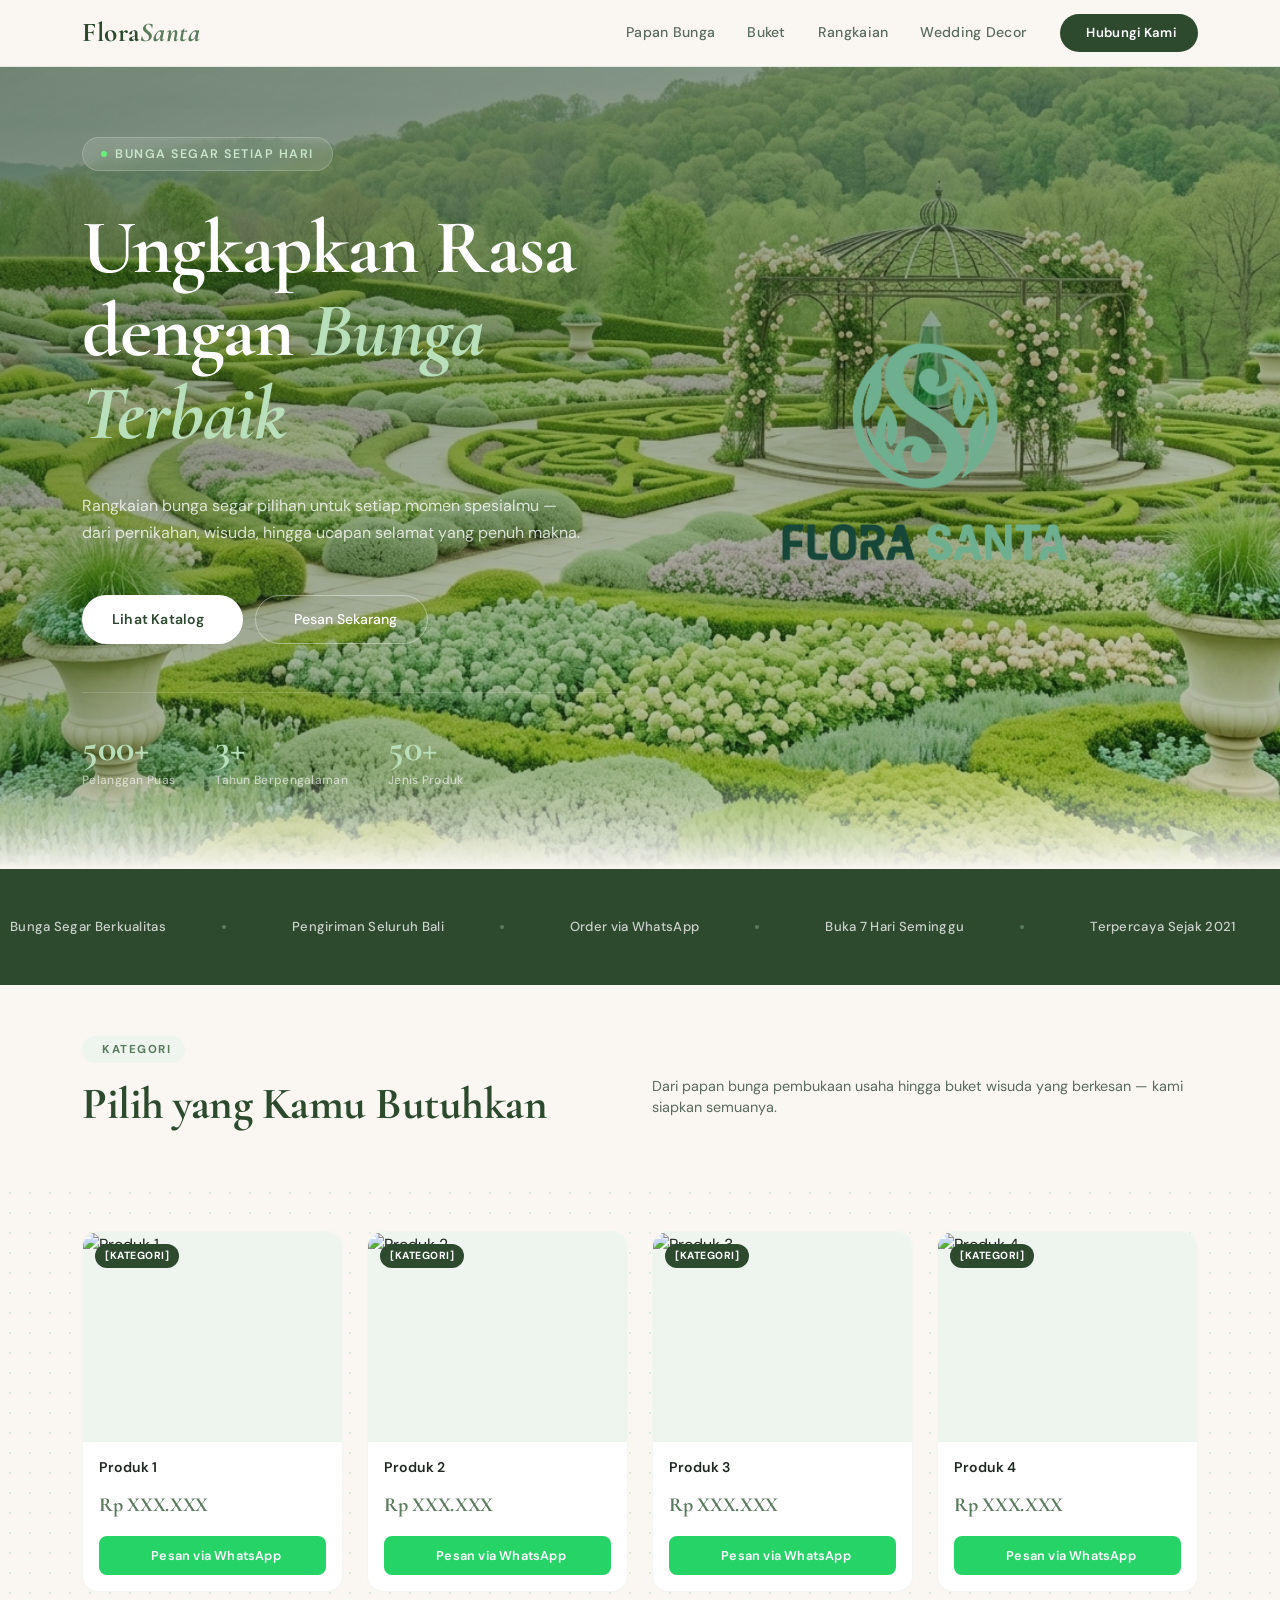
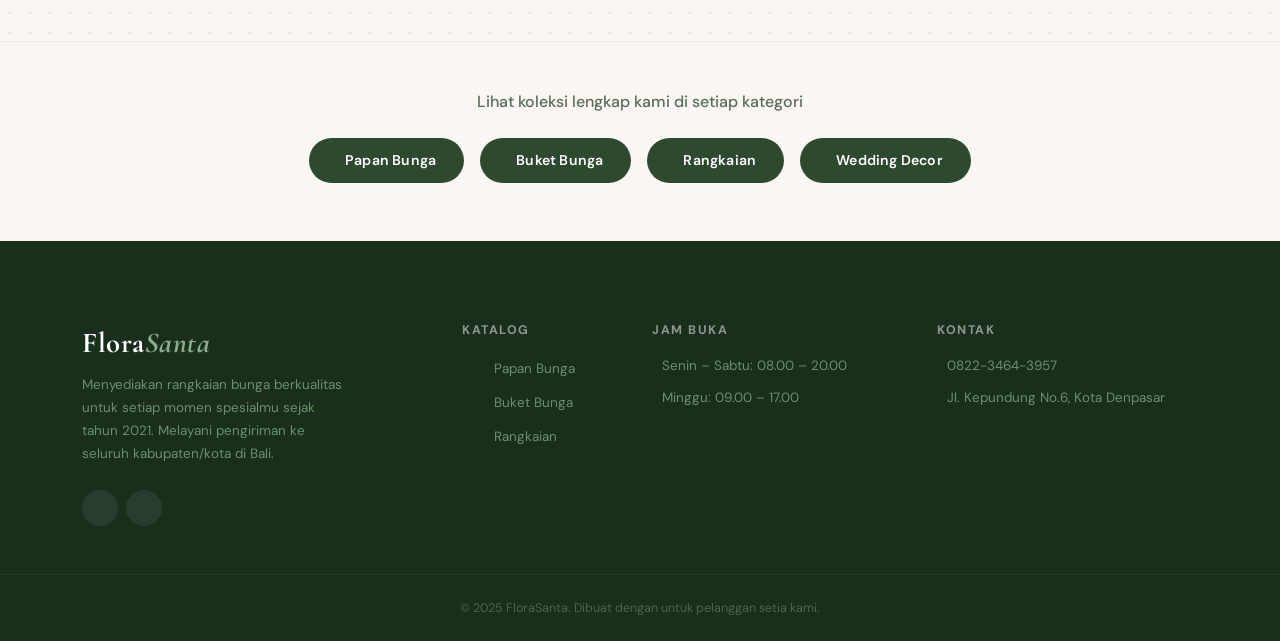
==== commit c16046f9: "Add files via upload" ====
--- a/index.html
+++ b/index.html
@@ -21,15 +21,43 @@
   <style>
     /* ═══════════════════════════════════════ ROOT & BASE ═══════════════════════════════════════ */
     :root {
-      --sage: #5a7a5c; --sage-light: #8aab8c; --sage-dark: #2d4a2f; --sage-pale: #eef4ee;
-      --cream: #faf7f2; --cream-dark: #f0e9de; --bark: #6b4f3a; --gold: #c9a96e;
-      --text: #1e2820; --text-soft: #5a6b5c; --white: #ffffff;
-      --radius-sm: 8px; --radius-md: 16px; --radius-lg: 28px;
-      --shadow-soft: 0 4px 24px rgba(45,74,47,0.10); --shadow-card: 0 8px 40px rgba(45,74,47,0.13);
+      --sage: #5a7a5c;
+      --sage-light: #8aab8c;
+      --sage-dark: #2d4a2f;
+      --sage-pale: #eef4ee;
+      --cream: #faf7f2;
+      --cream-dark: #f0e9de;
+      --bark: #6b4f3a;
+      --gold: #c9a96e;
+      --text: #1e2820;
+      --text-soft: #5a6b5c;
+      --white: #ffffff;
+      --radius-sm: 8px;
+      --radius-md: 16px;
+      --radius-lg: 28px;
+      --shadow-soft: 0 4px 24px rgba(45,74,47,0.10);
+      --shadow-card: 0 8px 40px rgba(45,74,47,0.13);
       --transition: all 0.35s cubic-bezier(0.4, 0, 0.2, 1);
-    }
-    *, *::before, *::after { box-sizing: border-box; margin: 0; padding: 0; }
-    html { scroll-behavior: smooth; }
+      --spacing-xs: 8px;
+      --spacing-sm: 12px;
+      --spacing-md: 16px;
+      --spacing-lg: 24px;
+      --spacing-xl: 36px;
+      --spacing-2xl: 48px;
+      --spacing-3xl: 64px;
+      --spacing-4xl: 80px;
+    }
+
+    *, *::before, *::after {
+      box-sizing: border-box;
+      margin: 0;
+      padding: 0;
+    }
+
+    html {
+      scroll-behavior: smooth;
+    }
+
     body {
       font-family: 'DM Sans', sans-serif;
       background-color: var(--cream);
@@ -41,8 +69,10 @@
     /* ═══════════════════════════════════════ FLOATING PETALS BACKGROUND ═══════════════════════════════════════ */
     #petals-canvas {
       position: fixed;
-      top: 0; left: 0;
-      width: 100%; height: 100%;
+      top: 0;
+      left: 0;
+      width: 100%;
+      height: 100%;
       pointer-events: none;
       z-index: 0;
       opacity: 0.6;
@@ -50,43 +80,107 @@
 
     /* ═══════════════════════════════════════ PROGRESS BAR ═══════════════════════════════════════ */
     #progress-bar {
-      position: fixed; top: 0; left: 0; height: 3px; width: 0%;
+      position: fixed;
+      top: 0;
+      left: 0;
+      height: 3px;
+      width: 0%;
       background: linear-gradient(90deg, var(--sage), var(--gold));
-      z-index: 9999; transition: width 0.1s linear;
+      z-index: 9999;
+      transition: width 0.1s linear;
     }
 
     /* ═══════════════════════════════════════ NAVBAR ═══════════════════════════════════════ */
     .navbar {
       background: rgba(250,247,242,0.92) !important;
-      backdrop-filter: blur(16px); -webkit-backdrop-filter: blur(16px);
+      backdrop-filter: blur(16px);
+      -webkit-backdrop-filter: blur(16px);
       border-bottom: 1px solid rgba(90,122,92,0.12);
-      padding: 14px 0; transition: var(--transition); position: relative; z-index: 1000;
-    }
-    .navbar.scrolled { padding: 10px 0; box-shadow: 0 4px 20px rgba(45,74,47,0.08); }
+      padding: 14px 0;
+      transition: var(--transition);
+      position: relative;
+      z-index: 1000;
+    }
+
+    .navbar.scrolled {
+      padding: 10px 0;
+      box-shadow: 0 4px 20px rgba(45,74,47,0.08);
+    }
+
     .navbar-brand {
-      font-family: 'Cormorant Garamond', serif; font-size: 1.7rem; font-weight: 700;
-      color: var(--sage-dark) !important; letter-spacing: 0.5px; line-height: 1;
-    }
-    .navbar-brand em { font-style: italic; color: var(--sage); }
+      font-family: 'Cormorant Garamond', serif;
+      font-size: 1.7rem;
+      font-weight: 700;
+      color: var(--sage-dark) !important;
+      letter-spacing: 0.5px;
+      line-height: 1;
+    }
+
+    .navbar-brand em {
+      font-style: italic;
+      color: var(--sage);
+    }
+
     .nav-link {
-      font-size: 0.88rem; font-weight: 500; color: var(--text-soft) !important;
-      letter-spacing: 0.3px; padding: 6px 14px !important; position: relative; transition: var(--transition);
-    }
+      font-size: 0.88rem;
+      font-weight: 500;
+      color: var(--text-soft) !important;
+      letter-spacing: 0.3px;
+      padding: 6px 14px !important;
+      position: relative;
+      transition: var(--transition);
+    }
+
     .nav-link::after {
-      content: ''; position: absolute; bottom: 0; left: 14px; right: 14px;
-      height: 1.5px; background: var(--sage); transform: scaleX(0); transition: transform 0.3s ease;
-    }
-    .nav-link:hover { color: var(--sage-dark) !important; }
-    .nav-link:hover::after { transform: scaleX(1); }
+      content: '';
+      position: absolute;
+      bottom: 0;
+      left: 14px;
+      right: 14px;
+      height: 1.5px;
+      background: var(--sage);
+      transform: scaleX(0);
+      transition: transform 0.3s ease;
+    }
+
+    .nav-link:hover {
+      color: var(--sage-dark) !important;
+    }
+
+    .nav-link:hover::after {
+      transform: scaleX(1);
+    }
+
     .btn-nav {
-      background: var(--sage-dark); color: var(--white) !important; font-size: 0.82rem;
-      font-weight: 600; padding: 9px 22px !important; border-radius: 50px;
-      letter-spacing: 0.3px; transition: var(--transition);
-    }
-    .btn-nav:hover { background: var(--sage) !important; transform: translateY(-1px); box-shadow: 0 6px 18px rgba(45,74,47,0.25); }
-    .btn-nav::after { display: none; }
-    .navbar-toggler { border: none; padding: 4px 8px; }
-    .navbar-toggler:focus { box-shadow: none; }
+      background: var(--sage-dark);
+      color: var(--white) !important;
+      font-size: 0.82rem;
+      font-weight: 600;
+      padding: 9px 22px !important;
+      border-radius: 50px;
+      letter-spacing: 0.3px;
+      transition: var(--transition);
+    }
+
+    .btn-nav:hover {
+      background: var(--sage) !important;
+      transform: translateY(-1px);
+      box-shadow: 0 6px 18px rgba(45,74,47,0.25);
+    }
+
+    .btn-nav::after {
+      display: none;
+    }
+
+    .navbar-toggler {
+      border: none;
+      padding: 4px 8px;
+    }
+
+    .navbar-toggler:focus {
+      box-shadow: none;
+    }
+
     .navbar-toggler-icon {
       background-image: url("data:image/svg+xml,%3csvg xmlns='http://www.w3.org/2000/svg' viewBox='0 0 30 30'%3e%3cpath stroke='rgba(45,74,47,0.9)' stroke-linecap='round' stroke-miterlimit='10' stroke-width='2' d='M4 7h22M4 15h22M4 23h22'/%3e%3c/svg%3e");
     }
@@ -95,365 +189,821 @@
     .hero {
       min-height: auto;
       background: linear-gradient(160deg, rgba(20,45,22,0.55) 0%, rgba(35,60,30,0.35) 60%, rgba(20,30,18,0.2) 100%), url('kebunbunga.png') center/cover no-repeat fixed;
-      display: flex; align-items: flex-start; padding:70px 0 80px; position: relative; overflow: hidden;
-    }
+      display: flex;
+      align-items: flex-start;
+      padding: 70px 0 80px;
+      position: relative;
+      overflow: hidden;
+    }
+
     .hero::before {
-      content: ''; position: absolute; bottom: -1px; left: 0; right: 0; height: 100px;
-      background: linear-gradient(to bottom, transparent, var(--cream)); pointer-events: none;
-    }
+      content: '';
+      position: absolute;
+      bottom: -1px;
+      left: 0;
+      right: 0;
+      height: 100px;
+      background: linear-gradient(to bottom, transparent, var(--cream));
+      pointer-events: none;
+    }
+
     .hero-eyebrow {
-      display: inline-flex; align-items: center; gap: 8px;
-      background: rgba(255,255,255,0.12); color: #c8e6ca; border: 1px solid rgba(255,255,255,0.2);
-      padding: 7px 18px; border-radius: 50px; font-size: 0.78rem; font-weight: 600;
-      letter-spacing: 1.5px; text-transform: uppercase; backdrop-filter: blur(8px); margin-bottom: 24px;
-    }
+      display: inline-flex;
+      align-items: center;
+      gap: var(--spacing-xs);
+      background: rgba(255,255,255,0.12);
+      color: #c8e6ca;
+      border: 1px solid rgba(255,255,255,0.2);
+      padding: 7px 18px;
+      border-radius: 50px;
+      font-size: 0.78rem;
+      font-weight: 600;
+      letter-spacing: 1.5px;
+      text-transform: uppercase;
+      backdrop-filter: blur(8px);
+      margin-bottom: var(--spacing-xl);
+    }
+
     .hero-eyebrow span {
-      width: 6px; height: 6px; background: #69f07a; border-radius: 50%;
+      width: 6px;
+      height: 6px;
+      background: #69f07a;
+      border-radius: 50%;
       animation: pulse-dot 2s infinite;
     }
-    @keyframes pulse-dot { 0%, 100% { opacity: 1; transform: scale(1); } 50% { opacity: 0.5; transform: scale(0.8); } }
+
+    @keyframes pulse-dot {
+      0%, 100% { opacity: 1; transform: scale(1); }
+      50% { opacity: 0.5; transform: scale(0.8); }
+    }
+
     .hero h1 {
-      font-family: 'Cormorant Garamond', serif; font-size: clamp(2.8rem, 6vw, 5rem);
-      font-weight: 700; line-height: 1.08; color: #ffffff; letter-spacing: -1px; margin-bottom: 24px;
-    }
-    .hero h1 em { font-style: italic; color: #b8deba; }
+      font-family: 'Cormorant Garamond', serif;
+      font-size: clamp(2.8rem, 6vw, 5rem);
+      font-weight: 700;
+      line-height: 1.08;
+      color: #ffffff;
+      letter-spacing: -1px;
+      margin-bottom: var(--spacing-xl);
+    }
+
+    .hero h1 em {
+      font-style: italic;
+      color: #b8deba;
+    }
+
     .hero-desc {
-      font-size: 1rem; color: rgba(255,255,255,0.78); max-width: 500px; line-height: 1.7; margin-bottom: 36px;
-    }
-    .hero-ctas { display: flex; flex-wrap: wrap; gap: 12px; }
+      font-size: 1rem;
+      color: rgba(255,255,255,0.78);
+      max-width: 500px;
+      line-height: 1.7;
+      margin-bottom: var(--spacing-2xl);
+    }
+
+    .hero-ctas {
+      display: flex;
+      flex-wrap: wrap;
+      gap: var(--spacing-sm);
+    }
+
     .btn-primary-hero {
-      background: var(--white); color: var(--sage-dark); font-weight: 600; font-size: 0.88rem;
-      padding: 14px 30px; border-radius: 50px; border: none; text-decoration: none;
-      display: inline-flex; align-items: center; gap: 8px; transition: var(--transition); letter-spacing: 0.2px;
-    }
+      background: var(--white);
+      color: var(--sage-dark);
+      font-weight: 600;
+      font-size: 0.88rem;
+      padding: 14px 30px;
+      border-radius: 50px;
+      border: none;
+      text-decoration: none;
+      display: inline-flex;
+      align-items: center;
+      gap: var(--spacing-xs);
+      transition: var(--transition);
+      letter-spacing: 0.2px;
+    }
+
     .btn-primary-hero:hover {
-      background: #e8f5e9; color: var(--sage-dark); transform: translateY(-2px);
+      background: #e8f5e9;
+      color: var(--sage-dark);
+      transform: translateY(-2px);
       box-shadow: 0 10px 30px rgba(0,0,0,0.15);
     }
+
     .btn-ghost-hero {
-      background: transparent; color: #fff; font-weight: 500; font-size: 0.88rem;
-      padding: 13px 30px; border-radius: 50px; border: 1.5px solid rgba(255,255,255,0.4);
-      text-decoration: none; display: inline-flex; align-items: center; gap: 8px; transition: var(--transition);
-    }
+      background: transparent;
+      color: #fff;
+      font-weight: 500;
+      font-size: 0.88rem;
+      padding: 13px 30px;
+      border-radius: 50px;
+      border: 1.5px solid rgba(255,255,255,0.4);
+      text-decoration: none;
+      display: inline-flex;
+      align-items: center;
+      gap: var(--spacing-xs);
+      transition: var(--transition);
+    }
+
     .btn-ghost-hero:hover {
-      background: rgba(255,255,255,0.12); border-color: rgba(255,255,255,0.7);
-      color: #fff; transform: translateY(-2px);
-    }
+      background: rgba(255,255,255,0.12);
+      border-color: rgba(255,255,255,0.7);
+      color: #fff;
+      transform: translateY(-2px);
+    }
+
     .hero-stats {
-      display: flex; gap: 40px; margin-top: 56px; padding-top: 36px;
+      display: flex;
+      gap: 40px;
+      margin-top: var(--spacing-2xl);
+      padding-top: var(--spacing-xl);
       border-top: 1px solid rgba(255,255,255,0.15);
     }
-    .stat-item {}
+
     .stat-num {
-      font-family: 'Cormorant Garamond', serif; font-size: 2.4rem; font-weight: 700;
-      color: #b8deba; line-height: 1;
-    }
+      font-family: 'Cormorant Garamond', serif;
+      font-size: 2.4rem;
+      font-weight: 700;
+      color: #b8deba;
+      line-height: 1;
+    }
+
     .stat-lbl {
-      font-size: 0.75rem; color: rgba(255,255,255,0.6); font-weight: 500;
-      letter-spacing: 0.3px; margin-top: 4px;
-    }
+      font-size: 0.75rem;
+      color: rgba(255,255,255,0.6);
+      font-weight: 500;
+      letter-spacing: 0.3px;
+      margin-top: 4px;
+    }
+
     .hero-logo-wrap {
-      display: flex; align-items: center; justify-content: center; height: 100%;
-    }
+      display: flex;
+      align-items: center;
+      justify-content: center;
+      height: 100%;
+    }
+
     .hero-logo-wrap img {
-      max-width: 420px; width: 100%; filter: drop-shadow(0 20px 60px rgba(0,0,0,0.3));
+      max-width: 420px;
+      width: 100%;
+      filter: drop-shadow(0 20px 60px rgba(0,0,0,0.3));
       animation: float 6s ease-in-out infinite;
     }
-    @keyframes float { 0%, 100% { transform: translateY(0px); } 50% { transform: translateY(-14px); } }
+
+    @keyframes float {
+      0%, 100% { transform: translateY(0px); }
+      50% { transform: translateY(-14px); }
+    }
+
+    /* ═══════════════════════════════════════ TRUST BAR ═══════════════════════════════════════ */
+    .trust-bar {
+      background: var(--sage-dark);
+      padding: var(--spacing-2xl) 0;
+      overflow: hidden;
+      position: relative;
+      z-index: 1;
+    }
+
+    .trust-items {
+      display: flex;
+      gap: 56px;
+      align-items: center;
+      animation: scroll-left 18s linear infinite;
+      width: max-content;
+    }
+
+    @keyframes scroll-left {
+      0% { transform: translateX(0); }
+      100% { transform: translateX(-50%); }
+    }
+
+    .trust-item {
+      display: flex;
+      align-items: center;
+      gap: 10px;
+      white-space: nowrap;
+      color: rgba(255,255,255,0.75);
+      font-size: 0.82rem;
+      font-weight: 500;
+      letter-spacing: 0.3px;
+    }
+
+    .trust-item i {
+      color: var(--sage-light);
+      font-size: 1rem;
+    }
+
+    .trust-dot {
+      width: 4px;
+      height: 4px;
+      background: var(--sage-light);
+      border-radius: 50%;
+      opacity: 0.5;
+    }
+
+    /* ═══════════════════════════════════════ SECTION HEADERS ═══════════════════════════════════════ */
+    .section-tag {
+      display: inline-flex;
+      align-items: center;
+      gap: 6px;
+      background: var(--sage-pale);
+      color: var(--sage);
+      padding: 5px 14px;
+      border-radius: 50px;
+      font-size: 0.72rem;
+      font-weight: 700;
+      text-transform: uppercase;
+      letter-spacing: 1.5px;
+      margin-bottom: var(--spacing-md);
+    }
+
+    .section-tag i {
+      font-size: 0.7rem;
+    }
+
+    .section-heading {
+      font-family: 'Cormorant Garamond', serif;
+      font-size: clamp(1.9rem, 3.5vw, 2.8rem);
+      font-weight: 700;
+      color: var(--sage-dark);
+      letter-spacing: -0.5px;
+      line-height: 1.15;
+    }
+
+    .section-sub {
+      font-size: 0.9rem;
+      color: var(--text-soft);
+      margin-top: var(--spacing-md);
+    }
 
     /* ═══════════════════════════════════════ FEATURED CATEGORIES ═══════════════════════════════════════ */
-    .featured-section { padding: 80px 0; background: var(--cream); position: relative; z-index: 1; }
+    .featured-section {
+      margin-top: var(--spacing-2xl);
+      margin-bottom: var(--spacing-2xl);
+      background: var(--cream);
+      position: relative;
+      z-index: 1;
+    }
+
+    .featured-section .row {
+      margin-bottom: 0;
+    }
+    
+    .featured-section .section-heading {
+      margin-bottom: 4px;
+    }
+
     .feature-card {
-      background: var(--white); border-radius: var(--radius-lg); overflow: hidden;
-      position: relative; cursor: pointer; transition: var(--transition); height: 280px;
-      display: flex; flex-direction: column; justify-content: flex-end; text-decoration: none;
-    }
-    .feature-card:hover { transform: translateY(-6px); box-shadow: var(--shadow-card); }
-    .feature-card-bg { position: absolute; inset: 0; transition: transform 0.5s ease; }
-    .feature-card:hover .feature-card-bg { transform: scale(1.04); }
+      background: var(--white);
+      border-radius: var(--radius-lg);
+      overflow: hidden;
+      position: relative;
+      cursor: pointer;
+      transition: var(--transition);
+      height: 280px;
+      display: flex;
+      flex-direction: column;
+      justify-content: flex-end;
+      text-decoration: none;
+    }
+
+    .feature-card:hover {
+      transform: translateY(-6px);
+      box-shadow: var(--shadow-card);
+    }
+
+    .feature-card-bg {
+      position: absolute;
+      inset: 0;
+      transition: transform 0.5s ease;
+    }
+
+    .feature-card:hover .feature-card-bg {
+      transform: scale(1.04);
+    }
+
     .fc-1 { background: linear-gradient(145deg, #c8e6c9 0%, #a5d6a7 100%); }
     .fc-2 { background: linear-gradient(145deg, #fce4ec 0%, #f8bbd0 100%); }
     .fc-3 { background: linear-gradient(145deg, #fff9c4 0%, #ffecb3 100%); }
+
     .feature-card-emoji {
-      position: absolute; top: 50%; left: 50%; transform: translate(-50%, -60%);
-      font-size: 5rem; filter: drop-shadow(0 8px 20px rgba(0,0,0,0.1)); transition: transform 0.4s ease;
-    }
-    .feature-card:hover .feature-card-emoji { transform: translate(-50%, -65%) scale(1.1); }
+      position: absolute;
+      top: 50%;
+      left: 50%;
+      transform: translate(-50%, -60%);
+      font-size: 5rem;
+      filter: drop-shadow(0 8px 20px rgba(0,0,0,0.1));
+      transition: transform 0.4s ease;
+    }
+
+    .feature-card:hover .feature-card-emoji {
+      transform: translate(-50%, -65%) scale(1.1);
+    }
+
     .feature-card-body {
-      position: relative; z-index: 2; padding: 24px;
+      position: relative;
+      z-index: 2;
+      padding: var(--spacing-lg);
       background: linear-gradient(to top, rgba(255,255,255,0.95) 0%, rgba(255,255,255,0.0) 100%);
     }
+
     .feature-card-title {
-      font-family: 'Cormorant Garamond', serif; font-size: 1.3rem; font-weight: 700;
-      color: var(--sage-dark); margin-bottom: 4px;
-    }
-    .feature-card-sub { font-size: 0.78rem; color: var(--text-soft); font-weight: 500; }
+      font-family: 'Cormorant Garamond', serif;
+      font-size: 1.3rem;
+      font-weight: 700;
+      color: var(--sage-dark);
+      margin-bottom: 4px;
+    }
+
+    .feature-card-sub {
+      font-size: 0.78rem;
+      color: var(--text-soft);
+      font-weight: 500;
+    }
+
     .feature-card-arrow {
-      position: absolute; bottom: 24px; right: 24px; width: 36px; height: 36px;
-      background: var(--sage-dark); border-radius: 50%; display: flex; align-items: center;
-      justify-content: center; color: white; font-size: 0.85rem; transition: var(--transition);
-    }
-    .feature-card:hover .feature-card-arrow { background: var(--sage); transform: translate(2px, -2px); }
-
-    /* ═══════════════════════════════════════ SECTION HEADERS ═══════════════════════════════════════ */
-    .section-tag {
-      display: inline-flex; align-items: center; gap: 6px; background: var(--sage-pale);
-      color: var(--sage); padding: 5px 14px; border-radius: 50px; font-size: 0.72rem;
-      font-weight: 700; text-transform: uppercase; letter-spacing: 1.5px; margin-bottom: 12px;
-    }
-    .section-tag i { font-size: 0.7rem; }
-    .section-heading {
-      font-family: 'Cormorant Garamond', serif; font-size: clamp(1.9rem, 3.5vw, 2.8rem);
-      font-weight: 700; color: var(--sage-dark); letter-spacing: -0.5px; line-height: 1.15;
-    }
-    .section-sub { font-size: 0.9rem; color: var(--text-soft); margin-top: 8px; }
-
-    /* ═══════════════════════════════════════ PRODUCT GRID ═══════════════════════════════════════ */
-    /* ═══════ BACKGROUND UPGRADE PRODUCTS SECTION ═══════ */
-
-/* Base texture */
-.products-section {
-  background-color: #faf7f2;
-  background-image: radial-gradient(#dcebdc 1px, transparent 1px);
-  background-size: 20px 20px;
-}
-
-/* Papan bunga */
-#papan-bunga {
-  background-color: #eef4ee;
-  background-image: url("https://www.svgbackgrounds.com/wp-content/uploads/2021/05/topography.svg");
-  background-size: cover;
-}
-
-/* Buket */
-#buket {
-  background-color: #fff7fa;
-  background-image: url("https://www.svgbackgrounds.com/wp-content/uploads/2021/05/leaf.svg");
-  background-size: cover;
-}
-
-/* Rangkaian */
-#rangkaian {
-  background-color: #e8f5e9;
-  background-image: url("https://www.svgbackgrounds.com/wp-content/uploads/2021/05/stacked-waves-haikei.svg");
-  background-size: cover;
-}
-
-/* Soft top fade biar transisi halus */
-.products-section::before {
-  content: "";
-  position: absolute;
-  top: -1px;
-  left: 0;
-  width: 100%;
-  height: 80px;
-  background: linear-gradient(to bottom, #faf7f2, transparent);
-}
-    .products-section.alt { background: none; }
+      position: absolute;
+      bottom: var(--spacing-lg);
+      right: var(--spacing-lg);
+      width: 36px;
+      height: 36px;
+      background: var(--sage-dark);
+      border-radius: 50%;
+      display: flex;
+      align-items: center;
+      justify-content: center;
+      color: white;
+      font-size: 0.85rem;
+      transition: var(--transition);
+    }
+
+    .feature-card:hover .feature-card-arrow {
+      background: var(--sage);
+      transform: translate(2px, -2px);
+    }
+
+    /* ═══════════════════════════════════════ PRODUCT GRID & BACKGROUND ═══════════════════════════════════════ */
+    .products-section {
+      background-color: var(--cream);
+      background-image: radial-gradient(#dcebdc 1px, transparent 1px);
+      background-size: 20px 20px;
+      margin-top: 3px;
+      margin-bottom: 1px;
+      padding: var(--spacing-2xl) 0;
+      position: relative;
+      z-index: 1;
+    }
+
     .product-card {
-      background: var(--white); border-radius: var(--radius-md); overflow: hidden;
-      transition: var(--transition); cursor: pointer; height: 100%;
+      background: var(--white);
+      border-radius: var(--radius-md);
+      overflow: hidden;
+      transition: var(--transition);
+      cursor: pointer;
+      height: 100%;
       border: 1px solid rgba(90,122,92,0.08);
     }
-    .product-card:hover { transform: translateY(-6px); box-shadow: var(--shadow-card); }
-    .card-img-wrap { position: relative; overflow: hidden; height: 210px; background: var(--sage-pale); }
-    .card-img-wrap img { width: 100%; height: 100%; object-fit: cover; transition: transform 0.5s ease; }
-    .product-card:hover .card-img-wrap img { transform: scale(1.07); }
+
+    .product-card:hover {
+      transform: translateY(-6px);
+      box-shadow: var(--shadow-card);
+    }
+
+    .card-img-wrap {
+      position: relative;
+      overflow: hidden;
+      height: 210px;
+      background: var(--sage-pale);
+    }
+
+    .card-img-wrap img {
+      width: 100%;
+      height: 100%;
+      object-fit: cover;
+      transition: transform 0.5s ease;
+    }
+
+    .product-card:hover .card-img-wrap img {
+      transform: scale(1.07);
+    }
+
     .card-tag {
-      position: absolute; top: 12px; left: 12px; background: var(--sage-dark); color: white;
-      font-size: 0.65rem; font-weight: 700; padding: 4px 10px; border-radius: 50px;
-      letter-spacing: 0.5px; text-transform: uppercase;
-    }
+      position: absolute;
+      top: var(--spacing-sm);
+      left: var(--spacing-sm);
+      background: var(--sage-dark);
+      color: white;
+      font-size: 0.65rem;
+      font-weight: 700;
+      padding: 4px 10px;
+      border-radius: 50px;
+      letter-spacing: 0.5px;
+      text-transform: uppercase;
+    }
+
     .card-tag.pink { background: #c2185b; }
     .card-tag.teal { background: #00796b; }
-    .card-content { padding: 16px 18px 18px; }
+
+    .card-content {
+      padding: var(--spacing-md) var(--spacing-md) var(--spacing-md);
+    }
+
     .card-name {
-      font-size: 0.88rem; font-weight: 600; color: var(--text); margin-bottom: 6px; line-height: 1.4;
-      display: -webkit-box; -webkit-line-clamp: 2; -webkit-box-orient: vertical; overflow: hidden;
-    }
+      font-size: 0.88rem;
+      font-weight: 600;
+      color: var(--text);
+      margin-bottom: var(--spacing-sm);
+      line-height: 1.4;
+      display: -webkit-box;
+      -webkit-line-clamp: 2;
+      -webkit-box-orient: vertical;
+      overflow: hidden;
+    }
+
     .card-price {
-      font-family: 'Cormorant Garamond', serif; font-size: 1.25rem; font-weight: 700;
-      color: var(--sage); margin-bottom: 12px; letter-spacing: -0.3px;
-    }
+      font-family: 'Cormorant Garamond', serif;
+      font-size: 1.25rem;
+      font-weight: 700;
+      color: var(--sage);
+      margin-bottom: var(--spacing-md);
+      letter-spacing: -0.3px;
+    }
+
     .btn-wa {
-      display: flex; align-items: center; justify-content: center; gap: 7px; width: 100%;
-      background: #25d366; color: white; font-size: 0.8rem; font-weight: 600;
-      padding: 10px 14px; border-radius: var(--radius-sm); border: none; text-decoration: none;
-      transition: var(--transition); letter-spacing: 0.2px;
-    }
-    .btn-wa:hover { background: #1aad4f; color: white; transform: translateY(-1px); }
-
-    /* ═══════════════════════════════════════ TRUST BAR ═══════════════════════════════════════ */
-    .trust-bar {
-      background: var(--sage-dark); padding: 32px 0; overflow: hidden; position: relative; z-index: 1;
-    }
-    .trust-items {
-      display: flex; gap: 56px; align-items: center; animation: scroll-left 18s linear infinite;
-      width: max-content;
-    }
-    @keyframes scroll-left { 0% { transform: translateX(0); } 100% { transform: translateX(-50%); } }
-    .trust-item {
-      display: flex; align-items: center; gap: 10px; white-space: nowrap;
-      color: rgba(255,255,255,0.75); font-size: 0.82rem; font-weight: 500; letter-spacing: 0.3px;
-    }
-    .trust-item i { color: var(--sage-light); font-size: 1rem; }
-    .trust-dot { width: 4px; height: 4px; background: var(--sage-light); border-radius: 50%; opacity: 0.5; }
-
-    /* ═══════════════════════════════════════ CTA BANNER ═══════════════════════════════════════ */
-    .cta-banner { padding: 100px 0; background: var(--cream); position: relative; z-index: 1; }
-    .cta-box {
-      background: var(--sage-dark); border-radius: var(--radius-lg); padding: 64px 56px;
-      position: relative; overflow: hidden;
-    }
-    .cta-box::before {
-      content: '❋'; position: absolute; font-size: 18rem; top: -40px; right: -40px;
-      opacity: 0.04; line-height: 1; pointer-events: none;
-    }
-    .cta-box::after {
-      content: ''; position: absolute; bottom: -60px; left: -60px; width: 280px; height: 280px;
-      border-radius: 50%; background: rgba(138,171,140,0.12); pointer-events: none;
-    }
-    .cta-tag {
-      display: inline-block; background: rgba(138,171,140,0.2); color: var(--sage-light);
-      padding: 5px 14px; border-radius: 50px; font-size: 0.72rem; font-weight: 700;
-      letter-spacing: 1.5px; text-transform: uppercase; margin-bottom: 20px;
-    }
-    .cta-box h2 {
-      font-family: 'Cormorant Garamond', serif; font-size: clamp(2rem, 4vw, 3rem);
-      font-weight: 700; color: white; line-height: 1.15; margin-bottom: 16px; letter-spacing: -0.5px;
-    }
-    .cta-box h2 em { font-style: italic; color: #b8deba; }
-    .cta-box p {
-      color: rgba(255,255,255,0.65); font-size: 0.92rem; line-height: 1.7;
-      margin-bottom: 36px; max-width: 480px;
-    }
-    .btn-cta-wa {
-      display: inline-flex; align-items: center; gap: 10px; background: #25d366; color: white;
-      font-weight: 600; font-size: 0.9rem; padding: 15px 32px; border-radius: 50px;
-      text-decoration: none; transition: var(--transition);
-    }
-    .btn-cta-wa:hover {
-      background: #1aad4f; color: white; transform: translateY(-2px);
-      box-shadow: 0 10px 30px rgba(37,211,102,0.35);
-    }
-    .btn-cta-outline {
-      display: inline-flex; align-items: center; gap: 10px; background: transparent;
-      color: rgba(255,255,255,0.75); font-weight: 500; font-size: 0.88rem;
-      padding: 14px 28px; border-radius: 50px; border: 1px solid rgba(255,255,255,0.2);
-      text-decoration: none; transition: var(--transition);
-    }
-    .btn-cta-outline:hover {
-      color: white; border-color: rgba(255,255,255,0.5); background: rgba(255,255,255,0.06);
-    }
-    .cta-info-list { list-style: none; }
-    .cta-info-list li {
-      display: flex; align-items: center; gap: 10px; color: rgba(255,255,255,0.65);
-      font-size: 0.85rem; margin-bottom: 12px;
-    }
-    .cta-info-list li i { color: var(--sage-light); font-size: 1rem; flex-shrink: 0; }
-    .open-badge {
-      display: inline-flex; align-items: center; gap: 6px; background: rgba(37,211,102,0.15);
-      color: #69f07a; font-size: 0.75rem; font-weight: 600; padding: 5px 12px;
-      border-radius: 50px; margin-bottom: 24px;
-    }
-    .open-badge span {
-      width: 6px; height: 6px; background: #69f07a; border-radius: 50%;
-      animation: pulse-dot 2s infinite;
+      display: flex;
+      align-items: center;
+      justify-content: center;
+      gap: 7px;
+      width: 100%;
+      background: #25d366;
+      color: white;
+      font-size: 0.8rem;
+      font-weight: 600;
+      padding: 10px 14px;
+      border-radius: var(--radius-sm);
+      border: none;
+      text-decoration: none;
+      transition: var(--transition);
+      letter-spacing: 0.2px;
+    }
+
+    .btn-wa:hover {
+      background: #1aad4f;
+      color: white;
+      transform: translateY(-1px);
+    }
+
+    /* ═══════════════════════════════════════ CATALOG NAVIGATION ═══════════════════════════════════════ */
+    .catalog-nav-section {
+      margin-top: 1px;
+      margin-bottom: 10px;
+      padding: var(--spacing-2xl) 0;
+      background: var(--cream);
+      position: relative;
+      z-index: 1;
+      border-top: 1px solid rgba(90,122,92,0.08);
+    }
+
+    .catalog-nav-section p {
+      font-size: 1rem;
+      color: var(--text-soft);
+      margin-bottom: var(--spacing-lg);
+      font-weight: 500;
+    }
+
+    .catalog-nav-wrapper {
+      display: flex;
+      flex-wrap: wrap;
+      gap: var(--spacing-md);
+      justify-content: center;
+    }
+
+    .btn-catalog-nav {
+      display: inline-flex;
+      align-items: center;
+      gap: var(--spacing-xs);
+      background: var(--sage-dark);
+      color: white;
+      font-weight: 600;
+      font-size: 0.88rem;
+      padding: 12px 28px;
+      border-radius: 50px;
+      border: none;
+      text-decoration: none;
+      transition: var(--transition);
+      letter-spacing: 0.2px;
+      cursor: pointer;
+    }
+
+    .btn-catalog-nav:hover {
+      background: var(--sage);
+      color: white;
+      transform: translateY(-2px);
+      box-shadow: 0 8px 24px rgba(45,74,47,0.2);
+    }
+
+    .btn-catalog-nav i {
+      font-size: 0.9rem;
     }
 
     /* ═══════════════════════════════════════ FOOTER ═══════════════════════════════════════ */
     footer {
-      background: #1a2e1c; color: #8aab8c; padding: 64px 0 0; position: relative; z-index: 1;
-    }
+      background: #1a2e1c;
+      color: #8aab8c;
+      padding: var(--spacing-4xl) 0 0;
+      position: relative;
+      z-index: 1;
+    }
+
     .footer-brand {
-      font-family: 'Cormorant Garamond', serif; font-size: 1.8rem; font-weight: 700;
-      color: white; letter-spacing: 0.5px;
-    }
-    .footer-brand em { font-style: italic; color: #8aab8c; }
+      font-family: 'Cormorant Garamond', serif;
+      font-size: 1.8rem;
+      font-weight: 700;
+      color: white;
+      letter-spacing: 0.5px;
+    }
+
+    .footer-brand em {
+      font-style: italic;
+      color: #8aab8c;
+    }
+
     .footer-desc {
-      font-size: 0.84rem; line-height: 1.7; color: #6b8f6d; margin-top: 10px; max-width: 260px;
-    }
-    .social-links { display: flex; gap: 8px; margin-top: 20px; }
+      font-size: 0.84rem;
+      line-height: 1.7;
+      color: #6b8f6d;
+      margin-top: 10px;
+      max-width: 260px;
+    }
+
+    .social-links {
+      display: flex;
+      gap: var(--spacing-xs);
+      margin-top: var(--spacing-lg);
+    }
+
     .social-link {
-      width: 36px; height: 36px; border-radius: 50%; background: rgba(255,255,255,0.07);
-      display: flex; align-items: center; justify-content: center; color: #8aab8c;
-      font-size: 0.9rem; transition: var(--transition); text-decoration: none;
-    }
-    .social-link:hover { background: var(--sage); color: white; transform: translateY(-2px); }
+      width: 36px;
+      height: 36px;
+      border-radius: 50%;
+      background: rgba(255,255,255,0.07);
+      display: flex;
+      align-items: center;
+      justify-content: center;
+      color: #8aab8c;
+      font-size: 0.9rem;
+      transition: var(--transition);
+      text-decoration: none;
+    }
+
+    .social-link:hover {
+      background: var(--sage);
+      color: white;
+      transform: translateY(-2px);
+    }
+
     .footer-heading {
-      font-size: 0.78rem; font-weight: 700; text-transform: uppercase;
-      letter-spacing: 1.5px; color: rgba(255,255,255,0.5); margin-bottom: 16px;
-    }
-    .footer-links { list-style: none; }
-    .footer-links li { margin-bottom: 10px; }
+      font-size: 0.78rem;
+      font-weight: 700;
+      text-transform: uppercase;
+      letter-spacing: 1.5px;
+      color: rgba(255,255,255,0.5);
+      margin-bottom: var(--spacing-md);
+    }
+
+    .footer-links {
+      list-style: none;
+    }
+
+    .footer-links li {
+      margin-bottom: 10px;
+    }
+
     .footer-links a {
-      font-size: 0.84rem; color: #6b8f6d; text-decoration: none; transition: color 0.2s;
-    }
-    .footer-links a:hover { color: white; }
+      font-size: 0.84rem;
+      color: #6b8f6d;
+      text-decoration: none;
+      transition: color 0.2s;
+    }
+
+    .footer-links a:hover {
+      color: white;
+    }
+
     .footer-contact-item {
-      display: flex; align-items: flex-start; gap: 10px; font-size: 0.84rem;
-      color: #6b8f6d; margin-bottom: 12px;
-    }
-    .footer-contact-item i { color: #8aab8c; margin-top: 2px; flex-shrink: 0; }
+      display: flex;
+      align-items: flex-start;
+      gap: 10px;
+      font-size: 0.84rem;
+      color: #6b8f6d;
+      margin-bottom: 12px;
+    }
+
+    .footer-contact-item i {
+      color: #8aab8c;
+      margin-top: 2px;
+      flex-shrink: 0;
+    }
+
     .footer-bottom {
-      border-top: 1px solid rgba(255,255,255,0.06); padding: 20px 0; margin-top: 48px;
-      text-align: center; font-size: 0.78rem; color: #4a664c;
+      border-top: 1px solid rgba(255,255,255,0.06);
+      padding: var(--spacing-lg) 0;
+      margin-top: var(--spacing-2xl);
+      text-align: center;
+      font-size: 0.78rem;
+      color: #4a664c;
     }
 
     /* ═══════════════════════════════════════ MODAL ═══════════════════════════════════════ */
     #modal-overlay {
-      position: fixed; inset: 0; background: rgba(15,25,16,0.65); backdrop-filter: blur(6px);
-      display: none; align-items: center; justify-content: center; z-index: 9999;
-      padding: 20px; animation: fade-in 0.25s ease;
-    }
-    @keyframes fade-in { from { opacity: 0; } to { opacity: 1; } }
+      position: fixed;
+      inset: 0;
+      background: rgba(15,25,16,0.65);
+      backdrop-filter: blur(6px);
+      display: none;
+      align-items: center;
+      justify-content: center;
+      z-index: 9999;
+      padding: var(--spacing-lg);
+      animation: fade-in 0.25s ease;
+    }
+
+    @keyframes fade-in {
+      from { opacity: 0; }
+      to { opacity: 1; }
+    }
+
     .modal-card {
-      background: var(--white); border-radius: var(--radius-lg); width: 100%;
-      max-width: 380px; overflow: hidden; animation: modal-up 0.3s cubic-bezier(0.34, 1.56, 0.64, 1);
+      background: var(--white);
+      border-radius: var(--radius-lg);
+      width: 100%;
+      max-width: 380px;
+      overflow: hidden;
+      animation: modal-up 0.3s cubic-bezier(0.34, 1.56, 0.64, 1);
       position: relative;
     }
+
     @keyframes modal-up {
       from { transform: translateY(30px) scale(0.95); opacity: 0; }
       to { transform: translateY(0) scale(1); opacity: 1; }
     }
-    .modal-img-wrap { position: relative; height: 240px; overflow: hidden; }
-    .modal-img-wrap img { width: 100%; height: 100%; object-fit: cover; }
+
+    .modal-img-wrap {
+      position: relative;
+      height: 240px;
+      overflow: hidden;
+    }
+
+    .modal-img-wrap img {
+      width: 100%;
+      height: 100%;
+      object-fit: cover;
+    }
+
     .modal-close {
-      position: absolute; top: 12px; right: 12px; width: 32px; height: 32px;
-      background: rgba(0,0,0,0.4); backdrop-filter: blur(4px); border: none;
-      border-radius: 50%; color: white; font-size: 0.85rem; cursor: pointer;
-      display: flex; align-items: center; justify-content: center; transition: background 0.2s;
-    }
-    .modal-close:hover { background: rgba(0,0,0,0.65); }
-    .modal-body { padding: 24px; }
-    .modal-name { font-size: 1rem; font-weight: 600; color: var(--text); margin-bottom: 8px; line-height: 1.4; }
+      position: absolute;
+      top: var(--spacing-sm);
+      right: var(--spacing-sm);
+      width: 32px;
+      height: 32px;
+      background: rgba(0,0,0,0.4);
+      backdrop-filter: blur(4px);
+      border: none;
+      border-radius: 50%;
+      color: white;
+      font-size: 0.85rem;
+      cursor: pointer;
+      display: flex;
+      align-items: center;
+      justify-content: center;
+      transition: background 0.2s;
+    }
+
+    .modal-close:hover {
+      background: rgba(0,0,0,0.65);
+    }
+
+    .modal-body {
+      padding: var(--spacing-lg);
+    }
+
+    .modal-name {
+      font-size: 1rem;
+      font-weight: 600;
+      color: var(--text);
+      margin-bottom: var(--spacing-xs);
+      line-height: 1.4;
+    }
+
     .modal-price {
-      font-family: 'Cormorant Garamond', serif; font-size: 1.6rem; font-weight: 700;
-      color: var(--sage); margin-bottom: 20px;
-    }
+      font-family: 'Cormorant Garamond', serif;
+      font-size: 1.6rem;
+      font-weight: 700;
+      color: var(--sage);
+      margin-bottom: var(--spacing-lg);
+    }
+
     .btn-wa-modal {
-      display: flex; align-items: center; justify-content: center; gap: 8px; width: 100%;
-      background: #25d366; color: white; font-weight: 600; font-size: 0.9rem;
-      padding: 14px; border-radius: var(--radius-sm); text-decoration: none; transition: var(--transition);
-    }
-    .btn-wa-modal:hover { background: #1aad4f; color: white; }
+      display: flex;
+      align-items: center;
+      justify-content: center;
+      gap: var(--spacing-xs);
+      width: 100%;
+      background: #25d366;
+      color: white;
+      font-weight: 600;
+      font-size: 0.9rem;
+      padding: 14px;
+      border-radius: var(--radius-sm);
+      text-decoration: none;
+      transition: var(--transition);
+    }
+
+    .btn-wa-modal:hover {
+      background: #1aad4f;
+      color: white;
+    }
 
     /* ═══════════════════════════════════════ RESPONSIVE ═══════════════════════════════════════ */
     @media (max-width: 991px) {
-      .hero { padding: 100px 0 60px; min-height: auto; }
-      .hero-logo-wrap { margin-top: 40px; }
-      .hero-stats { gap: 24px; }
-      .cta-box { padding: 40px 30px; }
-    }
+      .hero {
+        padding: 100px 0 60px;
+        min-height: auto;
+      }
+
+      .hero-logo-wrap {
+        margin-top: var(--spacing-2xl);
+      }
+
+      .hero-stats {
+        gap: 24px;
+      }
+
+      .featured-section {
+        margin-top: var(--spacing-lg);
+        margin-bottom: var(--spacing-lg);
+        padding: var(--spacing-lg) 0;
+      }
+
+      .products-section {
+        margin-top: var(--spacing-lg);
+        margin-bottom: var(--spacing-lg);
+        padding: var(--spacing-lg) 0;
+      }
+
+      .catalog-nav-section {
+        margin-top: var(--spacing-lg);
+        margin-bottom: var(--spacing-lg);
+        padding: var(--spacing-lg) 0;
+      }
+
+      footer {
+        padding: var(--spacing-3xl) 0 0;
+      }
+    }
+
     @media (max-width: 575px) {
-      .hero h1 { font-size: 2.4rem; }
-      .hero-stats { gap: 20px; }
-      .stat-num { font-size: 1.8rem; }
-      .cta-box { padding: 36px 24px; }
-      .feature-card { height: 220px; }
-      .card-img-wrap { height: 160px; }
-    }
-    [data-aos] { transition-duration: 600ms !important; }
+      .hero h1 {
+        font-size: 2.4rem;
+      }
+
+      .hero-stats {
+        gap: 20px;
+      }
+
+      .stat-num {
+        font-size: 1.8rem;
+      }
+
+      .feature-card {
+        height: 220px;
+      }
+
+      .card-img-wrap {
+        height: 160px;
+      }
+
+      .featured-section {
+        margin-top: var(--spacing-sm);
+        margin-bottom: var(--spacing-sm);
+        padding: var(--spacing-sm) 0;
+      }
+
+      .products-section {
+        margin-top: var(--spacing-sm);
+        margin-bottom: var(--spacing-sm);
+        padding: var(--spacing-sm) 0;
+      }
+
+      .catalog-nav-section {
+        margin-top: var(--spacing-sm);
+        margin-bottom: var(--spacing-sm);
+        padding: var(--spacing-sm) 0;
+      }
+    }
+
+    [data-aos] {
+      transition-duration: 600ms !important;
+    }
   </style>
 </head>
 <body>
@@ -473,10 +1023,10 @@
     </button>
     <div class="collapse navbar-collapse" id="navMenu">
       <ul class="navbar-nav ms-auto align-items-lg-center gap-1">
-        <li class="nav-item"><a class="nav-link" href="#beranda">Beranda</a></li>
-        <li class="nav-item"><a class="nav-link" href="#papan-bunga">Papan Bunga</a></li>
-        <li class="nav-item"><a class="nav-link" href="#buket">Buket</a></li>
-        <li class="nav-item"><a class="nav-link" href="#rangkaian">Rangkaian</a></li>
+        <li class="nav-item"><a class="nav-link" href="papanbunga.html">Papan Bunga</a></li>
+        <li class="nav-item"><a class="nav-link" href="buket.html">Buket</a></li>
+        <li class="nav-item"><a class="nav-link" href="rangkaian.html">Rangkaian</a></li>
+        <li class="nav-item"><a class="nav-link" href="wedding.html">Wedding Decor</a></li>
         <li class="nav-item ms-lg-3 mt-2 mt-lg-0">
           <a class="nav-link btn-nav" href="https://wa.me/6282234643957" target="_blank">
             <i class="bi bi-whatsapp me-1"></i> Hubungi Kami
@@ -531,7 +1081,7 @@
     <div class="trust-dot"></div>
     <div class="trust-item"><i class="bi bi-star-fill"></i> Terpercaya Sejak 2021</div>
     <div class="trust-dot"></div>
-    <div class="trust-item"><i class="bi bi-geo-alt-fill"></i> Jl. Kepundung, Denpasar</div>
+    <div class="trust-item"><i class="bi bi-geo-alt-fill"></i> Jl. Kepundung No.6, Kota Denpasar</div>
     <div class="trust-dot"></div>
     <!-- Loop copy -->
     <div class="trust-item"><i class="bi bi-patch-check-fill"></i> Bunga Segar Berkualitas</div>
@@ -552,7 +1102,7 @@
 <!-- FEATURED CATEGORIES -->
 <section class="featured-section">
   <div class="container">
-    <div class="row mb-5">
+    <div class="row">
       <div class="col-lg-6" data-aos="fade-up">
         <div class="section-tag"><i class="bi bi-grid"></i> Kategori</div>
         <h2 class="section-heading">Pilih yang Kamu Butuhkan</h2>
@@ -561,179 +1111,58 @@
         <p class="section-sub">Dari papan bunga pembukaan usaha hingga buket wisuda yang berkesan — kami siapkan semuanya.</p>
       </div>
     </div>
-    <div class="row g-4">
-      <div class="col-md-4" data-aos="fade-up" data-aos-delay="0">
-        <a href="#papan-bunga" class="feature-card d-block">
-          <div class="feature-card-bg fc-1"></div>
-          <div class="feature-card-emoji">🌺</div>
-          <div class="feature-card-body">
-            <div class="feature-card-title">Papan Bunga</div>
-            <div class="feature-card-sub">Grand opening, ucapan, & duka cita</div>
-          </div>
-          <div class="feature-card-arrow"><i class="bi bi-arrow-up-right"></i></div>
-        </a>
-      </div>
-      <div class="col-md-4" data-aos="fade-up" data-aos-delay="80">
-        <a href="#buket" class="feature-card d-block">
-          <div class="feature-card-bg fc-2"></div>
-          <div class="feature-card-emoji">💐</div>
-          <div class="feature-card-body">
-            <div class="feature-card-title">Buket Bunga</div>
-            <div class="feature-card-sub">Wisuda, ulang tahun, & hadiah spesial</div>
-          </div>
-          <div class="feature-card-arrow"><i class="bi bi-arrow-up-right"></i></div>
-        </a>
-      </div>
-      <div class="col-md-4" data-aos="fade-up" data-aos-delay="160">
-        <a href="#rangkaian" class="feature-card d-block">
-          <div class="feature-card-bg fc-3"></div>
-          <div class="feature-card-emoji">🌸</div>
-          <div class="feature-card-body">
-            <div class="feature-card-title">Rangkaian Bunga</div>
-            <div class="feature-card-sub">Dekorasi pernikahan & meja resepsi</div>
-          </div>
-          <div class="feature-card-arrow"><i class="bi bi-arrow-up-right"></i></div>
-        </a>
-      </div>
-    </div>
   </div>
 </section>
 
-<!-- PAPAN BUNGA -->
-<section class="products-section" id="papan-bunga">
+<!-- PRODUCTS GRID -->
+<section class="products-section">
   <div class="container">
-    <div class="text-center mb-5" data-aos="fade-up">
-      <div class="section-tag"><i class="bi bi-flower1"></i> Koleksi Kami</div>
-      <h2 class="section-heading">Papan Bunga</h2>
-      <p class="section-sub">Cocok untuk ucapan selamat, pembukaan usaha, & duka cita</p>
-    </div>
     <div class="row g-3 g-lg-4">
+      <!-- PRODUCT 1 -->
       <div class="col-6 col-lg-3" data-aos="fade-up" data-aos-delay="0">
-        <div class="product-card" data-name="Papan Bunga Selamat Pengukuhan Guru Besar" data-price="Rp 500.000" data-img="papan1.jpeg" data-wa="https://wa.me/6282234643957?text=Halo%2C%20saya%20ingin%20pesan%20Papan%20Bunga%20Selamat%20Pengukuhan%20Guru%20Besar">
-          <div class="card-img-wrap"><img src="papan1.jpeg" alt="Papan Bunga Selamat" loading="lazy"/><span class="card-tag">Papan Bunga</span></div>
-          <div class="card-content"><div class="card-name">Papan Bunga Selamat Pengukuhan Guru Besar</div><div class="card-price">Rp 500.000</div><span class="btn-wa"><i class="bi bi-whatsapp"></i> Pesan via WhatsApp</span></div>
+        <div class="product-card" data-name="Produk 1" data-price="Rp XXX.XXX" data-img="placeholder.jpg" data-wa="https://wa.me/6282234643957?text=Halo%2C%20saya%20ingin%20pesan%20Produk%201">
+          <div class="card-img-wrap"><img src="https://placehold.co/400x300/e8f5e9/2e7d32?text=Produk+1" alt="Produk 1" loading="lazy"/><span class="card-tag">[KATEGORI]</span></div>
+          <div class="card-content"><div class="card-name">Produk 1</div><div class="card-price">Rp XXX.XXX</div><span class="btn-wa"><i class="bi bi-whatsapp"></i> Pesan via WhatsApp</span></div>
         </div>
       </div>
+
+      <!-- PRODUCT 2 -->
       <div class="col-6 col-lg-3" data-aos="fade-up" data-aos-delay="60">
-        <div class="product-card" data-name="Papan Bunga Happy Wedding" data-price="Rp 600.000" data-img="papan2.jpeg" data-wa="https://wa.me/6282234643957?text=Halo%2C%20saya%20ingin%20pesan%20Papan%20Bunga%20Happy%20Wedding">
-          <div class="card-img-wrap"><img src="papan2.jpeg" alt="Papan Bunga Wedding" loading="lazy"/><span class="card-tag">Papan Bunga</span></div>
-          <div class="card-content"><div class="card-name">Papan Bunga Happy Wedding</div><div class="card-price">Rp 600.000</div><span class="btn-wa"><i class="bi bi-whatsapp"></i> Pesan via WhatsApp</span></div>
+        <div class="product-card" data-name="Produk 2" data-price="Rp XXX.XXX" data-img="placeholder.jpg" data-wa="https://wa.me/6282234643957?text=Halo%2C%20saya%20ingin%20pesan%20Produk%202">
+          <div class="card-img-wrap"><img src="https://placehold.co/400x300/e8f5e9/2e7d32?text=Produk+2" alt="Produk 2" loading="lazy"/><span class="card-tag">[KATEGORI]</span></div>
+          <div class="card-content"><div class="card-name">Produk 2</div><div class="card-price">Rp XXX.XXX</div><span class="btn-wa"><i class="bi bi-whatsapp"></i> Pesan via WhatsApp</span></div>
         </div>
       </div>
+
+      <!-- PRODUCT 3 -->
       <div class="col-6 col-lg-3" data-aos="fade-up" data-aos-delay="120">
-        <div class="product-card" data-name="Papan Bunga Selamat Wisuda Premium" data-price="Rp 850.000" data-img="https://placehold.co/400x300/fff3e0/e65100?text=Papan+Bunga" data-wa="https://wa.me/6282234643957?text=Halo%2C%20saya%20ingin%20pesan%20Papan%20Bunga%20Selamat%20Wisuda%20Premium">
-          <div class="card-img-wrap"><img src="https://placehold.co/400x300/fff3e0/e65100?text=Papan+Bunga" alt="Papan Wisuda" loading="lazy"/><span class="card-tag">Papan Bunga</span></div>
-          <div class="card-content"><div class="card-name">Papan Bunga Selamat Wisuda Premium</div><div class="card-price">Rp 850.000</div><span class="btn-wa"><i class="bi bi-whatsapp"></i> Pesan via WhatsApp</span></div>
+        <div class="product-card" data-name="Produk 3" data-price="Rp XXX.XXX" data-img="placeholder.jpg" data-wa="https://wa.me/6282234643957?text=Halo%2C%20saya%20ingin%20pesan%20Produk%203">
+          <div class="card-img-wrap"><img src="https://placehold.co/400x300/e8f5e9/2e7d32?text=Produk+3" alt="Produk 3" loading="lazy"/><span class="card-tag">[KATEGORI]</span></div>
+          <div class="card-content"><div class="card-name">Produk 3</div><div class="card-price">Rp XXX.XXX</div><span class="btn-wa"><i class="bi bi-whatsapp"></i> Pesan via WhatsApp</span></div>
         </div>
       </div>
+
+      <!-- PRODUCT 4 -->
       <div class="col-6 col-lg-3" data-aos="fade-up" data-aos-delay="180">
-        <div class="product-card" data-name="Papan Bunga Selamat Ulang Tahun Ceria" data-price="Rp 700.000" data-img="https://placehold.co/400x300/e8f5e9/2e7d32?text=Papan+Bunga" data-wa="https://wa.me/6282234643957?text=Halo%2C%20saya%20ingin%20pesan%20Papan%20Bunga%20Selamat%20Ulang%20Tahun%20Ceria">
-          <div class="card-img-wrap"><img src="https://placehold.co/400x300/e8f5e9/2e7d32?text=Papan+Bunga" alt="Papan Ulang Tahun" loading="lazy"/><span class="card-tag">Papan Bunga</span></div>
-          <div class="card-content"><div class="card-name">Papan Bunga Selamat Ulang Tahun Ceria</div><div class="card-price">Rp 700.000</div><span class="btn-wa"><i class="bi bi-whatsapp"></i> Pesan via WhatsApp</span></div>
+        <div class="product-card" data-name="Produk 4" data-price="Rp XXX.XXX" data-img="placeholder.jpg" data-wa="https://wa.me/6282234643957?text=Halo%2C%20saya%20ingin%20pesan%20Produk%204">
+          <div class="card-img-wrap"><img src="https://placehold.co/400x300/e8f5e9/2e7d32?text=Produk+4" alt="Produk 4" loading="lazy"/><span class="card-tag">[KATEGORI]</span></div>
+          <div class="card-content"><div class="card-name">Produk 4</div><div class="card-price">Rp XXX.XXX</div><span class="btn-wa"><i class="bi bi-whatsapp"></i> Pesan via WhatsApp</span></div>
         </div>
       </div>
     </div>
   </div>
 </section>
 
-<!-- BUKET BUNGA -->
-<section class="products-section alt" id="buket">
+<!-- CATALOG NAVIGATION SECTION -->
+<section class="catalog-nav-section">
   <div class="container">
-    <div class="text-center mb-5" data-aos="fade-up">
-      <div class="section-tag"><i class="bi bi-flower2"></i> Koleksi Kami</div>
-      <h2 class="section-heading">Buket Bunga</h2>
-      <p class="section-sub">Hadiah sempurna untuk orang-orang tersayang</p>
-    </div>
-    <div class="row g-3 g-lg-4">
-      <div class="col-6 col-lg-3" data-aos="fade-up" data-aos-delay="0">
-        <div class="product-card" data-name="Buket Mawar Merah Romantis 12 Tangkai" data-price="Rp 350.000" data-img="https://placehold.co/400x300/fce4ec/c62828?text=Buket+Mawar" data-wa="https://wa.me/6282234643957?text=Halo%2C%20saya%20ingin%20pesan%20Buket%20Mawar%20Merah%20Romantis%2012%20Tangkai">
-          <div class="card-img-wrap"><img src="https://placehold.co/400x300/fce4ec/c62828?text=Buket+Mawar" alt="Buket Mawar" loading="lazy"/><span class="card-tag pink">Buket</span></div>
-          <div class="card-content"><div class="card-name">Buket Mawar Merah Romantis 12 Tangkai</div><div class="card-price">Rp 350.000</div><span class="btn-wa"><i class="bi bi-whatsapp"></i> Pesan via WhatsApp</span></div>
-        </div>
-      </div>
-      <div class="col-6 col-lg-3" data-aos="fade-up" data-aos-delay="60">
-        <div class="product-card" data-name="Buket Mix Bunga Pastel untuk Wisuda" data-price="Rp 280.000" data-img="https://placehold.co/400x300/e8f5e9/1b5e20?text=Buket+Pastel" data-wa="https://wa.me/6282234643957?text=Halo%2C%20saya%20ingin%20pesan%20Buket%20Mix%20Bunga%20Pastel%20untuk%20Wisuda">
-          <div class="card-img-wrap"><img src="https://placehold.co/400x300/e8f5e9/1b5e20?text=Buket+Pastel" alt="Buket Pastel" loading="lazy"/><span class="card-tag pink">Buket</span></div>
-          <div class="card-content"><div class="card-name">Buket Mix Bunga Pastel untuk Wisuda</div><div class="card-price">Rp 280.000</div><span class="btn-wa"><i class="bi bi-whatsapp"></i> Pesan via WhatsApp</span></div>
-        </div>
-      </div>
-      <div class="col-6 col-lg-3" data-aos="fade-up" data-aos-delay="120">
-        <div class="product-card" data-name="Buket Bunga Matahari Ceria & Segar" data-price="Rp 220.000" data-img="https://placehold.co/400x300/fff8e1/f57f17?text=Buket+Matahari" data-wa="https://wa.me/6282234643957?text=Halo%2C%20saya%20ingin%20pesan%20Buket%20Bunga%20Matahari%20Ceria%20%26%20Segar">
-          <div class="card-img-wrap"><img src="https://placehold.co/400x300/fff8e1/f57f17?text=Buket+Matahari" alt="Buket Matahari" loading="lazy"/><span class="card-tag pink">Buket</span></div>
-          <div class="card-content"><div class="card-name">Buket Bunga Matahari Ceria & Segar</div><div class="card-price">Rp 220.000</div><span class="btn-wa"><i class="bi bi-whatsapp"></i> Pesan via WhatsApp</span></div>
-        </div>
-      </div>
-      <div class="col-6 col-lg-3" data-aos="fade-up" data-aos-delay="180">
-        <div class="product-card" data-name="Buket Lily & Tulip Premium Elegan" data-price="Rp 420.000" data-img="https://placehold.co/400x300/f3e5f5/6a1b9a?text=Buket+Lily" data-wa="https://wa.me/6282234643957?text=Halo%2C%20saya%20ingin%20pesan%20Buket%20Lily%20%26%20Tulip%20Premium%20Elegan">
-          <div class="card-img-wrap"><img src="https://placehold.co/400x300/f3e5f5/6a1b9a?text=Buket+Lily" alt="Buket Lily" loading="lazy"/><span class="card-tag pink">Buket</span></div>
-          <div class="card-content"><div class="card-name">Buket Lily & Tulip Premium Elegan</div><div class="card-price">Rp 420.000</div><span class="btn-wa"><i class="bi bi-whatsapp"></i> Pesan via WhatsApp</span></div>
-        </div>
-      </div>
-    </div>
-  </div>
-</section>
-
-<!-- RANGKAIAN BUNGA -->
-<section class="products-section" id="rangkaian">
-  <div class="container">
-    <div class="text-center mb-5" data-aos="fade-up">
-      <div class="section-tag"><i class="bi bi-stars"></i> Koleksi Kami</div>
-      <h2 class="section-heading">Rangkaian Bunga</h2>
-      <p class="section-sub">Dekorasi elegan untuk ruangan & meja resepsi</p>
-    </div>
-    <div class="row g-3 g-lg-4">
-      <div class="col-6 col-lg-3" data-aos="fade-up" data-aos-delay="0">
-        <div class="product-card" data-name="Rangkaian Bunga Meja Minimalis Modern" data-price="Rp 180.000" data-img="https://placehold.co/400x300/e0f2f1/00695c?text=Rangkaian+Meja" data-wa="https://wa.me/6282234643957?text=Halo%2C%20saya%20ingin%20pesan%20Rangkaian%20Bunga%20Meja%20Minimalis%20Modern">
-          <div class="card-img-wrap"><img src="https://placehold.co/400x300/e0f2f1/00695c?text=Rangkaian+Meja" alt="Rangkaian Meja" loading="lazy"/><span class="card-tag teal">Rangkaian</span></div>
-          <div class="card-content"><div class="card-name">Rangkaian Bunga Meja Minimalis Modern</div><div class="card-price">Rp 180.000</div><span class="btn-wa"><i class="bi bi-whatsapp"></i> Pesan via WhatsApp</span></div>
-        </div>
-      </div>
-      <div class="col-6 col-lg-3" data-aos="fade-up" data-aos-delay="60">
-        <div class="product-card" data-name="Rangkaian Bunga Pernikahan Mewah & Elegan" data-price="Rp 1.200.000" data-img="https://placehold.co/400x300/fce4ec/880e4f?text=Rangkaian+Nikah" data-wa="https://wa.me/6282234643957?text=Halo%2C%20saya%20ingin%20pesan%20Rangkaian%20Bunga%20Pernikahan%20Mewah%20%26%20Elegan">
-          <div class="card-img-wrap"><img src="https://placehold.co/400x300/fce4ec/880e4f?text=Rangkaian+Nikah" alt="Rangkaian Pernikahan" loading="lazy"/><span class="card-tag teal">Rangkaian</span></div>
-          <div class="card-content"><div class="card-name">Rangkaian Bunga Pernikahan Mewah & Elegan</div><div class="card-price">Rp 1.200.000</div><span class="btn-wa"><i class="bi bi-whatsapp"></i> Pesan via WhatsApp</span></div>
-        </div>
-      </div>
-      <div class="col-6 col-lg-3" data-aos="fade-up" data-aos-delay="120">
-        <div class="product-card" data-name="Rangkaian Bunga Ulang Tahun dalam Vas" data-price="Rp 320.000" data-img="https://placehold.co/400x300/e8f5e9/2e7d32?text=Rangkaian+Vas" data-wa="https://wa.me/6282234643957?text=Halo%2C%20saya%20ingin%20pesan%20Rangkaian%20Bunga%20Ulang%20Tahun%20dalam%20Vas">
-          <div class="card-img-wrap"><img src="https://placehold.co/400x300/e8f5e9/2e7d32?text=Rangkaian+Vas" alt="Rangkaian Ulang Tahun" loading="lazy"/><span class="card-tag teal">Rangkaian</span></div>
-          <div class="card-content"><div class="card-name">Rangkaian Bunga Ulang Tahun dalam Vas</div><div class="card-price">Rp 320.000</div><span class="btn-wa"><i class="bi bi-whatsapp"></i> Pesan via WhatsApp</span></div>
-        </div>
-      </div>
-      <div class="col-6 col-lg-3" data-aos="fade-up" data-aos-delay="180">
-        <div class="product-card" data-name="Hamper Bunga & Coklat Spesial Gift Box" data-price="Rp 450.000" data-img="https://placehold.co/400x300/fff3e0/bf360c?text=Hamper+Bunga" data-wa="https://wa.me/6282234643957?text=Halo%2C%20saya%20ingin%20pesan%20Hamper%20Bunga%20%26%20Coklat%20Spesial%20Gift%20Box">
-          <div class="card-img-wrap"><img src="https://placehold.co/400x300/fff3e0/bf360c?text=Hamper+Bunga" alt="Hamper Bunga" loading="lazy"/><span class="card-tag teal">Rangkaian</span></div>
-          <div class="card-content"><div class="card-name">Hamper Bunga & Coklat Spesial Gift Box</div><div class="card-price">Rp 450.000</div><span class="btn-wa"><i class="bi bi-whatsapp"></i> Pesan via WhatsApp</span></div>
-        </div>
-      </div>
-    </div>
-  </div>
-</section>
-
-<!-- CTA BANNER -->
-<section class="cta-banner">
-  <div class="container">
-    <div class="cta-box" data-aos="fade-up">
-      <div class="row align-items-center gy-5">
-        <div class="col-lg-7">
-          <div class="cta-tag">Pesan Sekarang</div>
-          <h2>Siap Mewarnai <em>Momen Spesialmu</em>?</h2>
-          <p>Chat langsung dengan kami via WhatsApp — konsultasi gratis, pengerjaan cepat, dan pengiriman ke seluruh Bali.</p>
-          <div class="d-flex flex-wrap gap-3">
-            <a href="https://wa.me/6282234643957" target="_blank" class="btn-cta-wa"><i class="bi bi-whatsapp"></i> Chat via WhatsApp</a>
-            <a href="#papan-bunga" class="btn-cta-outline">Lihat Katalog <i class="bi bi-arrow-right"></i></a>
-          </div>
-        </div>
-        <div class="col-lg-5">
-          <div class="open-badge"><span></span> Buka Hari Ini</div>
-          <ul class="cta-info-list">
-            <li><i class="bi bi-clock"></i> Senin – Sabtu: 08.00 – 20.00</li>
-            <li><i class="bi bi-clock"></i> Minggu: 09.00 – 17.00</li>
-            <li><i class="bi bi-telephone"></i> 0822-3464-3957</li>
-            <li><i class="bi bi-envelope"></i> hello@bungasegar.id</li>
-            <li><i class="bi bi-geo-alt"></i> Jl. Kepundung No.6, Kota Denpasar</li>
-          </ul>
-        </div>
+    <div class="text-center" data-aos="fade-up">
+      <p>Lihat koleksi lengkap kami di setiap kategori</p>
+      <div class="catalog-nav-wrapper">
+        <a href="papanbunga.html" class="btn-catalog-nav"><i class="bi bi-flower1"></i> Papan Bunga</a>
+        <a href="buket.html" class="btn-catalog-nav"><i class="bi bi-flower2"></i> Buket Bunga</a>
+        <a href="rangkaian.html" class="btn-catalog-nav"><i class="bi bi-stars"></i> Rangkaian</a>
+        <a href="wedding.html" class="btn-catalog-nav"><i class="bi bi-stars"></i> Wedding Decor</a>
       </div>
     </div>
   </div>
@@ -748,17 +1177,15 @@
         <p class="footer-desc">Menyediakan rangkaian bunga berkualitas untuk setiap momen spesialmu sejak tahun 2021. Melayani pengiriman ke seluruh kabupaten/kota di Bali.</p>
         <div class="social-links">
           <a href="#" class="social-link"><i class="bi bi-instagram"></i></a>
-          <a href="#" class="social-link"><i class="bi bi-facebook"></i></a>
           <a href="https://wa.me/6282234643957" class="social-link"><i class="bi bi-whatsapp"></i></a>
-          <a href="#" class="social-link"><i class="bi bi-tiktok"></i></a>
         </div>
       </div>
       <div class="col-6 col-lg-2">
         <div class="footer-heading">Katalog</div>
         <ul class="footer-links">
-          <li><a href="#papan-bunga">Papan Bunga</a></li>
-          <li><a href="#buket">Buket Bunga</a></li>
-          <li><a href="#rangkaian">Rangkaian</a></li>
+          <li><a href="papan-bunga.html">Papan Bunga</a></li>
+          <li><a href="buket-bunga.html">Buket Bunga</a></li>
+          <li><a href="rangkaian-bunga.html">Rangkaian</a></li>
         </ul>
       </div>
       <div class="col-6 col-lg-3">
@@ -769,25 +1196,12 @@
       <div class="col-lg-3">
         <div class="footer-heading">Kontak</div>
         <div class="footer-contact-item"><i class="bi bi-whatsapp"></i> 0822-3464-3957</div>
-        <div class="footer-contact-item"><i class="bi bi-envelope"></i> hello@bungasegar.id</div>
         <div class="footer-contact-item"><i class="bi bi-geo-alt"></i> Jl. Kepundung No.6, Kota Denpasar</div>
       </div>
     </div>
   </div>
   <div class="footer-bottom">&copy; 2025 FloraSanta. Dibuat dengan <i class="bi bi-heart-fill" style="color:#5a7a5c;"></i> untuk pelanggan setia kami.</div>
 </footer>
-
-<!-- MODAL -->
-<div id="modal-overlay">
-  <div class="modal-card">
-    <div class="modal-img-wrap"><img id="modal-img" src="" alt="produk"/><button class="modal-close" onclick="closeModal()"><i class="bi bi-x"></i></button></div>
-    <div class="modal-body">
-      <div class="modal-name" id="modal-name"></div>
-      <div class="modal-price" id="modal-price"></div>
-      <a id="modal-wa" href="#" target="_blank" class="btn-wa-modal"><i class="bi bi-whatsapp"></i> Pesan Sekarang via WhatsApp</a>
-    </div>
-  </div>
-</div>
 
 <!-- Scripts -->
 <script src="https://cdnjs.cloudflare.com/ajax/libs/bootstrap/5.3.3/js/bootstrap.bundle.min.js"></script>
@@ -874,24 +1288,6 @@
     if (document.hidden) cancelAnimationFrame(animationId);
     else animatePetals();
   });
-
-  // ═══════ MODAL ═══════
-  function closeModal() {
-    document.getElementById('modal-overlay').style.display = 'none';
-    document.body.style.overflow = '';
-  }
-  document.getElementById('modal-overlay').addEventListener('click', e => { if (e.target === this) closeModal(); });
-  document.querySelectorAll('.product-card').forEach(card => {
-    card.addEventListener('click', () => {
-      document.getElementById('modal-name').textContent = card.dataset.name;
-      document.getElementById('modal-price').textContent = card.dataset.price;
-      document.getElementById('modal-img').src = card.dataset.img;
-      document.getElementById('modal-wa').href = card.dataset.wa;
-      document.getElementById('modal-overlay').style.display = 'flex';
-      document.body.style.overflow = 'hidden';
-    });
-  });
-  document.addEventListener('keydown', e => { if (e.key === 'Escape') closeModal(); });
 </script>
 </body>
-</html>+</html>
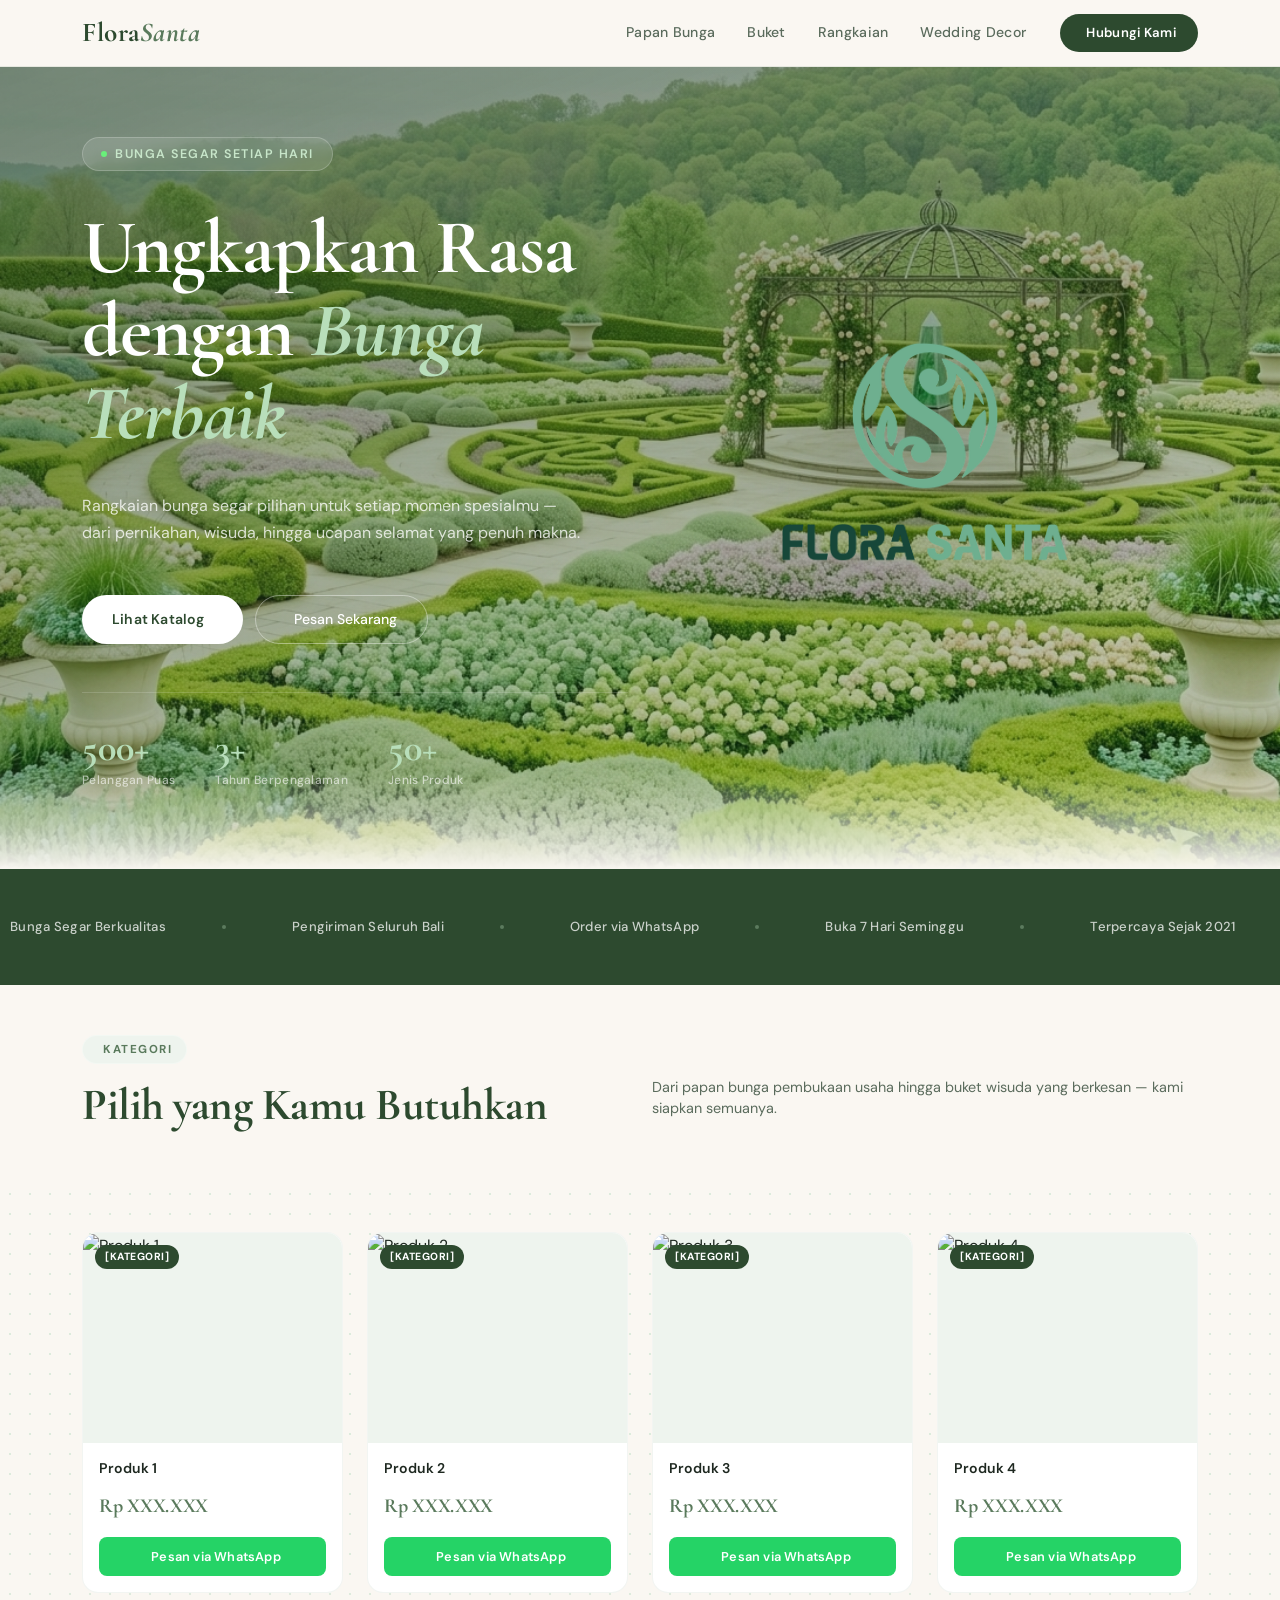
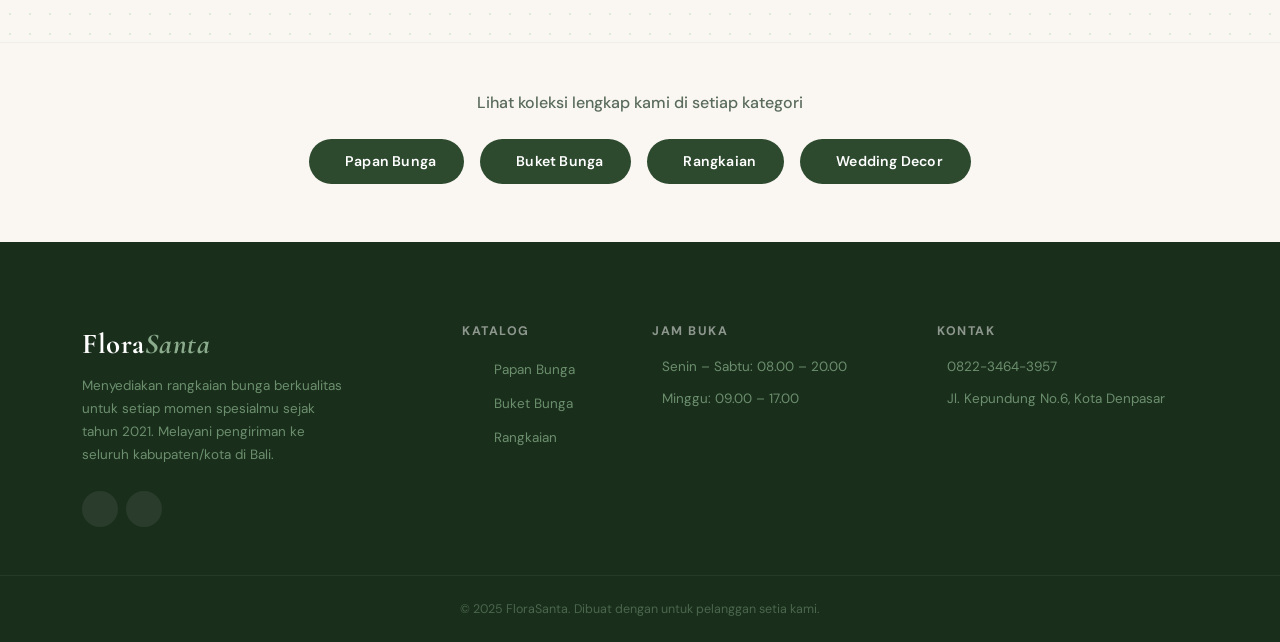
==== commit 4b0743d0: "Add files via upload" ====
--- a/index.html
+++ b/index.html
@@ -18,993 +18,8 @@
   <!-- AOS (Animate on Scroll) -->
   <link rel="stylesheet" href="https://cdnjs.cloudflare.com/ajax/libs/aos/2.3.4/aos.css"/>
 
-  <style>
-    /* ═══════════════════════════════════════ ROOT & BASE ═══════════════════════════════════════ */
-    :root {
-      --sage: #5a7a5c;
-      --sage-light: #8aab8c;
-      --sage-dark: #2d4a2f;
-      --sage-pale: #eef4ee;
-      --cream: #faf7f2;
-      --cream-dark: #f0e9de;
-      --bark: #6b4f3a;
-      --gold: #c9a96e;
-      --text: #1e2820;
-      --text-soft: #5a6b5c;
-      --white: #ffffff;
-      --radius-sm: 8px;
-      --radius-md: 16px;
-      --radius-lg: 28px;
-      --shadow-soft: 0 4px 24px rgba(45,74,47,0.10);
-      --shadow-card: 0 8px 40px rgba(45,74,47,0.13);
-      --transition: all 0.35s cubic-bezier(0.4, 0, 0.2, 1);
-      --spacing-xs: 8px;
-      --spacing-sm: 12px;
-      --spacing-md: 16px;
-      --spacing-lg: 24px;
-      --spacing-xl: 36px;
-      --spacing-2xl: 48px;
-      --spacing-3xl: 64px;
-      --spacing-4xl: 80px;
-    }
-
-    *, *::before, *::after {
-      box-sizing: border-box;
-      margin: 0;
-      padding: 0;
-    }
-
-    html {
-      scroll-behavior: smooth;
-    }
-
-    body {
-      font-family: 'DM Sans', sans-serif;
-      background-color: var(--cream);
-      color: var(--text);
-      overflow-x: hidden;
-      cursor: default;
-    }
-
-    /* ═══════════════════════════════════════ FLOATING PETALS BACKGROUND ═══════════════════════════════════════ */
-    #petals-canvas {
-      position: fixed;
-      top: 0;
-      left: 0;
-      width: 100%;
-      height: 100%;
-      pointer-events: none;
-      z-index: 0;
-      opacity: 0.6;
-    }
-
-    /* ═══════════════════════════════════════ PROGRESS BAR ═══════════════════════════════════════ */
-    #progress-bar {
-      position: fixed;
-      top: 0;
-      left: 0;
-      height: 3px;
-      width: 0%;
-      background: linear-gradient(90deg, var(--sage), var(--gold));
-      z-index: 9999;
-      transition: width 0.1s linear;
-    }
-
-    /* ═══════════════════════════════════════ NAVBAR ═══════════════════════════════════════ */
-    .navbar {
-      background: rgba(250,247,242,0.92) !important;
-      backdrop-filter: blur(16px);
-      -webkit-backdrop-filter: blur(16px);
-      border-bottom: 1px solid rgba(90,122,92,0.12);
-      padding: 14px 0;
-      transition: var(--transition);
-      position: relative;
-      z-index: 1000;
-    }
-
-    .navbar.scrolled {
-      padding: 10px 0;
-      box-shadow: 0 4px 20px rgba(45,74,47,0.08);
-    }
-
-    .navbar-brand {
-      font-family: 'Cormorant Garamond', serif;
-      font-size: 1.7rem;
-      font-weight: 700;
-      color: var(--sage-dark) !important;
-      letter-spacing: 0.5px;
-      line-height: 1;
-    }
-
-    .navbar-brand em {
-      font-style: italic;
-      color: var(--sage);
-    }
-
-    .nav-link {
-      font-size: 0.88rem;
-      font-weight: 500;
-      color: var(--text-soft) !important;
-      letter-spacing: 0.3px;
-      padding: 6px 14px !important;
-      position: relative;
-      transition: var(--transition);
-    }
-
-    .nav-link::after {
-      content: '';
-      position: absolute;
-      bottom: 0;
-      left: 14px;
-      right: 14px;
-      height: 1.5px;
-      background: var(--sage);
-      transform: scaleX(0);
-      transition: transform 0.3s ease;
-    }
-
-    .nav-link:hover {
-      color: var(--sage-dark) !important;
-    }
-
-    .nav-link:hover::after {
-      transform: scaleX(1);
-    }
-
-    .btn-nav {
-      background: var(--sage-dark);
-      color: var(--white) !important;
-      font-size: 0.82rem;
-      font-weight: 600;
-      padding: 9px 22px !important;
-      border-radius: 50px;
-      letter-spacing: 0.3px;
-      transition: var(--transition);
-    }
-
-    .btn-nav:hover {
-      background: var(--sage) !important;
-      transform: translateY(-1px);
-      box-shadow: 0 6px 18px rgba(45,74,47,0.25);
-    }
-
-    .btn-nav::after {
-      display: none;
-    }
-
-    .navbar-toggler {
-      border: none;
-      padding: 4px 8px;
-    }
-
-    .navbar-toggler:focus {
-      box-shadow: none;
-    }
-
-    .navbar-toggler-icon {
-      background-image: url("data:image/svg+xml,%3csvg xmlns='http://www.w3.org/2000/svg' viewBox='0 0 30 30'%3e%3cpath stroke='rgba(45,74,47,0.9)' stroke-linecap='round' stroke-miterlimit='10' stroke-width='2' d='M4 7h22M4 15h22M4 23h22'/%3e%3c/svg%3e");
-    }
-
-    /* ═══════════════════════════════════════ HERO ═══════════════════════════════════════ */
-    .hero {
-      min-height: auto;
-      background: linear-gradient(160deg, rgba(20,45,22,0.55) 0%, rgba(35,60,30,0.35) 60%, rgba(20,30,18,0.2) 100%), url('kebunbunga.png') center/cover no-repeat fixed;
-      display: flex;
-      align-items: flex-start;
-      padding: 70px 0 80px;
-      position: relative;
-      overflow: hidden;
-    }
-
-    .hero::before {
-      content: '';
-      position: absolute;
-      bottom: -1px;
-      left: 0;
-      right: 0;
-      height: 100px;
-      background: linear-gradient(to bottom, transparent, var(--cream));
-      pointer-events: none;
-    }
-
-    .hero-eyebrow {
-      display: inline-flex;
-      align-items: center;
-      gap: var(--spacing-xs);
-      background: rgba(255,255,255,0.12);
-      color: #c8e6ca;
-      border: 1px solid rgba(255,255,255,0.2);
-      padding: 7px 18px;
-      border-radius: 50px;
-      font-size: 0.78rem;
-      font-weight: 600;
-      letter-spacing: 1.5px;
-      text-transform: uppercase;
-      backdrop-filter: blur(8px);
-      margin-bottom: var(--spacing-xl);
-    }
-
-    .hero-eyebrow span {
-      width: 6px;
-      height: 6px;
-      background: #69f07a;
-      border-radius: 50%;
-      animation: pulse-dot 2s infinite;
-    }
-
-    @keyframes pulse-dot {
-      0%, 100% { opacity: 1; transform: scale(1); }
-      50% { opacity: 0.5; transform: scale(0.8); }
-    }
-
-    .hero h1 {
-      font-family: 'Cormorant Garamond', serif;
-      font-size: clamp(2.8rem, 6vw, 5rem);
-      font-weight: 700;
-      line-height: 1.08;
-      color: #ffffff;
-      letter-spacing: -1px;
-      margin-bottom: var(--spacing-xl);
-    }
-
-    .hero h1 em {
-      font-style: italic;
-      color: #b8deba;
-    }
-
-    .hero-desc {
-      font-size: 1rem;
-      color: rgba(255,255,255,0.78);
-      max-width: 500px;
-      line-height: 1.7;
-      margin-bottom: var(--spacing-2xl);
-    }
-
-    .hero-ctas {
-      display: flex;
-      flex-wrap: wrap;
-      gap: var(--spacing-sm);
-    }
-
-    .btn-primary-hero {
-      background: var(--white);
-      color: var(--sage-dark);
-      font-weight: 600;
-      font-size: 0.88rem;
-      padding: 14px 30px;
-      border-radius: 50px;
-      border: none;
-      text-decoration: none;
-      display: inline-flex;
-      align-items: center;
-      gap: var(--spacing-xs);
-      transition: var(--transition);
-      letter-spacing: 0.2px;
-    }
-
-    .btn-primary-hero:hover {
-      background: #e8f5e9;
-      color: var(--sage-dark);
-      transform: translateY(-2px);
-      box-shadow: 0 10px 30px rgba(0,0,0,0.15);
-    }
-
-    .btn-ghost-hero {
-      background: transparent;
-      color: #fff;
-      font-weight: 500;
-      font-size: 0.88rem;
-      padding: 13px 30px;
-      border-radius: 50px;
-      border: 1.5px solid rgba(255,255,255,0.4);
-      text-decoration: none;
-      display: inline-flex;
-      align-items: center;
-      gap: var(--spacing-xs);
-      transition: var(--transition);
-    }
-
-    .btn-ghost-hero:hover {
-      background: rgba(255,255,255,0.12);
-      border-color: rgba(255,255,255,0.7);
-      color: #fff;
-      transform: translateY(-2px);
-    }
-
-    .hero-stats {
-      display: flex;
-      gap: 40px;
-      margin-top: var(--spacing-2xl);
-      padding-top: var(--spacing-xl);
-      border-top: 1px solid rgba(255,255,255,0.15);
-    }
-
-    .stat-num {
-      font-family: 'Cormorant Garamond', serif;
-      font-size: 2.4rem;
-      font-weight: 700;
-      color: #b8deba;
-      line-height: 1;
-    }
-
-    .stat-lbl {
-      font-size: 0.75rem;
-      color: rgba(255,255,255,0.6);
-      font-weight: 500;
-      letter-spacing: 0.3px;
-      margin-top: 4px;
-    }
-
-    .hero-logo-wrap {
-      display: flex;
-      align-items: center;
-      justify-content: center;
-      height: 100%;
-    }
-
-    .hero-logo-wrap img {
-      max-width: 420px;
-      width: 100%;
-      filter: drop-shadow(0 20px 60px rgba(0,0,0,0.3));
-      animation: float 6s ease-in-out infinite;
-    }
-
-    @keyframes float {
-      0%, 100% { transform: translateY(0px); }
-      50% { transform: translateY(-14px); }
-    }
-
-    /* ═══════════════════════════════════════ TRUST BAR ═══════════════════════════════════════ */
-    .trust-bar {
-      background: var(--sage-dark);
-      padding: var(--spacing-2xl) 0;
-      overflow: hidden;
-      position: relative;
-      z-index: 1;
-    }
-
-    .trust-items {
-      display: flex;
-      gap: 56px;
-      align-items: center;
-      animation: scroll-left 18s linear infinite;
-      width: max-content;
-    }
-
-    @keyframes scroll-left {
-      0% { transform: translateX(0); }
-      100% { transform: translateX(-50%); }
-    }
-
-    .trust-item {
-      display: flex;
-      align-items: center;
-      gap: 10px;
-      white-space: nowrap;
-      color: rgba(255,255,255,0.75);
-      font-size: 0.82rem;
-      font-weight: 500;
-      letter-spacing: 0.3px;
-    }
-
-    .trust-item i {
-      color: var(--sage-light);
-      font-size: 1rem;
-    }
-
-    .trust-dot {
-      width: 4px;
-      height: 4px;
-      background: var(--sage-light);
-      border-radius: 50%;
-      opacity: 0.5;
-    }
-
-    /* ═══════════════════════════════════════ SECTION HEADERS ═══════════════════════════════════════ */
-    .section-tag {
-      display: inline-flex;
-      align-items: center;
-      gap: 6px;
-      background: var(--sage-pale);
-      color: var(--sage);
-      padding: 5px 14px;
-      border-radius: 50px;
-      font-size: 0.72rem;
-      font-weight: 700;
-      text-transform: uppercase;
-      letter-spacing: 1.5px;
-      margin-bottom: var(--spacing-md);
-    }
-
-    .section-tag i {
-      font-size: 0.7rem;
-    }
-
-    .section-heading {
-      font-family: 'Cormorant Garamond', serif;
-      font-size: clamp(1.9rem, 3.5vw, 2.8rem);
-      font-weight: 700;
-      color: var(--sage-dark);
-      letter-spacing: -0.5px;
-      line-height: 1.15;
-    }
-
-    .section-sub {
-      font-size: 0.9rem;
-      color: var(--text-soft);
-      margin-top: var(--spacing-md);
-    }
-
-    /* ═══════════════════════════════════════ FEATURED CATEGORIES ═══════════════════════════════════════ */
-    .featured-section {
-      margin-top: var(--spacing-2xl);
-      margin-bottom: var(--spacing-2xl);
-      background: var(--cream);
-      position: relative;
-      z-index: 1;
-    }
-
-    .featured-section .row {
-      margin-bottom: 0;
-    }
-    
-    .featured-section .section-heading {
-      margin-bottom: 4px;
-    }
-
-    .feature-card {
-      background: var(--white);
-      border-radius: var(--radius-lg);
-      overflow: hidden;
-      position: relative;
-      cursor: pointer;
-      transition: var(--transition);
-      height: 280px;
-      display: flex;
-      flex-direction: column;
-      justify-content: flex-end;
-      text-decoration: none;
-    }
-
-    .feature-card:hover {
-      transform: translateY(-6px);
-      box-shadow: var(--shadow-card);
-    }
-
-    .feature-card-bg {
-      position: absolute;
-      inset: 0;
-      transition: transform 0.5s ease;
-    }
-
-    .feature-card:hover .feature-card-bg {
-      transform: scale(1.04);
-    }
-
-    .fc-1 { background: linear-gradient(145deg, #c8e6c9 0%, #a5d6a7 100%); }
-    .fc-2 { background: linear-gradient(145deg, #fce4ec 0%, #f8bbd0 100%); }
-    .fc-3 { background: linear-gradient(145deg, #fff9c4 0%, #ffecb3 100%); }
-
-    .feature-card-emoji {
-      position: absolute;
-      top: 50%;
-      left: 50%;
-      transform: translate(-50%, -60%);
-      font-size: 5rem;
-      filter: drop-shadow(0 8px 20px rgba(0,0,0,0.1));
-      transition: transform 0.4s ease;
-    }
-
-    .feature-card:hover .feature-card-emoji {
-      transform: translate(-50%, -65%) scale(1.1);
-    }
-
-    .feature-card-body {
-      position: relative;
-      z-index: 2;
-      padding: var(--spacing-lg);
-      background: linear-gradient(to top, rgba(255,255,255,0.95) 0%, rgba(255,255,255,0.0) 100%);
-    }
-
-    .feature-card-title {
-      font-family: 'Cormorant Garamond', serif;
-      font-size: 1.3rem;
-      font-weight: 700;
-      color: var(--sage-dark);
-      margin-bottom: 4px;
-    }
-
-    .feature-card-sub {
-      font-size: 0.78rem;
-      color: var(--text-soft);
-      font-weight: 500;
-    }
-
-    .feature-card-arrow {
-      position: absolute;
-      bottom: var(--spacing-lg);
-      right: var(--spacing-lg);
-      width: 36px;
-      height: 36px;
-      background: var(--sage-dark);
-      border-radius: 50%;
-      display: flex;
-      align-items: center;
-      justify-content: center;
-      color: white;
-      font-size: 0.85rem;
-      transition: var(--transition);
-    }
-
-    .feature-card:hover .feature-card-arrow {
-      background: var(--sage);
-      transform: translate(2px, -2px);
-    }
-
-    /* ═══════════════════════════════════════ PRODUCT GRID & BACKGROUND ═══════════════════════════════════════ */
-    .products-section {
-      background-color: var(--cream);
-      background-image: radial-gradient(#dcebdc 1px, transparent 1px);
-      background-size: 20px 20px;
-      margin-top: 3px;
-      margin-bottom: 1px;
-      padding: var(--spacing-2xl) 0;
-      position: relative;
-      z-index: 1;
-    }
-
-    .product-card {
-      background: var(--white);
-      border-radius: var(--radius-md);
-      overflow: hidden;
-      transition: var(--transition);
-      cursor: pointer;
-      height: 100%;
-      border: 1px solid rgba(90,122,92,0.08);
-    }
-
-    .product-card:hover {
-      transform: translateY(-6px);
-      box-shadow: var(--shadow-card);
-    }
-
-    .card-img-wrap {
-      position: relative;
-      overflow: hidden;
-      height: 210px;
-      background: var(--sage-pale);
-    }
-
-    .card-img-wrap img {
-      width: 100%;
-      height: 100%;
-      object-fit: cover;
-      transition: transform 0.5s ease;
-    }
-
-    .product-card:hover .card-img-wrap img {
-      transform: scale(1.07);
-    }
-
-    .card-tag {
-      position: absolute;
-      top: var(--spacing-sm);
-      left: var(--spacing-sm);
-      background: var(--sage-dark);
-      color: white;
-      font-size: 0.65rem;
-      font-weight: 700;
-      padding: 4px 10px;
-      border-radius: 50px;
-      letter-spacing: 0.5px;
-      text-transform: uppercase;
-    }
-
-    .card-tag.pink { background: #c2185b; }
-    .card-tag.teal { background: #00796b; }
-
-    .card-content {
-      padding: var(--spacing-md) var(--spacing-md) var(--spacing-md);
-    }
-
-    .card-name {
-      font-size: 0.88rem;
-      font-weight: 600;
-      color: var(--text);
-      margin-bottom: var(--spacing-sm);
-      line-height: 1.4;
-      display: -webkit-box;
-      -webkit-line-clamp: 2;
-      -webkit-box-orient: vertical;
-      overflow: hidden;
-    }
-
-    .card-price {
-      font-family: 'Cormorant Garamond', serif;
-      font-size: 1.25rem;
-      font-weight: 700;
-      color: var(--sage);
-      margin-bottom: var(--spacing-md);
-      letter-spacing: -0.3px;
-    }
-
-    .btn-wa {
-      display: flex;
-      align-items: center;
-      justify-content: center;
-      gap: 7px;
-      width: 100%;
-      background: #25d366;
-      color: white;
-      font-size: 0.8rem;
-      font-weight: 600;
-      padding: 10px 14px;
-      border-radius: var(--radius-sm);
-      border: none;
-      text-decoration: none;
-      transition: var(--transition);
-      letter-spacing: 0.2px;
-    }
-
-    .btn-wa:hover {
-      background: #1aad4f;
-      color: white;
-      transform: translateY(-1px);
-    }
-
-    /* ═══════════════════════════════════════ CATALOG NAVIGATION ═══════════════════════════════════════ */
-    .catalog-nav-section {
-      margin-top: 1px;
-      margin-bottom: 10px;
-      padding: var(--spacing-2xl) 0;
-      background: var(--cream);
-      position: relative;
-      z-index: 1;
-      border-top: 1px solid rgba(90,122,92,0.08);
-    }
-
-    .catalog-nav-section p {
-      font-size: 1rem;
-      color: var(--text-soft);
-      margin-bottom: var(--spacing-lg);
-      font-weight: 500;
-    }
-
-    .catalog-nav-wrapper {
-      display: flex;
-      flex-wrap: wrap;
-      gap: var(--spacing-md);
-      justify-content: center;
-    }
-
-    .btn-catalog-nav {
-      display: inline-flex;
-      align-items: center;
-      gap: var(--spacing-xs);
-      background: var(--sage-dark);
-      color: white;
-      font-weight: 600;
-      font-size: 0.88rem;
-      padding: 12px 28px;
-      border-radius: 50px;
-      border: none;
-      text-decoration: none;
-      transition: var(--transition);
-      letter-spacing: 0.2px;
-      cursor: pointer;
-    }
-
-    .btn-catalog-nav:hover {
-      background: var(--sage);
-      color: white;
-      transform: translateY(-2px);
-      box-shadow: 0 8px 24px rgba(45,74,47,0.2);
-    }
-
-    .btn-catalog-nav i {
-      font-size: 0.9rem;
-    }
-
-    /* ═══════════════════════════════════════ FOOTER ═══════════════════════════════════════ */
-    footer {
-      background: #1a2e1c;
-      color: #8aab8c;
-      padding: var(--spacing-4xl) 0 0;
-      position: relative;
-      z-index: 1;
-    }
-
-    .footer-brand {
-      font-family: 'Cormorant Garamond', serif;
-      font-size: 1.8rem;
-      font-weight: 700;
-      color: white;
-      letter-spacing: 0.5px;
-    }
-
-    .footer-brand em {
-      font-style: italic;
-      color: #8aab8c;
-    }
-
-    .footer-desc {
-      font-size: 0.84rem;
-      line-height: 1.7;
-      color: #6b8f6d;
-      margin-top: 10px;
-      max-width: 260px;
-    }
-
-    .social-links {
-      display: flex;
-      gap: var(--spacing-xs);
-      margin-top: var(--spacing-lg);
-    }
-
-    .social-link {
-      width: 36px;
-      height: 36px;
-      border-radius: 50%;
-      background: rgba(255,255,255,0.07);
-      display: flex;
-      align-items: center;
-      justify-content: center;
-      color: #8aab8c;
-      font-size: 0.9rem;
-      transition: var(--transition);
-      text-decoration: none;
-    }
-
-    .social-link:hover {
-      background: var(--sage);
-      color: white;
-      transform: translateY(-2px);
-    }
-
-    .footer-heading {
-      font-size: 0.78rem;
-      font-weight: 700;
-      text-transform: uppercase;
-      letter-spacing: 1.5px;
-      color: rgba(255,255,255,0.5);
-      margin-bottom: var(--spacing-md);
-    }
-
-    .footer-links {
-      list-style: none;
-    }
-
-    .footer-links li {
-      margin-bottom: 10px;
-    }
-
-    .footer-links a {
-      font-size: 0.84rem;
-      color: #6b8f6d;
-      text-decoration: none;
-      transition: color 0.2s;
-    }
-
-    .footer-links a:hover {
-      color: white;
-    }
-
-    .footer-contact-item {
-      display: flex;
-      align-items: flex-start;
-      gap: 10px;
-      font-size: 0.84rem;
-      color: #6b8f6d;
-      margin-bottom: 12px;
-    }
-
-    .footer-contact-item i {
-      color: #8aab8c;
-      margin-top: 2px;
-      flex-shrink: 0;
-    }
-
-    .footer-bottom {
-      border-top: 1px solid rgba(255,255,255,0.06);
-      padding: var(--spacing-lg) 0;
-      margin-top: var(--spacing-2xl);
-      text-align: center;
-      font-size: 0.78rem;
-      color: #4a664c;
-    }
-
-    /* ═══════════════════════════════════════ MODAL ═══════════════════════════════════════ */
-    #modal-overlay {
-      position: fixed;
-      inset: 0;
-      background: rgba(15,25,16,0.65);
-      backdrop-filter: blur(6px);
-      display: none;
-      align-items: center;
-      justify-content: center;
-      z-index: 9999;
-      padding: var(--spacing-lg);
-      animation: fade-in 0.25s ease;
-    }
-
-    @keyframes fade-in {
-      from { opacity: 0; }
-      to { opacity: 1; }
-    }
-
-    .modal-card {
-      background: var(--white);
-      border-radius: var(--radius-lg);
-      width: 100%;
-      max-width: 380px;
-      overflow: hidden;
-      animation: modal-up 0.3s cubic-bezier(0.34, 1.56, 0.64, 1);
-      position: relative;
-    }
-
-    @keyframes modal-up {
-      from { transform: translateY(30px) scale(0.95); opacity: 0; }
-      to { transform: translateY(0) scale(1); opacity: 1; }
-    }
-
-    .modal-img-wrap {
-      position: relative;
-      height: 240px;
-      overflow: hidden;
-    }
-
-    .modal-img-wrap img {
-      width: 100%;
-      height: 100%;
-      object-fit: cover;
-    }
-
-    .modal-close {
-      position: absolute;
-      top: var(--spacing-sm);
-      right: var(--spacing-sm);
-      width: 32px;
-      height: 32px;
-      background: rgba(0,0,0,0.4);
-      backdrop-filter: blur(4px);
-      border: none;
-      border-radius: 50%;
-      color: white;
-      font-size: 0.85rem;
-      cursor: pointer;
-      display: flex;
-      align-items: center;
-      justify-content: center;
-      transition: background 0.2s;
-    }
-
-    .modal-close:hover {
-      background: rgba(0,0,0,0.65);
-    }
-
-    .modal-body {
-      padding: var(--spacing-lg);
-    }
-
-    .modal-name {
-      font-size: 1rem;
-      font-weight: 600;
-      color: var(--text);
-      margin-bottom: var(--spacing-xs);
-      line-height: 1.4;
-    }
-
-    .modal-price {
-      font-family: 'Cormorant Garamond', serif;
-      font-size: 1.6rem;
-      font-weight: 700;
-      color: var(--sage);
-      margin-bottom: var(--spacing-lg);
-    }
-
-    .btn-wa-modal {
-      display: flex;
-      align-items: center;
-      justify-content: center;
-      gap: var(--spacing-xs);
-      width: 100%;
-      background: #25d366;
-      color: white;
-      font-weight: 600;
-      font-size: 0.9rem;
-      padding: 14px;
-      border-radius: var(--radius-sm);
-      text-decoration: none;
-      transition: var(--transition);
-    }
-
-    .btn-wa-modal:hover {
-      background: #1aad4f;
-      color: white;
-    }
-
-    /* ═══════════════════════════════════════ RESPONSIVE ═══════════════════════════════════════ */
-    @media (max-width: 991px) {
-      .hero {
-        padding: 100px 0 60px;
-        min-height: auto;
-      }
-
-      .hero-logo-wrap {
-        margin-top: var(--spacing-2xl);
-      }
-
-      .hero-stats {
-        gap: 24px;
-      }
-
-      .featured-section {
-        margin-top: var(--spacing-lg);
-        margin-bottom: var(--spacing-lg);
-        padding: var(--spacing-lg) 0;
-      }
-
-      .products-section {
-        margin-top: var(--spacing-lg);
-        margin-bottom: var(--spacing-lg);
-        padding: var(--spacing-lg) 0;
-      }
-
-      .catalog-nav-section {
-        margin-top: var(--spacing-lg);
-        margin-bottom: var(--spacing-lg);
-        padding: var(--spacing-lg) 0;
-      }
-
-      footer {
-        padding: var(--spacing-3xl) 0 0;
-      }
-    }
-
-    @media (max-width: 575px) {
-      .hero h1 {
-        font-size: 2.4rem;
-      }
-
-      .hero-stats {
-        gap: 20px;
-      }
-
-      .stat-num {
-        font-size: 1.8rem;
-      }
-
-      .feature-card {
-        height: 220px;
-      }
-
-      .card-img-wrap {
-        height: 160px;
-      }
-
-      .featured-section {
-        margin-top: var(--spacing-sm);
-        margin-bottom: var(--spacing-sm);
-        padding: var(--spacing-sm) 0;
-      }
-
-      .products-section {
-        margin-top: var(--spacing-sm);
-        margin-bottom: var(--spacing-sm);
-        padding: var(--spacing-sm) 0;
-      }
-
-      .catalog-nav-section {
-        margin-top: var(--spacing-sm);
-        margin-bottom: var(--spacing-sm);
-        padding: var(--spacing-sm) 0;
-      }
-    }
-
-    [data-aos] {
-      transition-duration: 600ms !important;
-    }
-  </style>
+  <!--style css nya ni bosqu-->
+  <link rel="stylesheet" href="style.css">
 </head>
 <body>
 
--- a/style.css
+++ b/style.css
@@ -0,0 +1,1111 @@
+    /* ═══════════════════════════════════════ ROOT & BASE ═══════════════════════════════════════ */
+    :root {
+      --sage: #5a7a5c;
+      --sage-light: #8aab8c;
+      --sage-dark: #2d4a2f;
+      --sage-pale: #eef4ee;
+      --cream: #faf7f2;
+      --cream-dark: #f0e9de;
+      --bark: #6b4f3a;
+      --gold: #c9a96e;
+      --text: #1e2820;
+      --text-soft: #5a6b5c;
+      --white: #ffffff;
+      --radius-sm: 8px;
+      --radius-md: 16px;
+      --radius-lg: 28px;
+      --shadow-soft: 0 4px 24px rgba(45,74,47,0.10);
+      --shadow-card: 0 8px 40px rgba(45,74,47,0.13);
+      --transition: all 0.35s cubic-bezier(0.4, 0, 0.2, 1);
+      --spacing-xs: 8px;
+      --spacing-sm: 12px;
+      --spacing-md: 16px;
+      --spacing-lg: 24px;
+      --spacing-xl: 36px;
+      --spacing-2xl: 48px;
+      --spacing-3xl: 64px;
+      --spacing-4xl: 80px;
+    }
+
+    *, *::before, *::after {
+      box-sizing: border-box;
+      margin: 0;
+      padding: 0;
+    }
+
+    html {
+      scroll-behavior: smooth;
+    }
+
+    body {
+      font-family: 'DM Sans', sans-serif;
+      background-color: var(--cream);
+      color: var(--text);
+      overflow-x: hidden;
+      cursor: default;
+    }
+
+/* --- FIX CATALOG HEADER BACKGROUND --- */
+.catalog-header {
+  /* 1. Manggil Gambar & Overlay Gelap biar teks kebaca */
+  background: linear-gradient(rgba(0, 0, 0, 0.6), rgba(0, 0, 0, 0.4)), 
+              url('kebunbunga.png') center/cover no-repeat fixed;
+  
+  /* 2. Layouting (Biar lega kayak foto 1) */
+  min-height: 450px;
+  display: flex;
+  align-items: center;
+  justify-content: center;
+  text-align: center;
+  position: relative;
+  padding: 100px 0;
+  color: #ffffff;
+}
+
+/* Biar teks judul lu mewah dan gede di tengah */
+.catalog-title {
+  font-family: 'Cormorant Garamond', serif;
+  font-size: clamp(2.5rem, 6vw, 4.5rem);
+  font-weight: 700;
+  text-transform: uppercase;
+  letter-spacing: 4px;
+  margin-bottom: 15px;
+}
+
+/* Biar deskripsi di bawah judul gak kepanjangan ke samping */
+.catalog-subtitle {
+  font-size: 1.1rem;
+  max-width: 700px;
+  margin: 0 auto;
+  opacity: 0.9;
+  line-height: 1.6;
+}
+
+/* Styling buat badge "Koleksi Lengkap" */
+.section-tag {
+  display: inline-block;
+  background: rgba(255, 255, 255, 0.15);
+  backdrop-filter: blur(8px);
+  padding: 8px 20px;
+  border-radius: 50px;
+  border: 1px solid rgba(255, 255, 255, 0.3);
+  font-size: 0.8rem;
+  margin-bottom: 20px;
+  text-transform: uppercase;
+  letter-spacing: 2px;
+}
+
+/* ═══════════════════════════════════════ CTA BANNER ═══════════════════════════════════════ */
+    .cta-banner { padding: 100px 0; background: var(--cream); position: relative; z-index: 1; }
+    .cta-box {
+      background: var(--sage-dark); border-radius: var(--radius-lg); padding: 64px 56px;
+      position: relative; overflow: hidden;
+    }
+    .cta-box::before {
+      content: '❋'; position: absolute; font-size: 18rem; top: -40px; right: -40px;
+      opacity: 0.04; line-height: 1; pointer-events: none;
+    }
+    .cta-box::after {
+      content: ''; position: absolute; bottom: -60px; left: -60px; width: 280px; height: 280px;
+      border-radius: 50%; background: rgba(138,171,140,0.12); pointer-events: none;
+    }
+    .cta-tag {
+      display: inline-block; background: rgba(138,171,140,0.2); color: var(--sage-light);
+      padding: 5px 14px; border-radius: 50px; font-size: 0.72rem; font-weight: 700;
+      letter-spacing: 1.5px; text-transform: uppercase; margin-bottom: 20px;
+    }
+    .cta-box h2 {
+      font-family: 'Cormorant Garamond', serif; font-size: clamp(2rem, 4vw, 3rem);
+      font-weight: 700; color: white; line-height: 1.15; margin-bottom: 16px; letter-spacing: -0.5px;
+    }
+    .cta-box h2 em { font-style: italic; color: #b8deba; }
+    .cta-box p {
+      color: rgba(255,255,255,0.65); font-size: 0.92rem; line-height: 1.7;
+      margin-bottom: 36px; max-width: 480px;
+    }
+    .btn-cta-wa {
+      display: inline-flex; align-items: center; gap: 10px; background: #25d366; color: white;
+      font-weight: 600; font-size: 0.9rem; padding: 15px 32px; border-radius: 50px;
+      text-decoration: none; transition: var(--transition);
+    }
+    .btn-cta-wa:hover {
+      background: #1aad4f; color: white; transform: translateY(-2px);
+      box-shadow: 0 10px 30px rgba(37,211,102,0.35);
+    }
+    .btn-cta-outline {
+      display: inline-flex; align-items: center; gap: 10px; background: transparent;
+      color: rgba(255,255,255,0.75); font-weight: 500; font-size: 0.88rem;
+      padding: 14px 28px; border-radius: 50px; border: 1px solid rgba(255,255,255,0.2);
+      text-decoration: none; transition: var(--transition);
+    }
+    .btn-cta-outline:hover {
+      color: white; border-color: rgba(255,255,255,0.5); background: rgba(255,255,255,0.06);
+    }
+    .cta-info-list { list-style: none; }
+    .cta-info-list li {
+      display: flex; align-items: center; gap: 10px; color: rgba(255,255,255,0.65);
+      font-size: 0.85rem; margin-bottom: 12px;
+    }
+    .cta-info-list li i { color: var(--sage-light); font-size: 1rem; flex-shrink: 0; }
+    .open-badge {
+      display: inline-flex; align-items: center; gap: 6px; background: rgba(37,211,102,0.15);
+      color: #69f07a; font-size: 0.75rem; font-weight: 600; padding: 5px 12px;
+      border-radius: 50px; margin-bottom: 24px;
+    }
+    .open-badge span {
+      width: 6px; height: 6px; background: #69f07a; border-radius: 50%;
+      animation: pulse-dot 2s infinite;
+    }
+
+    /* ═══════════════════════════════════════ FLOATING PETALS BACKGROUND ═══════════════════════════════════════ */
+    #petals-canvas {
+      position: fixed;
+      top: 0;
+      left: 0;
+      width: 100%;
+      height: 100%;
+      pointer-events: none;
+      z-index: 0;
+      opacity: 0.6;
+    }
+
+    /* ═══════════════════════════════════════ PROGRESS BAR ═══════════════════════════════════════ */
+    #progress-bar {
+      position: fixed;
+      top: 0;
+      left: 0;
+      height: 3px;
+      width: 0%;
+      background: linear-gradient(90deg, var(--sage), var(--gold));
+      z-index: 9999;
+      transition: width 0.1s linear;
+    }
+
+    /* ═══════════════════════════════════════ NAVBAR ═══════════════════════════════════════ */
+    .navbar {
+      background: rgba(250,247,242,0.92) !important;
+      backdrop-filter: blur(16px);
+      -webkit-backdrop-filter: blur(16px);
+      border-bottom: 1px solid rgba(90,122,92,0.12);
+      padding: 14px 0;
+      transition: var(--transition);
+      position: relative;
+      z-index: 1000;
+    }
+
+    .navbar.scrolled {
+      padding: 10px 0;
+      box-shadow: 0 4px 20px rgba(45,74,47,0.08);
+    }
+
+    .navbar-brand {
+      font-family: 'Cormorant Garamond', serif;
+      font-size: 1.7rem;
+      font-weight: 700;
+      color: var(--sage-dark) !important;
+      letter-spacing: 0.5px;
+      line-height: 1;
+    }
+
+    .navbar-brand em {
+      font-style: italic;
+      color: var(--sage);
+    }
+
+    .nav-link {
+      font-size: 0.88rem;
+      font-weight: 500;
+      color: var(--text-soft) !important;
+      letter-spacing: 0.3px;
+      padding: 6px 14px !important;
+      position: relative;
+      transition: var(--transition);
+    }
+
+    .nav-link::after {
+      content: '';
+      position: absolute;
+      bottom: 0;
+      left: 14px;
+      right: 14px;
+      height: 1.5px;
+      background: var(--sage);
+      transform: scaleX(0);
+      transition: transform 0.3s ease;
+    }
+
+    .nav-link:hover {
+      color: var(--sage-dark) !important;
+    }
+
+    .nav-link:hover::after {
+      transform: scaleX(1);
+    }
+
+    .btn-nav {
+      background: var(--sage-dark);
+      color: var(--white) !important;
+      font-size: 0.82rem;
+      font-weight: 600;
+      padding: 9px 22px !important;
+      border-radius: 50px;
+      letter-spacing: 0.3px;
+      transition: var(--transition);
+    }
+
+    .btn-nav:hover {
+      background: var(--sage) !important;
+      transform: translateY(-1px);
+      box-shadow: 0 6px 18px rgba(45,74,47,0.25);
+    }
+
+    .btn-nav::after {
+      display: none;
+    }
+
+    .navbar-toggler {
+      border: none;
+      padding: 4px 8px;
+    }
+
+    .navbar-toggler:focus {
+      box-shadow: none;
+    }
+
+    .navbar-toggler-icon {
+      background-image: url("data:image/svg+xml,%3csvg xmlns='http://www.w3.org/2000/svg' viewBox='0 0 30 30'%3e%3cpath stroke='rgba(45,74,47,0.9)' stroke-linecap='round' stroke-miterlimit='10' stroke-width='2' d='M4 7h22M4 15h22M4 23h22'/%3e%3c/svg%3e");
+    }
+
+    /* ═══════════════════════════════════════ HERO ═══════════════════════════════════════ */
+    .hero {
+      min-height: auto;
+      background: linear-gradient(160deg, rgba(20,45,22,0.55) 0%, rgba(35,60,30,0.35) 60%, rgba(20,30,18,0.2) 100%), url('kebunbunga.png') center/cover no-repeat fixed;
+      display: flex;
+      align-items: flex-start;
+      padding: 70px 0 80px;
+      position: relative;
+      overflow: hidden;
+    }
+
+    .hero::before {
+      content: '';
+      position: absolute;
+      bottom: -1px;
+      left: 0;
+      right: 0;
+      height: 100px;
+      background: linear-gradient(to bottom, transparent, var(--cream));
+      pointer-events: none;
+    }
+
+    .hero-eyebrow {
+      display: inline-flex;
+      align-items: center;
+      gap: var(--spacing-xs);
+      background: rgba(255,255,255,0.12);
+      color: #c8e6ca;
+      border: 1px solid rgba(255,255,255,0.2);
+      padding: 7px 18px;
+      border-radius: 50px;
+      font-size: 0.78rem;
+      font-weight: 600;
+      letter-spacing: 1.5px;
+      text-transform: uppercase;
+      backdrop-filter: blur(8px);
+      margin-bottom: var(--spacing-xl);
+    }
+
+    .hero-eyebrow span {
+      width: 6px;
+      height: 6px;
+      background: #69f07a;
+      border-radius: 50%;
+      animation: pulse-dot 2s infinite;
+    }
+
+    @keyframes pulse-dot {
+      0%, 100% { opacity: 1; transform: scale(1); }
+      50% { opacity: 0.5; transform: scale(0.8); }
+    }
+
+    .hero h1 {
+      font-family: 'Cormorant Garamond', serif;
+      font-size: clamp(2.8rem, 6vw, 5rem);
+      font-weight: 700;
+      line-height: 1.08;
+      color: #ffffff;
+      letter-spacing: -1px;
+      margin-bottom: var(--spacing-xl);
+    }
+
+    .hero h1 em {
+      font-style: italic;
+      color: #b8deba;
+    }
+
+    .hero-desc {
+      font-size: 1rem;
+      color: rgba(255,255,255,0.78);
+      max-width: 500px;
+      line-height: 1.7;
+      margin-bottom: var(--spacing-2xl);
+    }
+
+    .hero-ctas {
+      display: flex;
+      flex-wrap: wrap;
+      gap: var(--spacing-sm);
+    }
+
+    .btn-primary-hero {
+      background: var(--white);
+      color: var(--sage-dark);
+      font-weight: 600;
+      font-size: 0.88rem;
+      padding: 14px 30px;
+      border-radius: 50px;
+      border: none;
+      text-decoration: none;
+      display: inline-flex;
+      align-items: center;
+      gap: var(--spacing-xs);
+      transition: var(--transition);
+      letter-spacing: 0.2px;
+    }
+
+    .btn-primary-hero:hover {
+      background: #e8f5e9;
+      color: var(--sage-dark);
+      transform: translateY(-2px);
+      box-shadow: 0 10px 30px rgba(0,0,0,0.15);
+    }
+
+    .btn-ghost-hero {
+      background: transparent;
+      color: #fff;
+      font-weight: 500;
+      font-size: 0.88rem;
+      padding: 13px 30px;
+      border-radius: 50px;
+      border: 1.5px solid rgba(255,255,255,0.4);
+      text-decoration: none;
+      display: inline-flex;
+      align-items: center;
+      gap: var(--spacing-xs);
+      transition: var(--transition);
+    }
+
+    .btn-ghost-hero:hover {
+      background: rgba(255,255,255,0.12);
+      border-color: rgba(255,255,255,0.7);
+      color: #fff;
+      transform: translateY(-2px);
+    }
+
+    .hero-stats {
+      display: flex;
+      gap: 40px;
+      margin-top: var(--spacing-2xl);
+      padding-top: var(--spacing-xl);
+      border-top: 1px solid rgba(255,255,255,0.15);
+    }
+
+    .stat-num {
+      font-family: 'Cormorant Garamond', serif;
+      font-size: 2.4rem;
+      font-weight: 700;
+      color: #b8deba;
+      line-height: 1;
+    }
+
+    .stat-lbl {
+      font-size: 0.75rem;
+      color: rgba(255,255,255,0.6);
+      font-weight: 500;
+      letter-spacing: 0.3px;
+      margin-top: 4px;
+    }
+
+    .hero-logo-wrap {
+      display: flex;
+      align-items: center;
+      justify-content: center;
+      height: 100%;
+    }
+
+    .hero-logo-wrap img {
+      max-width: 420px;
+      width: 100%;
+      filter: drop-shadow(0 20px 60px rgba(0,0,0,0.3));
+      animation: float 6s ease-in-out infinite;
+    }
+
+    @keyframes float {
+      0%, 100% { transform: translateY(0px); }
+      50% { transform: translateY(-14px); }
+    }
+
+    /* ═══════════════════════════════════════ TRUST BAR ═══════════════════════════════════════ */
+    .trust-bar {
+      background: var(--sage-dark);
+      padding: var(--spacing-2xl) 0;
+      overflow: hidden;
+      position: relative;
+      z-index: 1;
+    }
+
+    .trust-items {
+      display: flex;
+      gap: 56px;
+      align-items: center;
+      animation: scroll-left 18s linear infinite;
+      width: max-content;
+    }
+
+    @keyframes scroll-left {
+      0% { transform: translateX(0); }
+      100% { transform: translateX(-50%); }
+    }
+
+    .trust-item {
+      display: flex;
+      align-items: center;
+      gap: 10px;
+      white-space: nowrap;
+      color: rgba(255,255,255,0.75);
+      font-size: 0.82rem;
+      font-weight: 500;
+      letter-spacing: 0.3px;
+    }
+
+    .trust-item i {
+      color: var(--sage-light);
+      font-size: 1rem;
+    }
+
+    .trust-dot {
+      width: 4px;
+      height: 4px;
+      background: var(--sage-light);
+      border-radius: 50%;
+      opacity: 0.5;
+    }
+
+    /* ═══════════════════════════════════════ SECTION HEADERS ═══════════════════════════════════════ */
+    .section-tag {
+      display: inline-flex;
+      align-items: center;
+      gap: 6px;
+      background: var(--sage-pale);
+      color: var(--sage);
+      padding: 5px 14px;
+      border-radius: 50px;
+      font-size: 0.72rem;
+      font-weight: 700;
+      text-transform: uppercase;
+      letter-spacing: 1.5px;
+      margin-bottom: var(--spacing-md);
+    }
+
+    .section-tag i {
+      font-size: 0.7rem;
+    }
+
+    .section-heading {
+      font-family: 'Cormorant Garamond', serif;
+      font-size: clamp(1.9rem, 3.5vw, 2.8rem);
+      font-weight: 700;
+      color: var(--sage-dark);
+      letter-spacing: -0.5px;
+      line-height: 1.15;
+    }
+
+    .section-sub {
+      font-size: 0.9rem;
+      color: var(--text-soft);
+      margin-top: var(--spacing-md);
+    }
+
+    /* ═══════════════════════════════════════ FEATURED CATEGORIES ═══════════════════════════════════════ */
+    .featured-section {
+      margin-top: var(--spacing-2xl);
+      margin-bottom: var(--spacing-2xl);
+      background: var(--cream);
+      position: relative;
+      z-index: 1;
+    }
+
+    .featured-section .row {
+      margin-bottom: 0;
+    }
+    
+    .featured-section .section-heading {
+      margin-bottom: 4px;
+    }
+
+    .feature-card {
+      background: var(--white);
+      border-radius: var(--radius-lg);
+      overflow: hidden;
+      position: relative;
+      cursor: pointer;
+      transition: var(--transition);
+      height: 280px;
+      display: flex;
+      flex-direction: column;
+      justify-content: flex-end;
+      text-decoration: none;
+    }
+
+    .feature-card:hover {
+      transform: translateY(-6px);
+      box-shadow: var(--shadow-card);
+    }
+
+    .feature-card-bg {
+      position: absolute;
+      inset: 0;
+      transition: transform 0.5s ease;
+    }
+
+    .feature-card:hover .feature-card-bg {
+      transform: scale(1.04);
+    }
+
+    .fc-1 { background: linear-gradient(145deg, #c8e6c9 0%, #a5d6a7 100%); }
+    .fc-2 { background: linear-gradient(145deg, #fce4ec 0%, #f8bbd0 100%); }
+    .fc-3 { background: linear-gradient(145deg, #fff9c4 0%, #ffecb3 100%); }
+
+    .feature-card-emoji {
+      position: absolute;
+      top: 50%;
+      left: 50%;
+      transform: translate(-50%, -60%);
+      font-size: 5rem;
+      filter: drop-shadow(0 8px 20px rgba(0,0,0,0.1));
+      transition: transform 0.4s ease;
+    }
+
+    .feature-card:hover .feature-card-emoji {
+      transform: translate(-50%, -65%) scale(1.1);
+    }
+
+    .feature-card-body {
+      position: relative;
+      z-index: 2;
+      padding: var(--spacing-lg);
+      background: linear-gradient(to top, rgba(255,255,255,0.95) 0%, rgba(255,255,255,0.0) 100%);
+    }
+
+    .feature-card-title {
+      font-family: 'Cormorant Garamond', serif;
+      font-size: 1.3rem;
+      font-weight: 700;
+      color: var(--sage-dark);
+      margin-bottom: 4px;
+    }
+
+    .feature-card-sub {
+      font-size: 0.78rem;
+      color: var(--text-soft);
+      font-weight: 500;
+    }
+
+    .feature-card-arrow {
+      position: absolute;
+      bottom: var(--spacing-lg);
+      right: var(--spacing-lg);
+      width: 36px;
+      height: 36px;
+      background: var(--sage-dark);
+      border-radius: 50%;
+      display: flex;
+      align-items: center;
+      justify-content: center;
+      color: white;
+      font-size: 0.85rem;
+      transition: var(--transition);
+    }
+
+    .feature-card:hover .feature-card-arrow {
+      background: var(--sage);
+      transform: translate(2px, -2px);
+    }
+
+/* ═══════════════════════════════════════ BREADCRUMB ═══════════════════════════════════════ */
+    .breadcrumb-nav {
+      background: transparent; padding: 20px 0 0; margin-bottom: 0;
+    }
+    .breadcrumb-nav .breadcrumb-item { font-size: 0.85rem; }
+    .breadcrumb-nav .breadcrumb-item a { color: var(--sage); text-decoration: none; }
+    .breadcrumb-nav .breadcrumb-item.active { color: var(--text-soft); }
+
+    /* ═══════════════════════════════════════ PRODUCT GRID & BACKGROUND ═══════════════════════════════════════ */
+    .products-section {
+      background-color: var(--cream);
+      background-image: radial-gradient(#dcebdc 1px, transparent 1px);
+      background-size: 20px 20px;
+      margin-top: 3px;
+      margin-bottom: 1px;
+      padding: var(--spacing-2xl) 0;
+      position: relative;
+      z-index: 1;
+    }
+
+    .products-section.alt {
+      background-color: #f5f2ed;
+      background-image: radial-gradient(#dcebdc 1px, transparent 1px);
+      background-size: 20px 20px;
+    }
+
+    .product-card {
+      background: var(--white);
+      border-radius: var(--radius-md);
+      overflow: hidden;
+      transition: var(--transition);
+      cursor: pointer;
+      height: 100%;
+      border: 1px solid rgba(90,122,92,0.08);
+    }
+
+    .product-card:hover {
+      transform: translateY(-6px);
+      box-shadow: var(--shadow-card);
+    }
+
+    .card-img-wrap {
+      position: relative;
+      overflow: hidden;
+      height: 210px;
+      background: var(--sage-pale);
+    }
+
+    .card-img-wrap img {
+      width: 100%;
+      height: 100%;
+      object-fit: cover;
+      transition: transform 0.5s ease;
+    }
+
+    .product-card:hover .card-img-wrap img {
+      transform: scale(1.07);
+    }
+
+    .card-tag {
+      position: absolute;
+      top: var(--spacing-sm);
+      left: var(--spacing-sm);
+      background: var(--sage-dark);
+      color: white;
+      font-size: 0.65rem;
+      font-weight: 700;
+      padding: 4px 10px;
+      border-radius: 50px;
+      letter-spacing: 0.5px;
+      text-transform: uppercase;
+    }
+
+    .card-tag.pink { background: #c2185b; }
+    .card-tag.teal { background: #00796b; }
+
+    .card-content {
+      padding: var(--spacing-md) var(--spacing-md) var(--spacing-md);
+    }
+
+    .card-name {
+      font-size: 0.88rem;
+      font-weight: 600;
+      color: var(--text);
+      margin-bottom: var(--spacing-sm);
+      line-height: 1.4;
+      display: -webkit-box;
+      -webkit-line-clamp: 2;
+      -webkit-box-orient: vertical;
+      overflow: hidden;
+    }
+
+    .card-price {
+      font-family: 'Cormorant Garamond', serif;
+      font-size: 1.25rem;
+      font-weight: 700;
+      color: var(--sage);
+      margin-bottom: var(--spacing-md);
+      letter-spacing: -0.3px;
+    }
+
+    .btn-wa {
+      display: flex;
+      align-items: center;
+      justify-content: center;
+      gap: 7px;
+      width: 100%;
+      background: #25d366;
+      color: white;
+      font-size: 0.8rem;
+      font-weight: 600;
+      padding: 10px 14px;
+      border-radius: var(--radius-sm);
+      border: none;
+      text-decoration: none;
+      transition: var(--transition);
+      letter-spacing: 0.2px;
+    }
+
+    .btn-wa:hover {
+      background: #1aad4f;
+      color: white;
+      transform: translateY(-1px);
+    }
+
+    /* ═══════════════════════════════════════ CATALOG NAVIGATION ═══════════════════════════════════════ */
+    .catalog-nav-section {
+      margin-top: 1px;
+      margin-bottom: 10px;
+      padding: var(--spacing-2xl) 0;
+      background: var(--cream);
+      position: relative;
+      z-index: 1;
+      border-top: 1px solid rgba(90,122,92,0.08);
+    }
+
+    .catalog-nav-section p {
+      font-size: 1rem;
+      color: var(--text-soft);
+      margin-bottom: var(--spacing-lg);
+      font-weight: 500;
+    }
+
+    .catalog-nav-wrapper {
+      display: flex;
+      flex-wrap: wrap;
+      gap: var(--spacing-md);
+      justify-content: center;
+    }
+
+    .btn-catalog-nav {
+      display: inline-flex;
+      align-items: center;
+      gap: var(--spacing-xs);
+      background: var(--sage-dark);
+      color: white;
+      font-weight: 600;
+      font-size: 0.88rem;
+      padding: 12px 28px;
+      border-radius: 50px;
+      border: none;
+      text-decoration: none;
+      transition: var(--transition);
+      letter-spacing: 0.2px;
+      cursor: pointer;
+    }
+
+    .btn-catalog-nav:hover {
+      background: var(--sage);
+      color: white;
+      transform: translateY(-2px);
+      box-shadow: 0 8px 24px rgba(45,74,47,0.2);
+    }
+
+    .btn-catalog-nav i {
+      font-size: 0.9rem;
+    }
+
+    /* ═══════════════════════════════════════ FOOTER ═══════════════════════════════════════ */
+    footer {
+      background: #1a2e1c;
+      color: #8aab8c;
+      padding: var(--spacing-4xl) 0 0;
+      position: relative;
+      z-index: 1;
+    }
+
+    .footer-brand {
+      font-family: 'Cormorant Garamond', serif;
+      font-size: 1.8rem;
+      font-weight: 700;
+      color: white;
+      letter-spacing: 0.5px;
+    }
+
+    .footer-brand em {
+      font-style: italic;
+      color: #8aab8c;
+    }
+
+    .footer-desc {
+      font-size: 0.84rem;
+      line-height: 1.7;
+      color: #6b8f6d;
+      margin-top: 10px;
+      max-width: 260px;
+    }
+
+    .social-links {
+      display: flex;
+      gap: var(--spacing-xs);
+      margin-top: var(--spacing-lg);
+    }
+
+    .social-link {
+      width: 36px;
+      height: 36px;
+      border-radius: 50%;
+      background: rgba(255,255,255,0.07);
+      display: flex;
+      align-items: center;
+      justify-content: center;
+      color: #8aab8c;
+      font-size: 0.9rem;
+      transition: var(--transition);
+      text-decoration: none;
+    }
+
+    .social-link:hover {
+      background: var(--sage);
+      color: white;
+      transform: translateY(-2px);
+    }
+
+    .footer-heading {
+      font-size: 0.78rem;
+      font-weight: 700;
+      text-transform: uppercase;
+      letter-spacing: 1.5px;
+      color: rgba(255,255,255,0.5);
+      margin-bottom: var(--spacing-md);
+    }
+
+    .footer-links {
+      list-style: none;
+    }
+
+    .footer-links li {
+      margin-bottom: 10px;
+    }
+
+    .footer-links a {
+      font-size: 0.84rem;
+      color: #6b8f6d;
+      text-decoration: none;
+      transition: color 0.2s;
+    }
+
+    .footer-links a:hover {
+      color: white;
+    }
+
+    .footer-contact-item {
+      display: flex;
+      align-items: flex-start;
+      gap: 10px;
+      font-size: 0.84rem;
+      color: #6b8f6d;
+      margin-bottom: 12px;
+    }
+
+    .footer-contact-item i {
+      color: #8aab8c;
+      margin-top: 2px;
+      flex-shrink: 0;
+    }
+
+    .footer-bottom {
+      border-top: 1px solid rgba(255,255,255,0.06);
+      padding: var(--spacing-lg) 0;
+      margin-top: var(--spacing-2xl);
+      text-align: center;
+      font-size: 0.78rem;
+      color: #4a664c;
+    }
+
+    /* ═══════════════════════════════════════ MODAL ═══════════════════════════════════════ */
+    #modal-overlay {
+      position: fixed;
+      inset: 0;
+      background: rgba(15,25,16,0.65);
+      backdrop-filter: blur(6px);
+      display: none;
+      align-items: center;
+      justify-content: center;
+      z-index: 9999;
+      padding: var(--spacing-lg);
+      animation: fade-in 0.25s ease;
+    }
+
+    @keyframes fade-in {
+      from { opacity: 0; }
+      to { opacity: 1; }
+    }
+
+    .modal-card {
+      background: var(--white);
+      border-radius: var(--radius-lg);
+      width: 100%;
+      max-width: 380px;
+      overflow: hidden;
+      animation: modal-up 0.3s cubic-bezier(0.34, 1.56, 0.64, 1);
+      position: relative;
+    }
+
+    @keyframes modal-up {
+      from { transform: translateY(30px) scale(0.95); opacity: 0; }
+      to { transform: translateY(0) scale(1); opacity: 1; }
+    }
+
+    .modal-img-wrap {
+      position: relative;
+      height: 240px;
+      overflow: hidden;
+    }
+
+    .modal-img-wrap img {
+      width: 100%;
+      height: 100%;
+      object-fit: cover;
+    }
+    @keyframes modalSlideIn { from { transform: translateY(40px); opacity: 0; } to { transform: translateY(0); opacity: 1; } }
+    .modal-close {
+      position: absolute;
+      top: var(--spacing-sm);
+      right: var(--spacing-sm);
+      width: 32px;
+      height: 32px;
+      background: rgba(0,0,0,0.4);
+      backdrop-filter: blur(4px);
+      border: none;
+      border-radius: 50%;
+      color: white;
+      font-size: 0.85rem;
+      cursor: pointer;
+      display: flex;
+      align-items: center;
+      justify-content: center;
+      transition: background 0.2s;
+    }
+
+    .modal-close:hover {
+      background: rgba(0,0,0,0.65);
+    }
+
+    .modal-body {
+      padding: var(--spacing-lg);
+    }
+
+    .modal-name {
+      font-size: 1rem;
+      font-weight: 600;
+      color: var(--text);
+      margin-bottom: var(--spacing-xs);
+      line-height: 1.4;
+    }
+
+    .modal-price {
+      font-family: 'Cormorant Garamond', serif;
+      font-size: 1.6rem;
+      font-weight: 700;
+      color: var(--sage);
+      margin-bottom: var(--spacing-lg);
+    }
+
+    .btn-wa-modal {
+      display: flex;
+      align-items: center;
+      justify-content: center;
+      gap: var(--spacing-xs);
+      width: 100%;
+      background: #25d366;
+      color: white;
+      font-weight: 600;
+      font-size: 0.9rem;
+      padding: 14px;
+      border-radius: var(--radius-sm);
+      text-decoration: none;
+      transition: var(--transition);
+    }
+
+    .btn-wa-modal:hover {
+      background: #1aad4f;
+      color: white;
+    }
+
+    /* ═══════════════════════════════════════ RESPONSIVE ═══════════════════════════════════════ */
+    @media (max-width: 991px) {
+      .hero {
+        padding: 100px 0 60px;
+        min-height: auto;
+      }
+
+      .hero-logo-wrap {
+        margin-top: var(--spacing-2xl);
+      }
+
+      .hero-stats {
+        gap: 24px;
+      }
+
+      .featured-section {
+        margin-top: var(--spacing-lg);
+        margin-bottom: var(--spacing-lg);
+        padding: var(--spacing-lg) 0;
+      }
+
+      .products-section {
+        margin-top: var(--spacing-lg);
+        margin-bottom: var(--spacing-lg);
+        padding: var(--spacing-lg) 0;
+      }
+
+      .catalog-nav-section {
+        margin-top: var(--spacing-lg);
+        margin-bottom: var(--spacing-lg);
+        padding: var(--spacing-lg) 0;
+      }
+
+      footer {
+        padding: var(--spacing-3xl) 0 0;
+      }
+    }
+
+    @media (max-width: 575px) {
+      .hero h1 {
+        font-size: 2.4rem;
+      }
+
+      .hero-stats {
+        gap: 20px;
+      }
+
+      .stat-num {
+        font-size: 1.8rem;
+      }
+
+      .feature-card {
+        height: 220px;
+      }
+
+      .card-img-wrap {
+        height: 160px;
+      }
+
+      .featured-section {
+        margin-top: var(--spacing-sm);
+        margin-bottom: var(--spacing-sm);
+        padding: var(--spacing-sm) 0;
+      }
+
+      .products-section {
+        margin-top: var(--spacing-sm);
+        margin-bottom: var(--spacing-sm);
+        padding: var(--spacing-sm) 0;
+      }
+
+      .catalog-nav-section {
+        margin-top: var(--spacing-sm);
+        margin-bottom: var(--spacing-sm);
+        padding: var(--spacing-sm) 0;
+      }
+    }
+
+    [data-aos] {
+      transition-duration: 600ms !important;
+    }
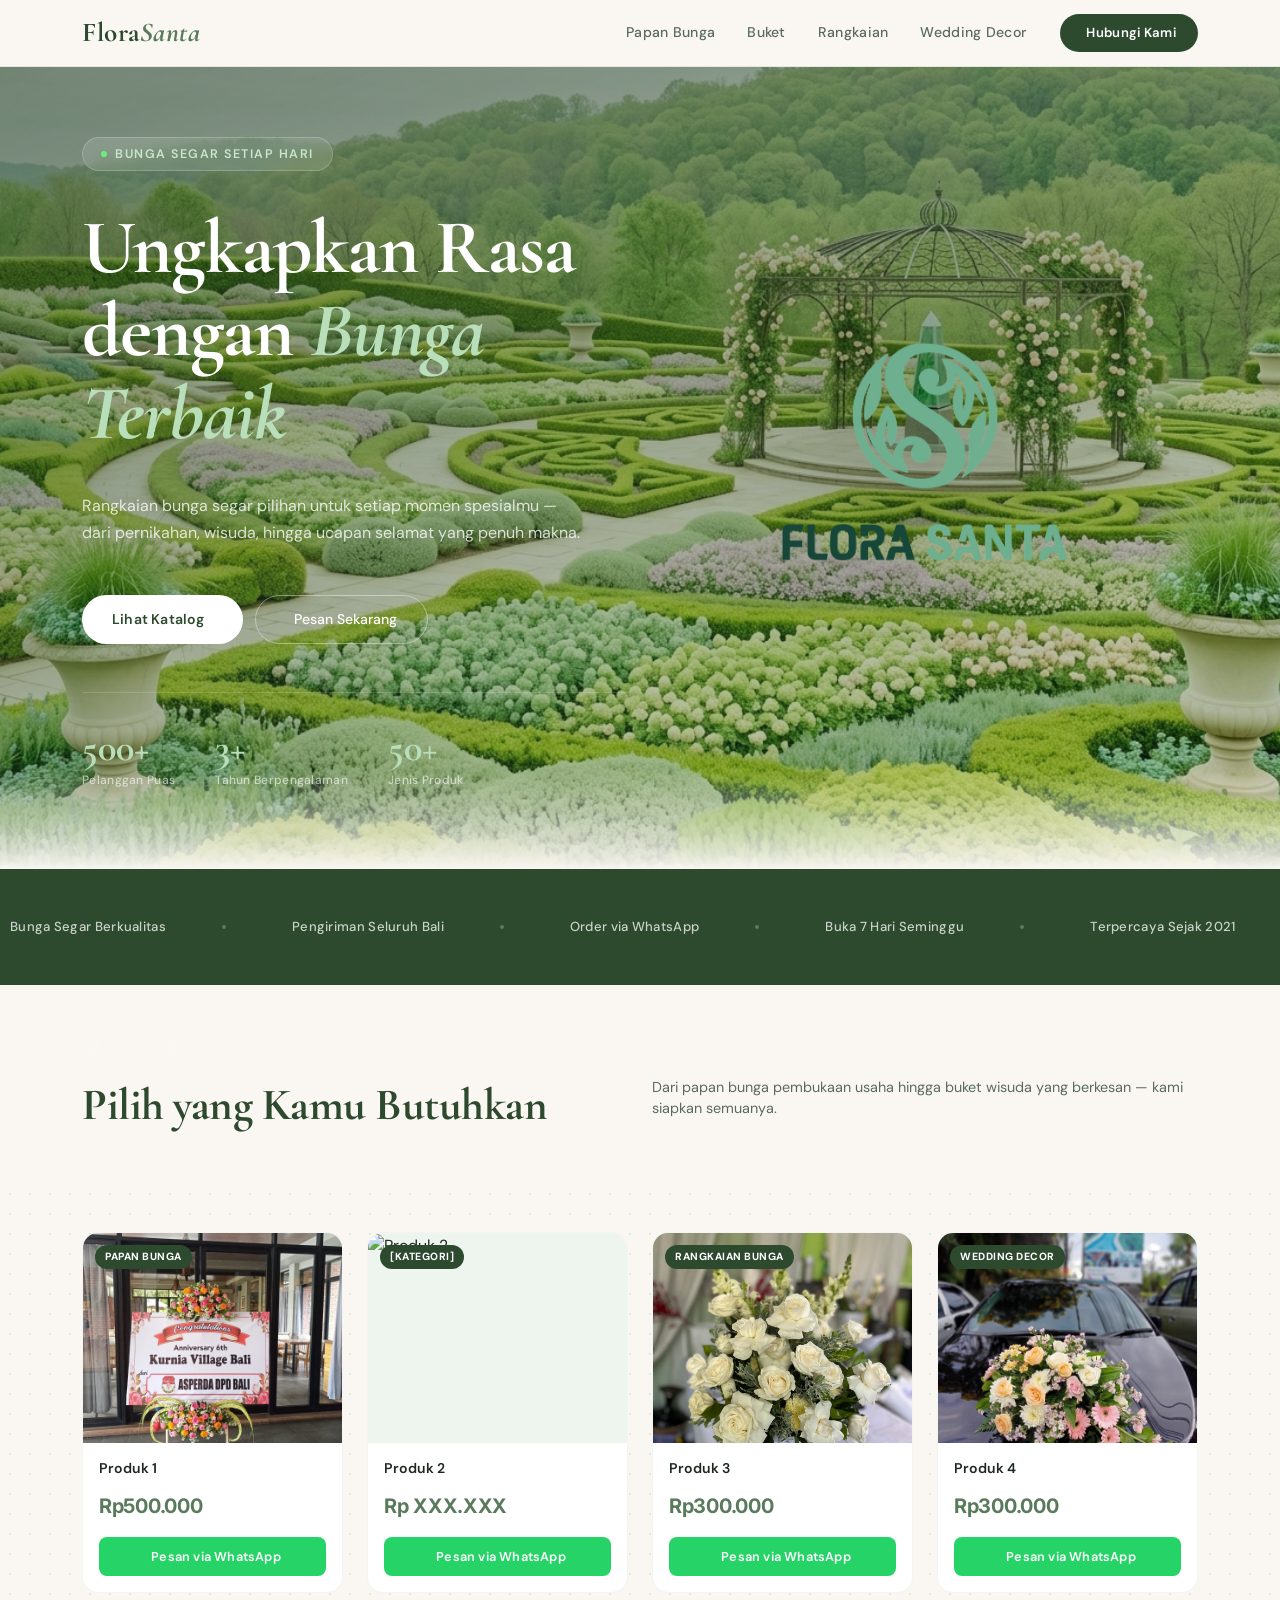
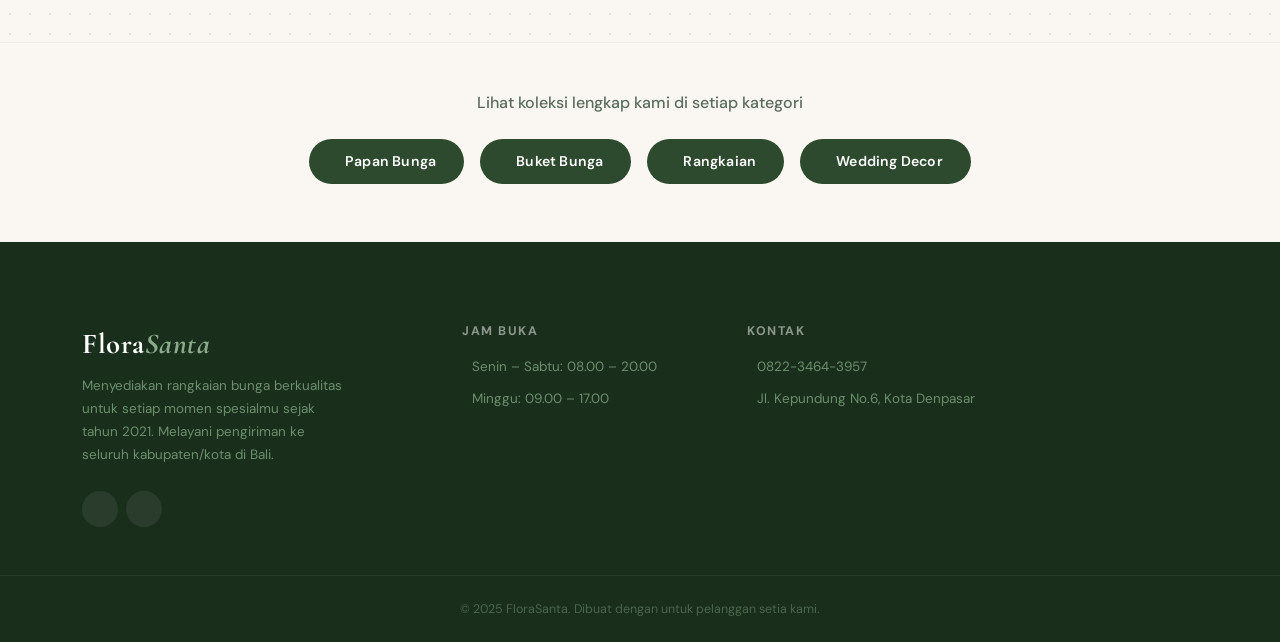
==== commit 7a5d2404: "Add files via upload" ====
--- a/index.html
+++ b/index.html
@@ -3,14 +3,15 @@
 <head>
   <meta charset="UTF-8" />
   <meta name="viewport" content="width=device-width, initial-scale=1.0"/>
-  <title>FloraSanta – Bunga Segar Bali</title>
+  <title>FloraSanta Bunga Segar Bali</title>
   <link rel="icon" type="image/png" href="logosaja.png">
 
   <!-- Fonts -->
   <link rel="preconnect" href="https://fonts.googleapis.com">
   <link rel="preconnect" href="https://fonts.gstatic.com" crossorigin>
   <link href="https://fonts.googleapis.com/css2?family=Cormorant+Garamond:ital,wght@0,400;0,600;0,700;1,400;1,600&family=DM+Sans:wght@300;400;500;600&display=swap" rel="stylesheet">
-
+  <link href="https://fonts.googleapis.com/css2?family=Inter:wght@400;700&display=swap" rel="stylesheet">
+  
   <!-- Bootstrap & Icons -->
   <link rel="stylesheet" href="https://cdnjs.cloudflare.com/ajax/libs/bootstrap/5.3.3/css/bootstrap.min.css"/>
   <link rel="stylesheet" href="https://cdnjs.cloudflare.com/ajax/libs/bootstrap-icons/1.11.3/font/bootstrap-icons.min.css"/>
@@ -63,7 +64,7 @@
           Rangkaian bunga segar pilihan untuk setiap momen spesialmu — dari pernikahan, wisuda, hingga ucapan selamat yang penuh makna.
         </p>
         <div class="hero-ctas" data-aos="fade-up" data-aos-delay="240">
-          <a href="#papan-bunga" class="btn-primary-hero">Lihat Katalog <i class="bi bi-arrow-down"></i></a>
+          <a href="#kategori" class="btn-primary-hero">Lihat Katalog <i class="bi bi-arrow-down"></i></a>
           <a href="https://wa.me/6282234643957" target="_blank" class="btn-ghost-hero">
             <i class="bi bi-whatsapp"></i> Pesan Sekarang
           </a>
@@ -119,7 +120,7 @@
   <div class="container">
     <div class="row">
       <div class="col-lg-6" data-aos="fade-up">
-        <div class="section-tag"><i class="bi bi-grid"></i> Kategori</div>
+        <div class="section-tag" id="kategori"><i class="bi bi-grid"></i> Kategori</div>
         <h2 class="section-heading">Pilih yang Kamu Butuhkan</h2>
       </div>
       <div class="col-lg-6 d-flex align-items-end" data-aos="fade-up" data-aos-delay="100">
@@ -135,16 +136,16 @@
     <div class="row g-3 g-lg-4">
       <!-- PRODUCT 1 -->
       <div class="col-6 col-lg-3" data-aos="fade-up" data-aos-delay="0">
-        <div class="product-card" data-name="Produk 1" data-price="Rp XXX.XXX" data-img="placeholder.jpg" data-wa="https://wa.me/6282234643957?text=Halo%2C%20saya%20ingin%20pesan%20Produk%201">
-          <div class="card-img-wrap"><img src="https://placehold.co/400x300/e8f5e9/2e7d32?text=Produk+1" alt="Produk 1" loading="lazy"/><span class="card-tag">[KATEGORI]</span></div>
-          <div class="card-content"><div class="card-name">Produk 1</div><div class="card-price">Rp XXX.XXX</div><span class="btn-wa"><i class="bi bi-whatsapp"></i> Pesan via WhatsApp</span></div>
+        <div class="product-card" data-wa="https://wa.me/6282234643957?text=Halo%2C%20saya%20ingin%20pesan%20Produk%201">
+          <div class="card-img-wrap"><img src="foto/papanbunga/1x1,5(500k)(1).jpeg" alt="Produk 1" loading="lazy"/><span class="card-tag">PAPAN BUNGA</span></div>
+          <div class="card-content"><div class="card-name">Produk 1</div><div class="card-price">Rp500.000</div><span class="btn-wa"><i class="bi bi-whatsapp"></i> Pesan via WhatsApp</span></div>
         </div>
       </div>
 
       <!-- PRODUCT 2 -->
       <div class="col-6 col-lg-3" data-aos="fade-up" data-aos-delay="60">
         <div class="product-card" data-name="Produk 2" data-price="Rp XXX.XXX" data-img="placeholder.jpg" data-wa="https://wa.me/6282234643957?text=Halo%2C%20saya%20ingin%20pesan%20Produk%202">
-          <div class="card-img-wrap"><img src="https://placehold.co/400x300/e8f5e9/2e7d32?text=Produk+2" alt="Produk 2" loading="lazy"/><span class="card-tag">[KATEGORI]</span></div>
+          <div class="card-img-wrap"><img src="foto/" alt="Produk 2" loading="lazy"/><span class="card-tag">[KATEGORI]</span></div>
           <div class="card-content"><div class="card-name">Produk 2</div><div class="card-price">Rp XXX.XXX</div><span class="btn-wa"><i class="bi bi-whatsapp"></i> Pesan via WhatsApp</span></div>
         </div>
       </div>
@@ -152,16 +153,16 @@
       <!-- PRODUCT 3 -->
       <div class="col-6 col-lg-3" data-aos="fade-up" data-aos-delay="120">
         <div class="product-card" data-name="Produk 3" data-price="Rp XXX.XXX" data-img="placeholder.jpg" data-wa="https://wa.me/6282234643957?text=Halo%2C%20saya%20ingin%20pesan%20Produk%203">
-          <div class="card-img-wrap"><img src="https://placehold.co/400x300/e8f5e9/2e7d32?text=Produk+3" alt="Produk 3" loading="lazy"/><span class="card-tag">[KATEGORI]</span></div>
-          <div class="card-content"><div class="card-name">Produk 3</div><div class="card-price">Rp XXX.XXX</div><span class="btn-wa"><i class="bi bi-whatsapp"></i> Pesan via WhatsApp</span></div>
+          <div class="card-img-wrap"><img src="foto/rangkaianbunga/table(300k)(1).jpeg" alt="Produk 3" loading="lazy"/><span class="card-tag">RANGKAIAN BUNGA</span></div>
+          <div class="card-content"><div class="card-name">Produk 3</div><div class="card-price">Rp300.000</div><span class="btn-wa"><i class="bi bi-whatsapp"></i> Pesan via WhatsApp</span></div>
         </div>
       </div>
 
       <!-- PRODUCT 4 -->
       <div class="col-6 col-lg-3" data-aos="fade-up" data-aos-delay="180">
         <div class="product-card" data-name="Produk 4" data-price="Rp XXX.XXX" data-img="placeholder.jpg" data-wa="https://wa.me/6282234643957?text=Halo%2C%20saya%20ingin%20pesan%20Produk%204">
-          <div class="card-img-wrap"><img src="https://placehold.co/400x300/e8f5e9/2e7d32?text=Produk+4" alt="Produk 4" loading="lazy"/><span class="card-tag">[KATEGORI]</span></div>
-          <div class="card-content"><div class="card-name">Produk 4</div><div class="card-price">Rp XXX.XXX</div><span class="btn-wa"><i class="bi bi-whatsapp"></i> Pesan via WhatsApp</span></div>
+          <div class="card-img-wrap"><img src="foto/weddingdecor/mobil(300k)(1).jpeg" alt="Produk 4" loading="lazy"/><span class="card-tag">WEDDING DECOR</span></div>
+          <div class="card-content"><div class="card-name">Produk 4</div><div class="card-price">Rp300.000</div><span class="btn-wa"><i class="bi bi-whatsapp"></i> Pesan via WhatsApp</span></div>
         </div>
       </div>
     </div>
@@ -195,14 +196,6 @@
           <a href="https://wa.me/6282234643957" class="social-link"><i class="bi bi-whatsapp"></i></a>
         </div>
       </div>
-      <div class="col-6 col-lg-2">
-        <div class="footer-heading">Katalog</div>
-        <ul class="footer-links">
-          <li><a href="papan-bunga.html">Papan Bunga</a></li>
-          <li><a href="buket-bunga.html">Buket Bunga</a></li>
-          <li><a href="rangkaian-bunga.html">Rangkaian</a></li>
-        </ul>
-      </div>
       <div class="col-6 col-lg-3">
         <div class="footer-heading">Jam Buka</div>
         <div class="footer-contact-item"><i class="bi bi-clock"></i> Senin – Sabtu: 08.00 – 20.00</div>
@@ -218,91 +211,21 @@
   <div class="footer-bottom">&copy; 2025 FloraSanta. Dibuat dengan <i class="bi bi-heart-fill" style="color:#5a7a5c;"></i> untuk pelanggan setia kami.</div>
 </footer>
 
+<!-- MODAL -->
+  <div id="modal-overlay">
+    <div class="modal-card">
+      <div class="modal-img-wrap"><img id="modal-img" src="" alt="produk"/><button class="modal-close" onclick="closeModal()"><i class="bi bi-x"></i></button></div>
+      <div class="modal-body">
+        <div class="modal-name" id="modal-name"></div>
+        <div class="modal-price" id="modal-price"></div>
+        <a id="modal-wa" href="#" target="_blank" class="btn-wa-modal"><i class="bi bi-whatsapp"></i> Pesan Sekarang via WhatsApp</a>
+      </div>
+    </div>
+  </div>
+
 <!-- Scripts -->
 <script src="https://cdnjs.cloudflare.com/ajax/libs/bootstrap/5.3.3/js/bootstrap.bundle.min.js"></script>
 <script src="https://cdnjs.cloudflare.com/ajax/libs/aos/2.3.4/aos.js"></script>
-<script>
-  // ═══════ INIT ═══════
-  AOS.init({ once: true, offset: 60 });
-
-  // Navbar scroll
-  const nav = document.getElementById('mainNav');
-  window.addEventListener('scroll', () => nav.classList.toggle('scrolled', window.scrollY > 40));
-
-  // Progress bar
-  const bar = document.getElementById('progress-bar');
-  window.addEventListener('scroll', () => {
-    const total = document.body.scrollHeight - window.innerHeight;
-    bar.style.width = (window.scrollY / total * 100) + '%';
-  });
-
-  // ═══════ FLOATING PETALS (CANVAS) ═══════
-  const canvas = document.getElementById('petals-canvas');
-  const ctx = canvas.getContext('2d');
-  let petals = [], animationId;
-
-  function resizeCanvas() {
-    canvas.width = window.innerWidth;
-    canvas.height = window.innerHeight;
-  }
-  window.addEventListener('resize', resizeCanvas);
-  resizeCanvas();
-
-  class Petal {
-    constructor() { this.reset(); }
-    reset() {
-      this.x = Math.random() * canvas.width;
-      this.y = -20;
-      this.size = Math.random() * 12 + 8;
-      this.speedY = Math.random() * 0.8 + 0.3;
-      this.speedX = (Math.random() - 0.5) * 0.4;
-      this.rotation = Math.random() * 360;
-      this.rotationSpeed = (Math.random() - 0.5) * 0.8;
-      this.opacity = Math.random() * 0.4 + 0.2;
-      this.emoji = ['🌸','🌼','🍃','🌺','🌷'][Math.floor(Math.random()*5)];
-    }
-    update() {
-      this.y += this.speedY;
-      this.x += this.speedX + Math.sin(this.y * 0.02) * 0.3;
-      this.rotation += this.rotationSpeed;
-      if (this.y > canvas.height + 20) this.reset();
-    }
-    draw() {
-      ctx.save();
-      ctx.translate(this.x, this.y);
-      ctx.rotate(this.rotation * Math.PI / 180);
-      ctx.globalAlpha = this.opacity;
-      ctx.font = `${this.size}px serif`;
-      ctx.textAlign = 'center';
-      ctx.textBaseline = 'middle';
-      ctx.fillText(this.emoji, 0, 0);
-      ctx.restore();
-    }
-  }
-
-  function initPetals() {
-    petals = [];
-    const count = Math.min(25, Math.floor(window.innerWidth / 40));
-    for (let i = 0; i < count; i++) {
-      const p = new Petal();
-      p.y = Math.random() * canvas.height;
-      petals.push(p);
-    }
-  }
-
-  function animatePetals() {
-    ctx.clearRect(0, 0, canvas.width, canvas.height);
-    petals.forEach(p => { p.update(); p.draw(); });
-    animationId = requestAnimationFrame(animatePetals);
-  }
-
-  // Start petals (pause if tab inactive)
-  initPetals();
-  animatePetals();
-  document.addEventListener('visibilitychange', () => {
-    if (document.hidden) cancelAnimationFrame(animationId);
-    else animatePetals();
-  });
-</script>
+<script src="script.js"></script>
 </body>
 </html>
--- a/style.css
+++ b/style.css
@@ -26,7 +26,9 @@
       --spacing-3xl: 64px;
       --spacing-4xl: 80px;
     }
-
+#kategori {
+  scroll-margin-top: 80px;
+}
     *, *::before, *::after {
       box-sizing: border-box;
       margin: 0;
@@ -725,7 +727,7 @@
     }
 
     .card-price {
-      font-family: 'Cormorant Garamond', serif;
+      font-family: 'Inter', sans-serif;
       font-size: 1.25rem;
       font-weight: 700;
       color: var(--sage);
@@ -1000,11 +1002,12 @@
     }
 
     .modal-price {
-      font-family: 'Cormorant Garamond', serif;
-      font-size: 1.6rem;
+      font-family: 'Inter', sans-serif;
+      font-size: 1.25rem;
       font-weight: 700;
       color: var(--sage);
-      margin-bottom: var(--spacing-lg);
+      margin-bottom: var(--spacing-md);
+      letter-spacing: -0.3px;
     }
 
     .btn-wa-modal {
